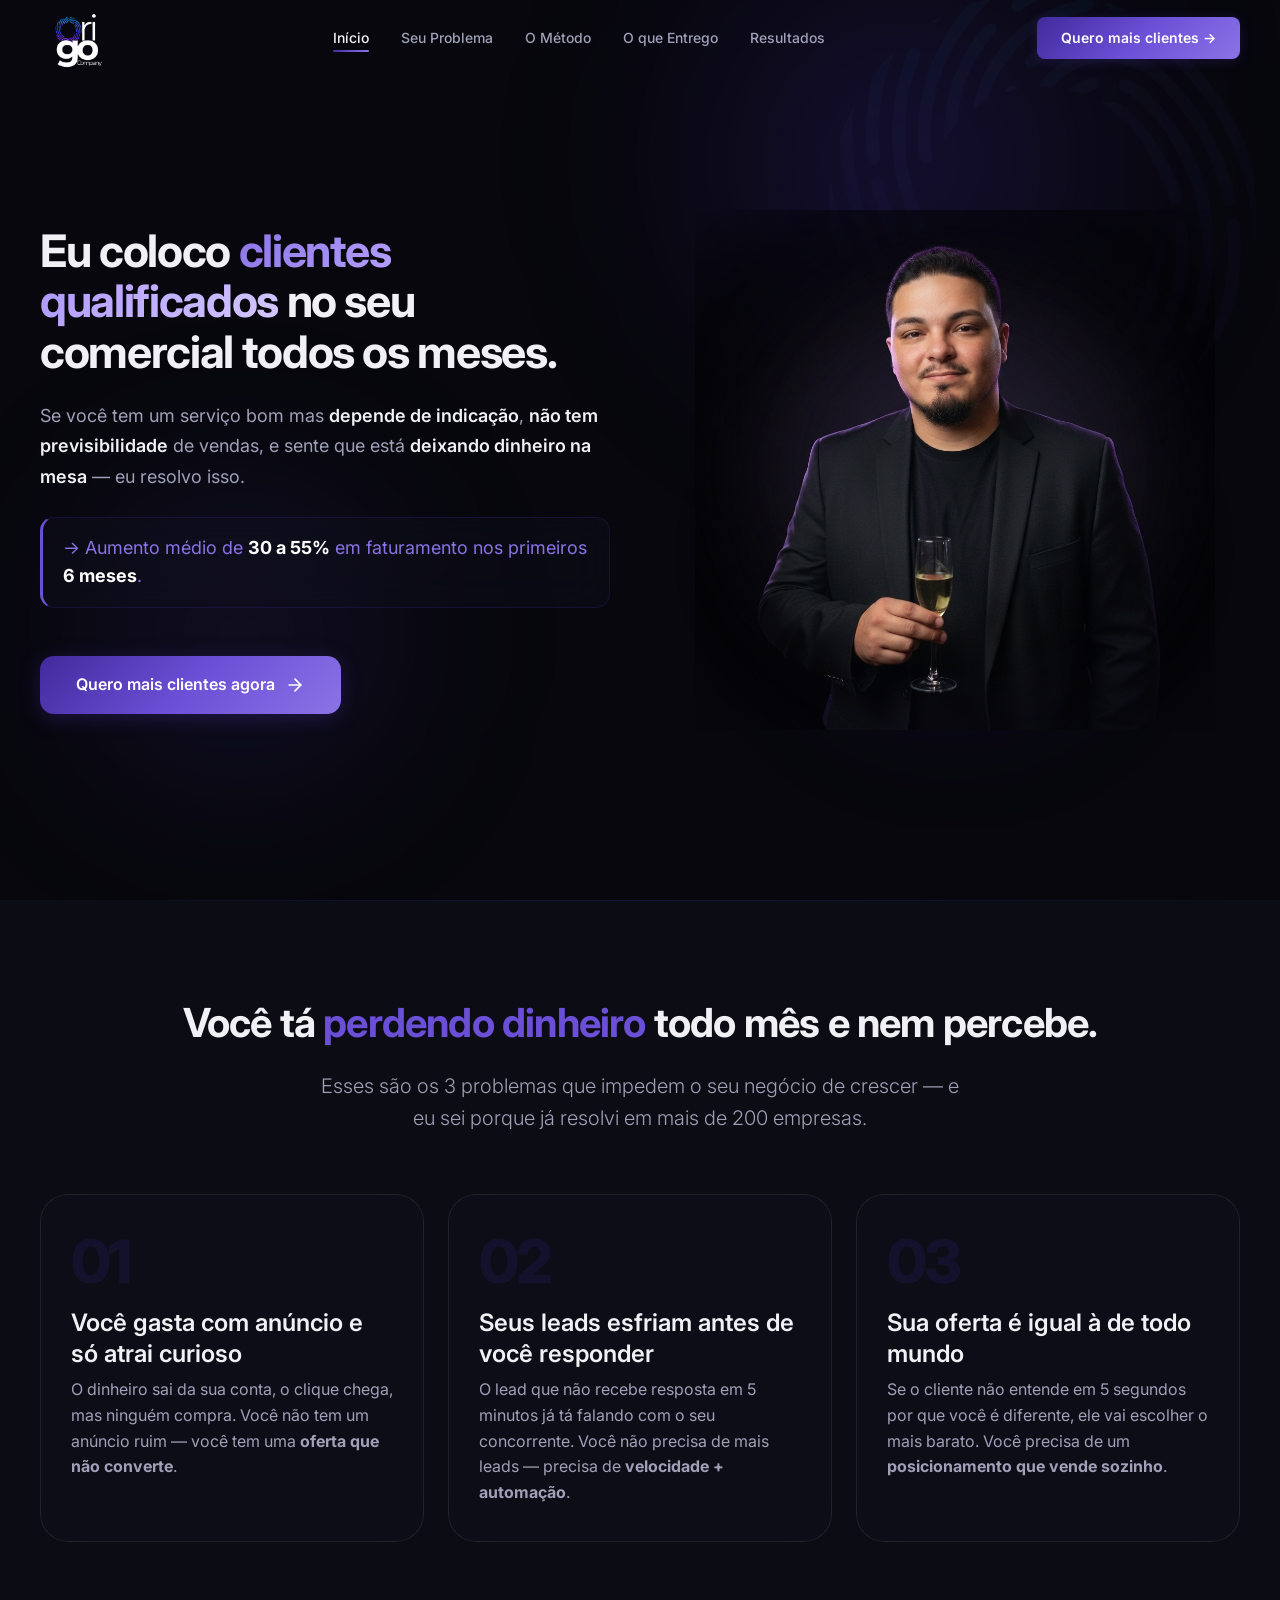
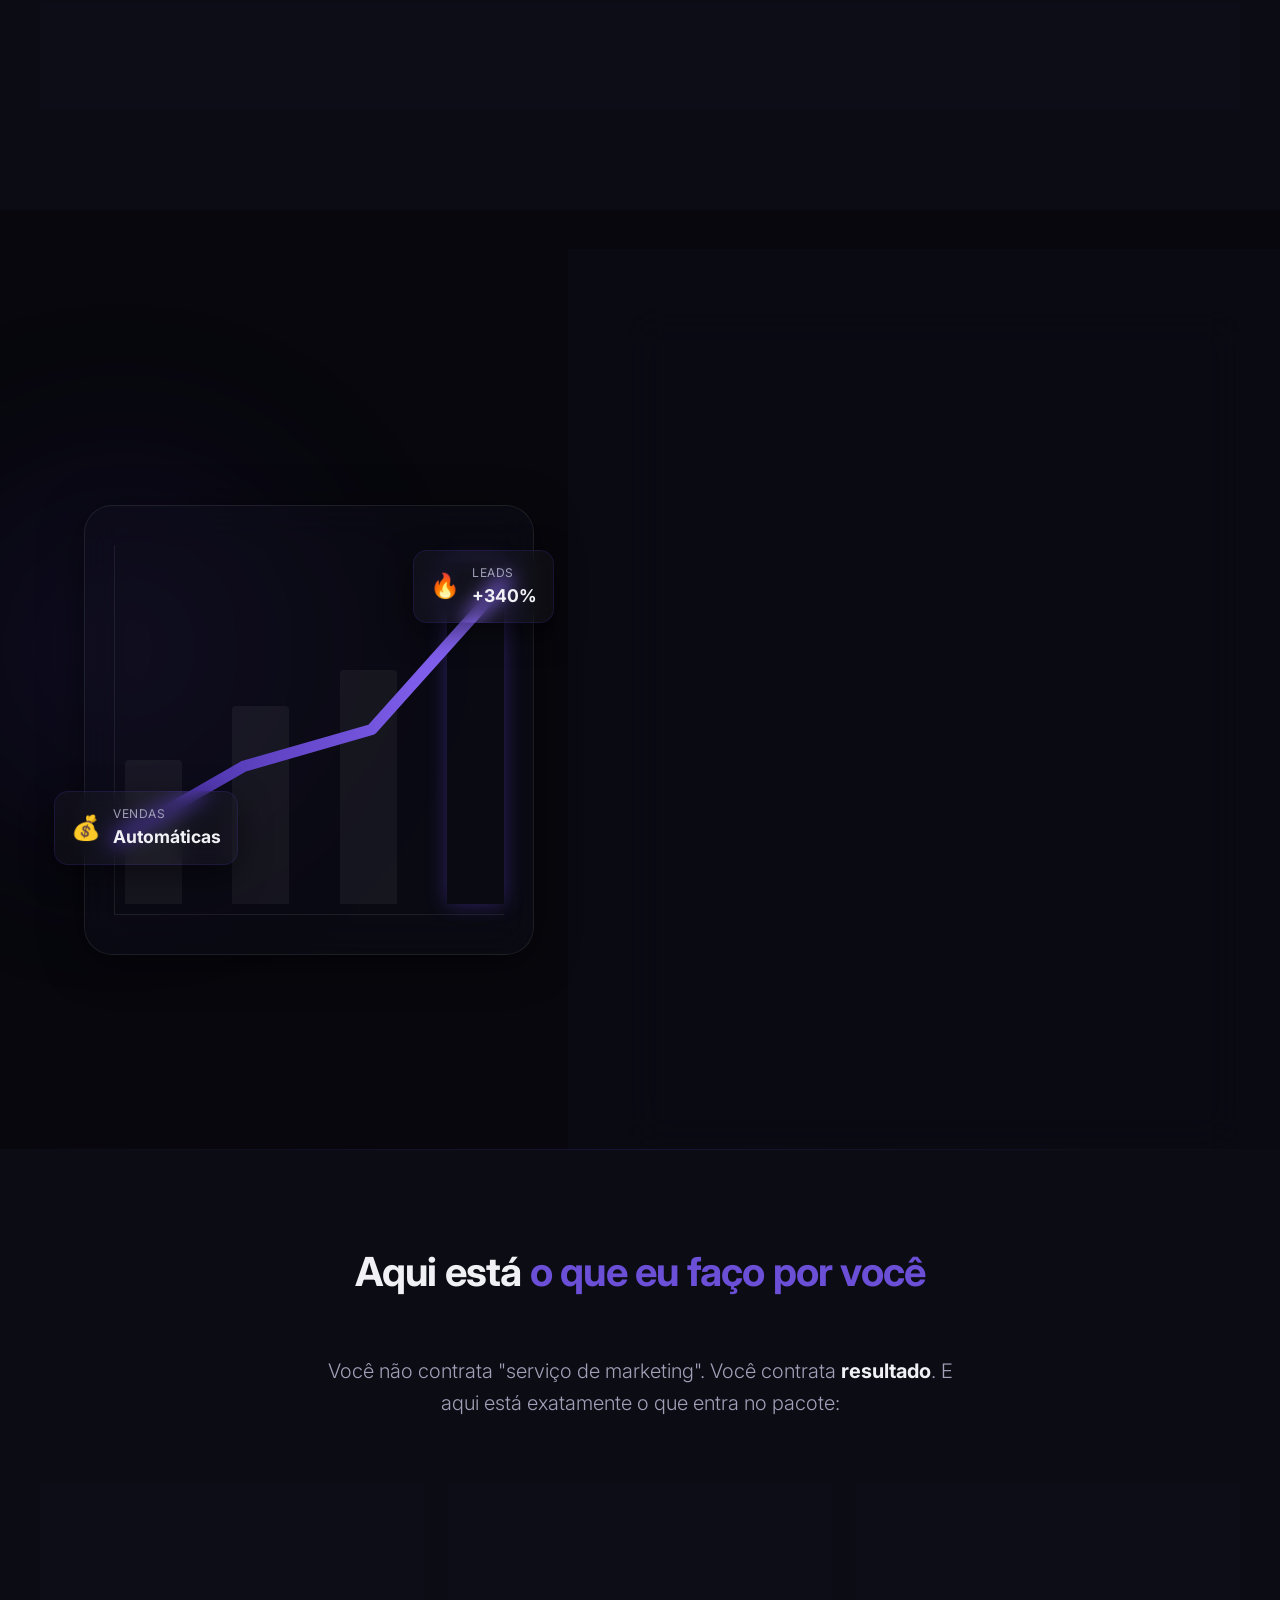
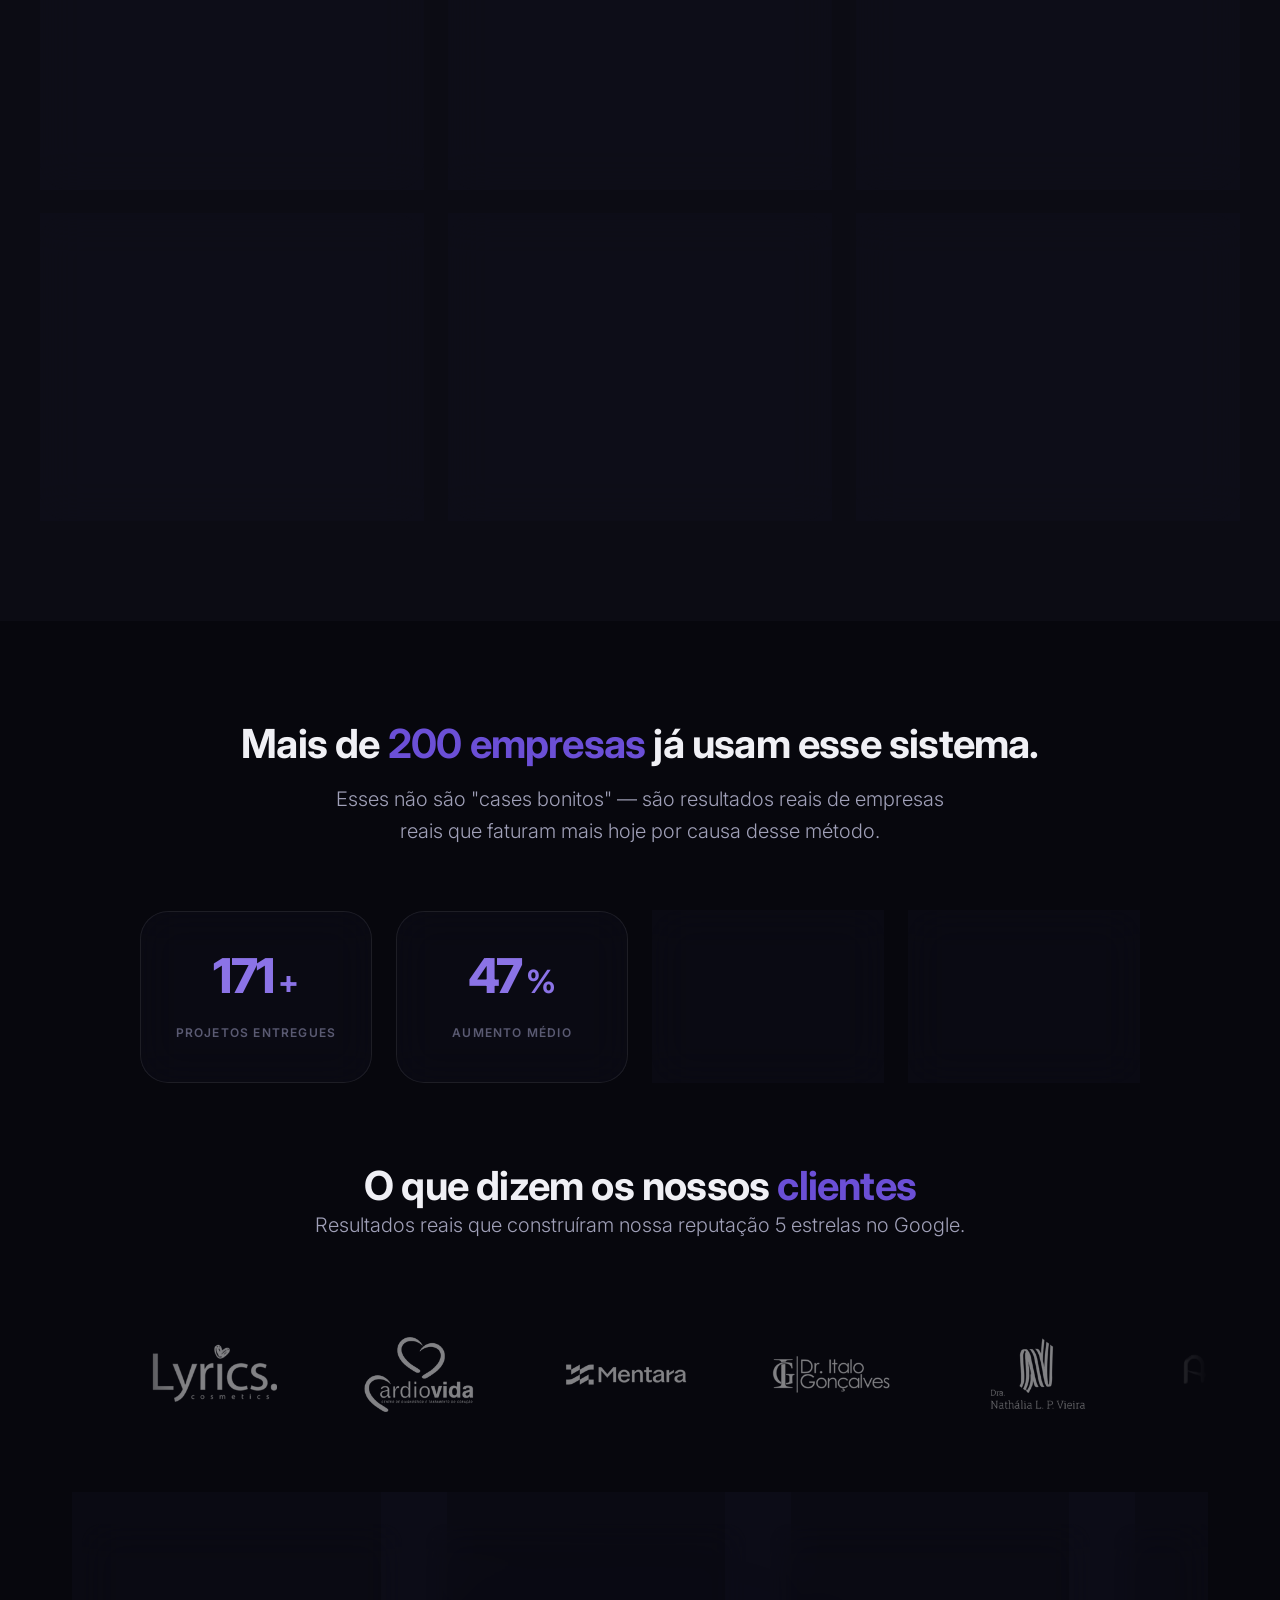
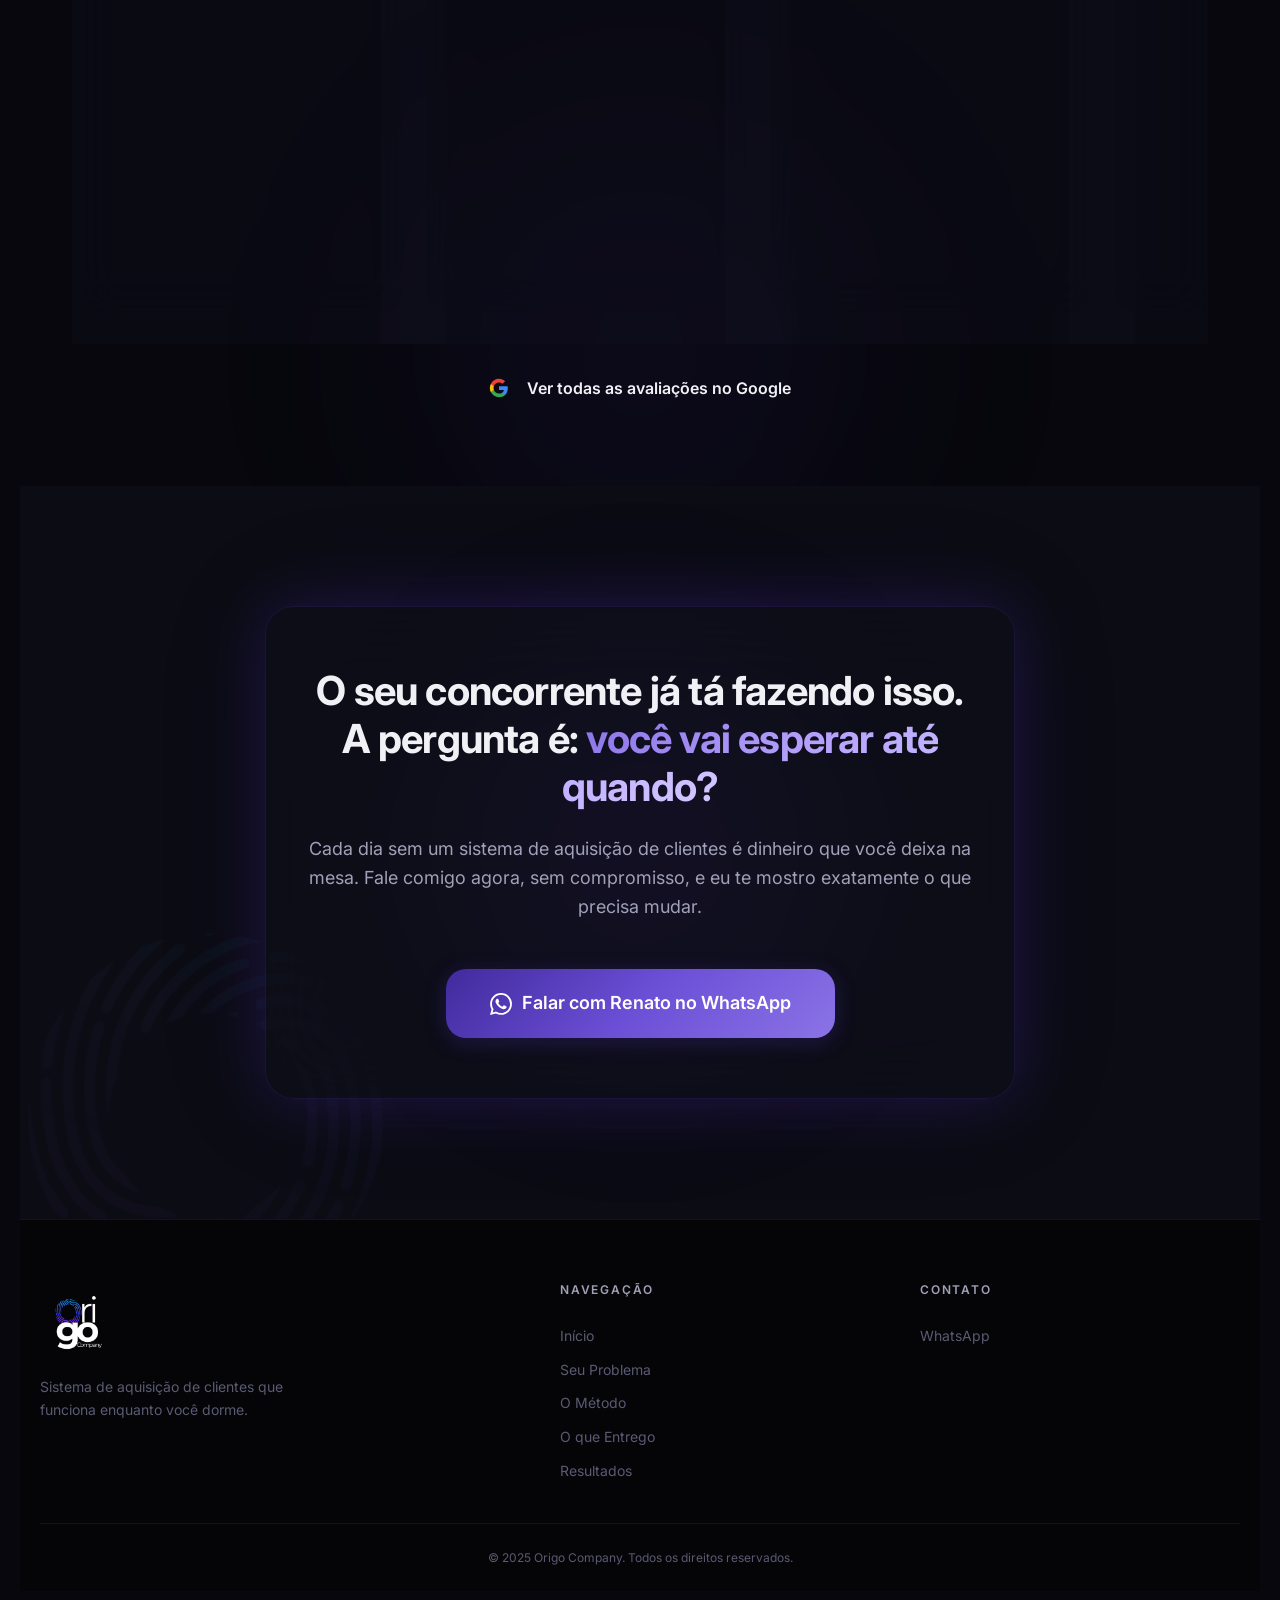
==== index.html @ addb4e01 "feat: Implement CRO Sticky CTA, UTM tracking, and Performance lazy loading" ====
<!DOCTYPE html>
<html lang="pt-BR">
<head>
  <meta charset="UTF-8">
  <meta name="viewport" content="width=device-width, initial-scale=1.0">
  <meta name="description" content="Origo Company — Sistema de aquisição de clientes que coloca leads qualificados no seu comercial todos os meses. +200 projetos, aumento médio de 30 a 55% em 6 meses.">
  <meta name="keywords" content="marketing digital, aquisição de clientes, vendas, leads qualificados, tráfego pago, automação de vendas, Origo Company">
  <meta name="author" content="Origo Company">
  <meta name="robots" content="index, follow">
  <meta name="theme-color" content="#07070D">
  <link rel="canonical" href="https://origocompany.com.br/">

  <!-- Open Graph -->
  <meta property="og:title" content="Origo Company — Sistema de Aquisição de Clientes">
  <meta property="og:description" content="Mais de 200 empresas já usam nosso método para lotar a agenda comercial. Descubra como.">
  <meta property="og:type" content="website">
  <meta property="og:url" content="https://origocompany.com.br/">
  <meta property="og:locale" content="pt_BR">
  <meta property="og:image" content="https://origocompany.com.br/assets/images/logo.png">

  <!-- Twitter Card -->
  <meta name="twitter:card" content="summary_large_image">
  <meta name="twitter:title" content="Origo Company — Sistema de Aquisição de Clientes">
  <meta name="twitter:description" content="Mais de 200 empresas já usam nosso método para lotar a agenda comercial.">
  <meta name="twitter:image" content="https://origocompany.com.br/assets/images/logo.png">

  <title>Origo Company — Sistema de Aquisição de Clientes</title>
  
  <link rel="preconnect" href="https://fonts.googleapis.com">
  <link rel="preconnect" href="https://fonts.gstatic.com" crossorigin>
  <link rel="preconnect" href="https://wa.me">
  <link rel="dns-prefetch" href="https://wa.me">
  <link href="https://fonts.googleapis.com/css2?family=Inter:wght@300;400;500;600;700;800;900&display=swap" rel="stylesheet">
  <link rel="stylesheet" href="styles.css">
  <link rel="icon" href="assets/images/favicon.png" type="image/png">

  <!-- Schema.org Markup -->
  <script type="application/ld+json">
  {
    "@context": "https://schema.org",
    "@type": "MarketingAgency",
    "name": "Origo Company",
    "url": "https://origocompany.com.br",
    "logo": "https://origocompany.com.br/assets/images/logo.png",
    "image": "https://origocompany.com.br/assets/images/logo.png",
    "description": "Sistema de aquisição de clientes que coloca leads qualificados no seu comercial todos os meses.",
    "telephone": "+5581985647633",
    "address": {
      "@type": "PostalAddress",
      "addressCountry": "BR"
    },
    "sameAs": [
      "https://g.page/r/CS9shM6BSzsdEAI/review"
    ]
  }
  </script>
</head>
<body>

  <!-- NAVBAR -->
  <nav class="navbar" id="navbar">
    <div class="navbar__container">
      <a href="#" class="navbar__logo">
        <img src="assets/images/logo.png" alt="Origo Company" class="navbar__logo-img">
      </a>
      <ul class="navbar__menu" id="navMenu">
        <li><a href="#hero" class="navbar__link">Início</a></li>
        <li><a href="#problemas" class="navbar__link">Seu Problema</a></li>
        <li><a href="#metodo" class="navbar__link">O Método</a></li>
        <li><a href="#entrega" class="navbar__link">O que Entrego</a></li>
        <li><a href="#resultados" class="navbar__link">Resultados</a></li>
      </ul>
      <a href="https://wa.me/5581985647633" target="_blank" rel="noopener noreferrer" class="navbar__cta">
        Quero mais clientes →
      </a>
      <button class="navbar__toggle" id="navToggle" aria-label="Abrir menu">
        <span></span><span></span><span></span>
      </button>
    </div>
  </nav>

  <!-- HERO — Hormozi style: specific promise + proof -->
  <section class="hero" id="hero">
    <div class="hero__bg-effects">
      <div class="hero__orb hero__orb--1"></div>
      <div class="hero__orb hero__orb--2"></div>
      <div class="hero__bg-logo"></div>
    </div>
    <div class="hero__container">
      <div class="hero__content" data-animate="fade-left">
        <h1 class="hero__title">
          Eu coloco <strong class="text-gradient">clientes qualificados</strong> no seu comercial todos os meses.
        </h1>
        <p class="hero__description">
          Se você tem um serviço bom mas <strong>depende de indicação</strong>, <strong>não tem previsibilidade</strong> de vendas, e sente que está <strong>deixando dinheiro na mesa</strong> — eu resolvo isso.
        </p>
        <p class="hero__proof">
          → Aumento médio de <strong>30 a 55%</strong> em faturamento nos primeiros <strong>6 meses</strong>.
        </p>
        <a href="https://wa.me/5581985647633" target="_blank" rel="noopener noreferrer" class="btn btn--primary btn--lg" id="hero-cta">
          Quero mais clientes agora
          <svg width="20" height="20" viewBox="0 0 24 24" fill="none" stroke="currentColor" stroke-width="2" stroke-linecap="round" stroke-linejoin="round"><line x1="5" y1="12" x2="19" y2="12"></line><polyline points="12 5 19 12 12 19"></polyline></svg>
        </a>
        </a>
      </div>
      <div class="hero__visual" data-animate="fade-right">
        <div class="hero__image-wrapper">
          <div class="hero__image-glow"></div>
          <img src="assets/images/renato-edited.png" alt="Renato — CEO Origo Company" class="hero__photo">
        </div>
      </div>
    </div>
  </section>

  <!-- PROBLEMAS — Hormozi: agitate the pain -->
  <section class="problems" id="problemas">
    <div class="problems__container">
      <div class="problems__header" data-animate="fade-up">
        <h2 class="section-title">
          Você tá <span class="text-accent">perdendo dinheiro</span> todo mês e nem percebe.
        </h2>
        <p class="section-subtitle">
          Esses são os 3 problemas que impedem o seu negócio de crescer — e eu sei porque já resolvi em mais de 200 empresas.
        </p>
      </div>
      <div class="problems__grid">
        <div class="problem-card" data-animate="fade-up" data-delay="100">
          <div class="problem-card__number">01</div>
          <div class="problem-card__content">
            <h3 class="problem-card__title">Você gasta com anúncio e só atrai curioso</h3>
            <p class="problem-card__desc">O dinheiro sai da sua conta, o clique chega, mas ninguém compra. Você não tem um anúncio ruim — você tem uma <strong>oferta que não converte</strong>.</p>
          </div>
          <div class="problem-card__glow"></div>
        </div>
        <div class="problem-card" data-animate="fade-up" data-delay="200">
          <div class="problem-card__number">02</div>
          <div class="problem-card__content">
            <h3 class="problem-card__title">Seus leads esfriam antes de você responder</h3>
            <p class="problem-card__desc">O lead que não recebe resposta em 5 minutos já tá falando com o seu concorrente. Você não precisa de mais leads — precisa de <strong>velocidade + automação</strong>.</p>
          </div>
          <div class="problem-card__glow"></div>
        </div>
        <div class="problem-card" data-animate="fade-up" data-delay="300">
          <div class="problem-card__number">03</div>
          <div class="problem-card__content">
            <h3 class="problem-card__title">Sua oferta é igual à de todo mundo</h3>
            <p class="problem-card__desc">Se o cliente não entende em 5 segundos por que você é diferente, ele vai escolher o mais barato. Você precisa de um <strong>posicionamento que vende sozinho</strong>.</p>
          </div>
          <div class="problem-card__glow"></div>
        </div>
      </div>
      <div class="problems__result" data-animate="fade-up">
        <p><strong>Resultado disso tudo:</strong> inbox vazio, agenda sem previsibilidade e a sensação de que "nada funciona". Não é falta de esforço — é falta de método.</p>
      </div>
    </div>
  </section>

  <!-- MÉTODO R.E.I — Hormozi: show the mechanism -->
  <section class="method" id="metodo">
    <div class="method__bg-effects">
      <div class="method__orb"></div>
    </div>
    <div class="method__container">
      <div class="method__left" data-animate="fade-left">
        <div class="method__graphic">
          <div class="method__graphic-bg"></div>
          
          <div class="method__chart">
            <div class="chart-bar" style="--h: 40%"></div>
            <div class="chart-bar" style="--h: 55%"></div>
            <div class="chart-bar" style="--h: 65%"></div>
            <div class="chart-bar chart-bar--accent" style="--h: 95%"></div>
            
            <div class="chart-line">
              <svg viewBox="0 0 100 100" preserveAspectRatio="none">
                <path d="M0,80 L33,60 L66,50 L100,10" fill="none" stroke="url(#gradient)" stroke-width="3" stroke-linecap="round" stroke-linejoin="round" />
                <defs>
                  <linearGradient id="gradient" x1="0%" y1="0%" x2="100%" y2="0%">
                    <stop offset="0%" stop-color="#412A9C" />
                    <stop offset="100%" stop-color="#8E6BFF" />
                  </linearGradient>
                </defs>
              </svg>
            </div>
          </div>
          
          <div class="method__graphic-card method__graphic-card--1">
            <div class="mg-icon">🔥</div>
            <div class="mg-info">
              <span class="mg-title">Leads</span>
              <span class="mg-value">+340%</span>
            </div>
          </div>
          <div class="method__graphic-card method__graphic-card--2">
            <div class="mg-icon">💰</div>
            <div class="mg-info">
              <span class="mg-title">Vendas</span>
              <span class="mg-value">Automáticas</span>
            </div>
          </div>
          
        </div>
      </div>
      <div class="method__right" data-animate="fade-right">
        <h2 class="method__title">
          Método <span class="text-accent">R.E.I</span>
        </h2>
        <p class="method__subtitle">"Relevância, Engrenagem, Iteração"</p>
        <p class="method__desc">
          Eu não faço "marketing digital" genérico. Eu <strong>estruturo uma assessoria completa de aquisição</strong> na sua empresa. Uma engrenagem de vendas que funciona enquanto você dorme, viaja, ou foca no que importa.
        </p>
        <div class="method__items">
          <div class="method__item">
            <div class="method__item-icon">
              <svg width="24" height="24" viewBox="0 0 24 24" fill="none" stroke="currentColor" stroke-width="2.5"><polyline points="20 6 9 17 4 12"></polyline></svg>
            </div>
            <div class="method__item-content">
              <h3>Relevância</h3>
              <p>Anúncios + páginas + automações que trabalham 24/7 pra você. Seu comercial recebe leads prontos pra comprar.</p>
            </div>
          </div>
          <div class="method__item">
            <div class="method__item-icon">
              <svg width="24" height="24" viewBox="0 0 24 24" fill="none" stroke="currentColor" stroke-width="2.5"><polyline points="20 6 9 17 4 12"></polyline></svg>
            </div>
            <div class="method__item-content">
              <h3>Engrenagem</h3>
              <p>Mecanismo único: oferta irresistível + público certo + promessa clara. Tudo conectado como uma máquina.</p>
            </div>
          </div>
          <div class="method__item">
            <div class="method__item-icon">
              <svg width="24" height="24" viewBox="0 0 24 24" fill="none" stroke="currentColor" stroke-width="2.5"><polyline points="20 6 9 17 4 12"></polyline></svg>
            </div>
            <div class="method__item-content">
              <h3>Iteração</h3>
              <p>Toda semana a gente mede o que importa e ajusta rápido. Sem achismo, sem "vamos ver no final do mês".</p>
            </div>
          </div>
        </div>
        <a href="https://wa.me/5581985647633" target="_blank" rel="noopener noreferrer" class="btn btn--primary btn--lg">
          Quero estruturar essa máquina
          <svg width="20" height="20" viewBox="0 0 24 24" fill="none" stroke="currentColor" stroke-width="2" stroke-linecap="round" stroke-linejoin="round"><line x1="5" y1="12" x2="19" y2="12"></line><polyline points="12 5 19 12 12 19"></polyline></svg>
        </a>
      </div>
    </div>
  </section>

  <!-- ENTREGA — Hormozi value stack -->
  <section class="services" id="entrega">
    <div class="services__container">
      <h2 class="section-title" data-animate="fade-up" style="text-align:center;">
        Aqui está <span class="text-accent">o que eu faço por você</span>
      </h2>
      <p class="section-subtitle" data-animate="fade-up" style="text-align:center; margin: 0 auto var(--space-3xl);">
        Você não contrata "serviço de marketing". Você contrata <strong>resultado</strong>. E aqui está exatamente o que entra no pacote:
      </p>
      <div class="services__grid">
        <div class="service-card" data-animate="fade-up" data-delay="100">
          <div class="service-card__icon">
            <svg width="32" height="32" viewBox="0 0 24 24" fill="none" stroke="currentColor" stroke-width="1.5"><circle cx="12" cy="12" r="10"></circle><line x1="12" y1="8" x2="12" y2="16"></line><line x1="8" y1="12" x2="16" y2="12"></line></svg>
          </div>
          <h3 class="service-card__title">Oferta Irresistível</h3>
          <p class="service-card__desc">Posiciono seu serviço de forma que o cliente pense "eu seria burro se não comprasse". Sem baixar preço — aumentando valor percebido.</p>
        </div>
        <div class="service-card" data-animate="fade-up" data-delay="200">
          <div class="service-card__icon">
            <svg width="32" height="32" viewBox="0 0 24 24" fill="none" stroke="currentColor" stroke-width="1.5"><rect x="2" y="3" width="20" height="14" rx="2" ry="2"></rect><line x1="8" y1="21" x2="16" y2="21"></line><line x1="12" y1="17" x2="12" y2="21"></line></svg>
          </div>
          <h3 class="service-card__title">Página de Conversão</h3>
          <p class="service-card__desc">Landing page que não é bonita à toa — é construída pra converter. Cada palavra, cada botão, cada seção vende.</p>
        </div>
        <div class="service-card" data-animate="fade-up" data-delay="300">
          <div class="service-card__icon">
            <svg width="32" height="32" viewBox="0 0 24 24" fill="none" stroke="currentColor" stroke-width="1.5"><polyline points="22 12 18 12 15 21 9 3 6 12 2 12"></polyline></svg>
          </div>
          <h3 class="service-card__title">Tráfego Qualificado</h3>
          <p class="service-card__desc">Anúncios que atraem gente pronta pra comprar — não curioso. Copy, criativo e segmentação feita por quem já investiu em +200 projetos.</p>
        </div>
        <div class="service-card" data-animate="fade-up" data-delay="400">
          <div class="service-card__icon">
            <svg width="32" height="32" viewBox="0 0 24 24" fill="none" stroke="currentColor" stroke-width="1.5"><path d="M21 15a2 2 0 0 1-2 2H7l-4 4V5a2 2 0 0 1 2-2h14a2 2 0 0 1 2 2z"></path></svg>
          </div>
          <h3 class="service-card__title">Automação 24/7</h3>
          <p class="service-card__desc">Chatbot e fluxos que respondem em segundos, qualificam o lead e agendam reunião — mesmo às 3h da manhã.</p>
        </div>
        <div class="service-card" data-animate="fade-up" data-delay="500">
          <div class="service-card__icon">
            <svg width="32" height="32" viewBox="0 0 24 24" fill="none" stroke="currentColor" stroke-width="1.5"><path d="M17 21v-2a4 4 0 0 0-4-4H5a4 4 0 0 0-4 4v2"></path><circle cx="9" cy="7" r="4"></circle><path d="M23 21v-2a4 4 0 0 0-3-3.87"></path><path d="M16 3.13a4 4 0 0 1 0 7.75"></path></svg>
          </div>
          <h3 class="service-card__title">CRM & Follow-up</h3>
          <p class="service-card__desc">Nenhum lead fica sem resposta. Sistema de acompanhamento que garante que nenhuma venda escapa pelo ralo.</p>
        </div>
        <div class="service-card" data-animate="fade-up" data-delay="600">
          <div class="service-card__icon">
            <svg width="32" height="32" viewBox="0 0 24 24" fill="none" stroke="currentColor" stroke-width="1.5"><path d="M12 20h9"></path><path d="M16.5 3.5a2.121 2.121 0 0 1 3 3L7 19l-4 1 1-4L16.5 3.5z"></path></svg>
          </div>
          <h3 class="service-card__title">Copy que Converte</h3>
          <p class="service-card__desc">Mensagens que fazem o cliente sentir que você leu a mente dele. Textos escritos pra vender — não pra ganhar prêmio de criatividade.</p>
        </div>
      </div>
    </div>
  </section>

  <!-- RESULTADOS / PROVA -->
  <section class="results" id="resultados">
    <div class="results__bg-effects">
      <div class="results__orb"></div>
    </div>
    <div class="results__container">
      <h2 class="section-title" data-animate="fade-up" style="text-align:center;">
        Mais de <span class="text-accent">200 empresas</span> já usam esse sistema.
      </h2>
      <p class="section-subtitle" data-animate="fade-up" style="text-align:center; margin: 0 auto var(--space-3xl);">
        Esses não são "cases bonitos" — são resultados reais de empresas reais que faturam mais hoje por causa desse método.
      </p>
      <div class="results__stats" data-animate="fade-up">
        <div class="stat-card">
          <div class="stat-card__number" data-count="200">0</div>
          <div class="stat-card__plus">+</div>
          <div class="stat-card__label">Projetos Entregues</div>
        </div>
        <div class="stat-card">
          <div class="stat-card__number" data-count="55">0</div>
          <div class="stat-card__plus">%</div>
          <div class="stat-card__label">Aumento Médio</div>
        </div>
        <div class="stat-card">
          <div class="stat-card__number" data-count="6">0</div>
          <div class="stat-card__plus"> meses</div>
          <div class="stat-card__label">Prazo de Resultado</div>
        </div>
        <div class="stat-card">
          <div class="stat-card__number">24/7</div>
          <div class="stat-card__plus"></div>
          <div class="stat-card__label">Automações Ativas</div>
        </div>
      </div>
    </div>
  <!-- AVALIAÇÕES / REVIEWS -->
  <section class="reviews" id="avaliacoes">
    <div class="reviews__container">
      <h2 class="section-title" data-animate="fade-up" style="text-align:center;">
        O que dizem os nossos <span class="text-accent">clientes</span>
      </h2>
      <p class="section-subtitle" data-animate="fade-up" style="text-align:center; margin: 0 auto var(--space-3xl);">
        Resultados reais que construíram nossa reputação 5 estrelas no Google.
      </p>

      <!-- MARQUEE DE CLIENTES -->
      <div class="clients-marquee" data-animate="fade-up" data-delay="50">
        <div class="clients-marquee__track">
          <img loading="lazy" src="assets/images/clients/client-1.png" alt="Cliente">
          <img loading="lazy" src="assets/images/clients/client-2.png" alt="Cliente">
          <img loading="lazy" src="assets/images/clients/client-3.png" alt="Cliente">
          <img loading="lazy" src="assets/images/clients/client-4.png" alt="Cliente">
          <img loading="lazy" src="assets/images/clients/client-5.png" alt="Cliente">
          <img loading="lazy" src="assets/images/clients/client-6.png" alt="Cliente">
          <img loading="lazy" src="assets/images/clients/client-7.png" alt="Cliente">
          <img loading="lazy" src="assets/images/clients/client-8.png" alt="Cliente">
          <img loading="lazy" src="assets/images/clients/client-9.png" alt="Cliente">
          <img loading="lazy" src="assets/images/clients/client-10.png" alt="Cliente">
          <img loading="lazy" src="assets/images/clients/client-11.png" alt="Cliente">
          <img loading="lazy" src="assets/images/clients/client-12.png" alt="Cliente">
          <img loading="lazy" src="assets/images/clients/client-13.png" alt="Cliente">
          <img loading="lazy" src="assets/images/clients/client-14.png" alt="Cliente">
          <img loading="lazy" src="assets/images/clients/client-15.png" alt="Cliente">
          <img loading="lazy" src="assets/images/clients/client-16.png" alt="Cliente">
          <!-- Duplicate for infinite scroll -->
          <img loading="lazy" src="assets/images/clients/client-1.png" alt="Cliente">
          <img loading="lazy" src="assets/images/clients/client-2.png" alt="Cliente">
          <img loading="lazy" src="assets/images/clients/client-3.png" alt="Cliente">
          <img loading="lazy" src="assets/images/clients/client-4.png" alt="Cliente">
          <img loading="lazy" src="assets/images/clients/client-5.png" alt="Cliente">
          <img loading="lazy" src="assets/images/clients/client-6.png" alt="Cliente">
          <img loading="lazy" src="assets/images/clients/client-7.png" alt="Cliente">
          <img loading="lazy" src="assets/images/clients/client-8.png" alt="Cliente">
          <img loading="lazy" src="assets/images/clients/client-9.png" alt="Cliente">
          <img loading="lazy" src="assets/images/clients/client-10.png" alt="Cliente">
          <img loading="lazy" src="assets/images/clients/client-11.png" alt="Cliente">
          <img loading="lazy" src="assets/images/clients/client-12.png" alt="Cliente">
          <img loading="lazy" src="assets/images/clients/client-13.png" alt="Cliente">
          <img loading="lazy" src="assets/images/clients/client-14.png" alt="Cliente">
          <img loading="lazy" src="assets/images/clients/client-15.png" alt="Cliente">
          <img loading="lazy" src="assets/images/clients/client-16.png" alt="Cliente">
        </div>
      </div>
      
      <div class="reviews__grid">
        <!-- Review 1 -->
        <div class="review-card" data-animate="fade-up" data-delay="100">
          <div class="review-card__header">
            <div class="review-card__avatar" style="background:#4285F4">F</div>
            <div class="review-card__meta">
              <span class="review-card__name">Francislaine Rocha</span>
              <span class="review-card__date">Há 27 semanas</span>
            </div>
            <svg class="review-card__google" viewBox="0 0 24 24" width="24" height="24"><path fill="#4285F4" d="M22.56 12.25c0-.78-.07-1.53-.2-2.25H12v4.26h5.92c-.26 1.37-1.04 2.53-2.21 3.31v2.77h3.57c2.08-1.92 3.28-4.74 3.28-8.09z"/><path fill="#34A853" d="M12 23c2.97 0 5.46-.98 7.28-2.66l-3.57-2.77c-.98.66-2.23 1.06-3.71 1.06-2.86 0-5.29-1.93-6.16-4.53H2.18v2.84C3.99 20.53 7.7 23 12 23z"/><path fill="#FBBC05" d="M5.84 14.09c-.22-.66-.35-1.36-.35-2.09s.13-1.43.35-2.09V7.07H2.18C1.43 8.55 1 10.22 1 12s.43 3.45 1.18 4.93l2.85-2.22.81-.62z"/><path fill="#EA4335" d="M12 5.38c1.62 0 3.06.56 4.21 1.64l3.15-3.15C17.45 2.09 14.97 1 12 1 7.7 1 3.99 3.47 2.18 7.07l3.66 2.84c.87-2.6 3.3-4.53 6.16-4.53z"/></svg>
          </div>
          <div class="review-card__stars">
            ★★★★★
          </div>
          <p class="review-card__text">
            "Super indico os serviços de marketing e automações do time! Renato sempre muito atencioso e prestativo aos processos!"
          </p>
        </div>
        
        <!-- Review 2 -->
        <div class="review-card" data-animate="fade-up" data-delay="200">
          <div class="review-card__header">
            <div class="review-card__avatar" style="background:#0F9D58">R</div>
            <div class="review-card__meta">
              <span class="review-card__name">Robert Silva</span>
              <span class="review-card__date">Há 28 semanas</span>
            </div>
            <svg class="review-card__google" viewBox="0 0 24 24" width="24" height="24"><path fill="#4285F4" d="M22.56 12.25c0-.78-.07-1.53-.2-2.25H12v4.26h5.92c-.26 1.37-1.04 2.53-2.21 3.31v2.77h3.57c2.08-1.92 3.28-4.74 3.28-8.09z"/><path fill="#34A853" d="M12 23c2.97 0 5.46-.98 7.28-2.66l-3.57-2.77c-.98.66-2.23 1.06-3.71 1.06-2.86 0-5.29-1.93-6.16-4.53H2.18v2.84C3.99 20.53 7.7 23 12 23z"/><path fill="#FBBC05" d="M5.84 14.09c-.22-.66-.35-1.36-.35-2.09s.13-1.43.35-2.09V7.07H2.18C1.43 8.55 1 10.22 1 12s.43 3.45 1.18 4.93l2.85-2.22.81-.62z"/><path fill="#EA4335" d="M12 5.38c1.62 0 3.06.56 4.21 1.64l3.15-3.15C17.45 2.09 14.97 1 12 1 7.7 1 3.99 3.47 2.18 7.07l3.66 2.84c.87-2.6 3.3-4.53 6.16-4.53z"/></svg>
          </div>
          <div class="review-card__stars">
            ★★★★★
          </div>
          <p class="review-card__text">
            "Quero deixar aqui minha super recomendação para os serviços de marketing e automação dessa equipe! O trabalho deles é incrível, e o Renato faz toda a diferença: ele é muito atencioso e acompanha os processos de perto. É a parceria ideal para quem busca resultado e cuidado!"
          </p>
        </div>

        <!-- Review 3 -->
        <div class="review-card" data-animate="fade-up" data-delay="300">
          <div class="review-card__header">
            <div class="review-card__avatar" style="background:#F4B400">B</div>
            <div class="review-card__meta">
              <span class="review-card__name">Bruno Bivar</span>
              <span class="review-card__date">Há 28 semanas</span>
            </div>
            <svg class="review-card__google" viewBox="0 0 24 24" width="24" height="24"><path fill="#4285F4" d="M22.56 12.25c0-.78-.07-1.53-.2-2.25H12v4.26h5.92c-.26 1.37-1.04 2.53-2.21 3.31v2.77h3.57c2.08-1.92 3.28-4.74 3.28-8.09z"/><path fill="#34A853" d="M12 23c2.97 0 5.46-.98 7.28-2.66l-3.57-2.77c-.98.66-2.23 1.06-3.71 1.06-2.86 0-5.29-1.93-6.16-4.53H2.18v2.84C3.99 20.53 7.7 23 12 23z"/><path fill="#FBBC05" d="M5.84 14.09c-.22-.66-.35-1.36-.35-2.09s.13-1.43.35-2.09V7.07H2.18C1.43 8.55 1 10.22 1 12s.43 3.45 1.18 4.93l2.85-2.22.81-.62z"/><path fill="#EA4335" d="M12 5.38c1.62 0 3.06.56 4.21 1.64l3.15-3.15C17.45 2.09 14.97 1 12 1 7.7 1 3.99 3.47 2.18 7.07l3.66 2.84c.87-2.6 3.3-4.53 6.16-4.53z"/></svg>
          </div>
          <div class="review-card__stars">
            ★★★★★
          </div>
          <p class="review-card__text">
            "Serviço de excelência. Comprometimento total com o trabalho! Super recomendo!!"
          </p>
        </div>

        <!-- Review 4 -->
        <div class="review-card" data-animate="fade-up" data-delay="400">
          <div class="review-card__header">
            <div class="review-card__avatar" style="background:#DB4437">C</div>
            <div class="review-card__meta">
              <span class="review-card__name">Caio Ribas</span>
              <span class="review-card__date">Há 28 semanas</span>
            </div>
            <svg class="review-card__google" viewBox="0 0 24 24" width="24" height="24"><path fill="#4285F4" d="M22.56 12.25c0-.78-.07-1.53-.2-2.25H12v4.26h5.92c-.26 1.37-1.04 2.53-2.21 3.31v2.77h3.57c2.08-1.92 3.28-4.74 3.28-8.09z"/><path fill="#34A853" d="M12 23c2.97 0 5.46-.98 7.28-2.66l-3.57-2.77c-.98.66-2.23 1.06-3.71 1.06-2.86 0-5.29-1.93-6.16-4.53H2.18v2.84C3.99 20.53 7.7 23 12 23z"/><path fill="#FBBC05" d="M5.84 14.09c-.22-.66-.35-1.36-.35-2.09s.13-1.43.35-2.09V7.07H2.18C1.43 8.55 1 10.22 1 12s.43 3.45 1.18 4.93l2.85-2.22.81-.62z"/><path fill="#EA4335" d="M12 5.38c1.62 0 3.06.56 4.21 1.64l3.15-3.15C17.45 2.09 14.97 1 12 1 7.7 1 3.99 3.47 2.18 7.07l3.66 2.84c.87-2.6 3.3-4.53 6.16-4.53z"/></svg>
          </div>
          <div class="review-card__stars">
            ★★★★★
          </div>
          <p class="review-card__text">
            "Super Indico os serviços de marketing e automações do pessoal! Renato sempre muito atencioso aos processos!"
          </p>
        </div>
      </div>
      
      <div class="reviews__action" data-animate="fade-up">
        <a href="https://g.page/r/CS9shM6BSzsdEAI/review" target="_blank" rel="noopener noreferrer" class="btn btn--outline">
          <svg viewBox="0 0 24 24" width="20" height="20" style="margin-right: 8px;"><path fill="#4285F4" d="M22.56 12.25c0-.78-.07-1.53-.2-2.25H12v4.26h5.92c-.26 1.37-1.04 2.53-2.21 3.31v2.77h3.57c2.08-1.92 3.28-4.74 3.28-8.09z"/><path fill="#34A853" d="M12 23c2.97 0 5.46-.98 7.28-2.66l-3.57-2.77c-.98.66-2.23 1.06-3.71 1.06-2.86 0-5.29-1.93-6.16-4.53H2.18v2.84C3.99 20.53 7.7 23 12 23z"/><path fill="#FBBC05" d="M5.84 14.09c-.22-.66-.35-1.36-.35-2.09s.13-1.43.35-2.09V7.07H2.18C1.43 8.55 1 10.22 1 12s.43 3.45 1.18 4.93l2.85-2.22.81-.62z"/><path fill="#EA4335" d="M12 5.38c1.62 0 3.06.56 4.21 1.64l3.15-3.15C17.45 2.09 14.97 1 12 1 7.7 1 3.99 3.47 2.18 7.07l3.66 2.84c.87-2.6 3.3-4.53 6.16-4.53z"/></svg>
          Ver todas as avaliações no Google
        </a>
      </div>
    </div>
  </section>

  <!-- CTA FINAL — Hormozi urgency -->
  <section class="cta-section" id="cta">
    <div class="cta-section__bg-logo"></div>
    <div class="cta-section__container">
      <div class="cta-section__content" data-animate="fade-up">
        <h2 class="cta-section__title">
          O seu concorrente já tá fazendo isso. <br>A pergunta é: <strong class="text-gradient">você vai esperar até quando?</strong>
        </h2>
        <p class="cta-section__desc">
          Cada dia sem um sistema de aquisição de clientes é dinheiro que você deixa na mesa. Fale comigo agora, sem compromisso, e eu te mostro exatamente o que precisa mudar.
        </p>
        <a href="https://wa.me/5581985647633" target="_blank" rel="noopener noreferrer" class="btn btn--primary btn--xl" id="final-cta">
          <svg width="24" height="24" viewBox="0 0 24 24" fill="currentColor"><path d="M17.472 14.382c-.297-.149-1.758-.867-2.03-.967-.273-.099-.471-.148-.67.15-.197.297-.767.966-.94 1.164-.173.199-.347.223-.644.075-.297-.15-1.255-.463-2.39-1.475-.883-.788-1.48-1.761-1.653-2.059-.173-.297-.018-.458.13-.606.134-.133.298-.347.446-.52.149-.174.198-.298.298-.497.099-.198.05-.371-.025-.52-.075-.149-.669-1.612-.916-2.207-.242-.579-.487-.5-.669-.51-.173-.008-.371-.01-.57-.01-.198 0-.52.074-.792.372-.272.297-1.04 1.016-1.04 2.479 0 1.462 1.065 2.875 1.213 3.074.149.198 2.096 3.2 5.077 4.487.709.306 1.262.489 1.694.625.712.227 1.36.195 1.871.118.571-.085 1.758-.719 2.006-1.413.248-.694.248-1.289.173-1.413-.074-.124-.272-.198-.57-.347m-5.421 7.403h-.004a9.87 9.87 0 01-5.031-1.378l-.361-.214-3.741.982.998-3.648-.235-.374a9.86 9.86 0 01-1.51-5.26c.001-5.45 4.436-9.884 9.888-9.884 2.64 0 5.122 1.03 6.988 2.898a9.825 9.825 0 012.893 6.994c-.003 5.45-4.437 9.884-9.885 9.884m8.413-18.297A11.815 11.815 0 0012.05 0C5.495 0 .16 5.335.157 11.892c0 2.096.547 4.142 1.588 5.945L.057 24l6.305-1.654a11.882 11.882 0 005.683 1.448h.005c6.554 0 11.89-5.335 11.893-11.893a11.821 11.821 0 00-3.48-8.413z"/></svg>
          Falar com Renato no WhatsApp
        </a>
      </div>
    </div>
  </section>

  <!-- FOOTER -->
  <footer class="footer">
    <div class="footer__container">
      <div class="footer__top">
        <div class="footer__brand">
          <a href="#" class="navbar__logo">
            <img src="assets/images/logo.png" alt="Origo Company" class="navbar__logo-img">
          </a>
          <p class="footer__tagline">Sistema de aquisição de clientes que funciona enquanto você dorme.</p>
        </div>
        <div class="footer__links">
          <h4>Navegação</h4>
          <ul>
            <li><a href="#hero">Início</a></li>
            <li><a href="#problemas">Seu Problema</a></li>
            <li><a href="#metodo">O Método</a></li>
            <li><a href="#entrega">O que Entrego</a></li>
            <li><a href="#resultados">Resultados</a></li>
          </ul>
        </div>
        <div class="footer__links">
          <h4>Contato</h4>
          <ul>
            <li><a href="https://wa.me/5581985647633" target="_blank" rel="noopener noreferrer">WhatsApp</a></li>
          </ul>
        </div>
      </div>
      <div class="footer__bottom">
        <p>&copy; 2025 Origo Company. Todos os direitos reservados.</p>
      </div>
    </div>
  </footer>

  <!-- STICKY CTA MOBILE -->
  <a href="https://wa.me/5581985647633" target="_blank" rel="noopener noreferrer" class="sticky-cta" id="stickyCta">
    <svg width="28" height="28" viewBox="0 0 24 24" fill="currentColor"><path d="M17.472 14.382c-.297-.149-1.758-.867-2.03-.967-.273-.099-.471-.148-.67.15-.197.297-.767.966-.94 1.164-.173.199-.347.223-.644.075-.297-.15-1.255-.463-2.39-1.475-.883-.788-1.48-1.761-1.653-2.059-.173-.297-.018-.458.13-.606.134-.133.298-.347.446-.52.149-.174.198-.298.298-.497.099-.198.05-.371-.025-.52-.075-.149-.669-1.612-.916-2.207-.242-.579-.487-.5-.669-.51-.173-.008-.371-.01-.57-.01-.198 0-.52.074-.792.372-.272.297-1.04 1.016-1.04 2.479 0 1.462 1.065 2.875 1.213 3.074.149.198 2.096 3.2 5.077 4.487.709.306 1.262.489 1.694.625.712.227 1.36.195 1.871.118.571-.085 1.758-.719 2.006-1.413.248-.694.248-1.289.173-1.413-.074-.124-.272-.198-.57-.347m-5.421 7.403h-.004a9.87 9.87 0 01-5.031-1.378l-.361-.214-3.741.982.998-3.648-.235-.374a9.86 9.86 0 01-1.51-5.26c.001-5.45 4.436-9.884 9.888-9.884 2.64 0 5.122 1.03 6.988 2.898a9.825 9.825 0 012.893 6.994c-.003 5.45-4.437 9.884-9.885 9.884m8.413-18.297A11.815 11.815 0 0012.05 0C5.495 0 .16 5.335.157 11.892c0 2.096.547 4.142 1.588 5.945L.057 24l6.305-1.654a11.882 11.882 0 005.683 1.448h.005c6.554 0 11.89-5.335 11.893-11.893a11.821 11.821 0 00-3.48-8.413z"/></svg>
  </a>

  <script src="script.js"></script>
</body>
</html>
---- styles.css ----
/* ============================================
   1. RESET & BASE
   ============================================ */
*, *::before, *::after {
  margin: 0;
  padding: 0;
  box-sizing: border-box;
}

html {
  scroll-behavior: smooth;
  scroll-padding-top: 80px;
}

body {
  font-family: 'Inter', system-ui, -apple-system, BlinkMacSystemFont, 'Segoe UI', Roboto, sans-serif;
  background-color: var(--color-bg-primary);
  color: var(--color-text-primary);
  line-height: 1.6;
  overflow-x: hidden;
  -webkit-font-smoothing: antialiased;
  -moz-osx-font-smoothing: grayscale;
}

img {
  max-width: 100%;
  height: auto;
  display: block;
}

a {
  text-decoration: none;
  color: inherit;
}

ul {
  list-style: none;
}

/* ============================================
   2. DESIGN TOKENS
   ============================================ */
:root {
  /* Cores Base */
  --color-bg-primary: #07070D;
  --color-bg-secondary: #0C0C14;
  --color-bg-tertiary: #12121E;
  --color-bg-card: rgba(14, 14, 24, 0.6);

  /* Glassmorphism */
  --glass-bg: rgba(18, 18, 34, 0.35);
  --glass-bg-strong: rgba(18, 18, 34, 0.55);
  --glass-bg-light: rgba(255, 255, 255, 0.03);
  --glass-border: rgba(255, 255, 255, 0.08);
  --glass-border-accent: rgba(65, 42, 156, 0.25);
  --glass-blur: blur(20px);
  --glass-blur-strong: blur(40px);

  /* Acento */
  --color-accent: #412A9C;
  --color-accent-light: #6B4FD6;
  --color-accent-lighter: #8B73E6;
  --color-accent-glow: rgba(65, 42, 156, 0.35);
  --color-accent-subtle: rgba(65, 42, 156, 0.08);

  /* Texto */
  --color-text-primary: #F0F0F5;
  --color-text-secondary: #A0A0B8;
  --color-text-muted: #5A5A72;

  /* Gradientes */
  --gradient-accent: linear-gradient(135deg, #412A9C 0%, #6B4FD6 50%, #8B73E6 100%);
  --gradient-accent-hover: linear-gradient(135deg, #5B3FBF 0%, #7B5FE6 50%, #9B83F6 100%);
  --gradient-text: linear-gradient(135deg, #8B73E6 0%, #B8A4FF 50%, #D4C8FF 100%);
  --gradient-card: linear-gradient(160deg, rgba(65, 42, 156, 0.12) 0%, rgba(10, 10, 20, 0.4) 100%);
  --gradient-card-hover: linear-gradient(160deg, rgba(65, 42, 156, 0.22) 0%, rgba(10, 10, 20, 0.5) 100%);
  --gradient-dark-overlay: linear-gradient(180deg, rgba(7, 7, 13, 0) 0%, rgba(7, 7, 13, 1) 100%);

  /* Bordas */
  --color-border: rgba(255, 255, 255, 0.06);
  --color-border-hover: rgba(65, 42, 156, 0.4);

  /* Tipografia */
  --font-family: 'Inter', system-ui, -apple-system, sans-serif;
  --font-size-xs: 0.75rem;
  --font-size-sm: 0.875rem;
  --font-size-base: 1rem;
  --font-size-md: 1.125rem;
  --font-size-lg: 1.25rem;
  --font-size-xl: 1.5rem;
  --font-size-2xl: 2rem;
  --font-size-3xl: 2.5rem;
  --font-size-4xl: 3rem;
  --font-size-5xl: 3.75rem;

  /* Espaçamento */
  --space-xs: 0.25rem;
  --space-sm: 0.5rem;
  --space-md: 1rem;
  --space-lg: 1.5rem;
  --space-xl: 2rem;
  --space-2xl: 3rem;
  --space-3xl: 4rem;
  --space-4xl: 5rem;

  /* Efeitos */
  --radius-sm: 8px;
  --radius-md: 14px;
  --radius-lg: 20px;
  --radius-xl: 28px;
  --radius-full: 9999px;

  --shadow-sm: 0 2px 8px rgba(0, 0, 0, 0.3);
  --shadow-md: 0 4px 20px rgba(0, 0, 0, 0.4);
  --shadow-lg: 0 8px 40px rgba(0, 0, 0, 0.5);
  --shadow-glow: 0 0 30px rgba(65, 42, 156, 0.4);
  --shadow-glow-lg: 0 0 60px rgba(65, 42, 156, 0.3), 0 0 120px rgba(65, 42, 156, 0.1);

  --transition-fast: 150ms cubic-bezier(0.4, 0, 0.2, 1);
  --transition-base: 300ms cubic-bezier(0.4, 0, 0.2, 1);
  --transition-slow: 500ms cubic-bezier(0.4, 0, 0.2, 1);
  --transition-bounce: 500ms cubic-bezier(0.34, 1.56, 0.64, 1);
}

/* ============================================
   3. TIPOGRAFIA
   ============================================ */
.section-title {
  font-size: var(--font-size-3xl);
  font-weight: 700;
  color: var(--color-text-primary);
  line-height: 1.15;
  letter-spacing: -0.02em;
}

.section-subtitle {
  font-size: var(--font-size-lg);
  font-weight: 300;
  color: var(--color-text-secondary);
  max-width: 650px;
  line-height: 1.6;
}

.text-gradient {
  background: var(--gradient-text);
  -webkit-background-clip: text;
  -webkit-text-fill-color: transparent;
  background-clip: text;
}

.text-accent {
  color: var(--color-accent-light);
}

.section-subtitle strong {
  color: var(--color-text-primary);
}

/* ============================================
   4. COMPONENTES GLOBAIS
   ============================================ */

/* --- Botão --- */
.btn {
  display: inline-flex;
  align-items: center;
  gap: 10px;
  font-family: var(--font-family);
  font-weight: 600;
  text-decoration: none;
  border: none;
  cursor: pointer;
  transition: all var(--transition-base);
  position: relative;
  overflow: hidden;
  isolation: isolate;
}

.btn--primary {
  background: var(--gradient-accent);
  color: #fff;
  border-radius: var(--radius-md);
  box-shadow: 0 4px 20px rgba(65, 42, 156, 0.35);
  position: relative;
  overflow: hidden;
}

.btn--primary::before {
  content: '';
  position: absolute;
  inset: 0;
  background: var(--gradient-accent-hover);
  opacity: 0;
  transition: opacity var(--transition-base);
  z-index: -1;
}

.btn--primary::after {
  content: '';
  position: absolute;
  top: -50%;
  left: -60%;
  width: 40%;
  height: 200%;
  background: linear-gradient(
    90deg,
    transparent,
    rgba(255, 255, 255, 0.08),
    transparent
  );
  transform: skewX(-20deg);
  animation: shimmer 4s ease-in-out infinite;
  z-index: 1;
  pointer-events: none;
}

.btn--primary:hover::before {
  opacity: 1;
}

.btn--primary:hover {
  transform: translateY(-3px);
  box-shadow: 0 8px 35px rgba(65, 42, 156, 0.5);
}

.btn--primary:active {
  transform: translateY(-1px);
}

.btn--lg {
  padding: 16px 36px;
  font-size: var(--font-size-base);
  border-radius: var(--radius-md);
}

.btn--xl {
  padding: 20px 44px;
  font-size: var(--font-size-md);
  border-radius: var(--radius-lg);
}

/* --- Glass Card --- */
.glass-card {
  background: var(--glass-bg);
  backdrop-filter: var(--glass-blur);
  -webkit-backdrop-filter: var(--glass-blur);
  border: 1px solid var(--glass-border);
  border-radius: var(--radius-lg);
}

/* ============================================
   5. NAVBAR
   ============================================ */
.navbar {
  position: fixed;
  top: 0;
  left: 0;
  right: 0;
  z-index: 1000;
  padding: 0 20px;
  transition: all var(--transition-base);
}

.navbar--scrolled {
  background: rgba(7, 7, 13, 0.7);
  backdrop-filter: blur(24px) saturate(180%);
  -webkit-backdrop-filter: blur(24px) saturate(180%);
  border-bottom: 1px solid var(--glass-border);
  box-shadow: 0 4px 30px rgba(0, 0, 0, 0.3);
}

.navbar__container {
  max-width: 1200px;
  margin: 0 auto;
  display: flex;
  align-items: center;
  justify-content: space-between;
  height: 76px;
}

.navbar__logo {
  display: flex;
  align-items: center;
  z-index: 1001;
}

.navbar__logo-img {
  height: 80px;
  width: auto;
  object-fit: contain;
}

.navbar__menu {
  display: flex;
  align-items: center;
  gap: 32px;
}

.navbar__link {
  font-size: var(--font-size-sm);
  font-weight: 500;
  color: var(--color-text-secondary);
  transition: color var(--transition-fast);
  position: relative;
  padding: 4px 0;
}

.navbar__link::after {
  content: '';
  position: absolute;
  bottom: -2px;
  left: 0;
  width: 0;
  height: 2px;
  background: var(--gradient-accent);
  border-radius: 2px;
  transition: width var(--transition-base);
}

.navbar__link:hover,
.navbar__link--active {
  color: var(--color-text-primary);
}

.navbar__link:hover::after,
.navbar__link--active::after {
  width: 100%;
}

.navbar__cta {
  display: inline-flex;
  align-items: center;
  gap: 8px;
  padding: 10px 24px;
  background: var(--gradient-accent);
  color: #fff;
  font-size: var(--font-size-sm);
  font-weight: 600;
  border-radius: var(--radius-sm);
  transition: all var(--transition-base);
  box-shadow: 0 2px 12px rgba(65, 42, 156, 0.3);
}

.navbar__cta:hover {
  transform: translateY(-2px);
  box-shadow: 0 4px 20px rgba(65, 42, 156, 0.5);
}

.navbar__toggle {
  display: none;
  flex-direction: column;
  gap: 5px;
  background: none;
  border: none;
  cursor: pointer;
  padding: 8px;
  z-index: 1001;
}

.navbar__toggle span {
  width: 24px;
  height: 2px;
  background: var(--color-text-primary);
  border-radius: 2px;
  transition: all var(--transition-base);
}

/* ============================================
   6. HERO
   ============================================ */
.hero {
  position: relative;
  min-height: 100vh;
  display: flex;
  align-items: center;
  padding: 120px 20px 80px;
  overflow: hidden;
}

.hero__bg-effects {
  position: absolute;
  inset: 0;
  pointer-events: none;
  overflow: hidden;
}

.hero__bg-logo,
.cta-section__bg-logo {
  position: absolute;
  background-image: url('assets/images/favicon.png');
  background-size: contain;
  background-repeat: no-repeat;
  opacity: 0.03;
  pointer-events: none;
  z-index: 0;
}

.hero__bg-logo {
  top: -10%;
  right: -5%;
  width: 600px;
  height: 600px;
  transform: rotate(-15deg);
}

.hero__orb {
  position: absolute;
  border-radius: 50%;
  filter: blur(100px);
}

.hero__orb--1 {
  width: 500px;
  height: 500px;
  background: radial-gradient(circle, rgba(65, 42, 156, 0.4) 0%, transparent 70%);
  top: -10%;
  right: 10%;
  animation: orbFloat1 12s ease-in-out infinite;
}

.hero__orb--2 {
  width: 350px;
  height: 350px;
  background: radial-gradient(circle, rgba(107, 79, 214, 0.25) 0%, transparent 70%);
  bottom: 10%;
  left: 5%;
  animation: orbFloat2 15s ease-in-out infinite;
}

/* grid overlay removed — not used in agency style */

.hero__container {
  max-width: 1200px;
  margin: 0 auto;
  width: 100%;
  display: flex;
  align-items: center;
  gap: 60px;
  position: relative;
  z-index: 1;
}

.hero__content {
  flex: 1;
  max-width: 600px;
}

.hero__badge {
  display: inline-flex;
  align-items: center;
  gap: 10px;
  padding: 8px 20px;
  background: var(--glass-bg);
  backdrop-filter: var(--glass-blur);
  -webkit-backdrop-filter: var(--glass-blur);
  border: 1px solid var(--glass-border-accent);
  border-radius: var(--radius-full);
  font-size: var(--font-size-sm);
  font-weight: 500;
  color: var(--color-text-secondary);
  margin-bottom: var(--space-xl);
}

.hero__badge-dot {
  width: 8px;
  height: 8px;
  border-radius: 50%;
  background: var(--color-accent-light);
  animation: pulse 2s ease-in-out infinite;
  box-shadow: 0 0 10px rgba(107, 79, 214, 0.6);
}

.hero__title {
  font-size: clamp(1.8rem, 3.5vw, 2.8rem);
  font-weight: 700;
  line-height: 1.12;
  letter-spacing: -0.03em;
  color: var(--color-text-primary);
  margin-bottom: var(--space-lg);
}

.hero__subtitle {
  font-size: var(--font-size-xl);
  font-weight: 300;
  color: var(--color-text-secondary);
  margin-bottom: var(--space-lg);
  line-height: 1.5;
}

.hero__description {
  font-size: var(--font-size-md);
  color: var(--color-text-secondary);
  margin-bottom: var(--space-lg);
  line-height: 1.7;
}

.hero__description strong {
  color: var(--color-text-primary);
  font-weight: 600;
}

.hero__proof {
  font-size: var(--font-size-md);
  color: var(--color-accent-lighter);
  margin-bottom: var(--space-2xl);
  line-height: 1.6;
  padding: 16px 20px;
  background: var(--glass-bg);
  backdrop-filter: var(--glass-blur);
  -webkit-backdrop-filter: var(--glass-blur);
  border: 1px solid var(--glass-border-accent);
  border-radius: var(--radius-md);
  border-left: 3px solid var(--color-accent-light);
}

.hero__proof strong {
  color: #fff;
  font-weight: 700;
}

.hero__micro-proof {
  font-size: var(--font-size-sm);
  color: var(--color-text-muted);
  margin-top: var(--space-md);
  font-style: italic;
}

.hero__stats {
  display: flex;
  align-items: center;
  gap: var(--space-xl);
  margin-bottom: var(--space-2xl);
  padding: 20px 28px;
  background: var(--glass-bg);
  backdrop-filter: var(--glass-blur);
  -webkit-backdrop-filter: var(--glass-blur);
  border: 1px solid var(--glass-border);
  border-radius: var(--radius-lg);
}

.hero__stat-badge {
  display: flex;
  flex-direction: column;
}

.hero__stat-number {
  font-size: var(--font-size-2xl);
  font-weight: 800;
  color: var(--color-accent-lighter);
  letter-spacing: -0.02em;
}

.hero__stat-label {
  font-size: var(--font-size-xs);
  font-weight: 500;
  color: var(--color-text-muted);
  text-transform: uppercase;
  letter-spacing: 0.05em;
}

.hero__stat-divider {
  width: 1px;
  height: 44px;
  background: var(--glass-border);
}

/* Hero Visual (Right Side) — Photo */
.hero__visual {
  flex: 1;
  display: flex;
  align-items: flex-end;
  justify-content: center;
  position: relative;
}

.hero__image-wrapper {
  position: relative;
  width: 100%;
  display: flex;
  align-items: flex-end;
  justify-content: center;
}

.hero__image-glow {
  position: absolute;
  bottom: 0;
  left: 50%;
  transform: translateX(-50%);
  width: 350px;
  height: 350px;
  background: radial-gradient(circle, rgba(65, 42, 156, 0.35) 0%, transparent 70%);
  filter: blur(70px);
  animation: glowPulse 4s ease-in-out infinite;
}

.hero__photo {
  position: relative;
  z-index: 1;
  max-height: 520px;
  width: auto;
  object-fit: contain;
  filter: drop-shadow(0 20px 40px rgba(0, 0, 0, 0.5));
  mask-image: radial-gradient(ellipse at center, black 50%, transparent 100%);
  -webkit-mask-image: radial-gradient(ellipse at center, black 50%, transparent 100%);
}

.hero__floating-card {
  position: absolute;
  display: flex;
  align-items: center;
  gap: 12px;
  padding: 14px 22px;
  background: rgba(14, 14, 28, 0.65);
  backdrop-filter: blur(24px) saturate(180%);
  -webkit-backdrop-filter: blur(24px) saturate(180%);
  border: 1px solid rgba(107, 79, 214, 0.2);
  border-radius: var(--radius-md);
  font-size: var(--font-size-sm);
  font-weight: 500;
  color: var(--color-text-primary);
  white-space: nowrap;
  box-shadow: 0 8px 32px rgba(0, 0, 0, 0.4), inset 0 1px 0 rgba(255, 255, 255, 0.05);
  transition: box-shadow var(--transition-base);
}

.hero__floating-card:hover {
  box-shadow: 0 8px 40px rgba(65, 42, 156, 0.3), inset 0 1px 0 rgba(255, 255, 255, 0.08);
  border-color: rgba(107, 79, 214, 0.35);
}

.hero__floating-card svg {
  stroke: var(--color-accent-lighter);
  filter: drop-shadow(0 0 6px rgba(139, 115, 230, 0.4));
}

.hero__floating-card--1 {
  top: 10%;
  right: 5%;
  animation: float 5s ease-in-out infinite;
}

.hero__floating-card--2 {
  top: 45%;
  left: 0;
  animation: float 6s ease-in-out infinite 0.8s;
}

.hero__floating-card--3 {
  bottom: 12%;
  right: 15%;
  animation: float 7s ease-in-out infinite 1.5s;
}

/* Scroll Indicator */
.hero__scroll-indicator {
  position: absolute;
  bottom: 32px;
  left: 50%;
  transform: translateX(-50%);
  animation: fadeInUp 1s ease 1.5s both;
}

.hero__scroll-mouse {
  width: 26px;
  height: 40px;
  border: 2px solid var(--color-text-muted);
  border-radius: 13px;
  position: relative;
  opacity: 0.5;
}

.hero__scroll-wheel {
  position: absolute;
  top: 8px;
  left: 50%;
  transform: translateX(-50%);
  width: 3px;
  height: 8px;
  background: var(--color-text-muted);
  border-radius: 2px;
  animation: scrollWheel 2s ease-in-out infinite;
}

/* ============================================
   7. PROBLEMAS
   ============================================ */
.problems {
  position: relative;
  padding: 100px 20px;
  background: var(--color-bg-secondary);
}

.problems::before {
  content: '';
  position: absolute;
  top: 0;
  left: 0;
  right: 0;
  height: 1px;
  background: linear-gradient(90deg, transparent, var(--glass-border-accent), transparent);
}

.problems__container {
  max-width: 1200px;
  margin: 0 auto;
}

.problems__header {
  text-align: center;
  margin-bottom: 60px;
}

.problems__header .section-title {
  margin-bottom: var(--space-lg);
}

.problems__header .section-subtitle {
  margin: 0 auto;
}

.problems__header .section-subtitle strong {
  color: var(--color-text-primary);
}

.problems__grid {
  display: grid;
  grid-template-columns: repeat(3, 1fr);
  gap: 24px;
}

.problem-card {
  position: relative;
  padding: 36px 30px;
  background: var(--glass-bg);
  backdrop-filter: var(--glass-blur);
  -webkit-backdrop-filter: var(--glass-blur);
  border: 1px solid var(--glass-border);
  border-radius: var(--radius-xl);
  transition: all var(--transition-base);
  overflow: hidden;
}

.problem-card__glow {
  position: absolute;
  top: -50%;
  left: -50%;
  width: 200%;
  height: 200%;
  background: radial-gradient(circle at center, rgba(65, 42, 156, 0.15) 0%, transparent 50%);
  opacity: 0;
  transition: opacity var(--transition-slow);
  pointer-events: none;
}

.problem-card:hover .problem-card__glow {
  opacity: 1;
}

.problem-card:hover {
  border-color: var(--color-border-hover);
  box-shadow: var(--shadow-glow);
  transform: translateY(-6px);
}

.problem-card__number {
  font-size: var(--font-size-5xl);
  font-weight: 800;
  color: var(--color-accent);
  opacity: 0.15;
  line-height: 1;
  margin-bottom: var(--space-md);
  letter-spacing: -0.05em;
}

.problem-card:hover .problem-card__number {
  opacity: 0.3;
  color: var(--color-accent-light);
}

.problem-card__title {
  font-size: var(--font-size-xl);
  font-weight: 600;
  color: var(--color-text-primary);
  margin-bottom: var(--space-sm);
  line-height: 1.3;
}

.problem-card__desc {
  font-size: var(--font-size-base);
  color: var(--color-text-secondary);
  line-height: 1.6;
}

.problems__result {
  margin-top: 60px;
  padding: 24px 32px;
  background: var(--glass-bg);
  backdrop-filter: var(--glass-blur);
  -webkit-backdrop-filter: var(--glass-blur);
  border: 1px solid rgba(255, 100, 100, 0.2);
  border-left: 4px solid #FF5050;
  border-radius: var(--radius-md);
  text-align: center;
  font-size: var(--font-size-md);
  color: var(--color-text-primary);
}

.problems__result strong {
  color: #FF5050;
}

/* ============================================
   8. MÉTODO R.E.I
   ============================================ */
.method {
  position: relative;
  padding: 100px 20px 0;
  overflow: hidden;
}

.method__bg-effects {
  position: absolute;
  inset: 0;
  pointer-events: none;
}

.method__orb {
  position: absolute;
  width: 500px;
  height: 500px;
  background: radial-gradient(circle, rgba(65, 42, 156, 0.2) 0%, transparent 70%);
  filter: blur(80px);
  top: 20%;
  left: -10%;
}

.method__container {
  max-width: 1200px;
  margin: 0 auto;
  display: flex;
  gap: 50px;
  align-items: stretch;
  position: relative;
  z-index: 1;
}
.method__container--centered {
  justify-content: center;
}

.method__left {
  flex: 1;
  display: flex;
  align-items: center;
  justify-content: center;
  position: relative;
}

.method__graphic {
  position: relative;
  width: 100%;
  max-width: 450px;
  height: 450px;
}

.method__graphic-bg {
  position: absolute;
  inset: 0;
  background: var(--glass-bg);
  backdrop-filter: var(--glass-blur);
  -webkit-backdrop-filter: var(--glass-blur);
  border: 1px solid var(--glass-border);
  border-radius: var(--radius-xl);
  box-shadow: var(--shadow-lg);
  z-index: 1;
}

.method__chart {
  position: absolute;
  inset: 40px 30px;
  z-index: 2;
  display: flex;
  align-items: flex-end;
  justify-content: space-between;
  border-bottom: 1px solid var(--glass-border);
  border-left: 1px solid var(--glass-border);
  padding-bottom: 10px;
  padding-left: 10px;
}

.chart-bar {
  width: 15%;
  background: rgba(255, 255, 255, 0.05);
  border-radius: 4px 4px 0 0;
  height: 0; /* starts at 0 for animation */
  animation: growBar 1.5s ease-out forwards;
}

/* We pass --h variable inline in HTML */
.chart-bar {
  animation-name: growBarDynamic;
  animation-duration: 1.5s;
  animation-fill-mode: forwards;
  animation-timing-function: cubic-bezier(0.1, 0.9, 0.2, 1);
}

@keyframes growBarDynamic {
  from { height: 0; }
  to { height: var(--h); }
}

.chart-bar--accent {
  background: var(--gradient-primary);
  box-shadow: 0 0 20px rgba(100, 70, 220, 0.4);
}

.chart-line {
  position: absolute;
  inset: 0;
  pointer-events: none;
}

.chart-line svg {
  width: 100%;
  height: 100%;
  overflow: visible;
}

.chart-line path {
  stroke-dasharray: 200;
  stroke-dashoffset: 200;
  animation: drawLine 2s ease-out forwards 0.5s;
}

@keyframes drawLine {
  to { stroke-dashoffset: 0; }
}

.method__graphic-card {
  position: absolute;
  z-index: 3;
  background: var(--glass-bg-light);
  backdrop-filter: blur(10px);
  -webkit-backdrop-filter: blur(10px);
  border: 1px solid var(--glass-border-accent);
  border-radius: var(--radius-md);
  padding: 12px 16px;
  display: flex;
  align-items: center;
  gap: 12px;
  box-shadow: 0 10px 30px rgba(0,0,0,0.5);
  animation: float 4s ease-in-out infinite;
}

.method__graphic-card--1 {
  top: 10%;
  right: -20px;
}

.method__graphic-card--2 {
  bottom: 20%;
  left: -30px;
  animation-delay: 1s;
}

.mg-icon {
  font-size: 1.5rem;
}

.mg-info {
  display: flex;
  flex-direction: column;
}

.mg-title {
  font-size: 0.75rem;
  color: var(--color-text-secondary);
  text-transform: uppercase;
  letter-spacing: 0.05em;
}

.mg-value {
  font-size: 1.1rem;
  font-weight: 700;
  color: var(--color-text-primary);
}

.method__right {
  flex: 1;
  padding: 40px 36px;
  background: var(--glass-bg);
  backdrop-filter: var(--glass-blur);
  -webkit-backdrop-filter: var(--glass-blur);
  border: 1px solid var(--glass-border-accent);
  border-radius: var(--radius-xl);
  box-shadow: 0 0 40px rgba(65, 42, 156, 0.1);
  display: flex;
  flex-direction: column;
  justify-content: center;
}

.method__title {
  font-size: clamp(2rem, 3.5vw, var(--font-size-4xl));
  font-weight: 400;
  line-height: 1.1;
  margin-bottom: var(--space-sm);
  color: var(--color-text-primary);
}

.method__title .text-accent {
  font-weight: 700;
}

.method__subtitle {
  font-size: var(--font-size-lg);
  font-weight: 600;
  font-style: italic;
  color: var(--color-text-secondary);
  margin-bottom: var(--space-lg);
}

.method__desc {
  font-size: var(--font-size-base);
  color: var(--color-text-secondary);
  line-height: 1.7;
  margin-bottom: var(--space-xl);
}

.method__desc strong {
  color: var(--color-text-primary);
  font-weight: 600;
}

.method__items {
  display: flex;
  flex-direction: column;
  gap: var(--space-lg);
  margin-bottom: var(--space-2xl);
}

.method__item {
  display: flex;
  align-items: flex-start;
  gap: var(--space-md);
  padding: 16px;
  border-radius: var(--radius-md);
  transition: background var(--transition-base);
}

.method__item:hover {
  background: var(--glass-bg-light);
}

.method__item-icon {
  width: 48px;
  height: 48px;
  min-width: 48px;
  border-radius: var(--radius-sm);
  background: var(--color-accent-subtle);
  border: 1px solid var(--glass-border-accent);
  display: flex;
  align-items: center;
  justify-content: center;
  flex-shrink: 0;
}

.method__item-content h3 {
  font-size: var(--font-size-xl);
  font-weight: 600;
  color: var(--color-text-primary);
  margin-bottom: 4px;
}

.method__item-content p {
  font-size: var(--font-size-base);
  color: var(--color-text-secondary);
}

/* ============================================
   9. SERVIÇOS
   ============================================ */
.services {
  position: relative;
  padding: 100px 20px;
  background: var(--color-bg-secondary);
}

.services::before {
  content: '';
  position: absolute;
  top: 0;
  left: 0;
  right: 0;
  height: 1px;
  background: linear-gradient(90deg, transparent, var(--glass-border-accent), transparent);
}

.services__container {
  max-width: 1200px;
  margin: 0 auto;
}

.services__container .section-title {
  text-align: center;
  margin-bottom: 60px;
}

.services__grid {
  display: grid;
  grid-template-columns: repeat(3, 1fr);
  gap: 24px;
}

.service-card {
  padding: 36px 30px;
  background: var(--glass-bg);
  backdrop-filter: var(--glass-blur);
  -webkit-backdrop-filter: var(--glass-blur);
  border: 1px solid var(--glass-border);
  border-radius: var(--radius-xl);
  transition: all var(--transition-base);
  position: relative;
  overflow: hidden;
}

.service-card::before {
  content: '';
  position: absolute;
  top: 0;
  left: 0;
  right: 0;
  height: 3px;
  background: var(--gradient-accent);
  opacity: 0;
  transition: opacity var(--transition-base);
  border-radius: var(--radius-xl) var(--radius-xl) 0 0;
}

.service-card:hover::before {
  opacity: 1;
}

.service-card:hover {
  border-color: var(--color-border-hover);
  box-shadow: var(--shadow-glow);
  transform: translateY(-8px);
}

.service-card__icon {
  width: 60px;
  height: 60px;
  border-radius: var(--radius-md);
  background: var(--color-accent-subtle);
  border: 1px solid var(--glass-border-accent);
  display: flex;
  align-items: center;
  justify-content: center;
  margin-bottom: var(--space-lg);
  transition: all var(--transition-base);
}

.service-card__icon svg {
  stroke: var(--color-accent-lighter);
  filter: drop-shadow(0 0 4px rgba(139, 115, 230, 0.3));
  transition: all var(--transition-base);
}

.service-card:hover .service-card__icon svg {
  stroke: #B8A4FF;
  filter: drop-shadow(0 0 8px rgba(139, 115, 230, 0.5));
}

.service-card:hover .service-card__icon {
  background: rgba(65, 42, 156, 0.2);
  border-color: var(--color-accent);
  box-shadow: 0 0 20px rgba(65, 42, 156, 0.3);
}

.service-card__title {
  font-size: var(--font-size-xl);
  font-weight: 600;
  color: var(--color-text-primary);
  margin-bottom: var(--space-sm);
}

.service-card__desc {
  font-size: var(--font-size-base);
  color: var(--color-text-secondary);
  line-height: 1.6;
}

/* ============================================
   10. RESULTADOS
   ============================================ */
.results {
  position: relative;
  padding: 100px 20px;
  overflow: hidden;
}

.results__bg-effects {
  position: absolute;
  inset: 0;
  pointer-events: none;
}

.results__orb {
  position: absolute;
  width: 600px;
  height: 600px;
  background: radial-gradient(circle, rgba(65, 42, 156, 0.15) 0%, transparent 70%);
  filter: blur(100px);
  top: 50%;
  left: 50%;
  transform: translate(-50%, -50%);
}

.results__container {
  max-width: 1000px;
  margin: 0 auto;
  text-align: center;
  position: relative;
  z-index: 1;
}

.results__container .section-title {
  margin-bottom: var(--space-md);
}

.results__container .section-subtitle {
  margin: 0 auto var(--space-3xl);
  text-align: center;
}

.results__stats {
  display: grid;
  grid-template-columns: repeat(4, 1fr);
  gap: 24px;
}

.stat-card {
  padding: 40px 20px;
  background: var(--glass-bg);
  backdrop-filter: var(--glass-blur);
  -webkit-backdrop-filter: var(--glass-blur);
  border: 1px solid var(--glass-border);
  border-radius: var(--radius-xl);
  text-align: center;
  transition: all var(--transition-base);
}

.stat-card:hover {
  border-color: var(--color-border-hover);
  box-shadow: var(--shadow-glow);
  transform: translateY(-4px);
}

.stat-card__number {
  font-size: var(--font-size-4xl);
  font-weight: 800;
  color: var(--color-accent-lighter);
  line-height: 1;
  letter-spacing: -0.03em;
  display: inline;
}

.stat-card__plus {
  font-size: var(--font-size-2xl);
  font-weight: 700;
  color: var(--color-accent-lighter);
  display: inline;
}

.stat-card__label {
  display: block;
  font-size: var(--font-size-xs);
  font-weight: 600;
  color: var(--color-text-muted);
  text-transform: uppercase;
  letter-spacing: 0.1em;
  margin-top: var(--space-md);
}

/* ============================================
   11. CTA FINAL
   ============================================ */
.cta-section {
  position: relative;
  padding: 120px 20px;
  overflow: hidden;
  background: var(--color-bg-secondary);
}

.cta-section::before {
  content: '';
  position: absolute;
  top: 50%;
  left: 50%;
  transform: translate(-50%, -50%);
  width: 600px;
  height: 600px;
  background: radial-gradient(circle, rgba(65, 42, 156, 0.2) 0%, transparent 60%);
  filter: blur(80px);
  pointer-events: none;
}

.cta-section__bg-logo {
  bottom: -20%;
  left: -5%;
  width: 500px;
  height: 500px;
  transform: rotate(15deg);
}

.cta-section__container {
  max-width: 750px;
  margin: 0 auto;
  text-align: center;
  position: relative;
  z-index: 1;
}

.cta-section__content {
  padding: 60px 40px;
  background: var(--glass-bg);
  backdrop-filter: var(--glass-blur-strong);
  -webkit-backdrop-filter: var(--glass-blur-strong);
  border: 1px solid var(--glass-border-accent);
  border-radius: var(--radius-xl);
  box-shadow: var(--shadow-glow-lg);
}

.cta-section__title {
  font-size: clamp(1.8rem, 3.5vw, var(--font-size-3xl));
  font-weight: 700;
  color: var(--color-text-primary);
  line-height: 1.2;
  margin-bottom: var(--space-lg);
  letter-spacing: -0.02em;
}

.cta-section__desc {
  font-size: var(--font-size-md);
  color: var(--color-text-secondary);
  margin-bottom: var(--space-2xl);
  line-height: 1.6;
}

.cta-section__disclaimer {
  font-size: var(--font-size-sm);
  color: var(--color-text-muted);
  margin-top: var(--space-md);
  font-style: italic;
}

.cta-section .btn--xl {
  animation: ctaPulse 3s ease-in-out infinite;
}

.cta-section .btn--xl svg {
  width: 22px;
  height: 22px;
}

/* ============================================
   12. FOOTER
   ============================================ */
.footer {
  background: #050508;
  border-top: 1px solid var(--color-border);
  padding: 60px 20px 24px;
}

.footer__container {
  max-width: 1200px;
  margin: 0 auto;
}

.footer__top {
  display: grid;
  grid-template-columns: 1.5fr 1fr 1fr;
  gap: 40px;
  margin-bottom: 40px;
}

.footer__tagline {
  font-size: var(--font-size-sm);
  color: var(--color-text-muted);
  margin-top: var(--space-md);
  max-width: 300px;
  line-height: 1.6;
}

.footer__links h4 {
  font-size: var(--font-size-xs);
  font-weight: 600;
  color: var(--color-text-secondary);
  text-transform: uppercase;
  letter-spacing: 0.15em;
  margin-bottom: var(--space-lg);
}

.footer__links ul {
  display: flex;
  flex-direction: column;
  gap: var(--space-sm);
}

.footer__links a {
  font-size: var(--font-size-sm);
  color: var(--color-text-muted);
  transition: color var(--transition-fast);
}

.footer__links a:hover {
  color: var(--color-text-primary);
}

.footer__bottom {
  border-top: 1px solid var(--color-border);
  padding-top: var(--space-lg);
  text-align: center;
}

.footer__bottom p {
  font-size: var(--font-size-xs);
  color: var(--color-text-muted);
}

/* ============================================
   12. AVALIAÇÕES / REVIEWS
   ============================================ */
.reviews {
  padding: var(--space-4xl) 0;
  position: relative;
  overflow: hidden;
}

.reviews__container {
  max-width: 1200px;
  margin: 0 auto;
  padding: 0 var(--space-xl);
  position: relative;
  z-index: 2;
}

.clients-marquee {
  width: 100%;
  overflow: hidden;
  padding: var(--space-xl) 0;
  margin-bottom: var(--space-2xl);
  display: flex;
  mask-image: linear-gradient(to right, transparent, black 10%, black 90%, transparent);
  -webkit-mask-image: linear-gradient(to right, transparent, black 10%, black 90%, transparent);
}

.clients-marquee__track {
  display: flex;
  gap: 80px;
  align-items: center;
  animation: marquee 30s linear infinite;
  white-space: nowrap;
  padding-left: 80px;
}

.clients-marquee__track img {
  height: 75px;
  width: auto;
  opacity: 0.5;
  filter: grayscale(100%) brightness(200%);
  transition: opacity var(--transition-fast), filter var(--transition-fast), transform var(--transition-fast);
}

.clients-marquee__track img:hover {
  opacity: 1;
  filter: grayscale(0%) brightness(100%);
  transform: scale(1.05);
}

@keyframes marquee {
  0% { transform: translateX(0); }
  100% { transform: translateX(calc(-50% - 40px)); }
}

.reviews__grid {
  display: flex;
  gap: var(--space-lg);
  overflow-x: auto;
  padding: var(--space-xl) 10px;
  scroll-snap-type: x mandatory;
  -webkit-overflow-scrolling: touch;
  scrollbar-width: none;
}

.reviews__grid::-webkit-scrollbar {
  display: none;
}

.review-card {
  flex: 0 0 auto;
  width: min(85vw, 320px);
  scroll-snap-align: center;
  background: var(--glass-bg);
  backdrop-filter: var(--glass-blur);
  -webkit-backdrop-filter: var(--glass-blur);
  border: 1px solid var(--glass-border-accent);
  border-radius: var(--radius-lg);
  padding: var(--space-xl);
  box-shadow: 0 10px 30px rgba(0,0,0,0.3);
  transition: transform var(--transition-normal);
}

.review-card:hover {
  transform: translateY(-5px);
  border-color: rgba(142, 107, 255, 0.4);
}

.review-card__header {
  display: flex;
  align-items: center;
  gap: var(--space-md);
  margin-bottom: var(--space-sm);
}

.review-card__avatar {
  width: 48px;
  height: 48px;
  border-radius: 50%;
  background: var(--color-primary);
  color: #fff;
  display: flex;
  align-items: center;
  justify-content: center;
  font-weight: 700;
  font-size: 1.2rem;
}

.review-card__meta {
  flex: 1;
  display: flex;
  flex-direction: column;
}

.review-card__name {
  font-weight: 700;
  color: var(--color-text-primary);
}

.review-card__date {
  font-size: 0.8rem;
  color: var(--color-text-muted);
}

.review-card__google {
  margin-left: auto;
}

.review-card__stars {
  color: #FBBC05;
  font-size: 1.2rem;
  margin-bottom: var(--space-md);
  letter-spacing: 2px;
}

.review-card__text {
  color: var(--color-text-secondary);
  font-size: 0.95rem;
  line-height: 1.6;
}

.reviews__action {
  text-align: center;
  margin-top: var(--space-xl);
}

/* ============================================
   13. ANIMAÇÕES
   ============================================ */
@keyframes pulse {
  0%, 100% { opacity: 1; transform: scale(1); }
  50% { opacity: 0.5; transform: scale(1.5); }
}

@keyframes float {
  0%, 100% { transform: translateY(0); }
  50% { transform: translateY(-18px); }
}

@keyframes orbFloat1 {
  0%, 100% { transform: translate(0, 0) scale(1); }
  33% { transform: translate(30px, -20px) scale(1.05); }
  66% { transform: translate(-20px, 15px) scale(0.95); }
}

@keyframes orbFloat2 {
  0%, 100% { transform: translate(0, 0) scale(1); }
  33% { transform: translate(-25px, 20px) scale(1.08); }
  66% { transform: translate(15px, -25px) scale(0.92); }
}

@keyframes glowPulse {
  0%, 100% { opacity: 0.5; transform: translate(-50%, -50%) scale(1); }
  50% { opacity: 0.8; transform: translate(-50%, -50%) scale(1.15); }
}

@keyframes scrollWheel {
  0% { opacity: 1; transform: translateX(-50%) translateY(0); }
  100% { opacity: 0; transform: translateX(-50%) translateY(10px); }
}

@keyframes fadeInUp {
  from { opacity: 0; transform: translateY(30px); }
  to { opacity: 1; transform: translateY(0); }
}

@keyframes ctaPulse {
  0%, 100% { box-shadow: 0 4px 20px rgba(65, 42, 156, 0.35); }
  50% { box-shadow: 0 4px 40px rgba(65, 42, 156, 0.6), 0 0 80px rgba(65, 42, 156, 0.2); }
}

@keyframes shimmer {
  0% { left: -60%; }
  50%, 100% { left: 120%; }
}

/* Scroll Animations */
[data-animate] {
  opacity: 0;
  transition: opacity 0.7s cubic-bezier(0.4, 0, 0.2, 1), transform 0.7s cubic-bezier(0.4, 0, 0.2, 1);
}

[data-animate="fade-up"] {
  transform: translateY(40px);
}

[data-animate="fade-left"] {
  transform: translateX(-40px);
}

[data-animate="fade-right"] {
  transform: translateX(40px);
}

[data-animate].animate-in {
  opacity: 1;
  transform: translate(0, 0);
}

/* ============================================
   14. STICKY CTA (Mobile)
   ============================================ */
.sticky-cta {
  position: fixed;
  bottom: 20px;
  right: 20px;
  width: 60px;
  height: 60px;
  background-color: #25D366;
  color: white;
  border-radius: 50%;
  display: flex;
  align-items: center;
  justify-content: center;
  box-shadow: 0 4px 14px rgba(37, 211, 102, 0.4);
  z-index: 9999;
  transition: transform 0.3s cubic-bezier(0.4, 0, 0.2, 1), opacity 0.3s ease;
  opacity: 0;
  pointer-events: none;
  transform: translateY(20px) scale(0.9);
}

.sticky-cta.visible {
  opacity: 1;
  pointer-events: auto;
  transform: translateY(0) scale(1);
}

.sticky-cta:hover {
  transform: scale(1.1);
  box-shadow: 0 6px 20px rgba(37, 211, 102, 0.6);
}

@media (min-width: 768px) {
  .sticky-cta {
    display: none;
  }
}

/* ============================================
   15. RESPONSIVIDADE
   ============================================ */

/* Tablet */
@media (max-width: 1023px) {
  .hero__container {
    flex-direction: column;
    text-align: center;
  }

  .hero__content {
    max-width: 100%;
    display: flex;
    flex-direction: column;
    align-items: center;
  }

  .hero__visual {
    min-height: 300px;
  }

  .hero__stats {
    justify-content: center;
  }

  .problems__grid {
    grid-template-columns: 1fr;
    max-width: 500px;
    margin: 0 auto;
  }

  .method__container {
    flex-direction: column;
  }

  .method__left {
    display: none;
  }

  .method__right {
    max-width: 100%;
  }

  .services__grid {
    grid-template-columns: repeat(2, 1fr);
  }

  .results__stats {
    grid-template-columns: repeat(2, 1fr);
  }

  .footer__top {
    grid-template-columns: 1fr;
    text-align: center;
  }

  .footer__tagline {
    margin: var(--space-md) auto 0;
  }

  .footer__links h4 {
    margin-top: var(--space-lg);
  }

  .section-title {
    font-size: var(--font-size-3xl);
  }
}

/* Mobile */
@media (max-width: 767px) {
  .navbar__menu {
    position: fixed;
    top: 0;
    left: 0;
    right: 0;
    bottom: 0;
    background: rgba(7, 7, 13, 0.95);
    backdrop-filter: blur(30px);
    -webkit-backdrop-filter: blur(30px);
    flex-direction: column;
    justify-content: center;
    align-items: center;
    gap: 28px;
    opacity: 0;
    visibility: hidden;
    transition: all var(--transition-base);
    z-index: 999;
  }

  .navbar__menu--open {
    opacity: 1;
    visibility: visible;
  }

  .navbar__menu--open .navbar__link {
    font-size: var(--font-size-xl);
  }

  .navbar__toggle {
    display: flex;
  }

  .navbar__toggle--active span:nth-child(1) {
    transform: rotate(45deg) translate(5px, 5px);
  }

  .navbar__toggle--active span:nth-child(2) {
    opacity: 0;
  }

  .navbar__toggle--active span:nth-child(3) {
    transform: rotate(-45deg) translate(5px, -5px);
  }

  .navbar__cta {
    display: none;
  }

  .hero {
    padding: 100px 20px 60px;
    min-height: auto;
  }

  .hero__title {
    font-size: 1.8rem;
  }

  .hero__subtitle {
    display: none;
  }

  .hero__visual {
    display: flex;
    margin-top: var(--space-xl);
    min-height: 300px;
    width: 100%;
  }

  .hero__photo {
    max-height: 350px;
    width: 100%;
    object-fit: contain;
  }

  .hero__floating-card {
    padding: 8px 12px;
    font-size: 0.75rem;
    gap: 8px;
  }
  
  .hero__floating-card svg {
    width: 16px;
    height: 16px;
  }

  .hero__stats {
    flex-direction: column;
    gap: var(--space-md);
    align-items: stretch;
    text-align: center;
  }

  .hero__stat-divider {
    width: 100%;
    height: 1px;
  }

  .hero__scroll-indicator {
    display: none;
  }

  .problems {
    padding: 60px 20px;
  }

  .method {
    padding: 60px 20px 0;
  }

  .method__right {
    padding: 28px 24px;
  }

  .method__title {
    font-size: var(--font-size-3xl);
  }

  .services {
    padding: 60px 20px;
  }

  .services__grid {
    grid-template-columns: 1fr;
  }

  .results {
    padding: 60px 20px;
  }

  .results__stats {
    grid-template-columns: 1fr;
  }

  .cta-section {
    padding: 60px 20px;
  }

  .cta-section__content {
    padding: 40px 24px;
  }

  .cta-section__title {
    font-size: var(--font-size-2xl);
  }

  .section-title {
    font-size: var(--font-size-2xl);
  }

  .btn--lg,
  .btn--xl {
    width: 100%;
    justify-content: center;
    padding: 16px 24px;
    font-size: var(--font-size-base);
  }

  .method__badge {
    align-self: center;
  }

  .method__subtitle {
    text-align: center;
  }

  .method__title {
    text-align: center;
  }

  .method__items {
    align-items: center;
  }

  /* REVIEWS & MARQUEE MOBILE FIXES */
  .clients-marquee__track {
    gap: 40px;
    padding-left: 40px;
  }
  
  .clients-marquee__track img {
    height: 45px;
  }

  .reviews__grid {
    padding: var(--space-xl) 5vw;
  }

  .hero__bg-logo {
    width: 300px;
    height: 300px;
    top: 5%;
    right: -10%;
  }

  .cta-section__bg-logo {
    width: 250px;
    height: 250px;
    bottom: -10%;
    left: -10%;
  }
}

/* ============================================
   15. ACESSIBILIDADE
   ============================================ */
@media (prefers-reduced-motion: reduce) {
  *, *::before, *::after {
    animation-duration: 0.01ms !important;
    animation-iteration-count: 1 !important;
    transition-duration: 0.01ms !important;
    scroll-behavior: auto !important;
  }

  [data-animate] {
    opacity: 1;
    transform: none;
  }
}

:focus-visible {
  outline: 2px solid var(--color-accent-light);
  outline-offset: 3px;
  border-radius: 4px;
}

/* Selection */
::selection {
  background: rgba(65, 42, 156, 0.4);
  color: #fff;
}

/* Scrollbar */
::-webkit-scrollbar {
  width: 8px;
}

::-webkit-scrollbar-track {
  background: var(--color-bg-primary);
}

::-webkit-scrollbar-thumb {
  background: var(--color-accent);
  border-radius: 4px;
}

::-webkit-scrollbar-thumb:hover {
  background: var(--color-accent-light);
}
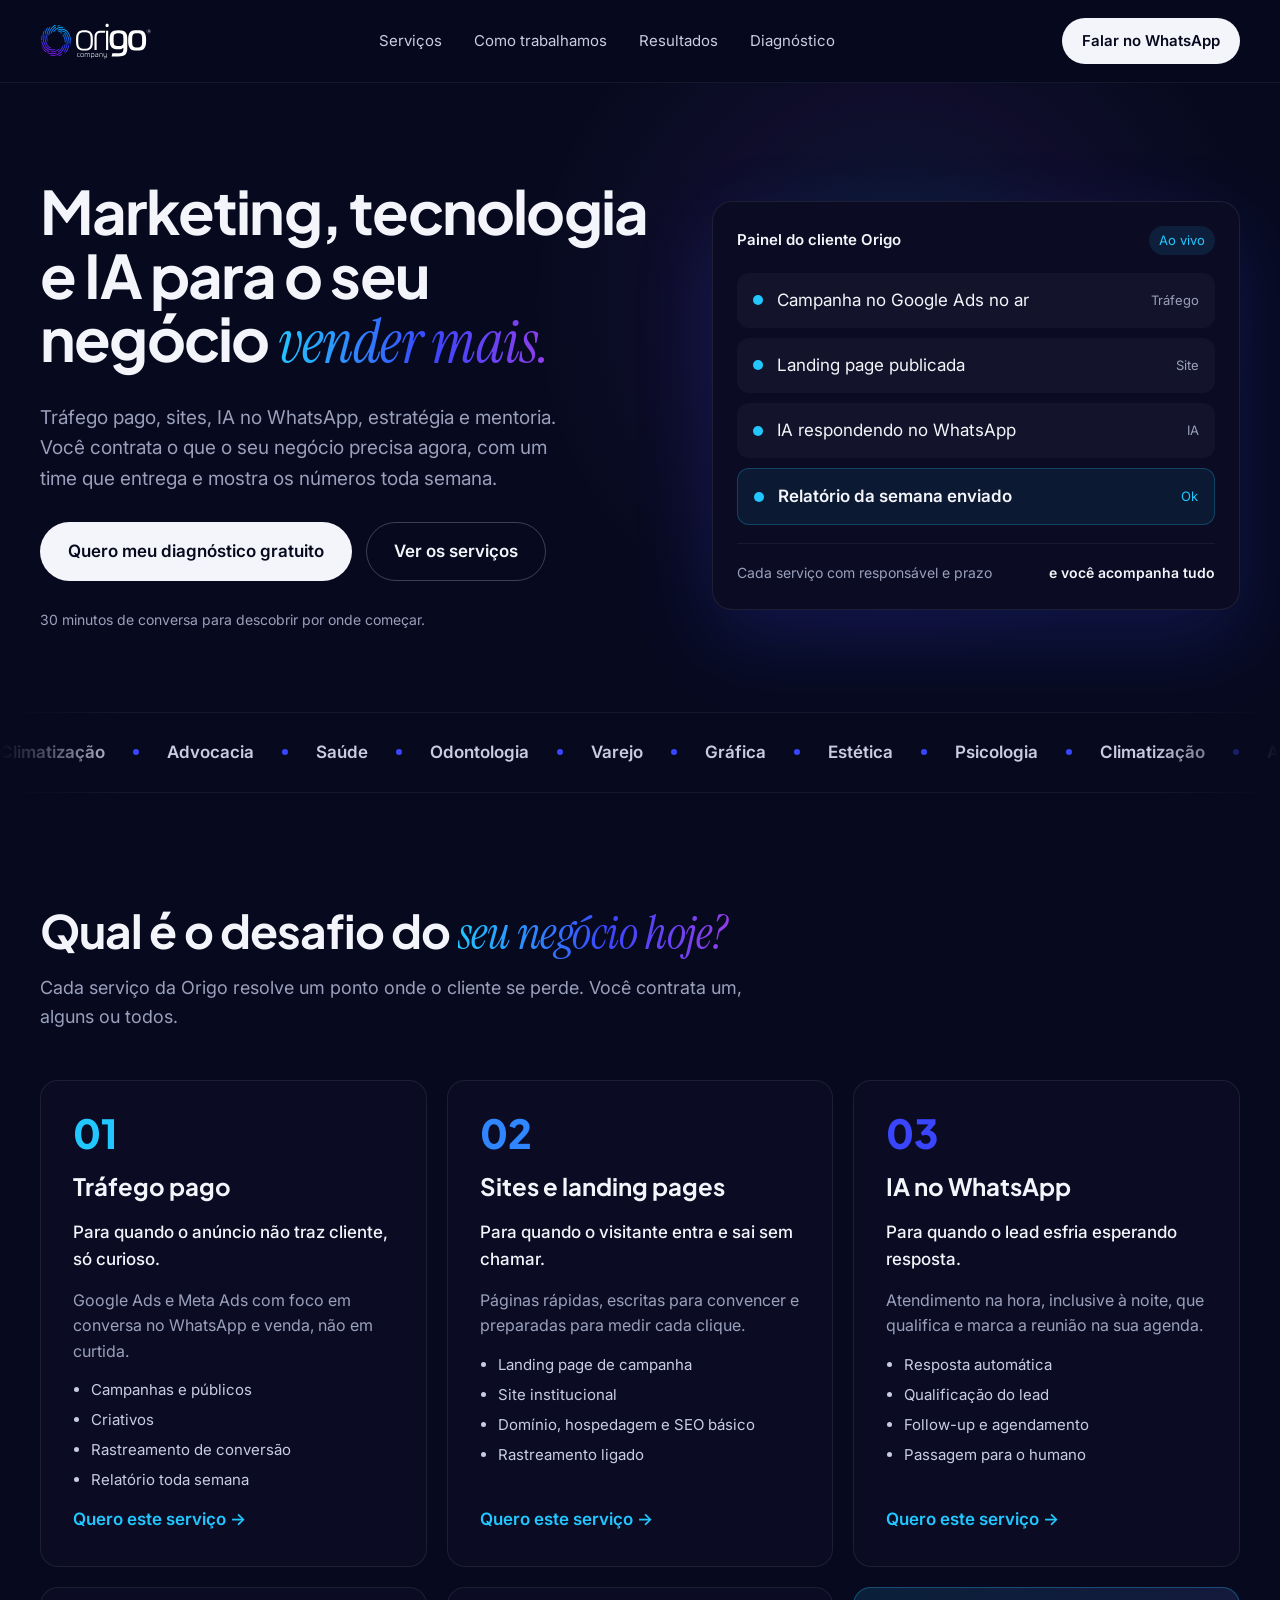
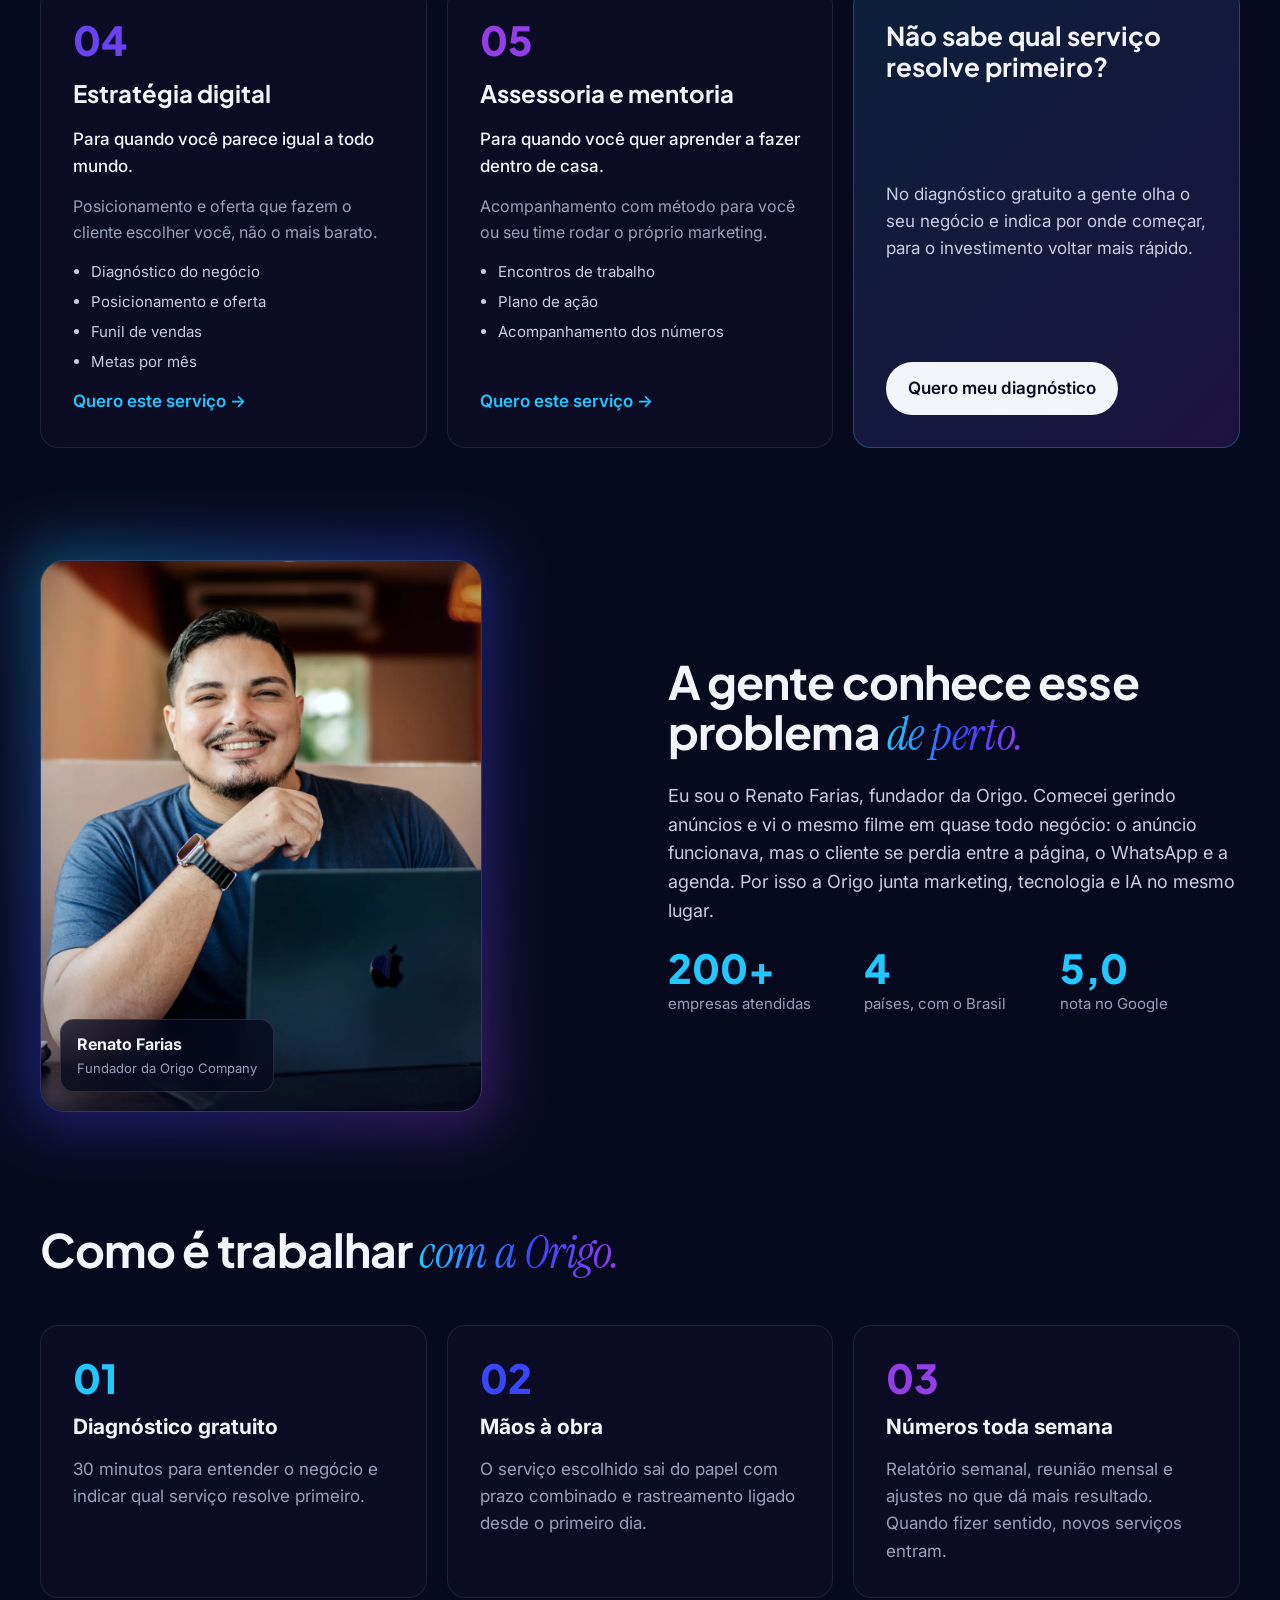
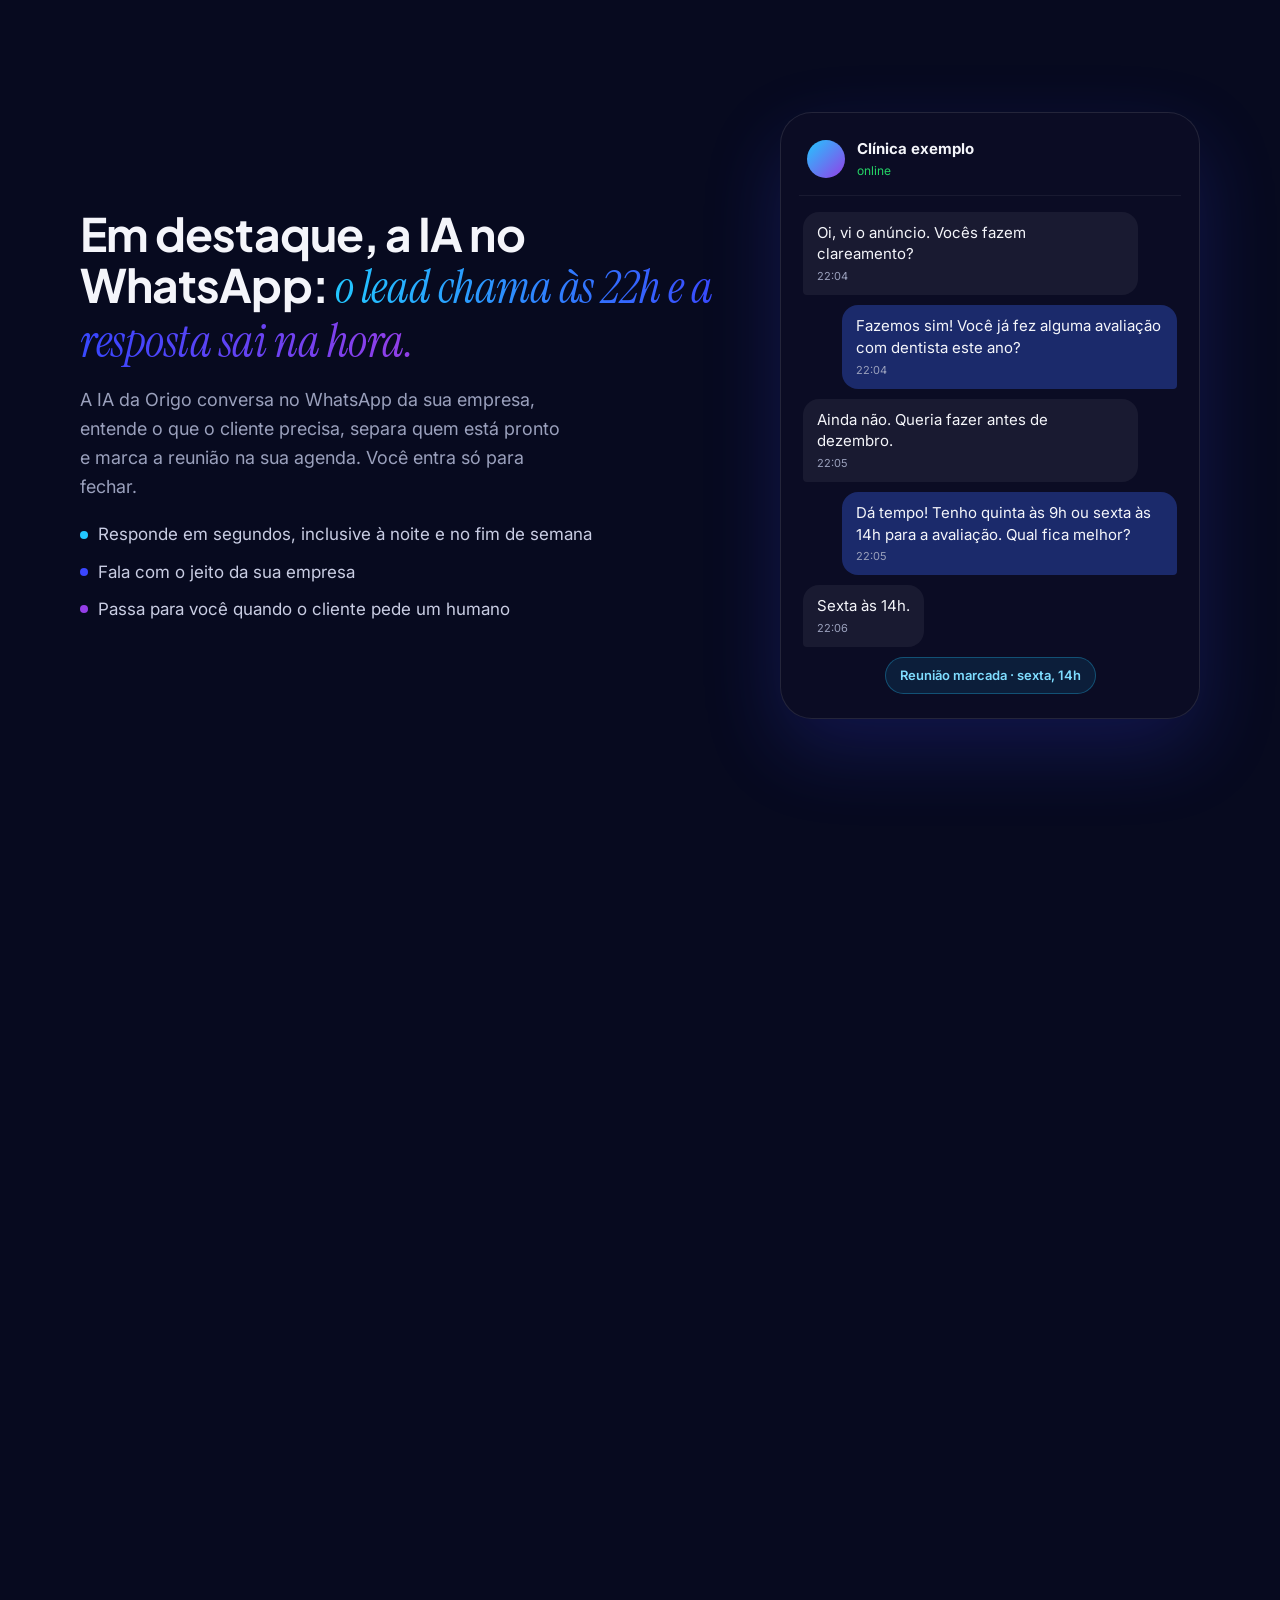
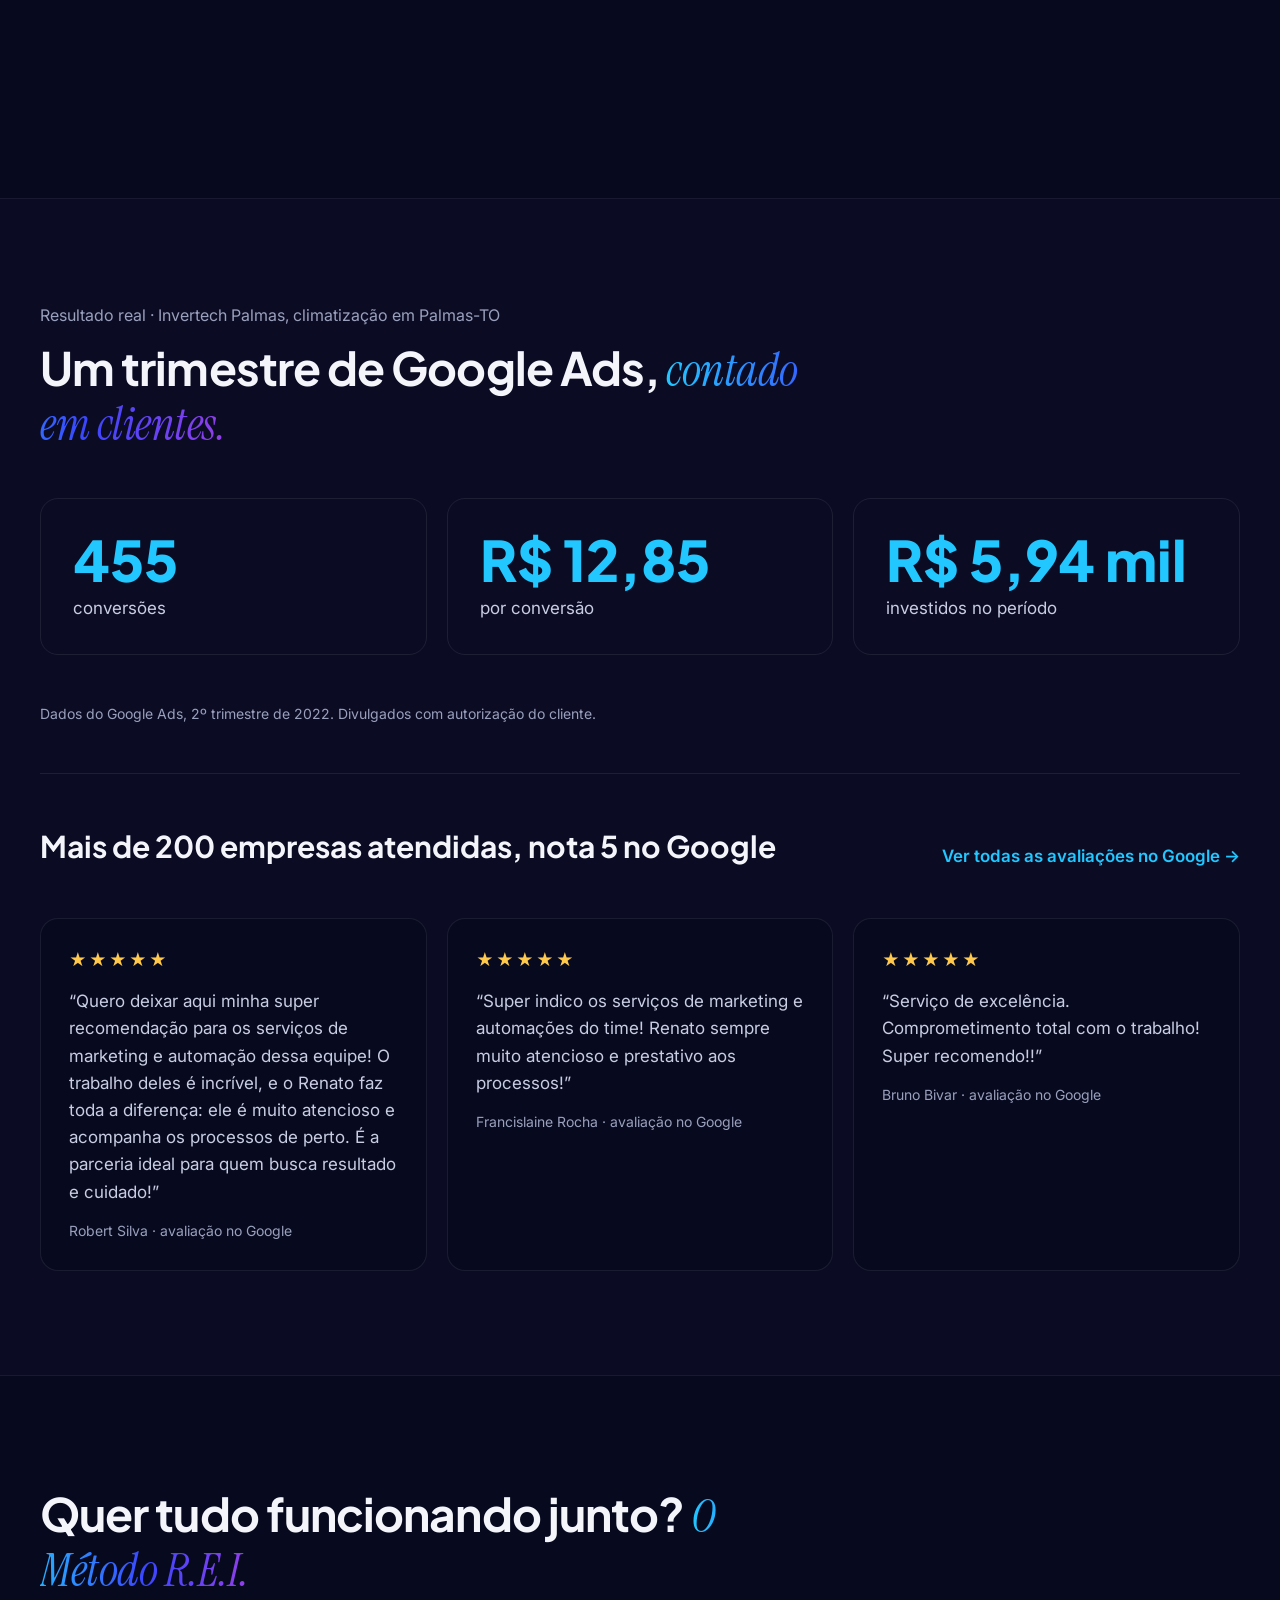
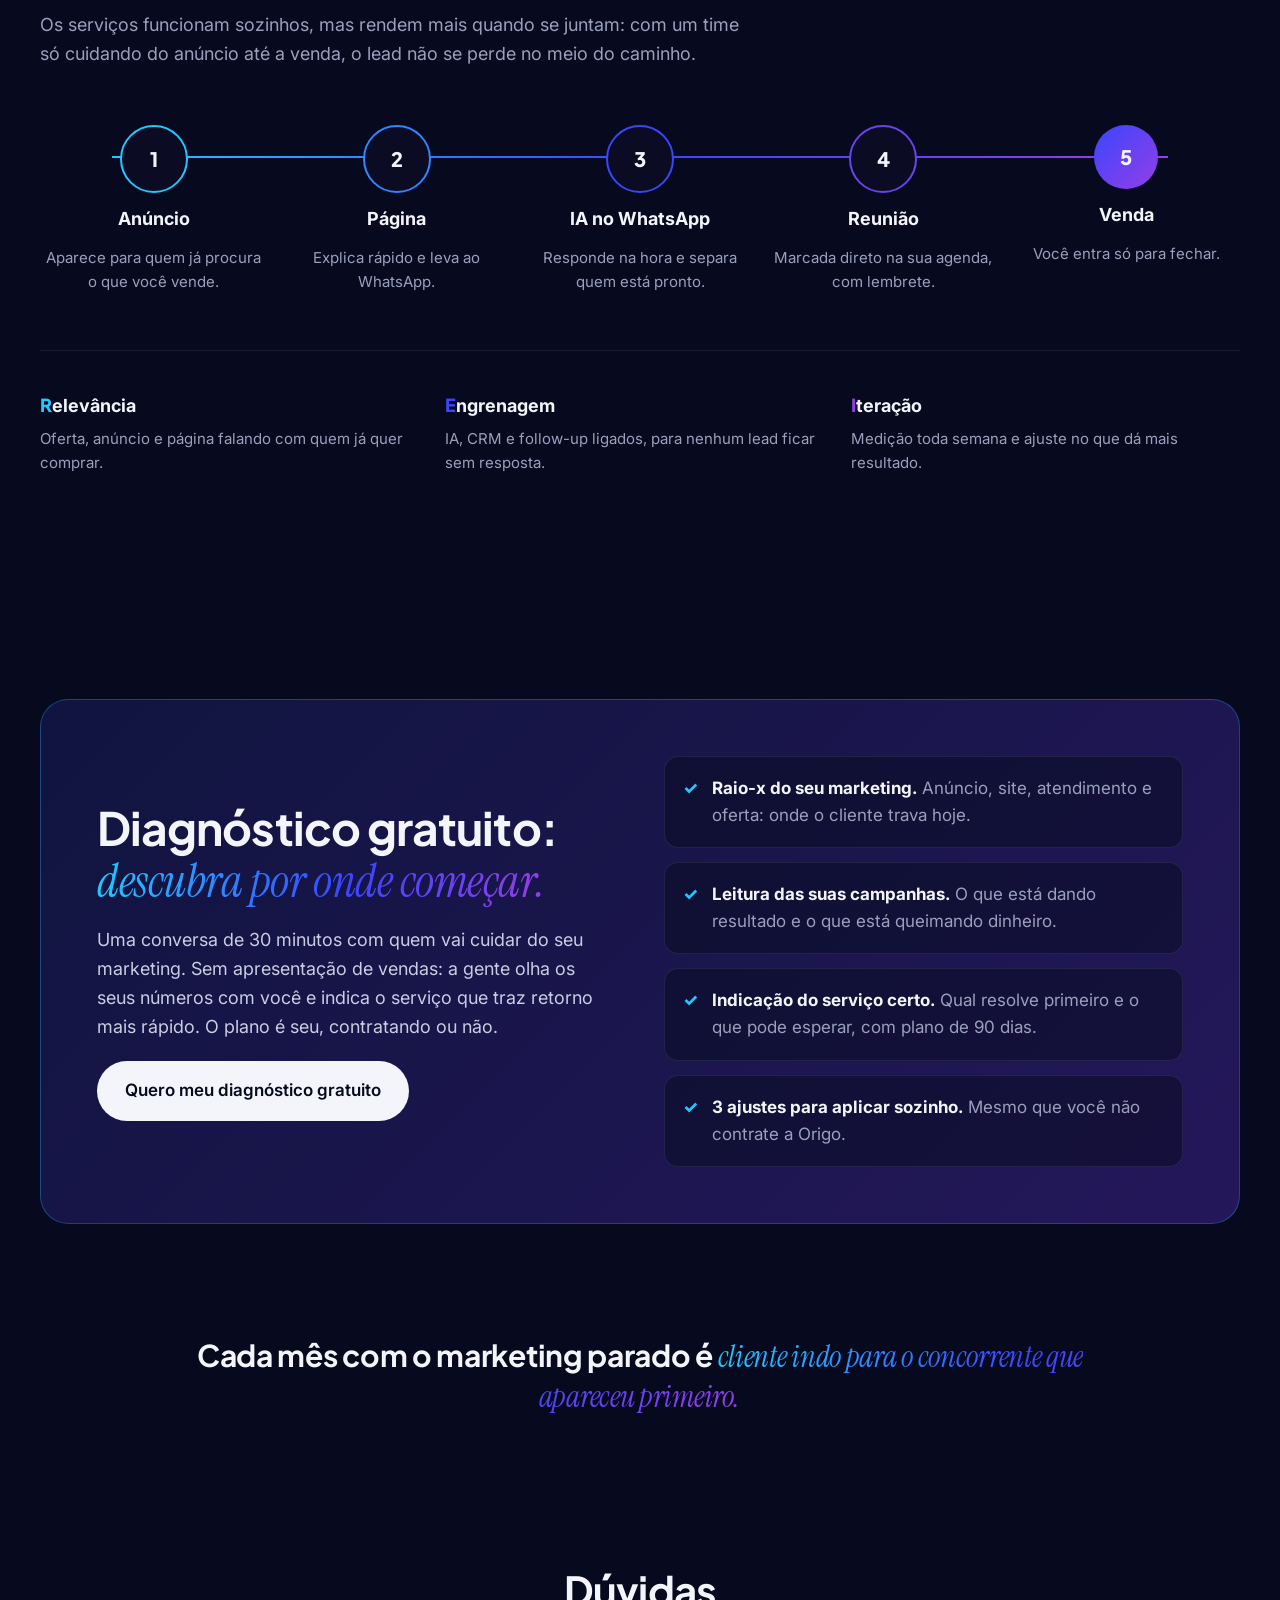
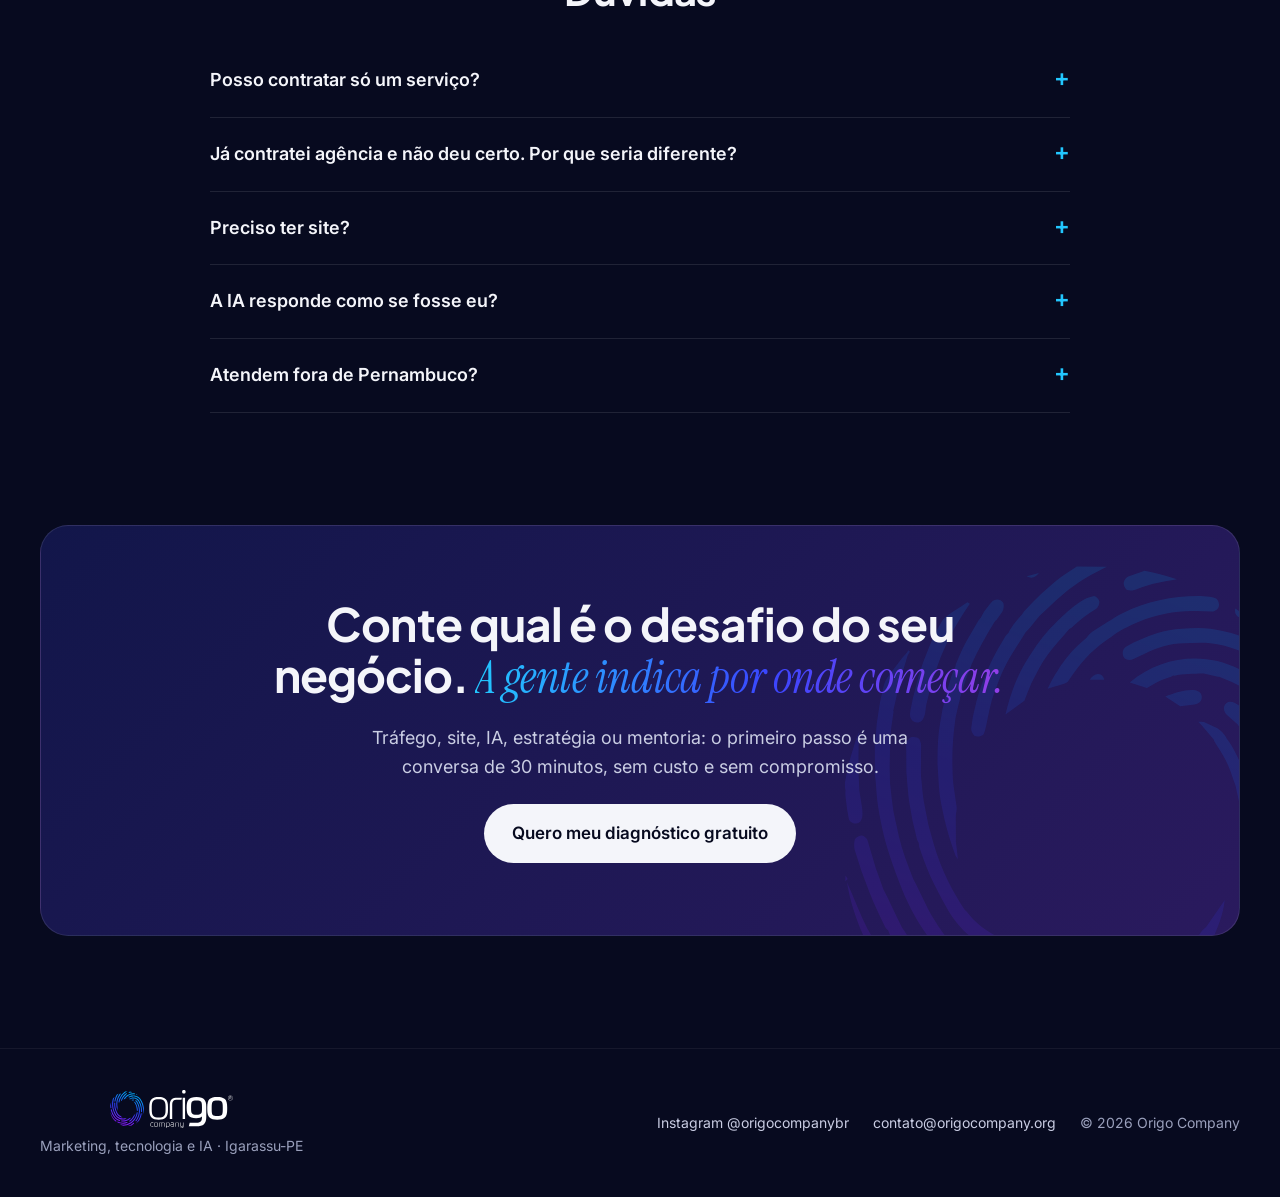
==== commit 44d5578b: "Página nova da Origo Company na raiz (LP antiga vira lp-antiga.html) Site da agência com serviços, f" ====
--- a/index.html
+++ b/index.html
@@ -1,531 +1,366 @@
-<!DOCTYPE html>
+<!doctype html>
 <html lang="pt-BR">
 <head>
-  <meta charset="UTF-8">
-  <meta name="viewport" content="width=device-width, initial-scale=1.0">
-  <meta name="description" content="Origo Company — Sistema de aquisição de clientes que coloca leads qualificados no seu comercial todos os meses. +200 projetos, aumento médio de 30 a 55% em 6 meses.">
-  <meta name="keywords" content="marketing digital, aquisição de clientes, vendas, leads qualificados, tráfego pago, automação de vendas, Origo Company">
-  <meta name="author" content="Origo Company">
-  <meta name="robots" content="index, follow">
-  <meta name="theme-color" content="#07070D">
-  <link rel="canonical" href="https://origocompany.com.br/">
-
-  <!-- Open Graph -->
-  <meta property="og:title" content="Origo Company — Sistema de Aquisição de Clientes">
-  <meta property="og:description" content="Mais de 200 empresas já usam nosso método para lotar a agenda comercial. Descubra como.">
-  <meta property="og:type" content="website">
-  <meta property="og:url" content="https://origocompany.com.br/">
-  <meta property="og:locale" content="pt_BR">
-  <meta property="og:image" content="https://origocompany.com.br/assets/images/logo.png">
-
-  <!-- Twitter Card -->
-  <meta name="twitter:card" content="summary_large_image">
-  <meta name="twitter:title" content="Origo Company — Sistema de Aquisição de Clientes">
-  <meta name="twitter:description" content="Mais de 200 empresas já usam nosso método para lotar a agenda comercial.">
-  <meta name="twitter:image" content="https://origocompany.com.br/assets/images/logo.png">
-
-  <title>Origo Company — Sistema de Aquisição de Clientes</title>
-  
-  <link rel="preconnect" href="https://fonts.googleapis.com">
-  <link rel="preconnect" href="https://fonts.gstatic.com" crossorigin>
-  <link rel="preconnect" href="https://wa.me">
-  <link rel="dns-prefetch" href="https://wa.me">
-  <link href="https://fonts.googleapis.com/css2?family=Inter:wght@300;400;500;600;700;800;900&display=swap" rel="stylesheet">
-  <link rel="stylesheet" href="styles.css">
-  <link rel="icon" href="assets/images/favicon.png" type="image/png">
-
-  <!-- Schema.org Markup -->
-  <script type="application/ld+json">
-  {
-    "@context": "https://schema.org",
-    "@type": "MarketingAgency",
-    "name": "Origo Company",
-    "url": "https://origocompany.com.br",
-    "logo": "https://origocompany.com.br/assets/images/logo.png",
-    "image": "https://origocompany.com.br/assets/images/logo.png",
-    "description": "Sistema de aquisição de clientes que coloca leads qualificados no seu comercial todos os meses.",
-    "telephone": "+5581985647633",
-    "address": {
-      "@type": "PostalAddress",
-      "addressCountry": "BR"
-    },
-    "sameAs": [
-      "https://g.page/r/CS9shM6BSzsdEAI/review"
-    ]
-  }
-  </script>
+<meta charset="utf-8">
+<meta name="viewport" content="width=device-width, initial-scale=1">
+<title>Origo Company · Marketing, tecnologia e IA para o seu negócio vender mais</title>
+<meta name="description" content="Tráfego pago, sites, IA no WhatsApp, estratégia e mentoria. A Origo Company ajuda o seu negócio a vender mais. Diagnóstico gratuito de 30 minutos.">
+<meta name="theme-color" content="#070A1F">
+<meta property="og:type" content="website">
+<meta property="og:locale" content="pt_BR">
+<meta property="og:title" content="Origo Company · Marketing, tecnologia e IA">
+<meta property="og:description" content="Tráfego pago, sites, IA no WhatsApp, estratégia e mentoria. Diagnóstico gratuito de 30 minutos.">
+<meta property="og:image" content="https://lp.origoprod.com/origo/assets/og-origo.jpg">
+<meta name="twitter:card" content="summary_large_image">
+<link rel="icon" href="/origo/assets/simbolo-origo.svg" type="image/svg+xml">
+<link rel="preconnect" href="https://fonts.googleapis.com">
+<link rel="preconnect" href="https://fonts.gstatic.com" crossorigin>
+<link href="https://fonts.googleapis.com/css2?family=Instrument+Serif:ital@1&family=Inter:wght@400;500;600&family=Plus+Jakarta+Sans:ital,wght@0,600;0,700;0,800;1,700&display=swap" rel="stylesheet">
+<link rel="stylesheet" href="/origo/site.css">
+<script>document.documentElement.classList.add('js')</script>
+<script type="application/ld+json">{"@context":"https://schema.org","@type":"ProfessionalService","name":"Origo Company","description":"Agência de marketing, tecnologia e IA: tráfego pago, sites, IA no WhatsApp, estratégia e mentoria.","areaServed":"BR","address":{"@type":"PostalAddress","addressLocality":"Igarassu","addressRegion":"PE","addressCountry":"BR"},"telephone":"+55 81 98564-7633","sameAs":["https://instagram.com/origocompanybr"]}</script>
 </head>
 <body>
-
-  <!-- NAVBAR -->
-  <nav class="navbar" id="navbar">
-    <div class="navbar__container">
-      <a href="#" class="navbar__logo">
-        <img src="assets/images/logo.png" alt="Origo Company" class="navbar__logo-img">
-      </a>
-      <ul class="navbar__menu" id="navMenu">
-        <li><a href="#hero" class="navbar__link">Início</a></li>
-        <li><a href="#problemas" class="navbar__link">Seu Problema</a></li>
-        <li><a href="#metodo" class="navbar__link">O Método</a></li>
-        <li><a href="#entrega" class="navbar__link">O que Entrego</a></li>
-        <li><a href="#resultados" class="navbar__link">Resultados</a></li>
-      </ul>
-      <a href="https://wa.me/5581985647633" target="_blank" rel="noopener noreferrer" class="navbar__cta">
-        Quero mais clientes →
-      </a>
-      <button class="navbar__toggle" id="navToggle" aria-label="Abrir menu">
-        <span></span><span></span><span></span>
-      </button>
-    </div>
-  </nav>
-
-  <!-- HERO — Hormozi style: specific promise + proof -->
-  <section class="hero" id="hero">
-    <div class="hero__bg-effects">
-      <div class="hero__orb hero__orb--1"></div>
-      <div class="hero__orb hero__orb--2"></div>
-      <div class="hero__bg-logo"></div>
-    </div>
-    <div class="hero__container">
-      <div class="hero__content" data-animate="fade-left">
-        <h1 class="hero__title">
-          Eu coloco <strong class="text-gradient">clientes qualificados</strong> no seu comercial todos os meses.
-        </h1>
-        <p class="hero__description">
-          Se você tem um serviço bom mas <strong>depende de indicação</strong>, <strong>não tem previsibilidade</strong> de vendas, e sente que está <strong>deixando dinheiro na mesa</strong> — eu resolvo isso.
-        </p>
-        <p class="hero__proof">
-          → Aumento médio de <strong>30 a 55%</strong> em faturamento nos primeiros <strong>6 meses</strong>.
-        </p>
-        <a href="https://wa.me/5581985647633" target="_blank" rel="noopener noreferrer" class="btn btn--primary btn--lg" id="hero-cta">
-          Quero mais clientes agora
-          <svg width="20" height="20" viewBox="0 0 24 24" fill="none" stroke="currentColor" stroke-width="2" stroke-linecap="round" stroke-linejoin="round"><line x1="5" y1="12" x2="19" y2="12"></line><polyline points="12 5 19 12 12 19"></polyline></svg>
-        </a>
-        </a>
-      </div>
-      <div class="hero__visual" data-animate="fade-right">
-        <div class="hero__image-wrapper">
-          <div class="hero__image-glow"></div>
-          <img src="assets/images/renato-edited.png" alt="Renato — CEO Origo Company" class="hero__photo">
-        </div>
-      </div>
-    </div>
-  </section>
-
-  <!-- PROBLEMAS — Hormozi: agitate the pain -->
-  <section class="problems" id="problemas">
-    <div class="problems__container">
-      <div class="problems__header" data-animate="fade-up">
-        <h2 class="section-title">
-          Você tá <span class="text-accent">perdendo dinheiro</span> todo mês e nem percebe.
-        </h2>
-        <p class="section-subtitle">
-          Esses são os 3 problemas que impedem o seu negócio de crescer — e eu sei porque já resolvi em mais de 200 empresas.
-        </p>
-      </div>
-      <div class="problems__grid">
-        <div class="problem-card" data-animate="fade-up" data-delay="100">
-          <div class="problem-card__number">01</div>
-          <div class="problem-card__content">
-            <h3 class="problem-card__title">Você gasta com anúncio e só atrai curioso</h3>
-            <p class="problem-card__desc">O dinheiro sai da sua conta, o clique chega, mas ninguém compra. Você não tem um anúncio ruim — você tem uma <strong>oferta que não converte</strong>.</p>
-          </div>
-          <div class="problem-card__glow"></div>
-        </div>
-        <div class="problem-card" data-animate="fade-up" data-delay="200">
-          <div class="problem-card__number">02</div>
-          <div class="problem-card__content">
-            <h3 class="problem-card__title">Seus leads esfriam antes de você responder</h3>
-            <p class="problem-card__desc">O lead que não recebe resposta em 5 minutos já tá falando com o seu concorrente. Você não precisa de mais leads — precisa de <strong>velocidade + automação</strong>.</p>
-          </div>
-          <div class="problem-card__glow"></div>
-        </div>
-        <div class="problem-card" data-animate="fade-up" data-delay="300">
-          <div class="problem-card__number">03</div>
-          <div class="problem-card__content">
-            <h3 class="problem-card__title">Sua oferta é igual à de todo mundo</h3>
-            <p class="problem-card__desc">Se o cliente não entende em 5 segundos por que você é diferente, ele vai escolher o mais barato. Você precisa de um <strong>posicionamento que vende sozinho</strong>.</p>
-          </div>
-          <div class="problem-card__glow"></div>
-        </div>
-      </div>
-      <div class="problems__result" data-animate="fade-up">
-        <p><strong>Resultado disso tudo:</strong> inbox vazio, agenda sem previsibilidade e a sensação de que "nada funciona". Não é falta de esforço — é falta de método.</p>
-      </div>
-    </div>
-  </section>
-
-  <!-- MÉTODO R.E.I — Hormozi: show the mechanism -->
-  <section class="method" id="metodo">
-    <div class="method__bg-effects">
-      <div class="method__orb"></div>
-    </div>
-    <div class="method__container">
-      <div class="method__left" data-animate="fade-left">
-        <div class="method__graphic">
-          <div class="method__graphic-bg"></div>
-          
-          <div class="method__chart">
-            <div class="chart-bar" style="--h: 40%"></div>
-            <div class="chart-bar" style="--h: 55%"></div>
-            <div class="chart-bar" style="--h: 65%"></div>
-            <div class="chart-bar chart-bar--accent" style="--h: 95%"></div>
-            
-            <div class="chart-line">
-              <svg viewBox="0 0 100 100" preserveAspectRatio="none">
-                <path d="M0,80 L33,60 L66,50 L100,10" fill="none" stroke="url(#gradient)" stroke-width="3" stroke-linecap="round" stroke-linejoin="round" />
-                <defs>
-                  <linearGradient id="gradient" x1="0%" y1="0%" x2="100%" y2="0%">
-                    <stop offset="0%" stop-color="#412A9C" />
-                    <stop offset="100%" stop-color="#8E6BFF" />
-                  </linearGradient>
-                </defs>
-              </svg>
-            </div>
-          </div>
-          
-          <div class="method__graphic-card method__graphic-card--1">
-            <div class="mg-icon">🔥</div>
-            <div class="mg-info">
-              <span class="mg-title">Leads</span>
-              <span class="mg-value">+340%</span>
-            </div>
-          </div>
-          <div class="method__graphic-card method__graphic-card--2">
-            <div class="mg-icon">💰</div>
-            <div class="mg-info">
-              <span class="mg-title">Vendas</span>
-              <span class="mg-value">Automáticas</span>
-            </div>
-          </div>
-          
-        </div>
-      </div>
-      <div class="method__right" data-animate="fade-right">
-        <h2 class="method__title">
-          Método <span class="text-accent">R.E.I</span>
-        </h2>
-        <p class="method__subtitle">"Relevância, Engrenagem, Iteração"</p>
-        <p class="method__desc">
-          Eu não faço "marketing digital" genérico. Eu <strong>estruturo uma assessoria completa de aquisição</strong> na sua empresa. Uma engrenagem de vendas que funciona enquanto você dorme, viaja, ou foca no que importa.
-        </p>
-        <div class="method__items">
-          <div class="method__item">
-            <div class="method__item-icon">
-              <svg width="24" height="24" viewBox="0 0 24 24" fill="none" stroke="currentColor" stroke-width="2.5"><polyline points="20 6 9 17 4 12"></polyline></svg>
-            </div>
-            <div class="method__item-content">
-              <h3>Relevância</h3>
-              <p>Anúncios + páginas + automações que trabalham 24/7 pra você. Seu comercial recebe leads prontos pra comprar.</p>
-            </div>
-          </div>
-          <div class="method__item">
-            <div class="method__item-icon">
-              <svg width="24" height="24" viewBox="0 0 24 24" fill="none" stroke="currentColor" stroke-width="2.5"><polyline points="20 6 9 17 4 12"></polyline></svg>
-            </div>
-            <div class="method__item-content">
-              <h3>Engrenagem</h3>
-              <p>Mecanismo único: oferta irresistível + público certo + promessa clara. Tudo conectado como uma máquina.</p>
-            </div>
-          </div>
-          <div class="method__item">
-            <div class="method__item-icon">
-              <svg width="24" height="24" viewBox="0 0 24 24" fill="none" stroke="currentColor" stroke-width="2.5"><polyline points="20 6 9 17 4 12"></polyline></svg>
-            </div>
-            <div class="method__item-content">
-              <h3>Iteração</h3>
-              <p>Toda semana a gente mede o que importa e ajusta rápido. Sem achismo, sem "vamos ver no final do mês".</p>
-            </div>
-          </div>
-        </div>
-        <a href="https://wa.me/5581985647633" target="_blank" rel="noopener noreferrer" class="btn btn--primary btn--lg">
-          Quero estruturar essa máquina
-          <svg width="20" height="20" viewBox="0 0 24 24" fill="none" stroke="currentColor" stroke-width="2" stroke-linecap="round" stroke-linejoin="round"><line x1="5" y1="12" x2="19" y2="12"></line><polyline points="12 5 19 12 12 19"></polyline></svg>
-        </a>
-      </div>
-    </div>
-  </section>
-
-  <!-- ENTREGA — Hormozi value stack -->
-  <section class="services" id="entrega">
-    <div class="services__container">
-      <h2 class="section-title" data-animate="fade-up" style="text-align:center;">
-        Aqui está <span class="text-accent">o que eu faço por você</span>
-      </h2>
-      <p class="section-subtitle" data-animate="fade-up" style="text-align:center; margin: 0 auto var(--space-3xl);">
-        Você não contrata "serviço de marketing". Você contrata <strong>resultado</strong>. E aqui está exatamente o que entra no pacote:
-      </p>
-      <div class="services__grid">
-        <div class="service-card" data-animate="fade-up" data-delay="100">
-          <div class="service-card__icon">
-            <svg width="32" height="32" viewBox="0 0 24 24" fill="none" stroke="currentColor" stroke-width="1.5"><circle cx="12" cy="12" r="10"></circle><line x1="12" y1="8" x2="12" y2="16"></line><line x1="8" y1="12" x2="16" y2="12"></line></svg>
-          </div>
-          <h3 class="service-card__title">Oferta Irresistível</h3>
-          <p class="service-card__desc">Posiciono seu serviço de forma que o cliente pense "eu seria burro se não comprasse". Sem baixar preço — aumentando valor percebido.</p>
-        </div>
-        <div class="service-card" data-animate="fade-up" data-delay="200">
-          <div class="service-card__icon">
-            <svg width="32" height="32" viewBox="0 0 24 24" fill="none" stroke="currentColor" stroke-width="1.5"><rect x="2" y="3" width="20" height="14" rx="2" ry="2"></rect><line x1="8" y1="21" x2="16" y2="21"></line><line x1="12" y1="17" x2="12" y2="21"></line></svg>
-          </div>
-          <h3 class="service-card__title">Página de Conversão</h3>
-          <p class="service-card__desc">Landing page que não é bonita à toa — é construída pra converter. Cada palavra, cada botão, cada seção vende.</p>
-        </div>
-        <div class="service-card" data-animate="fade-up" data-delay="300">
-          <div class="service-card__icon">
-            <svg width="32" height="32" viewBox="0 0 24 24" fill="none" stroke="currentColor" stroke-width="1.5"><polyline points="22 12 18 12 15 21 9 3 6 12 2 12"></polyline></svg>
-          </div>
-          <h3 class="service-card__title">Tráfego Qualificado</h3>
-          <p class="service-card__desc">Anúncios que atraem gente pronta pra comprar — não curioso. Copy, criativo e segmentação feita por quem já investiu em +200 projetos.</p>
-        </div>
-        <div class="service-card" data-animate="fade-up" data-delay="400">
-          <div class="service-card__icon">
-            <svg width="32" height="32" viewBox="0 0 24 24" fill="none" stroke="currentColor" stroke-width="1.5"><path d="M21 15a2 2 0 0 1-2 2H7l-4 4V5a2 2 0 0 1 2-2h14a2 2 0 0 1 2 2z"></path></svg>
-          </div>
-          <h3 class="service-card__title">Automação 24/7</h3>
-          <p class="service-card__desc">Chatbot e fluxos que respondem em segundos, qualificam o lead e agendam reunião — mesmo às 3h da manhã.</p>
-        </div>
-        <div class="service-card" data-animate="fade-up" data-delay="500">
-          <div class="service-card__icon">
-            <svg width="32" height="32" viewBox="0 0 24 24" fill="none" stroke="currentColor" stroke-width="1.5"><path d="M17 21v-2a4 4 0 0 0-4-4H5a4 4 0 0 0-4 4v2"></path><circle cx="9" cy="7" r="4"></circle><path d="M23 21v-2a4 4 0 0 0-3-3.87"></path><path d="M16 3.13a4 4 0 0 1 0 7.75"></path></svg>
-          </div>
-          <h3 class="service-card__title">CRM & Follow-up</h3>
-          <p class="service-card__desc">Nenhum lead fica sem resposta. Sistema de acompanhamento que garante que nenhuma venda escapa pelo ralo.</p>
-        </div>
-        <div class="service-card" data-animate="fade-up" data-delay="600">
-          <div class="service-card__icon">
-            <svg width="32" height="32" viewBox="0 0 24 24" fill="none" stroke="currentColor" stroke-width="1.5"><path d="M12 20h9"></path><path d="M16.5 3.5a2.121 2.121 0 0 1 3 3L7 19l-4 1 1-4L16.5 3.5z"></path></svg>
-          </div>
-          <h3 class="service-card__title">Copy que Converte</h3>
-          <p class="service-card__desc">Mensagens que fazem o cliente sentir que você leu a mente dele. Textos escritos pra vender — não pra ganhar prêmio de criatividade.</p>
-        </div>
-      </div>
-    </div>
-  </section>
-
-  <!-- RESULTADOS / PROVA -->
-  <section class="results" id="resultados">
-    <div class="results__bg-effects">
-      <div class="results__orb"></div>
-    </div>
-    <div class="results__container">
-      <h2 class="section-title" data-animate="fade-up" style="text-align:center;">
-        Mais de <span class="text-accent">200 empresas</span> já usam esse sistema.
-      </h2>
-      <p class="section-subtitle" data-animate="fade-up" style="text-align:center; margin: 0 auto var(--space-3xl);">
-        Esses não são "cases bonitos" — são resultados reais de empresas reais que faturam mais hoje por causa desse método.
-      </p>
-      <div class="results__stats" data-animate="fade-up">
-        <div class="stat-card">
-          <div class="stat-card__number" data-count="200">0</div>
-          <div class="stat-card__plus">+</div>
-          <div class="stat-card__label">Projetos Entregues</div>
-        </div>
-        <div class="stat-card">
-          <div class="stat-card__number" data-count="55">0</div>
-          <div class="stat-card__plus">%</div>
-          <div class="stat-card__label">Aumento Médio</div>
-        </div>
-        <div class="stat-card">
-          <div class="stat-card__number" data-count="6">0</div>
-          <div class="stat-card__plus"> meses</div>
-          <div class="stat-card__label">Prazo de Resultado</div>
-        </div>
-        <div class="stat-card">
-          <div class="stat-card__number">24/7</div>
-          <div class="stat-card__plus"></div>
-          <div class="stat-card__label">Automações Ativas</div>
-        </div>
-      </div>
-    </div>
-  <!-- AVALIAÇÕES / REVIEWS -->
-  <section class="reviews" id="avaliacoes">
-    <div class="reviews__container">
-      <h2 class="section-title" data-animate="fade-up" style="text-align:center;">
-        O que dizem os nossos <span class="text-accent">clientes</span>
-      </h2>
-      <p class="section-subtitle" data-animate="fade-up" style="text-align:center; margin: 0 auto var(--space-3xl);">
-        Resultados reais que construíram nossa reputação 5 estrelas no Google.
-      </p>
-
-      <!-- MARQUEE DE CLIENTES -->
-      <div class="clients-marquee" data-animate="fade-up" data-delay="50">
-        <div class="clients-marquee__track">
-          <img loading="lazy" src="assets/images/clients/client-1.png" alt="Cliente">
-          <img loading="lazy" src="assets/images/clients/client-2.png" alt="Cliente">
-          <img loading="lazy" src="assets/images/clients/client-3.png" alt="Cliente">
-          <img loading="lazy" src="assets/images/clients/client-4.png" alt="Cliente">
-          <img loading="lazy" src="assets/images/clients/client-5.png" alt="Cliente">
-          <img loading="lazy" src="assets/images/clients/client-6.png" alt="Cliente">
-          <img loading="lazy" src="assets/images/clients/client-7.png" alt="Cliente">
-          <img loading="lazy" src="assets/images/clients/client-8.png" alt="Cliente">
-          <img loading="lazy" src="assets/images/clients/client-9.png" alt="Cliente">
-          <img loading="lazy" src="assets/images/clients/client-10.png" alt="Cliente">
-          <img loading="lazy" src="assets/images/clients/client-11.png" alt="Cliente">
-          <img loading="lazy" src="assets/images/clients/client-12.png" alt="Cliente">
-          <img loading="lazy" src="assets/images/clients/client-13.png" alt="Cliente">
-          <img loading="lazy" src="assets/images/clients/client-14.png" alt="Cliente">
-          <img loading="lazy" src="assets/images/clients/client-15.png" alt="Cliente">
-          <img loading="lazy" src="assets/images/clients/client-16.png" alt="Cliente">
-          <!-- Duplicate for infinite scroll -->
-          <img loading="lazy" src="assets/images/clients/client-1.png" alt="Cliente">
-          <img loading="lazy" src="assets/images/clients/client-2.png" alt="Cliente">
-          <img loading="lazy" src="assets/images/clients/client-3.png" alt="Cliente">
-          <img loading="lazy" src="assets/images/clients/client-4.png" alt="Cliente">
-          <img loading="lazy" src="assets/images/clients/client-5.png" alt="Cliente">
-          <img loading="lazy" src="assets/images/clients/client-6.png" alt="Cliente">
-          <img loading="lazy" src="assets/images/clients/client-7.png" alt="Cliente">
-          <img loading="lazy" src="assets/images/clients/client-8.png" alt="Cliente">
-          <img loading="lazy" src="assets/images/clients/client-9.png" alt="Cliente">
-          <img loading="lazy" src="assets/images/clients/client-10.png" alt="Cliente">
-          <img loading="lazy" src="assets/images/clients/client-11.png" alt="Cliente">
-          <img loading="lazy" src="assets/images/clients/client-12.png" alt="Cliente">
-          <img loading="lazy" src="assets/images/clients/client-13.png" alt="Cliente">
-          <img loading="lazy" src="assets/images/clients/client-14.png" alt="Cliente">
-          <img loading="lazy" src="assets/images/clients/client-15.png" alt="Cliente">
-          <img loading="lazy" src="assets/images/clients/client-16.png" alt="Cliente">
-        </div>
-      </div>
-      
-      <div class="reviews__grid">
-        <!-- Review 1 -->
-        <div class="review-card" data-animate="fade-up" data-delay="100">
-          <div class="review-card__header">
-            <div class="review-card__avatar" style="background:#4285F4">F</div>
-            <div class="review-card__meta">
-              <span class="review-card__name">Francislaine Rocha</span>
-              <span class="review-card__date">Há 27 semanas</span>
-            </div>
-            <svg class="review-card__google" viewBox="0 0 24 24" width="24" height="24"><path fill="#4285F4" d="M22.56 12.25c0-.78-.07-1.53-.2-2.25H12v4.26h5.92c-.26 1.37-1.04 2.53-2.21 3.31v2.77h3.57c2.08-1.92 3.28-4.74 3.28-8.09z"/><path fill="#34A853" d="M12 23c2.97 0 5.46-.98 7.28-2.66l-3.57-2.77c-.98.66-2.23 1.06-3.71 1.06-2.86 0-5.29-1.93-6.16-4.53H2.18v2.84C3.99 20.53 7.7 23 12 23z"/><path fill="#FBBC05" d="M5.84 14.09c-.22-.66-.35-1.36-.35-2.09s.13-1.43.35-2.09V7.07H2.18C1.43 8.55 1 10.22 1 12s.43 3.45 1.18 4.93l2.85-2.22.81-.62z"/><path fill="#EA4335" d="M12 5.38c1.62 0 3.06.56 4.21 1.64l3.15-3.15C17.45 2.09 14.97 1 12 1 7.7 1 3.99 3.47 2.18 7.07l3.66 2.84c.87-2.6 3.3-4.53 6.16-4.53z"/></svg>
-          </div>
-          <div class="review-card__stars">
-            ★★★★★
-          </div>
-          <p class="review-card__text">
-            "Super indico os serviços de marketing e automações do time! Renato sempre muito atencioso e prestativo aos processos!"
-          </p>
-        </div>
-        
-        <!-- Review 2 -->
-        <div class="review-card" data-animate="fade-up" data-delay="200">
-          <div class="review-card__header">
-            <div class="review-card__avatar" style="background:#0F9D58">R</div>
-            <div class="review-card__meta">
-              <span class="review-card__name">Robert Silva</span>
-              <span class="review-card__date">Há 28 semanas</span>
-            </div>
-            <svg class="review-card__google" viewBox="0 0 24 24" width="24" height="24"><path fill="#4285F4" d="M22.56 12.25c0-.78-.07-1.53-.2-2.25H12v4.26h5.92c-.26 1.37-1.04 2.53-2.21 3.31v2.77h3.57c2.08-1.92 3.28-4.74 3.28-8.09z"/><path fill="#34A853" d="M12 23c2.97 0 5.46-.98 7.28-2.66l-3.57-2.77c-.98.66-2.23 1.06-3.71 1.06-2.86 0-5.29-1.93-6.16-4.53H2.18v2.84C3.99 20.53 7.7 23 12 23z"/><path fill="#FBBC05" d="M5.84 14.09c-.22-.66-.35-1.36-.35-2.09s.13-1.43.35-2.09V7.07H2.18C1.43 8.55 1 10.22 1 12s.43 3.45 1.18 4.93l2.85-2.22.81-.62z"/><path fill="#EA4335" d="M12 5.38c1.62 0 3.06.56 4.21 1.64l3.15-3.15C17.45 2.09 14.97 1 12 1 7.7 1 3.99 3.47 2.18 7.07l3.66 2.84c.87-2.6 3.3-4.53 6.16-4.53z"/></svg>
-          </div>
-          <div class="review-card__stars">
-            ★★★★★
-          </div>
-          <p class="review-card__text">
-            "Quero deixar aqui minha super recomendação para os serviços de marketing e automação dessa equipe! O trabalho deles é incrível, e o Renato faz toda a diferença: ele é muito atencioso e acompanha os processos de perto. É a parceria ideal para quem busca resultado e cuidado!"
-          </p>
-        </div>
-
-        <!-- Review 3 -->
-        <div class="review-card" data-animate="fade-up" data-delay="300">
-          <div class="review-card__header">
-            <div class="review-card__avatar" style="background:#F4B400">B</div>
-            <div class="review-card__meta">
-              <span class="review-card__name">Bruno Bivar</span>
-              <span class="review-card__date">Há 28 semanas</span>
-            </div>
-            <svg class="review-card__google" viewBox="0 0 24 24" width="24" height="24"><path fill="#4285F4" d="M22.56 12.25c0-.78-.07-1.53-.2-2.25H12v4.26h5.92c-.26 1.37-1.04 2.53-2.21 3.31v2.77h3.57c2.08-1.92 3.28-4.74 3.28-8.09z"/><path fill="#34A853" d="M12 23c2.97 0 5.46-.98 7.28-2.66l-3.57-2.77c-.98.66-2.23 1.06-3.71 1.06-2.86 0-5.29-1.93-6.16-4.53H2.18v2.84C3.99 20.53 7.7 23 12 23z"/><path fill="#FBBC05" d="M5.84 14.09c-.22-.66-.35-1.36-.35-2.09s.13-1.43.35-2.09V7.07H2.18C1.43 8.55 1 10.22 1 12s.43 3.45 1.18 4.93l2.85-2.22.81-.62z"/><path fill="#EA4335" d="M12 5.38c1.62 0 3.06.56 4.21 1.64l3.15-3.15C17.45 2.09 14.97 1 12 1 7.7 1 3.99 3.47 2.18 7.07l3.66 2.84c.87-2.6 3.3-4.53 6.16-4.53z"/></svg>
-          </div>
-          <div class="review-card__stars">
-            ★★★★★
-          </div>
-          <p class="review-card__text">
-            "Serviço de excelência. Comprometimento total com o trabalho! Super recomendo!!"
-          </p>
-        </div>
-
-        <!-- Review 4 -->
-        <div class="review-card" data-animate="fade-up" data-delay="400">
-          <div class="review-card__header">
-            <div class="review-card__avatar" style="background:#DB4437">C</div>
-            <div class="review-card__meta">
-              <span class="review-card__name">Caio Ribas</span>
-              <span class="review-card__date">Há 28 semanas</span>
-            </div>
-            <svg class="review-card__google" viewBox="0 0 24 24" width="24" height="24"><path fill="#4285F4" d="M22.56 12.25c0-.78-.07-1.53-.2-2.25H12v4.26h5.92c-.26 1.37-1.04 2.53-2.21 3.31v2.77h3.57c2.08-1.92 3.28-4.74 3.28-8.09z"/><path fill="#34A853" d="M12 23c2.97 0 5.46-.98 7.28-2.66l-3.57-2.77c-.98.66-2.23 1.06-3.71 1.06-2.86 0-5.29-1.93-6.16-4.53H2.18v2.84C3.99 20.53 7.7 23 12 23z"/><path fill="#FBBC05" d="M5.84 14.09c-.22-.66-.35-1.36-.35-2.09s.13-1.43.35-2.09V7.07H2.18C1.43 8.55 1 10.22 1 12s.43 3.45 1.18 4.93l2.85-2.22.81-.62z"/><path fill="#EA4335" d="M12 5.38c1.62 0 3.06.56 4.21 1.64l3.15-3.15C17.45 2.09 14.97 1 12 1 7.7 1 3.99 3.47 2.18 7.07l3.66 2.84c.87-2.6 3.3-4.53 6.16-4.53z"/></svg>
-          </div>
-          <div class="review-card__stars">
-            ★★★★★
-          </div>
-          <p class="review-card__text">
-            "Super Indico os serviços de marketing e automações do pessoal! Renato sempre muito atencioso aos processos!"
-          </p>
-        </div>
-      </div>
-      
-      <div class="reviews__action" data-animate="fade-up">
-        <a href="https://g.page/r/CS9shM6BSzsdEAI/review" target="_blank" rel="noopener noreferrer" class="btn btn--outline">
-          <svg viewBox="0 0 24 24" width="20" height="20" style="margin-right: 8px;"><path fill="#4285F4" d="M22.56 12.25c0-.78-.07-1.53-.2-2.25H12v4.26h5.92c-.26 1.37-1.04 2.53-2.21 3.31v2.77h3.57c2.08-1.92 3.28-4.74 3.28-8.09z"/><path fill="#34A853" d="M12 23c2.97 0 5.46-.98 7.28-2.66l-3.57-2.77c-.98.66-2.23 1.06-3.71 1.06-2.86 0-5.29-1.93-6.16-4.53H2.18v2.84C3.99 20.53 7.7 23 12 23z"/><path fill="#FBBC05" d="M5.84 14.09c-.22-.66-.35-1.36-.35-2.09s.13-1.43.35-2.09V7.07H2.18C1.43 8.55 1 10.22 1 12s.43 3.45 1.18 4.93l2.85-2.22.81-.62z"/><path fill="#EA4335" d="M12 5.38c1.62 0 3.06.56 4.21 1.64l3.15-3.15C17.45 2.09 14.97 1 12 1 7.7 1 3.99 3.47 2.18 7.07l3.66 2.84c.87-2.6 3.3-4.53 6.16-4.53z"/></svg>
-          Ver todas as avaliações no Google
-        </a>
-      </div>
-    </div>
-  </section>
-
-  <!-- CTA FINAL — Hormozi urgency -->
-  <section class="cta-section" id="cta">
-    <div class="cta-section__bg-logo"></div>
-    <div class="cta-section__container">
-      <div class="cta-section__content" data-animate="fade-up">
-        <h2 class="cta-section__title">
-          O seu concorrente já tá fazendo isso. <br>A pergunta é: <strong class="text-gradient">você vai esperar até quando?</strong>
-        </h2>
-        <p class="cta-section__desc">
-          Cada dia sem um sistema de aquisição de clientes é dinheiro que você deixa na mesa. Fale comigo agora, sem compromisso, e eu te mostro exatamente o que precisa mudar.
-        </p>
-        <a href="https://wa.me/5581985647633" target="_blank" rel="noopener noreferrer" class="btn btn--primary btn--xl" id="final-cta">
-          <svg width="24" height="24" viewBox="0 0 24 24" fill="currentColor"><path d="M17.472 14.382c-.297-.149-1.758-.867-2.03-.967-.273-.099-.471-.148-.67.15-.197.297-.767.966-.94 1.164-.173.199-.347.223-.644.075-.297-.15-1.255-.463-2.39-1.475-.883-.788-1.48-1.761-1.653-2.059-.173-.297-.018-.458.13-.606.134-.133.298-.347.446-.52.149-.174.198-.298.298-.497.099-.198.05-.371-.025-.52-.075-.149-.669-1.612-.916-2.207-.242-.579-.487-.5-.669-.51-.173-.008-.371-.01-.57-.01-.198 0-.52.074-.792.372-.272.297-1.04 1.016-1.04 2.479 0 1.462 1.065 2.875 1.213 3.074.149.198 2.096 3.2 5.077 4.487.709.306 1.262.489 1.694.625.712.227 1.36.195 1.871.118.571-.085 1.758-.719 2.006-1.413.248-.694.248-1.289.173-1.413-.074-.124-.272-.198-.57-.347m-5.421 7.403h-.004a9.87 9.87 0 01-5.031-1.378l-.361-.214-3.741.982.998-3.648-.235-.374a9.86 9.86 0 01-1.51-5.26c.001-5.45 4.436-9.884 9.888-9.884 2.64 0 5.122 1.03 6.988 2.898a9.825 9.825 0 012.893 6.994c-.003 5.45-4.437 9.884-9.885 9.884m8.413-18.297A11.815 11.815 0 0012.05 0C5.495 0 .16 5.335.157 11.892c0 2.096.547 4.142 1.588 5.945L.057 24l6.305-1.654a11.882 11.882 0 005.683 1.448h.005c6.554 0 11.89-5.335 11.893-11.893a11.821 11.821 0 00-3.48-8.413z"/></svg>
-          Falar com Renato no WhatsApp
-        </a>
-      </div>
-    </div>
-  </section>
-
-  <!-- FOOTER -->
-  <footer class="footer">
-    <div class="footer__container">
-      <div class="footer__top">
-        <div class="footer__brand">
-          <a href="#" class="navbar__logo">
-            <img src="assets/images/logo.png" alt="Origo Company" class="navbar__logo-img">
-          </a>
-          <p class="footer__tagline">Sistema de aquisição de clientes que funciona enquanto você dorme.</p>
-        </div>
-        <div class="footer__links">
-          <h4>Navegação</h4>
-          <ul>
-            <li><a href="#hero">Início</a></li>
-            <li><a href="#problemas">Seu Problema</a></li>
-            <li><a href="#metodo">O Método</a></li>
-            <li><a href="#entrega">O que Entrego</a></li>
-            <li><a href="#resultados">Resultados</a></li>
-          </ul>
-        </div>
-        <div class="footer__links">
-          <h4>Contato</h4>
-          <ul>
-            <li><a href="https://wa.me/5581985647633" target="_blank" rel="noopener noreferrer">WhatsApp</a></li>
-          </ul>
-        </div>
-      </div>
-      <div class="footer__bottom">
-        <p>&copy; 2025 Origo Company. Todos os direitos reservados.</p>
-      </div>
-    </div>
-  </footer>
-
-  <!-- STICKY CTA MOBILE -->
-  <a href="https://wa.me/5581985647633" target="_blank" rel="noopener noreferrer" class="sticky-cta" id="stickyCta">
-    <svg width="28" height="28" viewBox="0 0 24 24" fill="currentColor"><path d="M17.472 14.382c-.297-.149-1.758-.867-2.03-.967-.273-.099-.471-.148-.67.15-.197.297-.767.966-.94 1.164-.173.199-.347.223-.644.075-.297-.15-1.255-.463-2.39-1.475-.883-.788-1.48-1.761-1.653-2.059-.173-.297-.018-.458.13-.606.134-.133.298-.347.446-.52.149-.174.198-.298.298-.497.099-.198.05-.371-.025-.52-.075-.149-.669-1.612-.916-2.207-.242-.579-.487-.5-.669-.51-.173-.008-.371-.01-.57-.01-.198 0-.52.074-.792.372-.272.297-1.04 1.016-1.04 2.479 0 1.462 1.065 2.875 1.213 3.074.149.198 2.096 3.2 5.077 4.487.709.306 1.262.489 1.694.625.712.227 1.36.195 1.871.118.571-.085 1.758-.719 2.006-1.413.248-.694.248-1.289.173-1.413-.074-.124-.272-.198-.57-.347m-5.421 7.403h-.004a9.87 9.87 0 01-5.031-1.378l-.361-.214-3.741.982.998-3.648-.235-.374a9.86 9.86 0 01-1.51-5.26c.001-5.45 4.436-9.884 9.888-9.884 2.64 0 5.122 1.03 6.988 2.898a9.825 9.825 0 012.893 6.994c-.003 5.45-4.437 9.884-9.885 9.884m8.413-18.297A11.815 11.815 0 0012.05 0C5.495 0 .16 5.335.157 11.892c0 2.096.547 4.142 1.588 5.945L.057 24l6.305-1.654a11.882 11.882 0 005.683 1.448h.005c6.554 0 11.89-5.335 11.893-11.893a11.821 11.821 0 00-3.48-8.413z"/></svg>
-  </a>
-
-  <script src="script.js"></script>
+<div style="background: #070A1F; color: #F4F5FA; font-family: Inter, system-ui, sans-serif; font-size: 17px; line-height: 1.6; min-height: 100vh">
+
+<header style="position: sticky; top: 0; z-index: 10; background: rgba(7,10,31,0.82); backdrop-filter: blur(12px); border-bottom: 1px solid rgba(255,255,255,0.06)">
+<div class="sec" style="max-width: 1200px; margin: 0 auto; padding: 18px 40px; display: flex; align-items: center; justify-content: space-between; gap: 24px">
+<a href="#inicio" aria-label="Origo Company, início" style="display: flex; align-items: center"><img src="/origo/assets/logo-origo.svg" alt="Origo Company" width="112" height="36" style="height: 36px; width: auto; display: block"></a>
+<nav class="nav-links" aria-label="Seções" style="display: flex; gap: 32px; font-size: 15px">
+<a href="#servicos" style="color: #C9CDE3; text-decoration: none">Serviços</a>
+<a href="#plano" style="color: #C9CDE3; text-decoration: none">Como trabalhamos</a>
+<a href="#resultados" style="color: #C9CDE3; text-decoration: none">Resultados</a>
+<a href="#diagnostico" style="color: #C9CDE3; text-decoration: none">Diagnóstico</a>
+</nav>
+<a class="btn" href="https://wa.me/5581985647633?text=Ol%C3%A1%2C%20vim%20pelo%20site%20(cabe%C3%A7alho)" style="background: #F4F5FA; color: #070A1F; text-decoration: none; font-weight: 600; font-size: 15px; padding: 11px 20px; border-radius: 999px; white-space: nowrap">Falar no WhatsApp</a>
+</div>
+</header>
+
+<div class="luz-area" style="position: relative; overflow: hidden">
+<div class="luz" aria-hidden="true"></div>
+<section id="inicio" class="sec" style="position: relative; max-width: 1200px; margin: 0 auto; padding: 96px 40px 80px">
+<div class="hero-grid" style="display: grid; grid-template-columns: minmax(0, 1.15fr) minmax(0, 1fr); gap: 64px; align-items: center">
+<div style="display: flex; flex-direction: column; gap: 28px">
+<h1 class="h1" style="margin: 0; font-family: 'Plus Jakarta Sans', sans-serif; font-weight: 700; font-size: 60px; line-height: 1.06; letter-spacing: -0.03em">Marketing, tecnologia e IA para o seu negócio <span class="grad">vender mais.</span></h1>
+<p style="margin: 0; font-size: 19px; color: #9AA0BC; max-width: 540px">Tráfego pago, sites, IA no WhatsApp, estratégia e mentoria. Você contrata o que o seu negócio precisa agora, com um time que entrega e mostra os números toda semana.</p>
+<div style="display: flex; flex-wrap: wrap; gap: 14px">
+<a class="btn" href="https://wa.me/5581985647633?text=Ol%C3%A1%2C%20quero%20um%20diagn%C3%B3stico%20(site%2C%20abertura)" style="background: #F4F5FA; color: #070A1F; text-decoration: none; font-weight: 600; padding: 16px 28px; border-radius: 999px; min-height: 44px; box-sizing: border-box">Quero meu diagnóstico gratuito</a>
+<a class="btn" href="#servicos" style="color: #F4F5FA; text-decoration: none; font-weight: 600; padding: 15px 27px; border-radius: 999px; border: 1px solid rgba(255,255,255,0.22); min-height: 44px; box-sizing: border-box">Ver os serviços</a>
+</div>
+<span style="font-size: 14px; color: #9AA0BC">30 minutos de conversa para descobrir por onde começar.</span>
+</div>
+
+<div aria-label="Painel do cliente Origo" role="img" style="position: relative; background: #0B0C24; border: 1px solid rgba(255,255,255,0.08); border-radius: 20px; padding: 24px; display: flex; flex-direction: column; gap: 18px; box-shadow: 0 30px 80px rgba(58,70,254,0.18)">
+<div style="display: flex; justify-content: space-between; align-items: center">
+<span style="font-weight: 600; font-size: 15px">Painel do cliente Origo</span>
+<span style="font-size: 13px; color: #22C7FF; background: rgba(34,199,255,0.1); padding: 4px 10px; border-radius: 999px">Ao vivo</span>
+</div>
+<div style="display: flex; flex-direction: column; gap: 10px">
+<div class="l1" style="display: flex; align-items: center; gap: 14px; background: rgba(255,255,255,0.03); border-radius: 12px; padding: 14px 16px">
+<span class="p1" style="width: 10px; height: 10px; border-radius: 50%; background: #22C7FF; flex-shrink: 0"></span>
+<span style="flex-grow: 1">Campanha no Google Ads no ar</span>
+<span style="font-size: 13px; color: #9AA0BC">Tráfego</span>
+</div>
+<div class="l2" style="display: flex; align-items: center; gap: 14px; background: rgba(255,255,255,0.03); border-radius: 12px; padding: 14px 16px">
+<span class="p2" style="width: 10px; height: 10px; border-radius: 50%; background: #22C7FF; flex-shrink: 0"></span>
+<span style="flex-grow: 1">Landing page publicada</span>
+<span style="font-size: 13px; color: #9AA0BC">Site</span>
+</div>
+<div class="l3" style="display: flex; align-items: center; gap: 14px; background: rgba(255,255,255,0.03); border-radius: 12px; padding: 14px 16px">
+<span class="p3" style="width: 10px; height: 10px; border-radius: 50%; background: #22C7FF; flex-shrink: 0"></span>
+<span style="flex-grow: 1">IA respondendo no WhatsApp</span>
+<span style="font-size: 13px; color: #9AA0BC">IA</span>
+</div>
+<div class="l4" style="display: flex; align-items: center; gap: 14px; background: rgba(34,199,255,0.07); border: 1px solid rgba(34,199,255,0.25); border-radius: 12px; padding: 14px 16px">
+<span class="p4" style="width: 10px; height: 10px; border-radius: 50%; background: #22C7FF; flex-shrink: 0"></span>
+<span style="flex-grow: 1; font-weight: 600">Relatório da semana enviado</span>
+<span style="font-size: 13px; color: #22C7FF">Ok</span>
+</div>
+</div>
+<div style="height: 1px; background: rgba(255,255,255,0.06)"></div>
+<div style="display: flex; justify-content: space-between; font-size: 14px; color: #9AA0BC">
+<span>Cada serviço com responsável e prazo</span>
+<span style="color: #F4F5FA; font-weight: 600">e você acompanha tudo</span>
+</div>
+</div>
+</div>
+</section>
+
+</div>
+
+<section class="faixa" aria-label="Nichos atendidos" style="border-top: 1px solid rgba(255,255,255,0.06); border-bottom: 1px solid rgba(255,255,255,0.06); overflow: hidden; padding: 26px 0; -webkit-mask-image: linear-gradient(90deg, transparent, #000 10%, #000 90%, transparent); mask-image: linear-gradient(90deg, transparent, #000 10%, #000 90%, transparent)">
+<div class="trilha" style="gap: 0; color: #C9CDE3; font-size: 17px; font-weight: 600; white-space: nowrap">
+<span style="display: inline-flex; align-items: center; gap: 28px; padding-right: 28px"><span>Climatização</span><span aria-hidden="true" style="width: 6px; height: 6px; border-radius: 50%; background: #3A46FE"></span></span>
+<span style="display: inline-flex; align-items: center; gap: 28px; padding-right: 28px"><span>Advocacia</span><span aria-hidden="true" style="width: 6px; height: 6px; border-radius: 50%; background: #3A46FE"></span></span>
+<span style="display: inline-flex; align-items: center; gap: 28px; padding-right: 28px"><span>Saúde</span><span aria-hidden="true" style="width: 6px; height: 6px; border-radius: 50%; background: #3A46FE"></span></span>
+<span style="display: inline-flex; align-items: center; gap: 28px; padding-right: 28px"><span>Odontologia</span><span aria-hidden="true" style="width: 6px; height: 6px; border-radius: 50%; background: #3A46FE"></span></span>
+<span style="display: inline-flex; align-items: center; gap: 28px; padding-right: 28px"><span>Varejo</span><span aria-hidden="true" style="width: 6px; height: 6px; border-radius: 50%; background: #3A46FE"></span></span>
+<span style="display: inline-flex; align-items: center; gap: 28px; padding-right: 28px"><span>Gráfica</span><span aria-hidden="true" style="width: 6px; height: 6px; border-radius: 50%; background: #3A46FE"></span></span>
+<span style="display: inline-flex; align-items: center; gap: 28px; padding-right: 28px"><span>Estética</span><span aria-hidden="true" style="width: 6px; height: 6px; border-radius: 50%; background: #3A46FE"></span></span>
+<span style="display: inline-flex; align-items: center; gap: 28px; padding-right: 28px"><span>Psicologia</span><span aria-hidden="true" style="width: 6px; height: 6px; border-radius: 50%; background: #3A46FE"></span></span>
+<span aria-hidden="true" style="display: inline-flex; align-items: center; gap: 28px; padding-right: 28px"><span>Climatização</span><span aria-hidden="true" style="width: 6px; height: 6px; border-radius: 50%; background: #3A46FE"></span></span>
+<span aria-hidden="true" style="display: inline-flex; align-items: center; gap: 28px; padding-right: 28px"><span>Advocacia</span><span aria-hidden="true" style="width: 6px; height: 6px; border-radius: 50%; background: #3A46FE"></span></span>
+<span aria-hidden="true" style="display: inline-flex; align-items: center; gap: 28px; padding-right: 28px"><span>Saúde</span><span aria-hidden="true" style="width: 6px; height: 6px; border-radius: 50%; background: #3A46FE"></span></span>
+<span aria-hidden="true" style="display: inline-flex; align-items: center; gap: 28px; padding-right: 28px"><span>Odontologia</span><span aria-hidden="true" style="width: 6px; height: 6px; border-radius: 50%; background: #3A46FE"></span></span>
+<span aria-hidden="true" style="display: inline-flex; align-items: center; gap: 28px; padding-right: 28px"><span>Varejo</span><span aria-hidden="true" style="width: 6px; height: 6px; border-radius: 50%; background: #3A46FE"></span></span>
+<span aria-hidden="true" style="display: inline-flex; align-items: center; gap: 28px; padding-right: 28px"><span>Gráfica</span><span aria-hidden="true" style="width: 6px; height: 6px; border-radius: 50%; background: #3A46FE"></span></span>
+<span aria-hidden="true" style="display: inline-flex; align-items: center; gap: 28px; padding-right: 28px"><span>Estética</span><span aria-hidden="true" style="width: 6px; height: 6px; border-radius: 50%; background: #3A46FE"></span></span>
+<span aria-hidden="true" style="display: inline-flex; align-items: center; gap: 28px; padding-right: 28px"><span>Psicologia</span><span aria-hidden="true" style="width: 6px; height: 6px; border-radius: 50%; background: #3A46FE"></span></span>
+</div>
+</section>
+
+<section id="servicos" class="sec" style="max-width: 1200px; margin: 0 auto; padding: 112px 40px 0; display: flex; flex-direction: column; gap: 48px">
+<div style="display: flex; flex-direction: column; gap: 16px; max-width: 760px">
+<h2 class="h2 rv" style="margin: 0; font-family: 'Plus Jakarta Sans', sans-serif; font-weight: 700; font-size: 46px; line-height: 1.1; letter-spacing: -0.02em">Qual é o desafio do <span class="grad">seu negócio hoje?</span></h2>
+<p style="margin: 0; color: #9AA0BC; font-size: 18px">Cada serviço da Origo resolve um ponto onde o cliente se perde. Você contrata um, alguns ou todos.</p>
+</div>
+<div style="display: grid; grid-template-columns: repeat(auto-fit, minmax(min(320px, 100%), 1fr)); gap: 20px">
+<div class="card rv" style="background: #0B0C24; border: 1px solid rgba(255,255,255,0.08); border-radius: 18px; padding: 32px; display: flex; flex-direction: column; gap: 14px">
+<span style="font-family: 'Plus Jakarta Sans', sans-serif; font-weight: 800; font-size: 40px; color: #22C7FF; line-height: 1">01</span>
+<h3 style="margin: 0; font-family: 'Plus Jakarta Sans', sans-serif; font-size: 24px; font-weight: 700">Tráfego pago</h3>
+<p style="margin: 0; color: #F4F5FA; font-weight: 500">Para quando o anúncio não traz cliente, só curioso.</p>
+<p style="margin: 0; color: #9AA0BC; font-size: 16px">Google Ads e Meta Ads com foco em conversa no WhatsApp e venda, não em curtida.</p>
+<ul style="margin: 0; padding-left: 18px; color: #C9CDE3; font-size: 15px; display: flex; flex-direction: column; gap: 6px; flex-grow: 1"><li>Campanhas e públicos</li><li>Criativos</li><li>Rastreamento de conversão</li><li>Relatório toda semana</li></ul>
+<a href="https://wa.me/5581985647633?text=Ol%C3%A1%2C%20quero%20saber%20de%20Tr%C3%A1fego%20pago%20(site)" style="font-weight: 600; text-decoration: none">Quero este serviço →</a>
+</div>
+<div class="card rv" style="background: #0B0C24; border: 1px solid rgba(255,255,255,0.08); border-radius: 18px; padding: 32px; display: flex; flex-direction: column; gap: 14px">
+<span style="font-family: 'Plus Jakarta Sans', sans-serif; font-weight: 800; font-size: 40px; color: #2F86FF; line-height: 1">02</span>
+<h3 style="margin: 0; font-family: 'Plus Jakarta Sans', sans-serif; font-size: 24px; font-weight: 700">Sites e landing pages</h3>
+<p style="margin: 0; color: #F4F5FA; font-weight: 500">Para quando o visitante entra e sai sem chamar.</p>
+<p style="margin: 0; color: #9AA0BC; font-size: 16px">Páginas rápidas, escritas para convencer e preparadas para medir cada clique.</p>
+<ul style="margin: 0; padding-left: 18px; color: #C9CDE3; font-size: 15px; display: flex; flex-direction: column; gap: 6px; flex-grow: 1"><li>Landing page de campanha</li><li>Site institucional</li><li>Domínio, hospedagem e SEO básico</li><li>Rastreamento ligado</li></ul>
+<a href="https://wa.me/5581985647633?text=Ol%C3%A1%2C%20quero%20saber%20de%20Sites%20e%20landing%20pages%20(site)" style="font-weight: 600; text-decoration: none">Quero este serviço →</a>
+</div>
+<div class="card rv" style="background: #0B0C24; border: 1px solid rgba(255,255,255,0.08); border-radius: 18px; padding: 32px; display: flex; flex-direction: column; gap: 14px">
+<span style="font-family: 'Plus Jakarta Sans', sans-serif; font-weight: 800; font-size: 40px; color: #3A46FE; line-height: 1">03</span>
+<h3 style="margin: 0; font-family: 'Plus Jakarta Sans', sans-serif; font-size: 24px; font-weight: 700">IA no WhatsApp</h3>
+<p style="margin: 0; color: #F4F5FA; font-weight: 500">Para quando o lead esfria esperando resposta.</p>
+<p style="margin: 0; color: #9AA0BC; font-size: 16px">Atendimento na hora, inclusive à noite, que qualifica e marca a reunião na sua agenda.</p>
+<ul style="margin: 0; padding-left: 18px; color: #C9CDE3; font-size: 15px; display: flex; flex-direction: column; gap: 6px; flex-grow: 1"><li>Resposta automática</li><li>Qualificação do lead</li><li>Follow-up e agendamento</li><li>Passagem para o humano</li></ul>
+<a href="https://wa.me/5581985647633?text=Ol%C3%A1%2C%20quero%20saber%20de%20IA%20no%20WhatsApp%20(site)" style="font-weight: 600; text-decoration: none">Quero este serviço →</a>
+</div>
+<div class="card rv" style="background: #0B0C24; border: 1px solid rgba(255,255,255,0.08); border-radius: 18px; padding: 32px; display: flex; flex-direction: column; gap: 14px">
+<span style="font-family: 'Plus Jakarta Sans', sans-serif; font-weight: 800; font-size: 40px; color: #6A42F0; line-height: 1">04</span>
+<h3 style="margin: 0; font-family: 'Plus Jakarta Sans', sans-serif; font-size: 24px; font-weight: 700">Estratégia digital</h3>
+<p style="margin: 0; color: #F4F5FA; font-weight: 500">Para quando você parece igual a todo mundo.</p>
+<p style="margin: 0; color: #9AA0BC; font-size: 16px">Posicionamento e oferta que fazem o cliente escolher você, não o mais barato.</p>
+<ul style="margin: 0; padding-left: 18px; color: #C9CDE3; font-size: 15px; display: flex; flex-direction: column; gap: 6px; flex-grow: 1"><li>Diagnóstico do negócio</li><li>Posicionamento e oferta</li><li>Funil de vendas</li><li>Metas por mês</li></ul>
+<a href="https://wa.me/5581985647633?text=Ol%C3%A1%2C%20quero%20saber%20de%20Estrat%C3%A9gia%20digital%20(site)" style="font-weight: 600; text-decoration: none">Quero este serviço →</a>
+</div>
+<div class="card rv" style="background: #0B0C24; border: 1px solid rgba(255,255,255,0.08); border-radius: 18px; padding: 32px; display: flex; flex-direction: column; gap: 14px">
+<span style="font-family: 'Plus Jakarta Sans', sans-serif; font-weight: 800; font-size: 40px; color: #943EE7; line-height: 1">05</span>
+<h3 style="margin: 0; font-family: 'Plus Jakarta Sans', sans-serif; font-size: 24px; font-weight: 700">Assessoria e mentoria</h3>
+<p style="margin: 0; color: #F4F5FA; font-weight: 500">Para quando você quer aprender a fazer dentro de casa.</p>
+<p style="margin: 0; color: #9AA0BC; font-size: 16px">Acompanhamento com método para você ou seu time rodar o próprio marketing.</p>
+<ul style="margin: 0; padding-left: 18px; color: #C9CDE3; font-size: 15px; display: flex; flex-direction: column; gap: 6px; flex-grow: 1"><li>Encontros de trabalho</li><li>Plano de ação</li><li>Acompanhamento dos números</li></ul>
+<a href="https://wa.me/5581985647633?text=Ol%C3%A1%2C%20quero%20saber%20de%20Assessoria%20e%20mentoria%20(site)" style="font-weight: 600; text-decoration: none">Quero este serviço →</a>
+</div>
+<div style="background: linear-gradient(135deg, rgba(34,199,255,0.12), rgba(148,62,231,0.16)); border: 1px solid rgba(34,199,255,0.3); border-radius: 18px; padding: 32px; display: flex; flex-direction: column; gap: 16px; justify-content: space-between">
+<h3 style="margin: 0; font-family: 'Plus Jakarta Sans', sans-serif; font-size: 26px; font-weight: 700; line-height: 1.2">Não sabe qual serviço resolve primeiro?</h3>
+<p style="margin: 0; color: #C9CDE3">No diagnóstico gratuito a gente olha o seu negócio e indica por onde começar, para o investimento voltar mais rápido.</p>
+<a class="btn" href="https://wa.me/5581985647633?text=Ol%C3%A1%2C%20quero%20meu%20diagn%C3%B3stico%20gratuito%20(site%2C%20servi%C3%A7os)" style="align-self: flex-start; background: #F4F5FA; color: #070A1F; text-decoration: none; font-weight: 600; padding: 13px 22px; border-radius: 999px">Quero meu diagnóstico</a>
+</div>
+</div>
+</section>
+
+<section id="sobre" class="sec" style="max-width: 1200px; margin: 0 auto; padding: 112px 40px 0; display: grid; grid-template-columns: repeat(auto-fit, minmax(min(340px, 100%), 1fr)); gap: 56px; align-items: center">
+<div class="rv" style="position: relative; max-width: 440px; width: 100%">
+<div aria-hidden="true" style="position: absolute; inset: -14px; border-radius: 30px; background: linear-gradient(135deg, #22C7FF, #3A46FE 50%, #943EE7); opacity: 0.35; filter: blur(28px)"></div>
+<picture style="display: block; position: relative"><source srcset="/origo/assets/renato-farias.webp" type="image/webp"><img src="/origo/assets/renato-farias.jpg" width="1080" height="1350" loading="lazy" decoding="async" alt="Renato Farias, fundador da Origo Company, sorrindo com o notebook" style="position: relative; display: block; width: 100%; height: auto; aspect-ratio: 4 / 5; object-fit: cover; border-radius: 24px; border: 1px solid rgba(255,255,255,0.12)"></picture>
+<div style="position: absolute; left: 20px; bottom: 20px; background: rgba(7,10,31,0.75); backdrop-filter: blur(10px); border: 1px solid rgba(255,255,255,0.12); border-radius: 14px; padding: 12px 16px; display: flex; flex-direction: column"><strong style="font-size: 16px">Renato Farias</strong><span style="color: #9AA0BC; font-size: 13px">Fundador da Origo Company</span></div>
+</div>
+<div style="display: flex; flex-direction: column; gap: 22px">
+<h2 class="h2 rv" style="margin: 0; font-family: 'Plus Jakarta Sans', sans-serif; font-weight: 700; font-size: 46px; line-height: 1.1; letter-spacing: -0.02em">A gente conhece esse problema <span class="grad">de perto.</span></h2>
+<p style="margin: 0; color: #C9CDE3; font-size: 18px">Eu sou o Renato Farias, fundador da Origo. Comecei gerindo anúncios e vi o mesmo filme em quase todo negócio: o anúncio funcionava, mas o cliente se perdia entre a página, o WhatsApp e a agenda. Por isso a Origo junta marketing, tecnologia e IA no mesmo lugar.</p>
+<div style="display: grid; grid-template-columns: repeat(3, minmax(0, 1fr)); gap: 16px">
+<div style="display: flex; flex-direction: column; gap: 4px"><span style="font-family: 'Plus Jakarta Sans', sans-serif; font-weight: 800; font-size: 40px; color: #22C7FF; line-height: 1"><span class="cnt" data-alvo="200">200</span>+</span><span style="color: #9AA0BC; font-size: 15px">empresas atendidas</span></div>
+<div style="display: flex; flex-direction: column; gap: 4px"><span style="font-family: 'Plus Jakarta Sans', sans-serif; font-weight: 800; font-size: 40px; color: #22C7FF; line-height: 1">4</span><span style="color: #9AA0BC; font-size: 15px">países, com o Brasil</span></div>
+<div style="display: flex; flex-direction: column; gap: 4px"><span style="font-family: 'Plus Jakarta Sans', sans-serif; font-weight: 800; font-size: 40px; color: #22C7FF; line-height: 1">5,0</span><span style="color: #9AA0BC; font-size: 15px">nota no Google</span></div>
+</div>
+</div>
+</section>
+
+<section id="plano" class="sec" style="max-width: 1200px; margin: 0 auto; padding: 112px 40px 0; display: flex; flex-direction: column; gap: 48px">
+<h2 class="h2 rv" style="margin: 0; font-family: 'Plus Jakarta Sans', sans-serif; font-weight: 700; font-size: 46px; line-height: 1.1; letter-spacing: -0.02em; max-width: 760px">Como é trabalhar <span class="grad">com a Origo.</span></h2>
+<ol style="margin: 0; padding: 0; list-style: none; display: grid; grid-template-columns: repeat(auto-fit, minmax(min(300px, 100%), 1fr)); gap: 20px">
+<li class="card rv" style="background: #0B0C24; border: 1px solid rgba(255,255,255,0.08); border-radius: 18px; padding: 32px; display: flex; flex-direction: column; gap: 12px"><span style="font-family: 'Plus Jakarta Sans', sans-serif; font-weight: 800; font-size: 40px; color: #22C7FF; line-height: 1">01</span><strong style="font-size: 21px">Diagnóstico gratuito</strong><span style="color: #9AA0BC">30 minutos para entender o negócio e indicar qual serviço resolve primeiro.</span></li>
+<li class="card rv" style="background: #0B0C24; border: 1px solid rgba(255,255,255,0.08); border-radius: 18px; padding: 32px; display: flex; flex-direction: column; gap: 12px"><span style="font-family: 'Plus Jakarta Sans', sans-serif; font-weight: 800; font-size: 40px; color: #3A46FE; line-height: 1">02</span><strong style="font-size: 21px">Mãos à obra</strong><span style="color: #9AA0BC">O serviço escolhido sai do papel com prazo combinado e rastreamento ligado desde o primeiro dia.</span></li>
+<li class="card rv" style="background: #0B0C24; border: 1px solid rgba(255,255,255,0.08); border-radius: 18px; padding: 32px; display: flex; flex-direction: column; gap: 12px"><span style="font-family: 'Plus Jakarta Sans', sans-serif; font-weight: 800; font-size: 40px; color: #943EE7; line-height: 1">03</span><strong style="font-size: 21px">Números toda semana</strong><span style="color: #9AA0BC">Relatório semanal, reunião mensal e ajustes no que dá mais resultado. Quando fizer sentido, novos serviços entram.</span></li>
+</ol>
+</section>
+
+<section id="ia" aria-label="A IA atendendo no WhatsApp" class="chat-palco" style="height: 200vh; position: relative">
+<div class="chat-fixo" style="position: sticky; top: 64px; min-height: calc(100vh - 64px); display: flex; align-items: center">
+<div class="sec chat-grid" style="max-width: 1200px; width: 100%; margin: 0 auto; padding: 40px; box-sizing: border-box; display: grid; grid-template-columns: minmax(0, 1fr) minmax(0, 420px); gap: 64px; align-items: center">
+<div style="display: flex; flex-direction: column; gap: 20px">
+<h2 class="h2" style="margin: 0; font-family: 'Plus Jakarta Sans', sans-serif; font-weight: 700; font-size: 46px; line-height: 1.1; letter-spacing: -0.02em">Em destaque, a IA no WhatsApp: <span class="grad">o lead chama às 22h e a resposta sai na hora.</span></h2>
+<p style="margin: 0; color: #9AA0BC; font-size: 18px; max-width: 480px">A IA da Origo conversa no WhatsApp da sua empresa, entende o que o cliente precisa, separa quem está pronto e marca a reunião na sua agenda. Você entra só para fechar.</p>
+<ul style="margin: 0; padding: 0; list-style: none; display: flex; flex-direction: column; gap: 10px; color: #C9CDE3">
+<li style="display: flex; gap: 10px; align-items: center"><span aria-hidden="true" style="width: 8px; height: 8px; border-radius: 50%; background: #22C7FF"></span>Responde em segundos, inclusive à noite e no fim de semana</li>
+<li style="display: flex; gap: 10px; align-items: center"><span aria-hidden="true" style="width: 8px; height: 8px; border-radius: 50%; background: #3A46FE"></span>Fala com o jeito da sua empresa</li>
+<li style="display: flex; gap: 10px; align-items: center"><span aria-hidden="true" style="width: 8px; height: 8px; border-radius: 50%; background: #943EE7"></span>Passa para você quando o cliente pede um humano</li>
+</ul>
+</div>
+<div role="img" aria-label="Conversa de exemplo no WhatsApp" style="background: #0B0C24; border: 1px solid rgba(255,255,255,0.1); border-radius: 32px; padding: 18px; box-shadow: 0 30px 80px rgba(58,70,254,0.2)">
+<div style="display: flex; align-items: center; gap: 12px; padding: 6px 8px 14px; border-bottom: 1px solid rgba(255,255,255,0.06)">
+<span aria-hidden="true" style="width: 38px; height: 38px; border-radius: 50%; background: linear-gradient(135deg, #22C7FF, #943EE7)"></span>
+<div style="display: flex; flex-direction: column"><strong style="font-size: 15px">Clínica exemplo</strong><span style="font-size: 12px; color: #25D366">online</span></div>
+</div>
+<div style="display: flex; flex-direction: column; gap: 10px; padding: 16px 4px 6px; font-size: 15px; line-height: 1.45">
+<div class="m m1" style="align-self: flex-start; max-width: 82%; background: rgba(255,255,255,0.06); padding: 10px 14px; border-radius: 16px 16px 16px 4px">Oi, vi o anúncio. Vocês fazem clareamento?<span style="display: block; font-size: 11px; color: #9AA0BC; margin-top: 4px">22:04</span></div>
+<div class="m m2" style="align-self: flex-end; max-width: 82%; background: #1B2A6B; padding: 10px 14px; border-radius: 16px 16px 4px 16px">Fazemos sim! Você já fez alguma avaliação com dentista este ano?<span style="display: block; font-size: 11px; color: #9AA0BC; margin-top: 4px">22:04</span></div>
+<div class="m m3" style="align-self: flex-start; max-width: 82%; background: rgba(255,255,255,0.06); padding: 10px 14px; border-radius: 16px 16px 16px 4px">Ainda não. Queria fazer antes de dezembro.<span style="display: block; font-size: 11px; color: #9AA0BC; margin-top: 4px">22:05</span></div>
+<div class="m m4" style="align-self: flex-end; max-width: 82%; background: #1B2A6B; padding: 10px 14px; border-radius: 16px 16px 4px 16px">Dá tempo! Tenho quinta às 9h ou sexta às 14h para a avaliação. Qual fica melhor?<span style="display: block; font-size: 11px; color: #9AA0BC; margin-top: 4px">22:05</span></div>
+<div class="m m5" style="align-self: flex-start; max-width: 82%; background: rgba(255,255,255,0.06); padding: 10px 14px; border-radius: 16px 16px 16px 4px">Sexta às 14h.<span style="display: block; font-size: 11px; color: #9AA0BC; margin-top: 4px">22:06</span></div>
+<div class="m m6" style="align-self: center; display: flex; align-items: center; gap: 8px; background: rgba(34,199,255,0.1); border: 1px solid rgba(34,199,255,0.3); color: #7FDDFF; padding: 8px 14px; border-radius: 999px; font-size: 13px; font-weight: 600">Reunião marcada · sexta, 14h</div>
+</div>
+</div>
+</div>
+</div>
+</section>
+
+<section id="resultados" style="background: #0B0C24; border-top: 1px solid rgba(255,255,255,0.06); border-bottom: 1px solid rgba(255,255,255,0.06)">
+<div class="sec" style="max-width: 1200px; margin: 0 auto; padding: 104px 40px; display: flex; flex-direction: column; gap: 48px">
+<div style="display: flex; flex-direction: column; gap: 14px; max-width: 760px">
+<span style="color: #9AA0BC; font-size: 16px">Resultado real · Invertech Palmas, climatização em Palmas-TO</span>
+<h2 class="h2 rv" style="margin: 0; font-family: 'Plus Jakarta Sans', sans-serif; font-weight: 700; font-size: 46px; line-height: 1.1; letter-spacing: -0.02em">Um trimestre de Google Ads, <span class="grad" style="font-style: italic">contado em clientes.</span></h2>
+</div>
+<div style="display: grid; grid-template-columns: repeat(auto-fit, minmax(min(240px, 100%), 1fr)); gap: 20px">
+<div style="border: 1px solid rgba(255,255,255,0.08); border-radius: 18px; padding: 32px; display: flex; flex-direction: column; gap: 8px">
+<span style="font-family: 'Plus Jakarta Sans', sans-serif; font-weight: 800; font-size: 56px; line-height: 1; color: #22C7FF"><span class="cnt" data-alvo="462">462</span></span>
+<span style="color: #C9CDE3">conversões</span>
+</div>
+<div style="border: 1px solid rgba(255,255,255,0.08); border-radius: 18px; padding: 32px; display: flex; flex-direction: column; gap: 8px">
+<span style="font-family: 'Plus Jakarta Sans', sans-serif; font-weight: 800; font-size: 56px; line-height: 1; color: #22C7FF">R$ 12,85</span>
+<span style="color: #C9CDE3">por conversão</span>
+</div>
+<div style="border: 1px solid rgba(255,255,255,0.08); border-radius: 18px; padding: 32px; display: flex; flex-direction: column; gap: 8px">
+<span style="font-family: 'Plus Jakarta Sans', sans-serif; font-weight: 800; font-size: 56px; line-height: 1; color: #22C7FF">R$ 5,94 mil</span>
+<span style="color: #C9CDE3">investidos no período</span>
+</div>
+</div>
+<p style="margin: 0; color: #9AA0BC; font-size: 14px">Dados do Google Ads, 2º trimestre de 2022. Divulgados com autorização do cliente.</p>
+<div style="height: 1px; background: rgba(255,255,255,0.08)"></div>
+<div style="display: flex; flex-wrap: wrap; justify-content: space-between; align-items: flex-end; gap: 16px">
+<h3 style="margin: 0; font-family: 'Plus Jakarta Sans', sans-serif; font-size: 30px; font-weight: 700">Mais de 200 empresas atendidas, nota 5 no Google</h3>
+<a href="https://g.page/r/CS9shM6BSzsdEAI/review" target="_blank" rel="noopener" style="font-weight: 600; text-decoration: none">Ver todas as avaliações no Google →</a>
+</div>
+<div style="display: grid; grid-template-columns: repeat(auto-fit, minmax(min(260px, 100%), 1fr)); gap: 20px">
+<figure class="rv" style="margin: 0; background: #070A1F; border: 1px solid rgba(255,255,255,0.08); border-radius: 18px; padding: 28px; display: flex; flex-direction: column; gap: 14px">
+<span aria-label="5 estrelas" role="img" style="color: #FFC94D; letter-spacing: 2px">★★★★★</span>
+<blockquote style="margin: 0; color: #C9CDE3">“Quero deixar aqui minha super recomendação para os serviços de marketing e automação dessa equipe! O trabalho deles é incrível, e o Renato faz toda a diferença: ele é muito atencioso e acompanha os processos de perto. É a parceria ideal para quem busca resultado e cuidado!”</blockquote>
+<figcaption style="color: #9AA0BC; font-size: 14px">Robert Silva · avaliação no Google</figcaption>
+</figure>
+<figure class="rv" style="margin: 0; background: #070A1F; border: 1px solid rgba(255,255,255,0.08); border-radius: 18px; padding: 28px; display: flex; flex-direction: column; gap: 14px">
+<span aria-label="5 estrelas" role="img" style="color: #FFC94D; letter-spacing: 2px">★★★★★</span>
+<blockquote style="margin: 0; color: #C9CDE3">“Super indico os serviços de marketing e automações do time! Renato sempre muito atencioso e prestativo aos processos!”</blockquote>
+<figcaption style="color: #9AA0BC; font-size: 14px">Francislaine Rocha · avaliação no Google</figcaption>
+</figure>
+<figure class="rv" style="margin: 0; background: #070A1F; border: 1px solid rgba(255,255,255,0.08); border-radius: 18px; padding: 28px; display: flex; flex-direction: column; gap: 14px">
+<span aria-label="5 estrelas" role="img" style="color: #FFC94D; letter-spacing: 2px">★★★★★</span>
+<blockquote style="margin: 0; color: #C9CDE3">“Serviço de excelência. Comprometimento total com o trabalho! Super recomendo!!”</blockquote>
+<figcaption style="color: #9AA0BC; font-size: 14px">Bruno Bivar · avaliação no Google</figcaption>
+</figure>
+</div>
+</div>
+</section>
+
+<section id="sistema" class="sec" style="max-width: 1200px; margin: 0 auto; padding: 112px 40px; display: flex; flex-direction: column; gap: 56px">
+<div style="display: flex; flex-direction: column; gap: 16px; max-width: 720px">
+<h2 class="h2 rv" style="margin: 0; font-family: 'Plus Jakarta Sans', sans-serif; font-weight: 700; font-size: 46px; line-height: 1.1; letter-spacing: -0.02em">Quer tudo funcionando junto? <span class="grad">O Método R.E.I.</span></h2>
+<p style="margin: 0; color: #9AA0BC; font-size: 18px">Os serviços funcionam sozinhos, mas rendem mais quando se juntam: com um time só cuidando do anúncio até a venda, o lead não se perde no meio do caminho.</p>
+</div>
+<div class="fluxo" style="position: relative; display: flex; justify-content: space-between; align-items: flex-start; gap: 16px">
+<div class="fluxo-linha" aria-hidden="true" style="position: absolute; left: 6%; right: 6%; top: 31px; height: 2px; background: linear-gradient(90deg, #22C7FF, #3A46FE, #943EE7)"></div>
+<div style="position: relative; flex: 1 1 0; display: flex; flex-direction: column; align-items: center; text-align: center; gap: 12px">
+<span style="width: 64px; height: 64px; border-radius: 50%; background: #0B0C24; border: 2px solid #22C7FF; display: flex; align-items: center; justify-content: center; font-family: 'Plus Jakarta Sans', sans-serif; font-weight: 800; font-size: 20px">1</span>
+<strong style="font-size: 18px">Anúncio</strong>
+<span style="color: #9AA0BC; font-size: 15px">Aparece para quem já procura o que você vende.</span>
+</div>
+<div style="position: relative; flex: 1 1 0; display: flex; flex-direction: column; align-items: center; text-align: center; gap: 12px">
+<span style="width: 64px; height: 64px; border-radius: 50%; background: #0B0C24; border: 2px solid #2F86FF; display: flex; align-items: center; justify-content: center; font-family: 'Plus Jakarta Sans', sans-serif; font-weight: 800; font-size: 20px">2</span>
+<strong style="font-size: 18px">Página</strong>
+<span style="color: #9AA0BC; font-size: 15px">Explica rápido e leva ao WhatsApp.</span>
+</div>
+<div style="position: relative; flex: 1 1 0; display: flex; flex-direction: column; align-items: center; text-align: center; gap: 12px">
+<span style="width: 64px; height: 64px; border-radius: 50%; background: #0B0C24; border: 2px solid #3A46FE; display: flex; align-items: center; justify-content: center; font-family: 'Plus Jakarta Sans', sans-serif; font-weight: 800; font-size: 20px">3</span>
+<strong style="font-size: 18px">IA no WhatsApp</strong>
+<span style="color: #9AA0BC; font-size: 15px">Responde na hora e separa quem está pronto.</span>
+</div>
+<div style="position: relative; flex: 1 1 0; display: flex; flex-direction: column; align-items: center; text-align: center; gap: 12px">
+<span style="width: 64px; height: 64px; border-radius: 50%; background: #0B0C24; border: 2px solid #6A42F0; display: flex; align-items: center; justify-content: center; font-family: 'Plus Jakarta Sans', sans-serif; font-weight: 800; font-size: 20px">4</span>
+<strong style="font-size: 18px">Reunião</strong>
+<span style="color: #9AA0BC; font-size: 15px">Marcada direto na sua agenda, com lembrete.</span>
+</div>
+<div style="position: relative; flex: 1 1 0; display: flex; flex-direction: column; align-items: center; text-align: center; gap: 12px">
+<span style="width: 64px; height: 64px; border-radius: 50%; background: linear-gradient(135deg, #3A46FE, #943EE7); display: flex; align-items: center; justify-content: center; font-family: 'Plus Jakarta Sans', sans-serif; font-weight: 800; font-size: 20px">5</span>
+<strong style="font-size: 18px">Venda</strong>
+<span style="color: #9AA0BC; font-size: 15px">Você entra só para fechar.</span>
+</div>
+</div>
+<div class="rv" style="display: grid; grid-template-columns: repeat(auto-fit, minmax(min(260px, 100%), 1fr)); gap: 16px; border-top: 1px solid rgba(255,255,255,0.08); padding-top: 40px">
+<div style="display: flex; flex-direction: column; gap: 6px"><strong style="font-size: 18px"><span style="color: #22C7FF; font-family: 'Plus Jakarta Sans', sans-serif; font-weight: 800">R</span>elevância</strong><span style="color: #9AA0BC; font-size: 15px">Oferta, anúncio e página falando com quem já quer comprar.</span></div>
+<div style="display: flex; flex-direction: column; gap: 6px"><strong style="font-size: 18px"><span style="color: #3A46FE; font-family: 'Plus Jakarta Sans', sans-serif; font-weight: 800">E</span>ngrenagem</strong><span style="color: #9AA0BC; font-size: 15px">IA, CRM e follow-up ligados, para nenhum lead ficar sem resposta.</span></div>
+<div style="display: flex; flex-direction: column; gap: 6px"><strong style="font-size: 18px"><span style="color: #943EE7; font-family: 'Plus Jakarta Sans', sans-serif; font-weight: 800">I</span>teração</strong><span style="color: #9AA0BC; font-size: 15px">Medição toda semana e ajuste no que dá mais resultado.</span></div>
+</div>
+</section>
+
+<section id="diagnostico" class="sec" style="max-width: 1200px; margin: 0 auto; padding: 112px 40px">
+<div class="rv" style="background: linear-gradient(135deg, #10143F 0%, #24175A 100%); border: 1px solid rgba(34,199,255,0.28); border-radius: 28px; padding: 56px; display: grid; grid-template-columns: repeat(auto-fit, minmax(min(320px, 100%), 1fr)); gap: 48px; align-items: center">
+<div style="display: flex; flex-direction: column; gap: 20px">
+<h2 class="h2" style="margin: 0; font-family: 'Plus Jakarta Sans', sans-serif; font-weight: 700; font-size: 46px; line-height: 1.1; letter-spacing: -0.02em">Diagnóstico gratuito: <span class="grad">descubra por onde começar.</span></h2>
+<p style="margin: 0; color: #C9CDE3; font-size: 18px">Uma conversa de 30 minutos com quem vai cuidar do seu marketing. Sem apresentação de vendas: a gente olha os seus números com você e indica o serviço que traz retorno mais rápido. O plano é seu, contratando ou não.</p>
+<a class="btn" href="https://wa.me/5581985647633?text=Ol%C3%A1%2C%20quero%20meu%20diagn%C3%B3stico%20gratuito%20(site%2C%20oferta)" style="background: #F4F5FA; color: #070A1F; text-decoration: none; font-weight: 600; padding: 16px 28px; border-radius: 999px; min-height: 44px; box-sizing: border-box; align-self: flex-start">Quero meu diagnóstico gratuito</a>
+</div>
+<ul style="margin: 0; padding: 0; list-style: none; display: flex; flex-direction: column; gap: 14px">
+<li style="display: flex; gap: 14px; align-items: flex-start; background: rgba(7,10,31,0.5); border: 1px solid rgba(255,255,255,0.08); border-radius: 14px; padding: 18px"><span aria-hidden="true" style="color: #22C7FF; font-weight: 800">✓</span><span><strong>Raio-x do seu marketing.</strong> <span style="color: #9AA0BC">Anúncio, site, atendimento e oferta: onde o cliente trava hoje.</span></span></li>
+<li style="display: flex; gap: 14px; align-items: flex-start; background: rgba(7,10,31,0.5); border: 1px solid rgba(255,255,255,0.08); border-radius: 14px; padding: 18px"><span aria-hidden="true" style="color: #22C7FF; font-weight: 800">✓</span><span><strong>Leitura das suas campanhas.</strong> <span style="color: #9AA0BC">O que está dando resultado e o que está queimando dinheiro.</span></span></li>
+<li style="display: flex; gap: 14px; align-items: flex-start; background: rgba(7,10,31,0.5); border: 1px solid rgba(255,255,255,0.08); border-radius: 14px; padding: 18px"><span aria-hidden="true" style="color: #22C7FF; font-weight: 800">✓</span><span><strong>Indicação do serviço certo.</strong> <span style="color: #9AA0BC">Qual resolve primeiro e o que pode esperar, com plano de 90 dias.</span></span></li>
+<li style="display: flex; gap: 14px; align-items: flex-start; background: rgba(7,10,31,0.5); border: 1px solid rgba(255,255,255,0.08); border-radius: 14px; padding: 18px"><span aria-hidden="true" style="color: #22C7FF; font-weight: 800">✓</span><span><strong>3 ajustes para aplicar sozinho.</strong> <span style="color: #9AA0BC">Mesmo que você não contrate a Origo.</span></span></li>
+</ul>
+</div>
+</section>
+
+<section class="sec" style="max-width: 900px; margin: 0 auto; padding: 0 40px 112px; text-align: center">
+<p class="rv" style="margin: 0; font-family: 'Plus Jakarta Sans', sans-serif; font-size: 30px; font-weight: 700; line-height: 1.3; letter-spacing: -0.01em">Cada mês com o marketing parado é <span class="grad">cliente indo para o concorrente que apareceu primeiro.</span></p>
+</section>
+
+<section id="duvidas" class="sec" style="max-width: 860px; margin: 0 auto; padding: 40px 40px 112px; display: flex; flex-direction: column; gap: 32px">
+<h2 class="h2 rv" style="margin: 0; font-family: 'Plus Jakarta Sans', sans-serif; font-weight: 700; font-size: 40px; line-height: 1.1; letter-spacing: -0.02em; text-align: center">Dúvidas</h2>
+<div style="display: flex; flex-direction: column">
+<details style="border-bottom: 1px solid rgba(255,255,255,0.1); padding: 22px 0"><summary style="display: flex; justify-content: space-between; gap: 16px; font-weight: 600; font-size: 18px">Posso contratar só um serviço?<span class="mais" aria-hidden="true" style="color: #22C7FF; font-size: 24px; line-height: 1">+</span></summary><p style="margin: 12px 0 0; color: #9AA0BC">Pode. Cada serviço funciona sozinho. Muitos clientes começam por um, como o tráfego pago, e acrescentam outros quando faz sentido.</p></details>
+<details style="border-bottom: 1px solid rgba(255,255,255,0.1); padding: 22px 0"><summary style="display: flex; justify-content: space-between; gap: 16px; font-weight: 600; font-size: 18px">Já contratei agência e não deu certo. Por que seria diferente?<span class="mais" aria-hidden="true" style="color: #22C7FF; font-size: 24px; line-height: 1">+</span></summary><p style="margin: 12px 0 0; color: #9AA0BC">A Origo começa pelo que dá retorno mais rápido para o seu caso, combina prazo e mostra os números toda semana. Você sabe o que está sendo feito e o que está dando resultado.</p></details>
+<details style="border-bottom: 1px solid rgba(255,255,255,0.1); padding: 22px 0"><summary style="display: flex; justify-content: space-between; gap: 16px; font-weight: 600; font-size: 18px">Preciso ter site?<span class="mais" aria-hidden="true" style="color: #22C7FF; font-size: 24px; line-height: 1">+</span></summary><p style="margin: 12px 0 0; color: #9AA0BC">Não. Se você ainda não tem, a Origo monta uma página feita para converter junto com a campanha.</p></details>
+<details style="border-bottom: 1px solid rgba(255,255,255,0.1); padding: 22px 0"><summary style="display: flex; justify-content: space-between; gap: 16px; font-weight: 600; font-size: 18px">A IA responde como se fosse eu?<span class="mais" aria-hidden="true" style="color: #22C7FF; font-size: 24px; line-height: 1">+</span></summary><p style="margin: 12px 0 0; color: #9AA0BC">Ela responde em nome da sua empresa, com o seu jeito de falar, e passa para você quando o cliente está pronto ou pede um humano.</p></details>
+<details style="border-bottom: 1px solid rgba(255,255,255,0.1); padding: 22px 0"><summary style="display: flex; justify-content: space-between; gap: 16px; font-weight: 600; font-size: 18px">Atendem fora de Pernambuco?<span class="mais" aria-hidden="true" style="color: #22C7FF; font-size: 24px; line-height: 1">+</span></summary><p style="margin: 12px 0 0; color: #9AA0BC">Sim. A Origo já atende clientes em outros estados, com todo o trabalho feito online.</p></details>
+</div>
+</section>
+
+<section class="sec" style="max-width: 1200px; margin: 0 auto; padding: 0 40px 112px">
+<div class="rv" style="background: linear-gradient(135deg, #12164A 0%, #2A1A5E 100%); border: 1px solid rgba(255,255,255,0.1); border-radius: 28px; padding: 72px 40px; display: flex; flex-direction: column; align-items: center; text-align: center; gap: 22px; position: relative; overflow: hidden; z-index: 0">
+<img src="/origo/assets/simbolo-origo.svg" alt="" aria-hidden="true" style="position: absolute; right: -120px; bottom: -160px; width: 520px; height: auto; opacity: 0.14; pointer-events: none; z-index: -1">
+<h2 class="h2" style="margin: 0; font-family: 'Plus Jakarta Sans', sans-serif; font-weight: 700; font-size: 46px; line-height: 1.1; letter-spacing: -0.02em; max-width: 820px">Conte qual é o desafio do seu negócio. <span class="grad">A gente indica por onde começar.</span></h2>
+<p style="margin: 0; color: #C9CDE3; font-size: 18px; max-width: 560px">Tráfego, site, IA, estratégia ou mentoria: o primeiro passo é uma conversa de 30 minutos, sem custo e sem compromisso.</p>
+<a class="btn" href="https://wa.me/5581985647633?text=Ol%C3%A1%2C%20quero%20meu%20diagn%C3%B3stico%20gratuito%20(site%2C%20final)" style="background: #F4F5FA; color: #070A1F; text-decoration: none; font-weight: 600; padding: 16px 28px; border-radius: 999px; min-height: 44px; box-sizing: border-box">Quero meu diagnóstico gratuito</a>
+</div>
+</section>
+
+<footer style="border-top: 1px solid rgba(255,255,255,0.06)">
+<div class="sec" style="max-width: 1200px; margin: 0 auto; padding: 40px; display: flex; flex-wrap: wrap; justify-content: space-between; gap: 24px; color: #9AA0BC; font-size: 14px">
+<div style="display: flex; flex-direction: column; gap: 6px">
+<img src="/origo/assets/logo-origo.svg" alt="Origo Company" style="height: 40px; width: auto; display: block">
+<span>Marketing, tecnologia e IA · Igarassu-PE</span>
+</div>
+<div style="display: flex; flex-wrap: wrap; gap: 24px; align-items: center">
+<a href="https://instagram.com/origocompanybr" style="color: #C9CDE3; text-decoration: none">Instagram @origocompanybr</a>
+<a href="mailto:contato@origocompany.org" style="color: #C9CDE3; text-decoration: none">contato@origocompany.org</a>
+<span>© 2026 Origo Company</span>
+</div>
+</div>
+</footer>
+
+</div>
+<a class="wa-flutuante" href="https://wa.me/5581985647633?text=Ol%C3%A1%2C%20vim%20pelo%20site%20(bot%C3%A3o%20flutuante)" aria-label="Falar no WhatsApp"><svg width="28" height="28" viewBox="0 0 24 24" fill="#fff" aria-hidden="true"><path d="M12 2a10 10 0 0 0-8.6 15.1L2 22l5-1.3A10 10 0 1 0 12 2Zm5.3 14.1c-.2.6-1.3 1.2-1.8 1.2-.5.1-1 .1-3.3-.8-2.8-1.1-4.5-4-4.7-4.2-.1-.2-1.1-1.5-1.1-2.9s.7-2.1 1-2.4c.3-.3.6-.3.8-.3h.6c.2 0 .4 0 .6.5l.9 2.1c.1.2.1.4 0 .6l-.4.6-.4.4c-.1.2-.3.3-.1.6.2.3.8 1.3 1.7 2.1 1.2 1 2.1 1.4 2.4 1.5.3.1.5.1.7-.1l.9-1.1c.2-.3.4-.2.7-.1l2 1c.3.1.5.2.5.3.1.2.1.7-.1 1.3Z"/></svg></a>
+<script src="/origo/site.js" defer></script>
 </body>
 </html>
--- a/origo/site.css
+++ b/origo/site.css
@@ -0,0 +1,41 @@
+body{margin:0;background:#070A1F}
+a{color:#22C7FF}a:hover{color:#7FDDFF}
+.grad{background:linear-gradient(90deg,#22C7FF 0%,#3A46FE 55%,#943EE7 100%);-webkit-background-clip:text;background-clip:text;color:transparent}
+.card{transition:border-color .25s ease,transform .25s ease}
+.card:hover{border-color:rgba(34,199,255,.45)!important;transform:translateY(-3px)}
+.btn{transition:transform .2s ease,background-color .2s ease}
+.btn:hover{transform:translateY(-1px)}
+@keyframes acende{0%,8%{opacity:.35}18%,100%{opacity:1}}
+@keyframes ponto{0%,8%{background:#2A2F52;box-shadow:none}18%,100%{background:#22C7FF;box-shadow:0 0 0 4px rgba(34,199,255,.15)}}
+.l1{animation:acende 6s ease infinite}
+.l2{animation:acende 6s ease infinite;animation-delay:.9s}
+.l3{animation:acende 6s ease infinite;animation-delay:1.8s}
+.l4{animation:acende 6s ease infinite;animation-delay:2.7s}
+.p1{animation:ponto 6s ease infinite}
+.p2{animation:ponto 6s ease infinite;animation-delay:.9s}
+.p3{animation:ponto 6s ease infinite;animation-delay:1.8s}
+.p4{animation:ponto 6s ease infinite;animation-delay:2.7s}
+@media (prefers-reduced-motion:reduce){.l1,.l2,.l3,.l4,.p1,.p2,.p3,.p4{animation:none}}
+.grad{font-family:'Instrument Serif',Georgia,serif;font-weight:400;font-style:italic;letter-spacing:-0.01em;padding-right:.06em}
+@keyframes corre{from{transform:translateX(0)}to{transform:translateX(-50%)}}
+.trilha{display:flex;width:max-content;animation:corre 38s linear infinite}
+.faixa:hover .trilha{animation-play-state:paused}
+@keyframes sobe{from{opacity:0;transform:translateY(28px)}to{opacity:1;transform:none}}
+@keyframes msg{from{opacity:0;transform:translateY(14px) scale(.98)}to{opacity:1;transform:none}}
+details summary{list-style:none;cursor:pointer}
+details summary::-webkit-details-marker{display:none}
+details[open] .mais{transform:rotate(45deg)}
+.mais{transition:transform .2s ease}
+@media (max-width:860px){.chat-grid{grid-template-columns:minmax(0,1fr)!important}.chat-palco{height:auto!important}.chat-fixo{position:relative!important;top:0!important}.nav-links{display:none!important}.hero-grid{grid-template-columns:minmax(0,1fr)!important}.h1{font-size:40px!important}.h2{font-size:32px!important}.fluxo{flex-direction:column!important;align-items:stretch!important}.fluxo-linha{display:none!important}.sec{padding-left:20px!important;padding-right:20px!important}#diagnostico>div{padding:32px 22px!important}}
+
+/* efeitos do app.js */
+.luz{position:absolute;inset:0;pointer-events:none;background:radial-gradient(520px circle at var(--lx,70%) var(--ly,35%),rgba(34,199,255,.10),rgba(148,62,231,.06) 40%,transparent 70%);transition:background .08s linear}
+.js .rv{opacity:0;transform:translateY(28px);transition:opacity .7s cubic-bezier(.2,.7,.2,1),transform .7s cubic-bezier(.2,.7,.2,1)}
+.js .rv.in{opacity:1;transform:none}
+.js .m{opacity:0;transform:translateY(14px) scale(.98);transition:opacity .45s ease,transform .45s ease}
+.js .m.on{opacity:1;transform:none}
+@media (prefers-reduced-motion:reduce){.trilha,.l1,.l2,.l3,.l4,.p1,.p2,.p3,.p4{animation:none!important}.js .rv,.js .m{opacity:1!important;transform:none!important;transition:none!important}.luz{display:none}}
+.wa-flutuante{position:fixed;right:18px;bottom:18px;z-index:20;width:56px;height:56px;border-radius:50%;background:#25D366;display:none;align-items:center;justify-content:center;box-shadow:0 10px 30px rgba(0,0,0,.4)}
+@media (max-width:860px){.wa-flutuante{display:flex}}
+html{scroll-behavior:smooth;scroll-padding-top:80px}
+img{max-width:100%}
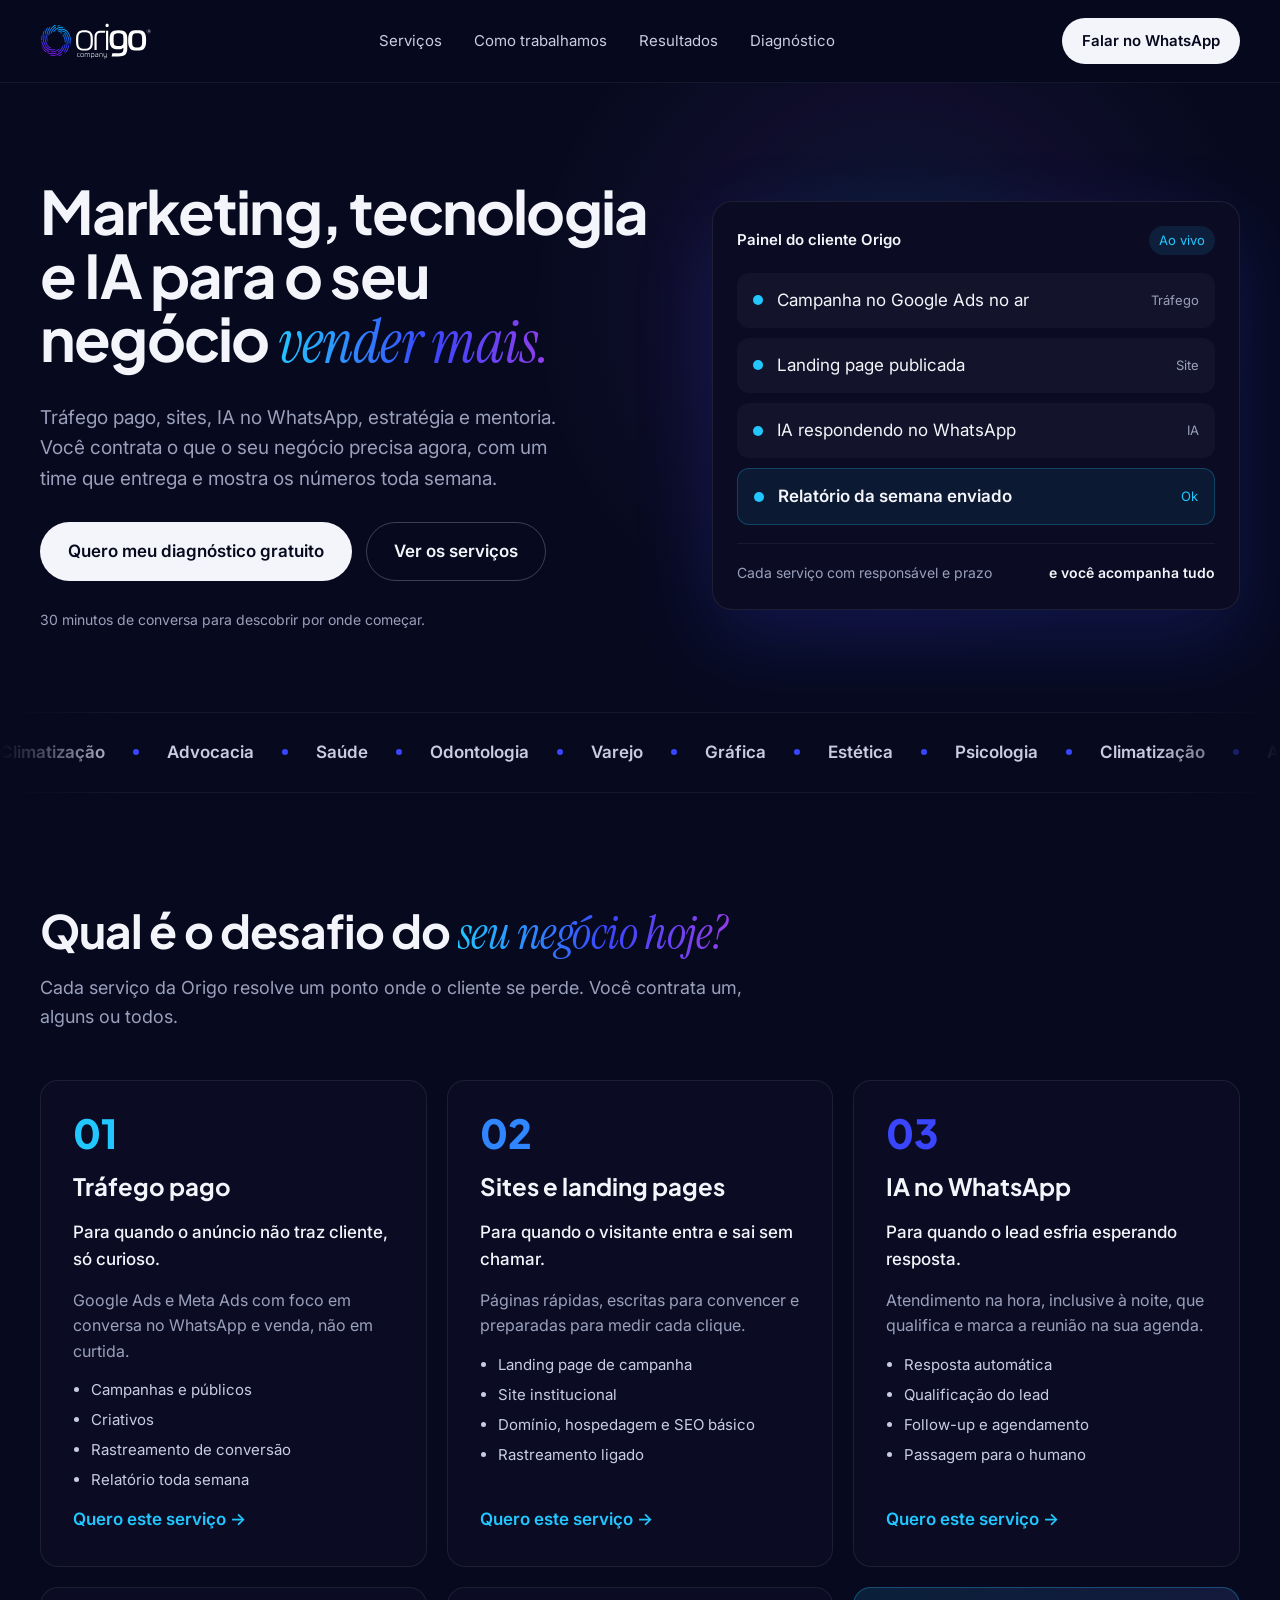
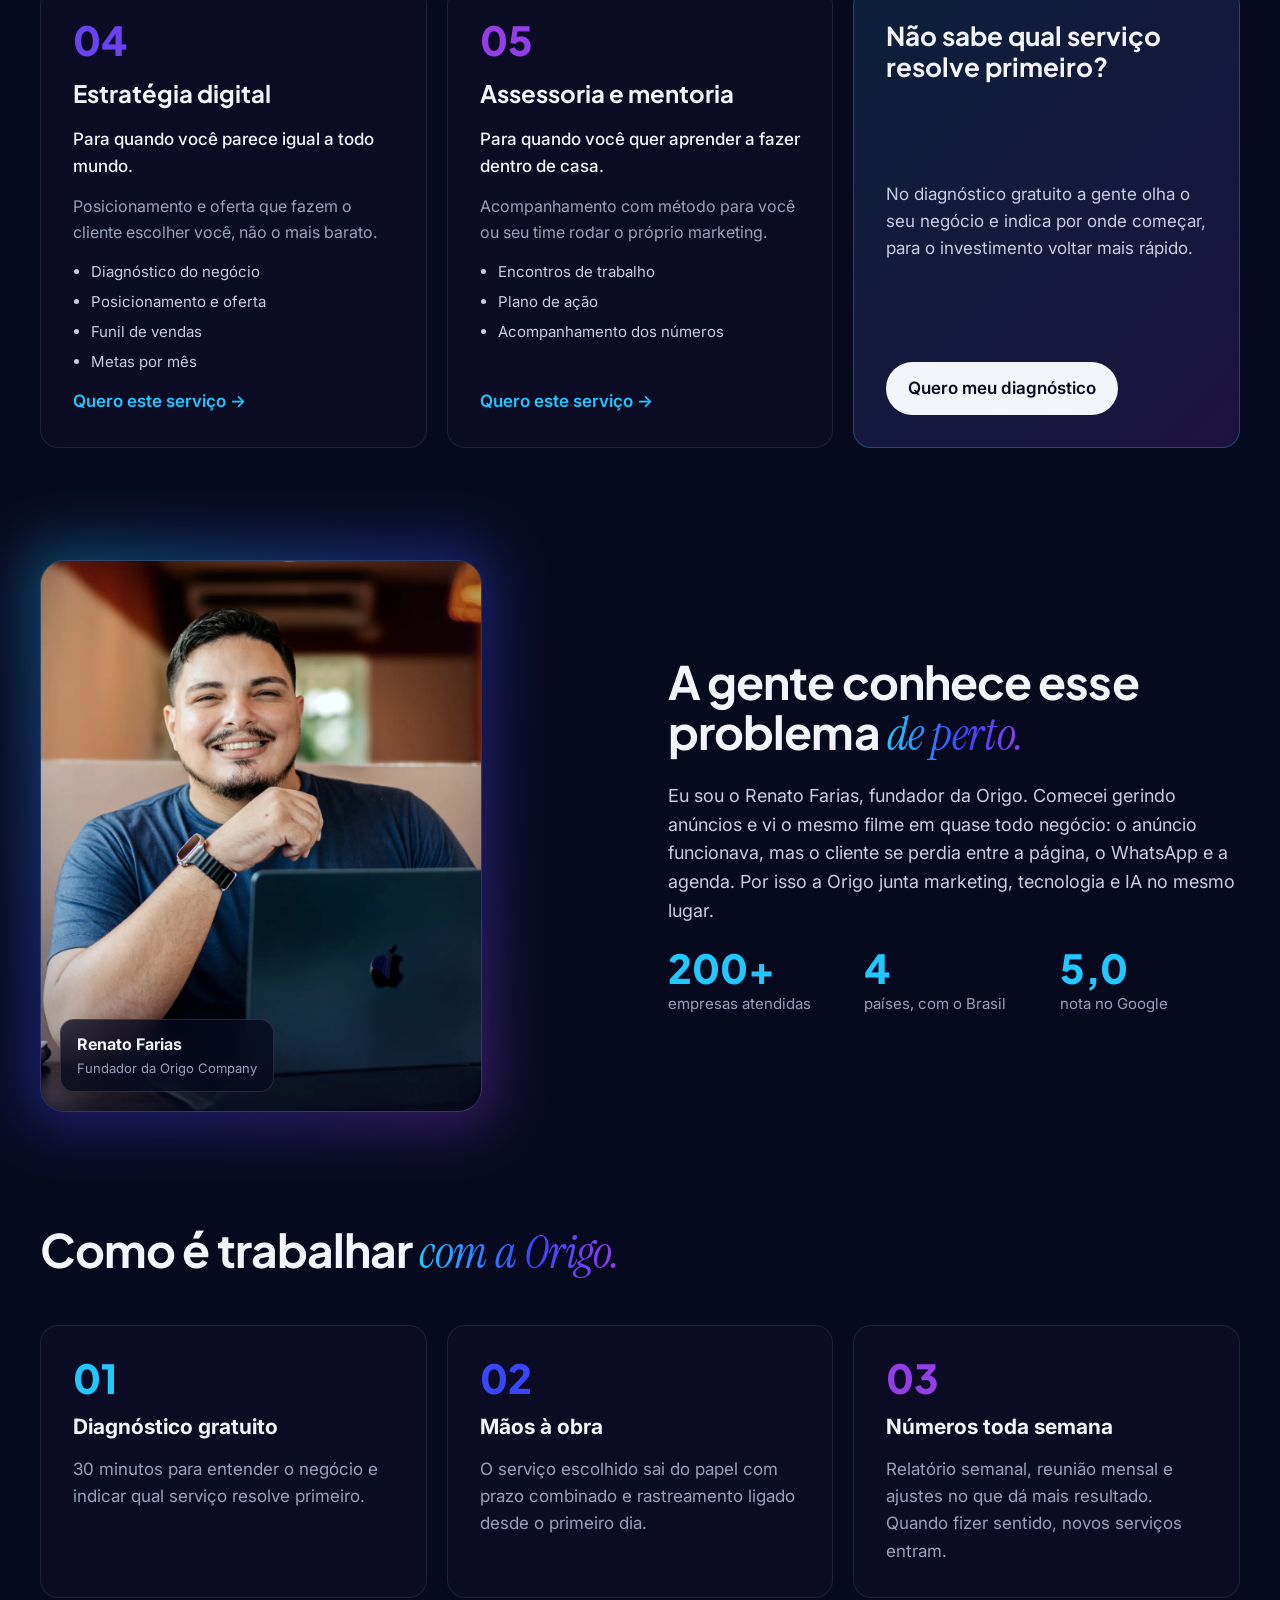
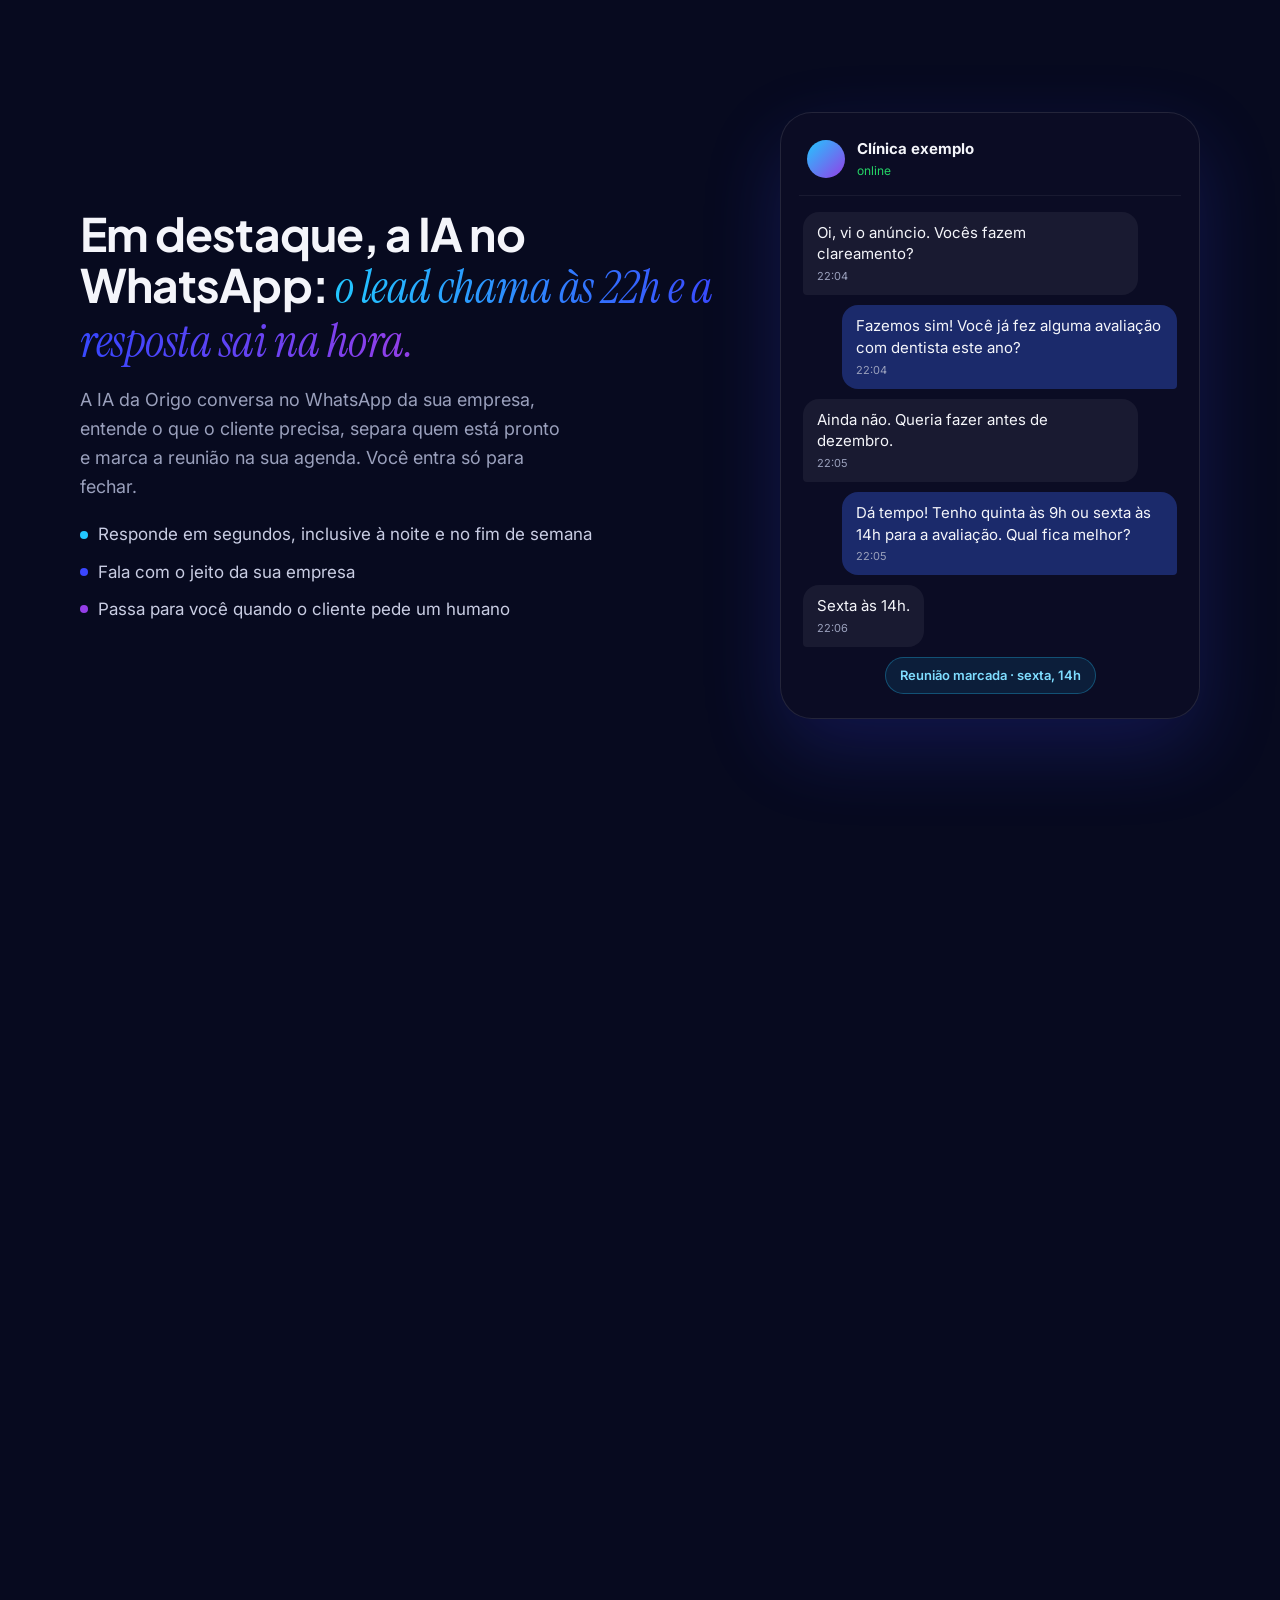
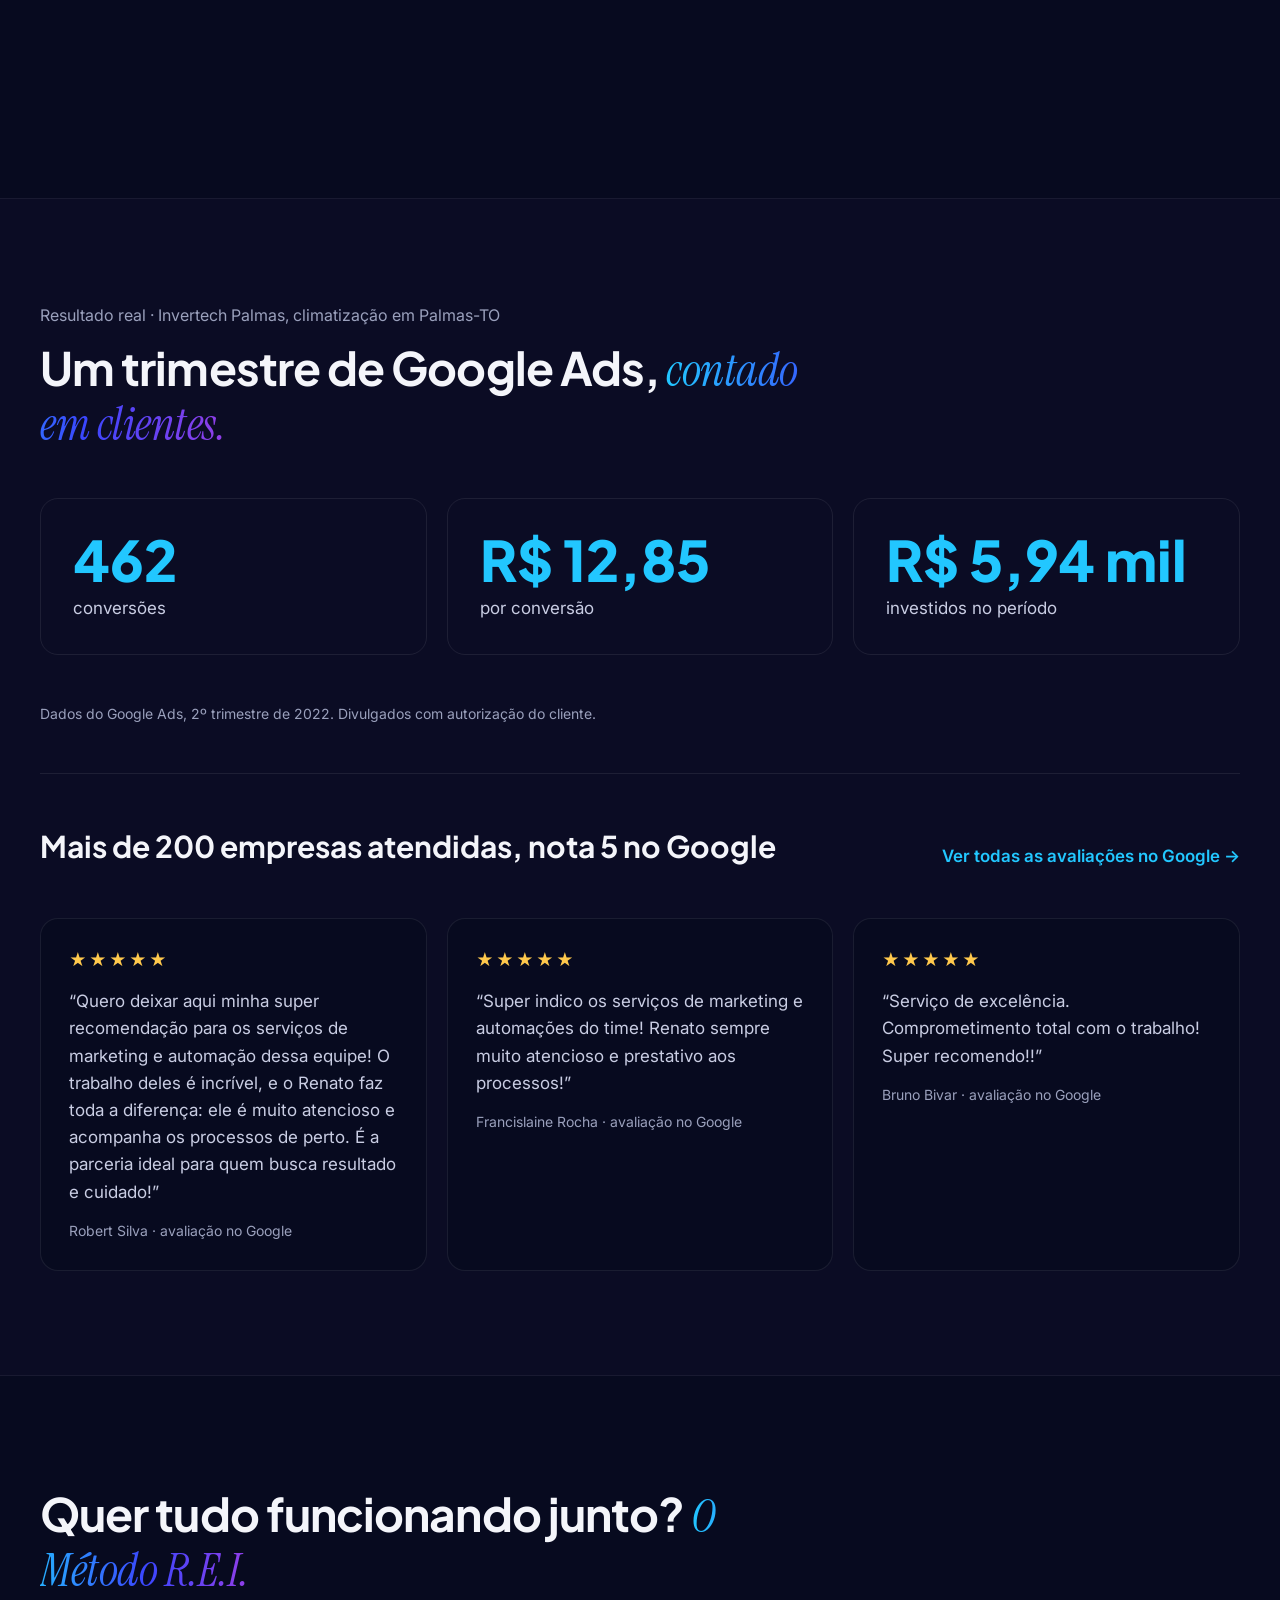
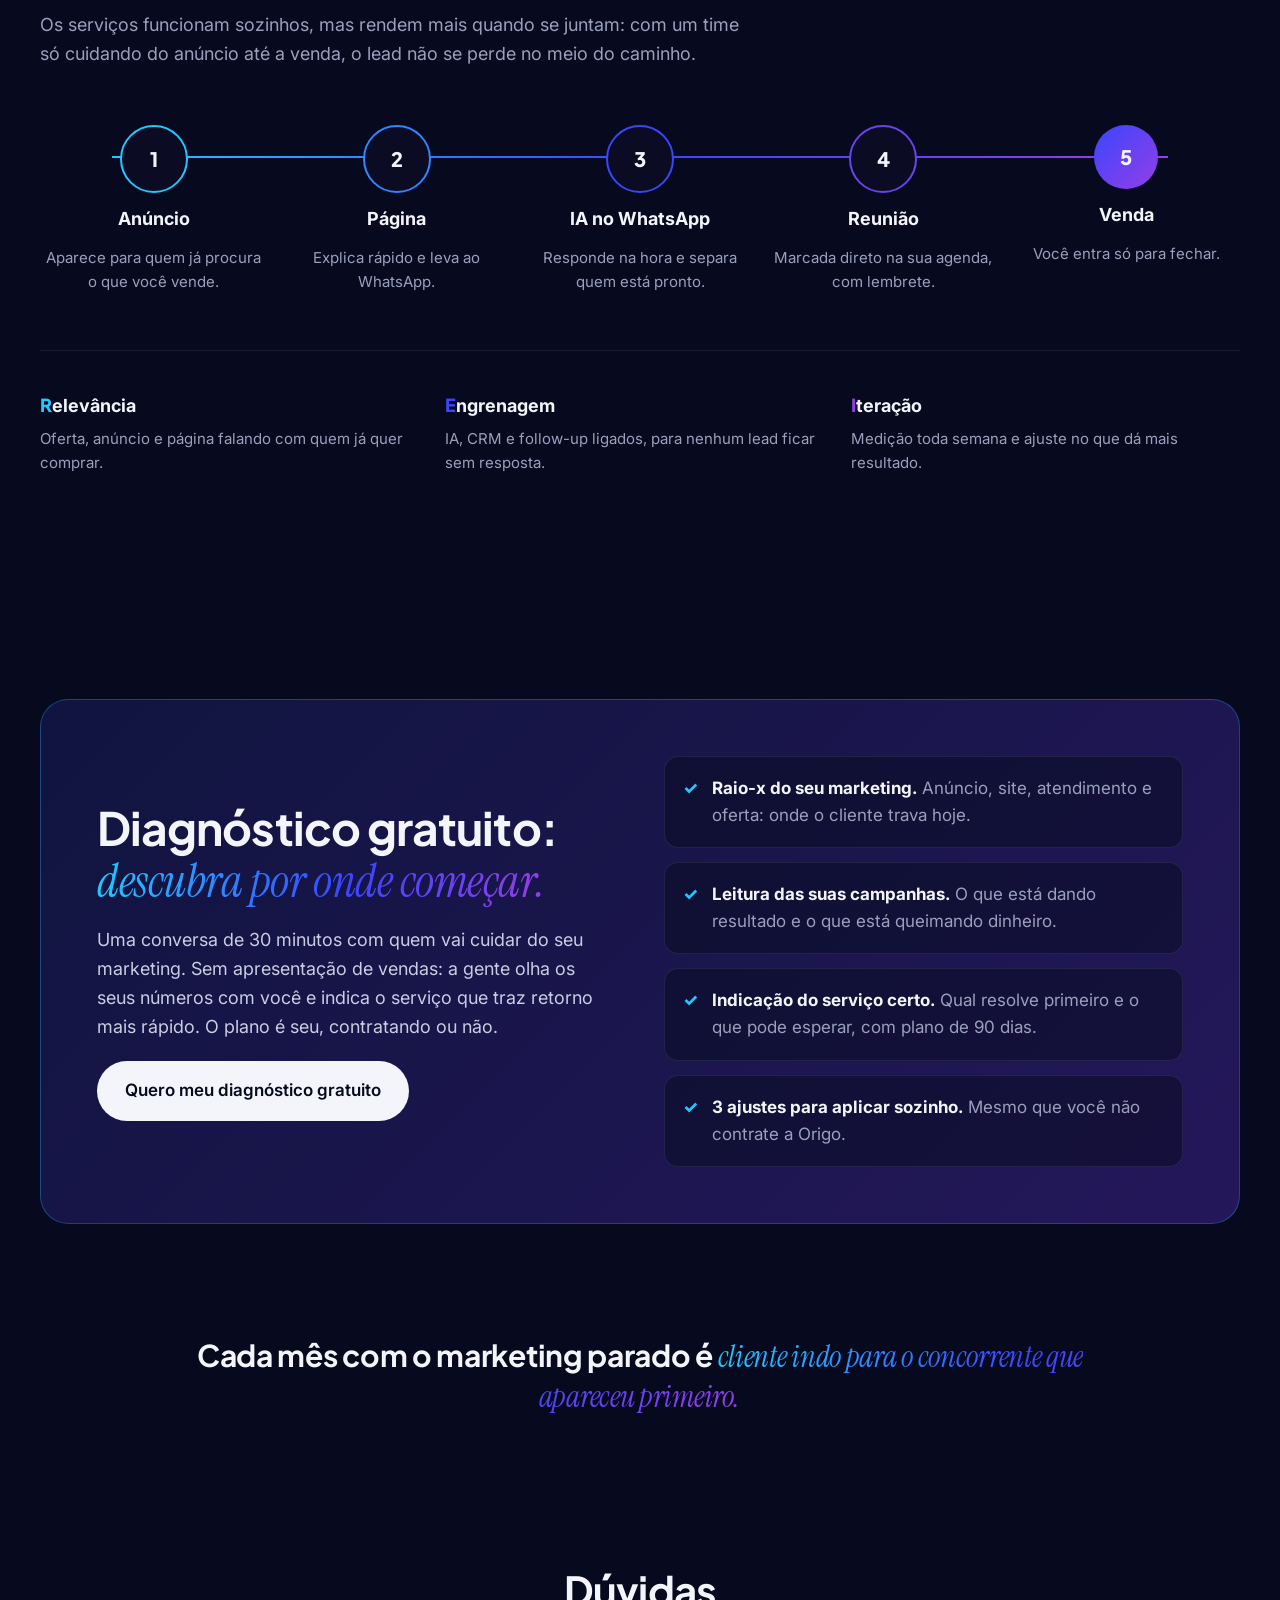
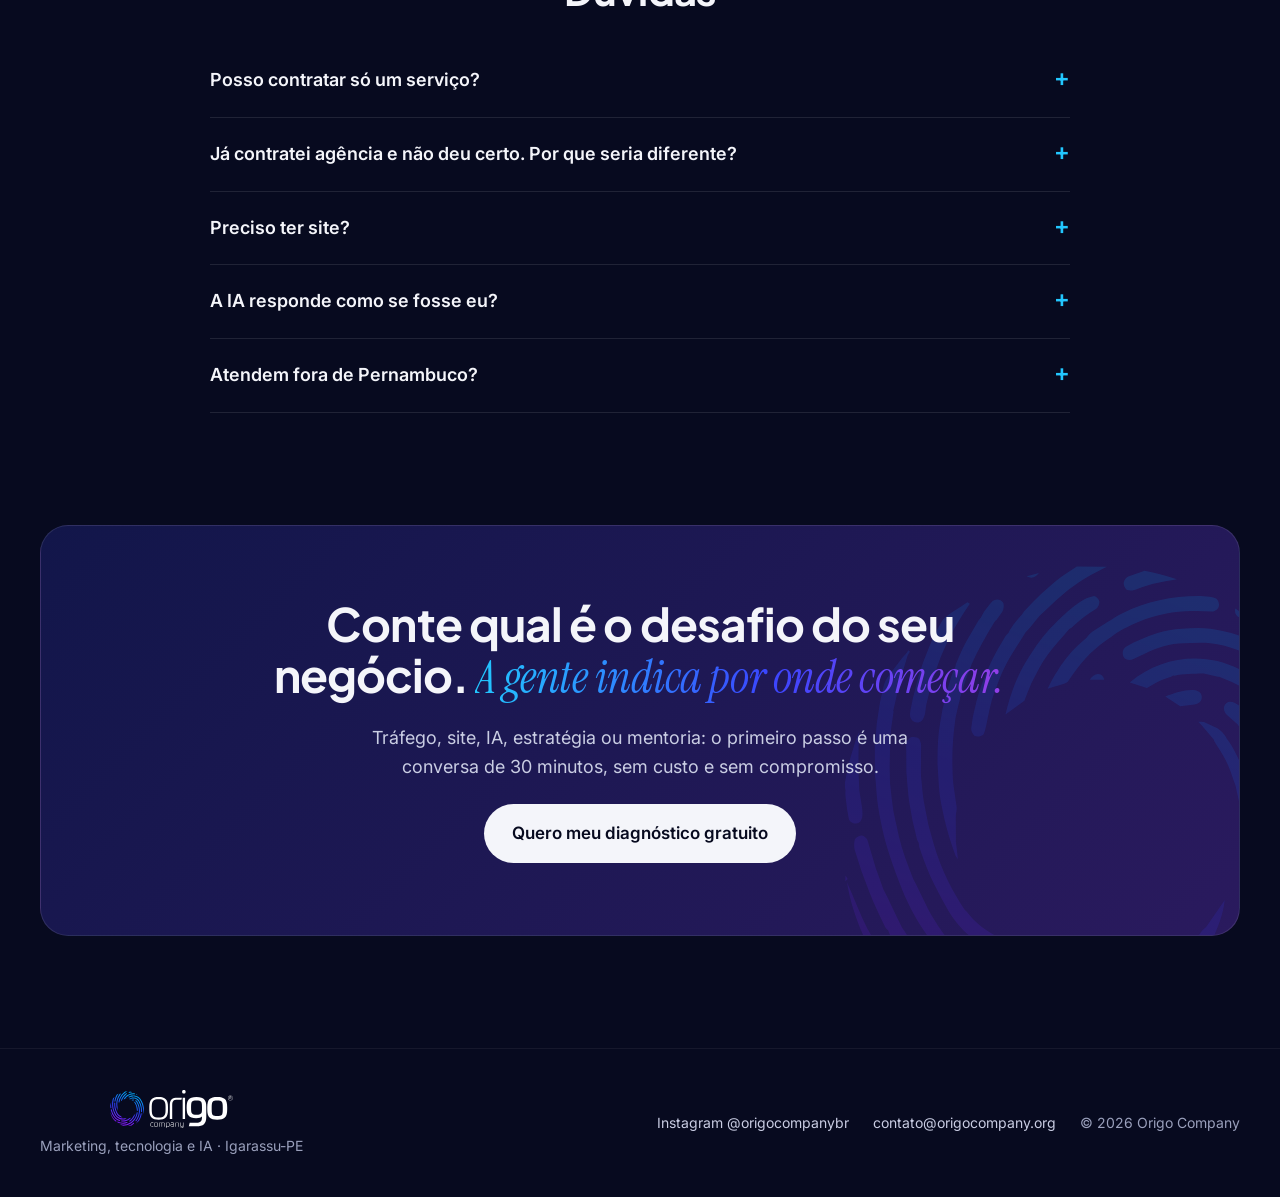
==== commit dd126d5f: "Faixa de nichos preenche telas largas sem buraco Co-Authored-By: Claude Opus 5.5 <noreply@anthropic." ====
--- a/index.html
+++ b/index.html
@@ -98,6 +98,38 @@
 <span style="display: inline-flex; align-items: center; gap: 28px; padding-right: 28px"><span>Gráfica</span><span aria-hidden="true" style="width: 6px; height: 6px; border-radius: 50%; background: #3A46FE"></span></span>
 <span style="display: inline-flex; align-items: center; gap: 28px; padding-right: 28px"><span>Estética</span><span aria-hidden="true" style="width: 6px; height: 6px; border-radius: 50%; background: #3A46FE"></span></span>
 <span style="display: inline-flex; align-items: center; gap: 28px; padding-right: 28px"><span>Psicologia</span><span aria-hidden="true" style="width: 6px; height: 6px; border-radius: 50%; background: #3A46FE"></span></span>
+<span style="display: inline-flex; align-items: center; gap: 28px; padding-right: 28px"><span>Climatização</span><span aria-hidden="true" style="width: 6px; height: 6px; border-radius: 50%; background: #3A46FE"></span></span>
+<span style="display: inline-flex; align-items: center; gap: 28px; padding-right: 28px"><span>Advocacia</span><span aria-hidden="true" style="width: 6px; height: 6px; border-radius: 50%; background: #3A46FE"></span></span>
+<span style="display: inline-flex; align-items: center; gap: 28px; padding-right: 28px"><span>Saúde</span><span aria-hidden="true" style="width: 6px; height: 6px; border-radius: 50%; background: #3A46FE"></span></span>
+<span style="display: inline-flex; align-items: center; gap: 28px; padding-right: 28px"><span>Odontologia</span><span aria-hidden="true" style="width: 6px; height: 6px; border-radius: 50%; background: #3A46FE"></span></span>
+<span style="display: inline-flex; align-items: center; gap: 28px; padding-right: 28px"><span>Varejo</span><span aria-hidden="true" style="width: 6px; height: 6px; border-radius: 50%; background: #3A46FE"></span></span>
+<span style="display: inline-flex; align-items: center; gap: 28px; padding-right: 28px"><span>Gráfica</span><span aria-hidden="true" style="width: 6px; height: 6px; border-radius: 50%; background: #3A46FE"></span></span>
+<span style="display: inline-flex; align-items: center; gap: 28px; padding-right: 28px"><span>Estética</span><span aria-hidden="true" style="width: 6px; height: 6px; border-radius: 50%; background: #3A46FE"></span></span>
+<span style="display: inline-flex; align-items: center; gap: 28px; padding-right: 28px"><span>Psicologia</span><span aria-hidden="true" style="width: 6px; height: 6px; border-radius: 50%; background: #3A46FE"></span></span>
+<span style="display: inline-flex; align-items: center; gap: 28px; padding-right: 28px"><span>Climatização</span><span aria-hidden="true" style="width: 6px; height: 6px; border-radius: 50%; background: #3A46FE"></span></span>
+<span style="display: inline-flex; align-items: center; gap: 28px; padding-right: 28px"><span>Advocacia</span><span aria-hidden="true" style="width: 6px; height: 6px; border-radius: 50%; background: #3A46FE"></span></span>
+<span style="display: inline-flex; align-items: center; gap: 28px; padding-right: 28px"><span>Saúde</span><span aria-hidden="true" style="width: 6px; height: 6px; border-radius: 50%; background: #3A46FE"></span></span>
+<span style="display: inline-flex; align-items: center; gap: 28px; padding-right: 28px"><span>Odontologia</span><span aria-hidden="true" style="width: 6px; height: 6px; border-radius: 50%; background: #3A46FE"></span></span>
+<span style="display: inline-flex; align-items: center; gap: 28px; padding-right: 28px"><span>Varejo</span><span aria-hidden="true" style="width: 6px; height: 6px; border-radius: 50%; background: #3A46FE"></span></span>
+<span style="display: inline-flex; align-items: center; gap: 28px; padding-right: 28px"><span>Gráfica</span><span aria-hidden="true" style="width: 6px; height: 6px; border-radius: 50%; background: #3A46FE"></span></span>
+<span style="display: inline-flex; align-items: center; gap: 28px; padding-right: 28px"><span>Estética</span><span aria-hidden="true" style="width: 6px; height: 6px; border-radius: 50%; background: #3A46FE"></span></span>
+<span style="display: inline-flex; align-items: center; gap: 28px; padding-right: 28px"><span>Psicologia</span><span aria-hidden="true" style="width: 6px; height: 6px; border-radius: 50%; background: #3A46FE"></span></span>
+<span aria-hidden="true" style="display: inline-flex; align-items: center; gap: 28px; padding-right: 28px"><span>Climatização</span><span aria-hidden="true" style="width: 6px; height: 6px; border-radius: 50%; background: #3A46FE"></span></span>
+<span aria-hidden="true" style="display: inline-flex; align-items: center; gap: 28px; padding-right: 28px"><span>Advocacia</span><span aria-hidden="true" style="width: 6px; height: 6px; border-radius: 50%; background: #3A46FE"></span></span>
+<span aria-hidden="true" style="display: inline-flex; align-items: center; gap: 28px; padding-right: 28px"><span>Saúde</span><span aria-hidden="true" style="width: 6px; height: 6px; border-radius: 50%; background: #3A46FE"></span></span>
+<span aria-hidden="true" style="display: inline-flex; align-items: center; gap: 28px; padding-right: 28px"><span>Odontologia</span><span aria-hidden="true" style="width: 6px; height: 6px; border-radius: 50%; background: #3A46FE"></span></span>
+<span aria-hidden="true" style="display: inline-flex; align-items: center; gap: 28px; padding-right: 28px"><span>Varejo</span><span aria-hidden="true" style="width: 6px; height: 6px; border-radius: 50%; background: #3A46FE"></span></span>
+<span aria-hidden="true" style="display: inline-flex; align-items: center; gap: 28px; padding-right: 28px"><span>Gráfica</span><span aria-hidden="true" style="width: 6px; height: 6px; border-radius: 50%; background: #3A46FE"></span></span>
+<span aria-hidden="true" style="display: inline-flex; align-items: center; gap: 28px; padding-right: 28px"><span>Estética</span><span aria-hidden="true" style="width: 6px; height: 6px; border-radius: 50%; background: #3A46FE"></span></span>
+<span aria-hidden="true" style="display: inline-flex; align-items: center; gap: 28px; padding-right: 28px"><span>Psicologia</span><span aria-hidden="true" style="width: 6px; height: 6px; border-radius: 50%; background: #3A46FE"></span></span>
+<span aria-hidden="true" style="display: inline-flex; align-items: center; gap: 28px; padding-right: 28px"><span>Climatização</span><span aria-hidden="true" style="width: 6px; height: 6px; border-radius: 50%; background: #3A46FE"></span></span>
+<span aria-hidden="true" style="display: inline-flex; align-items: center; gap: 28px; padding-right: 28px"><span>Advocacia</span><span aria-hidden="true" style="width: 6px; height: 6px; border-radius: 50%; background: #3A46FE"></span></span>
+<span aria-hidden="true" style="display: inline-flex; align-items: center; gap: 28px; padding-right: 28px"><span>Saúde</span><span aria-hidden="true" style="width: 6px; height: 6px; border-radius: 50%; background: #3A46FE"></span></span>
+<span aria-hidden="true" style="display: inline-flex; align-items: center; gap: 28px; padding-right: 28px"><span>Odontologia</span><span aria-hidden="true" style="width: 6px; height: 6px; border-radius: 50%; background: #3A46FE"></span></span>
+<span aria-hidden="true" style="display: inline-flex; align-items: center; gap: 28px; padding-right: 28px"><span>Varejo</span><span aria-hidden="true" style="width: 6px; height: 6px; border-radius: 50%; background: #3A46FE"></span></span>
+<span aria-hidden="true" style="display: inline-flex; align-items: center; gap: 28px; padding-right: 28px"><span>Gráfica</span><span aria-hidden="true" style="width: 6px; height: 6px; border-radius: 50%; background: #3A46FE"></span></span>
+<span aria-hidden="true" style="display: inline-flex; align-items: center; gap: 28px; padding-right: 28px"><span>Estética</span><span aria-hidden="true" style="width: 6px; height: 6px; border-radius: 50%; background: #3A46FE"></span></span>
+<span aria-hidden="true" style="display: inline-flex; align-items: center; gap: 28px; padding-right: 28px"><span>Psicologia</span><span aria-hidden="true" style="width: 6px; height: 6px; border-radius: 50%; background: #3A46FE"></span></span>
 <span aria-hidden="true" style="display: inline-flex; align-items: center; gap: 28px; padding-right: 28px"><span>Climatização</span><span aria-hidden="true" style="width: 6px; height: 6px; border-radius: 50%; background: #3A46FE"></span></span>
 <span aria-hidden="true" style="display: inline-flex; align-items: center; gap: 28px; padding-right: 28px"><span>Advocacia</span><span aria-hidden="true" style="width: 6px; height: 6px; border-radius: 50%; background: #3A46FE"></span></span>
 <span aria-hidden="true" style="display: inline-flex; align-items: center; gap: 28px; padding-right: 28px"><span>Saúde</span><span aria-hidden="true" style="width: 6px; height: 6px; border-radius: 50%; background: #3A46FE"></span></span>
--- a/origo/site.css
+++ b/origo/site.css
@@ -18,7 +18,7 @@
 @media (prefers-reduced-motion:reduce){.l1,.l2,.l3,.l4,.p1,.p2,.p3,.p4{animation:none}}
 .grad{font-family:'Instrument Serif',Georgia,serif;font-weight:400;font-style:italic;letter-spacing:-0.01em;padding-right:.06em}
 @keyframes corre{from{transform:translateX(0)}to{transform:translateX(-50%)}}
-.trilha{display:flex;width:max-content;animation:corre 38s linear infinite}
+.trilha{display:flex;width:max-content;animation:corre 90s linear infinite}
 .faixa:hover .trilha{animation-play-state:paused}
 @keyframes sobe{from{opacity:0;transform:translateY(28px)}to{opacity:1;transform:none}}
 @keyframes msg{from{opacity:0;transform:translateY(14px) scale(.98)}to{opacity:1;transform:none}}
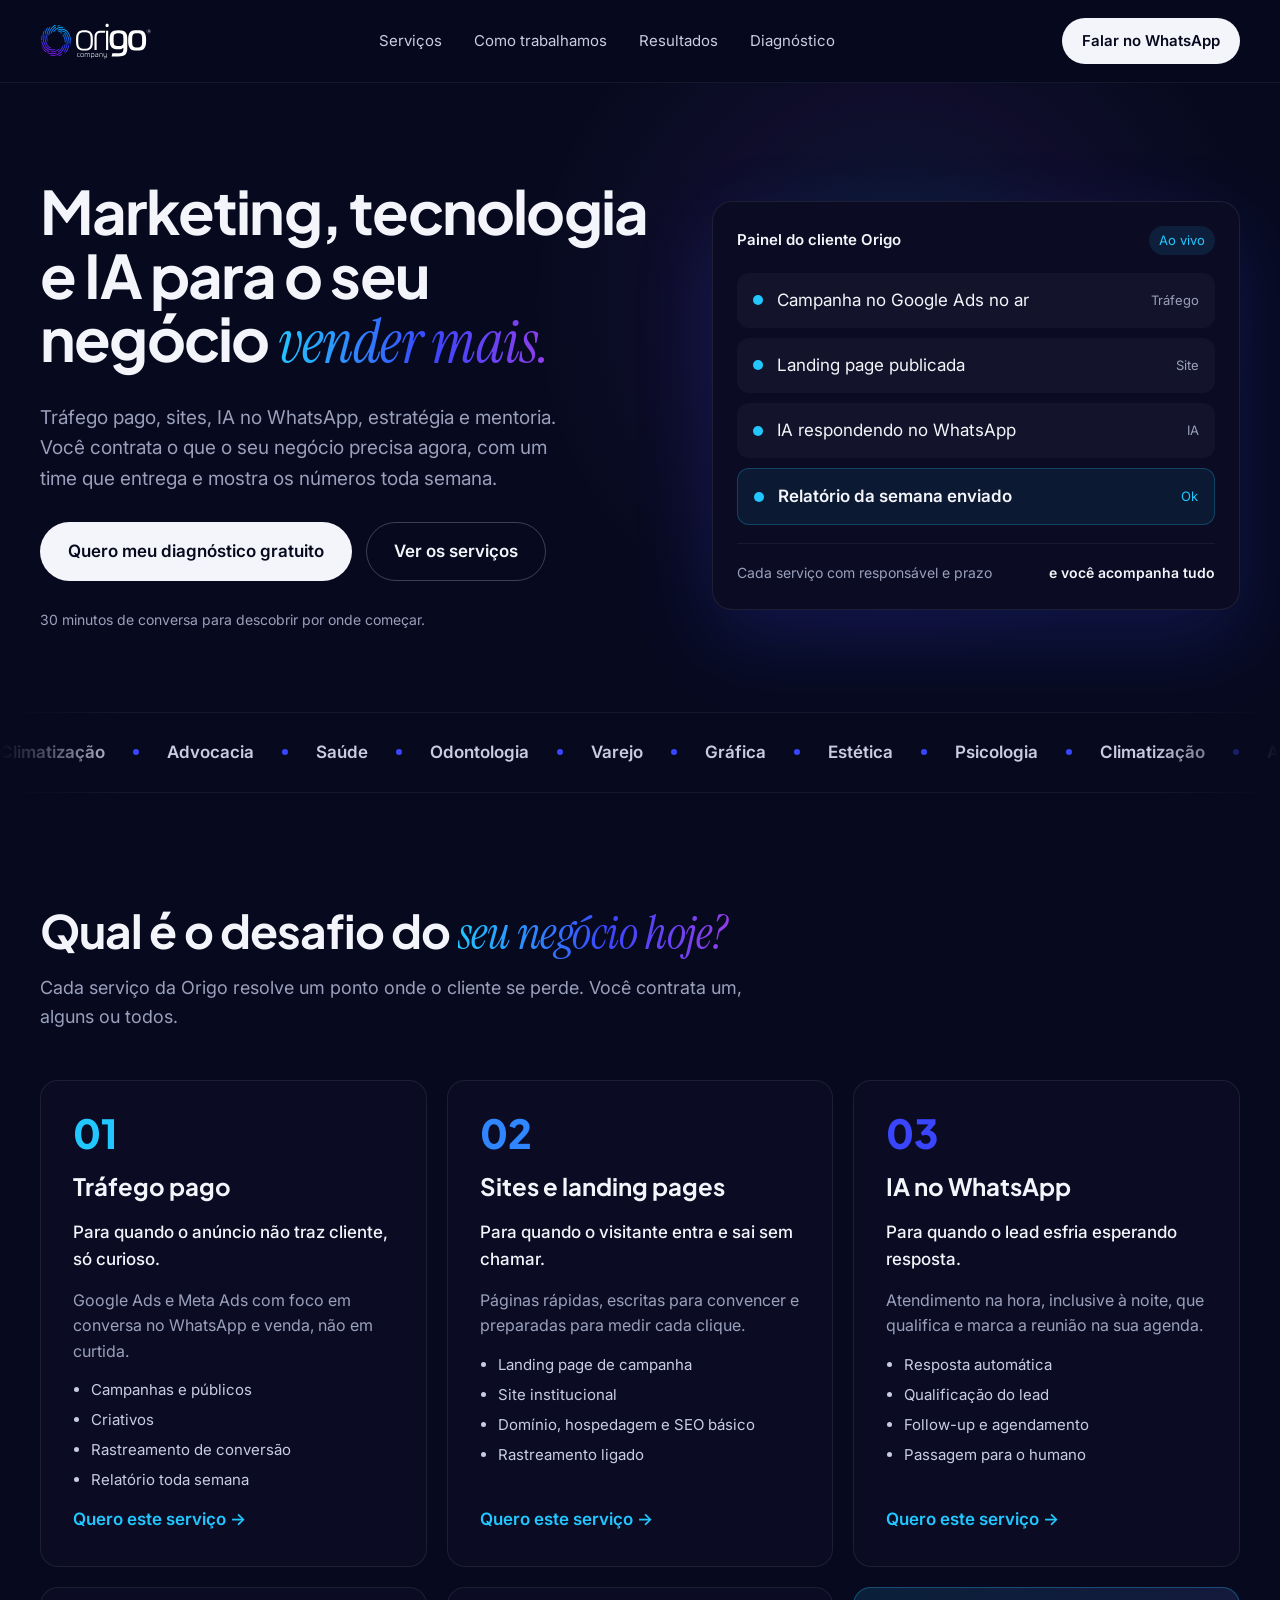
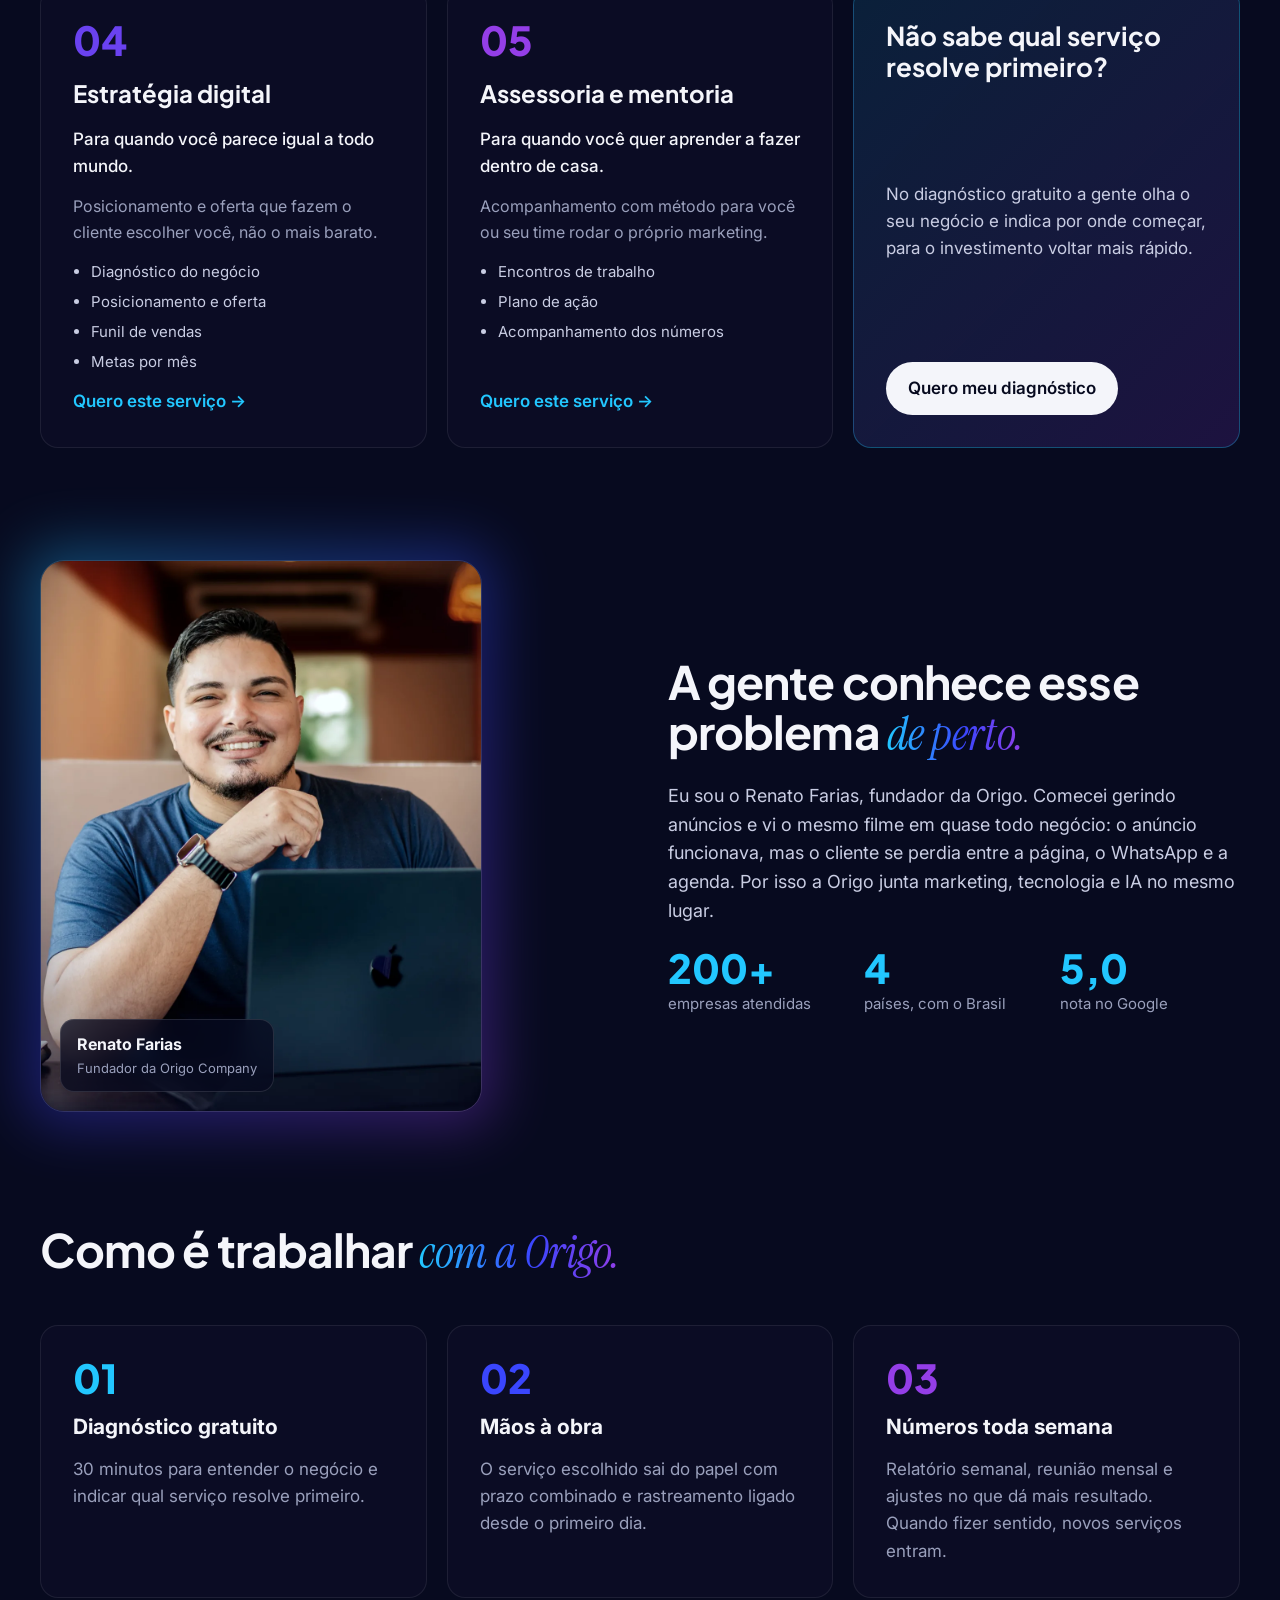
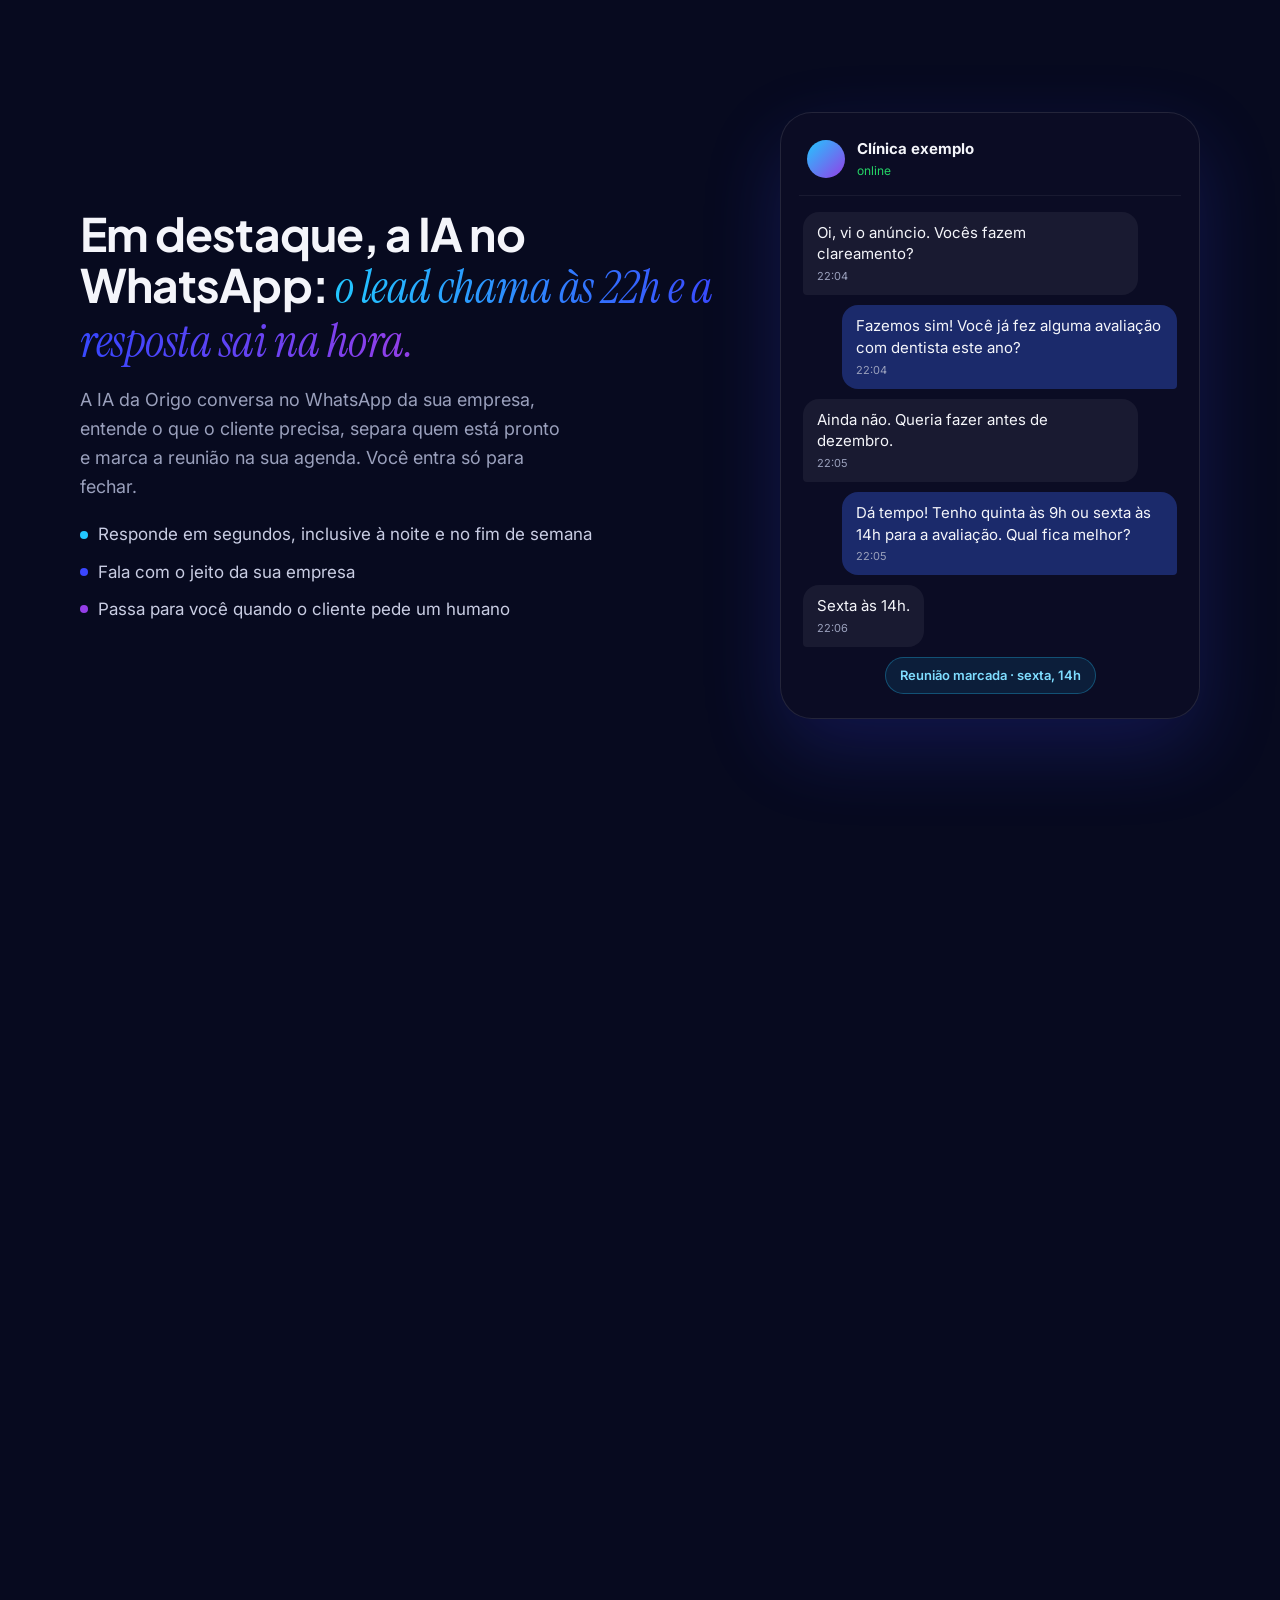
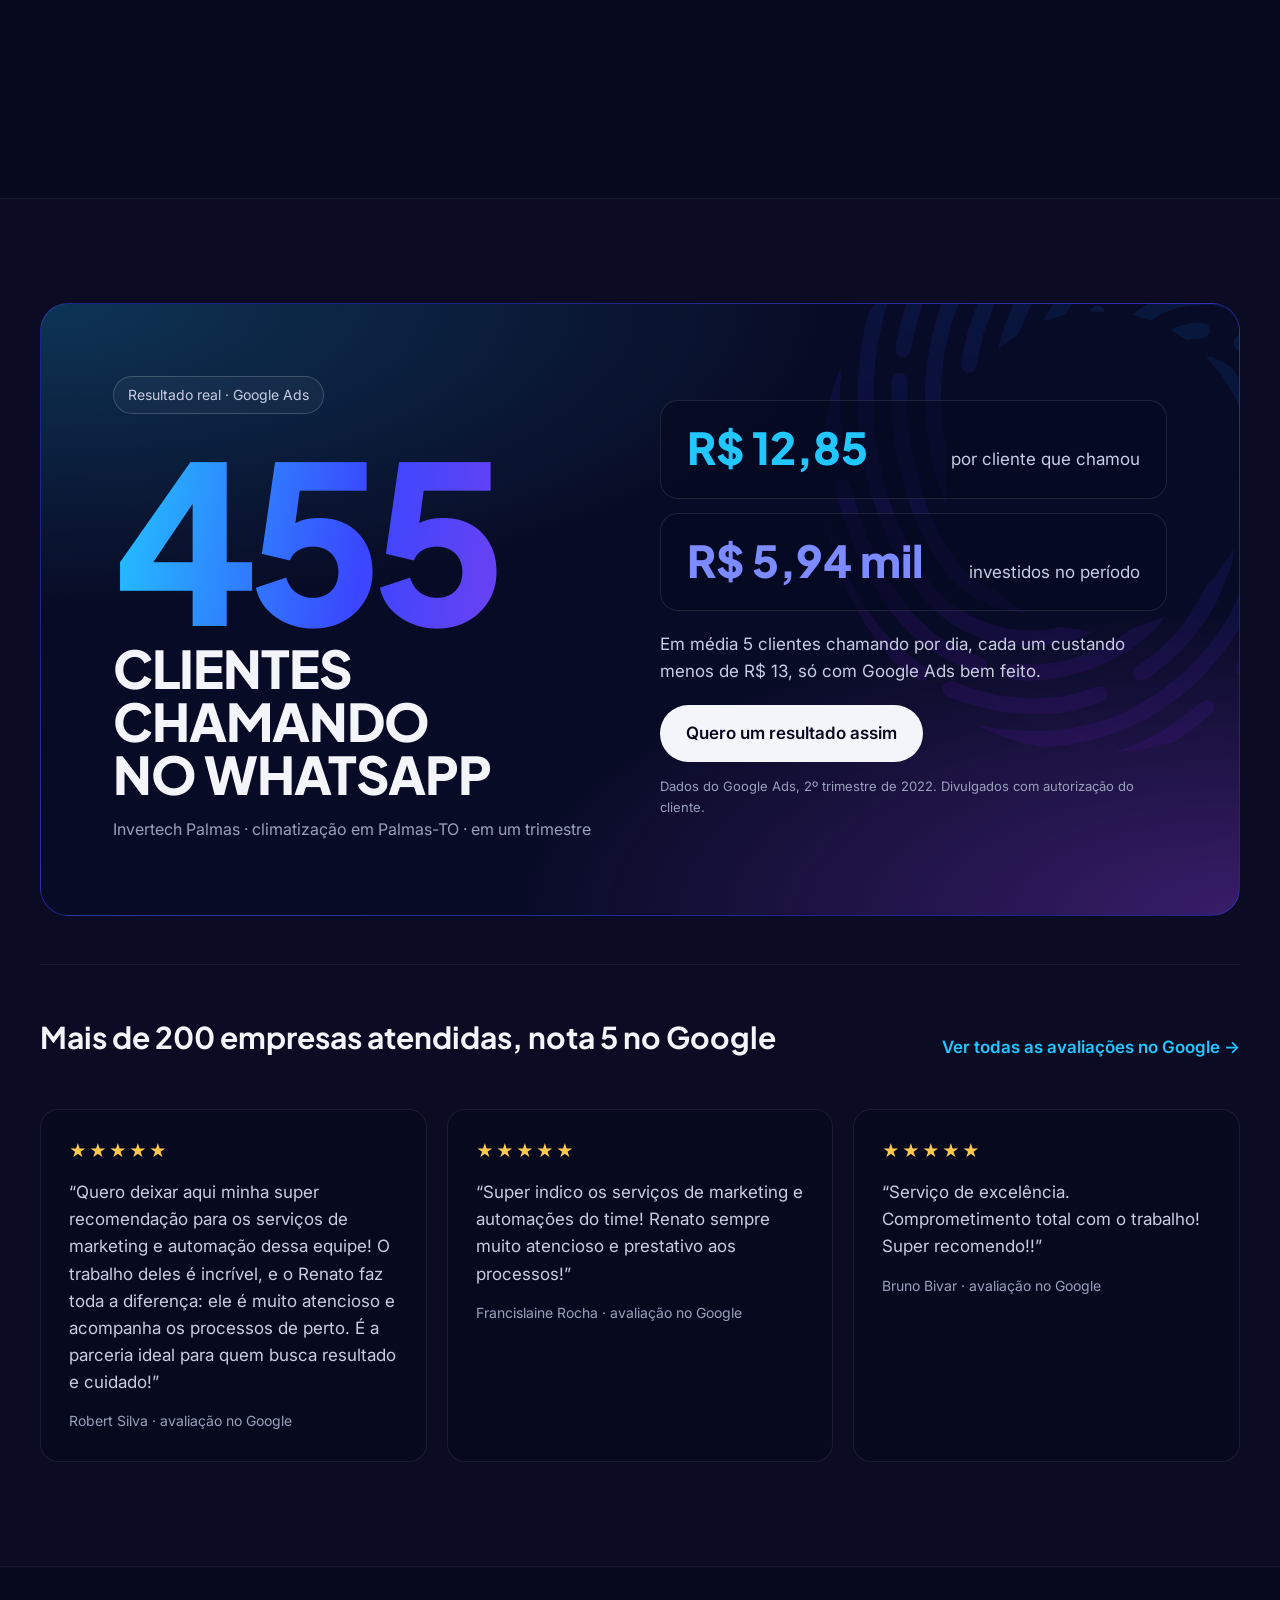
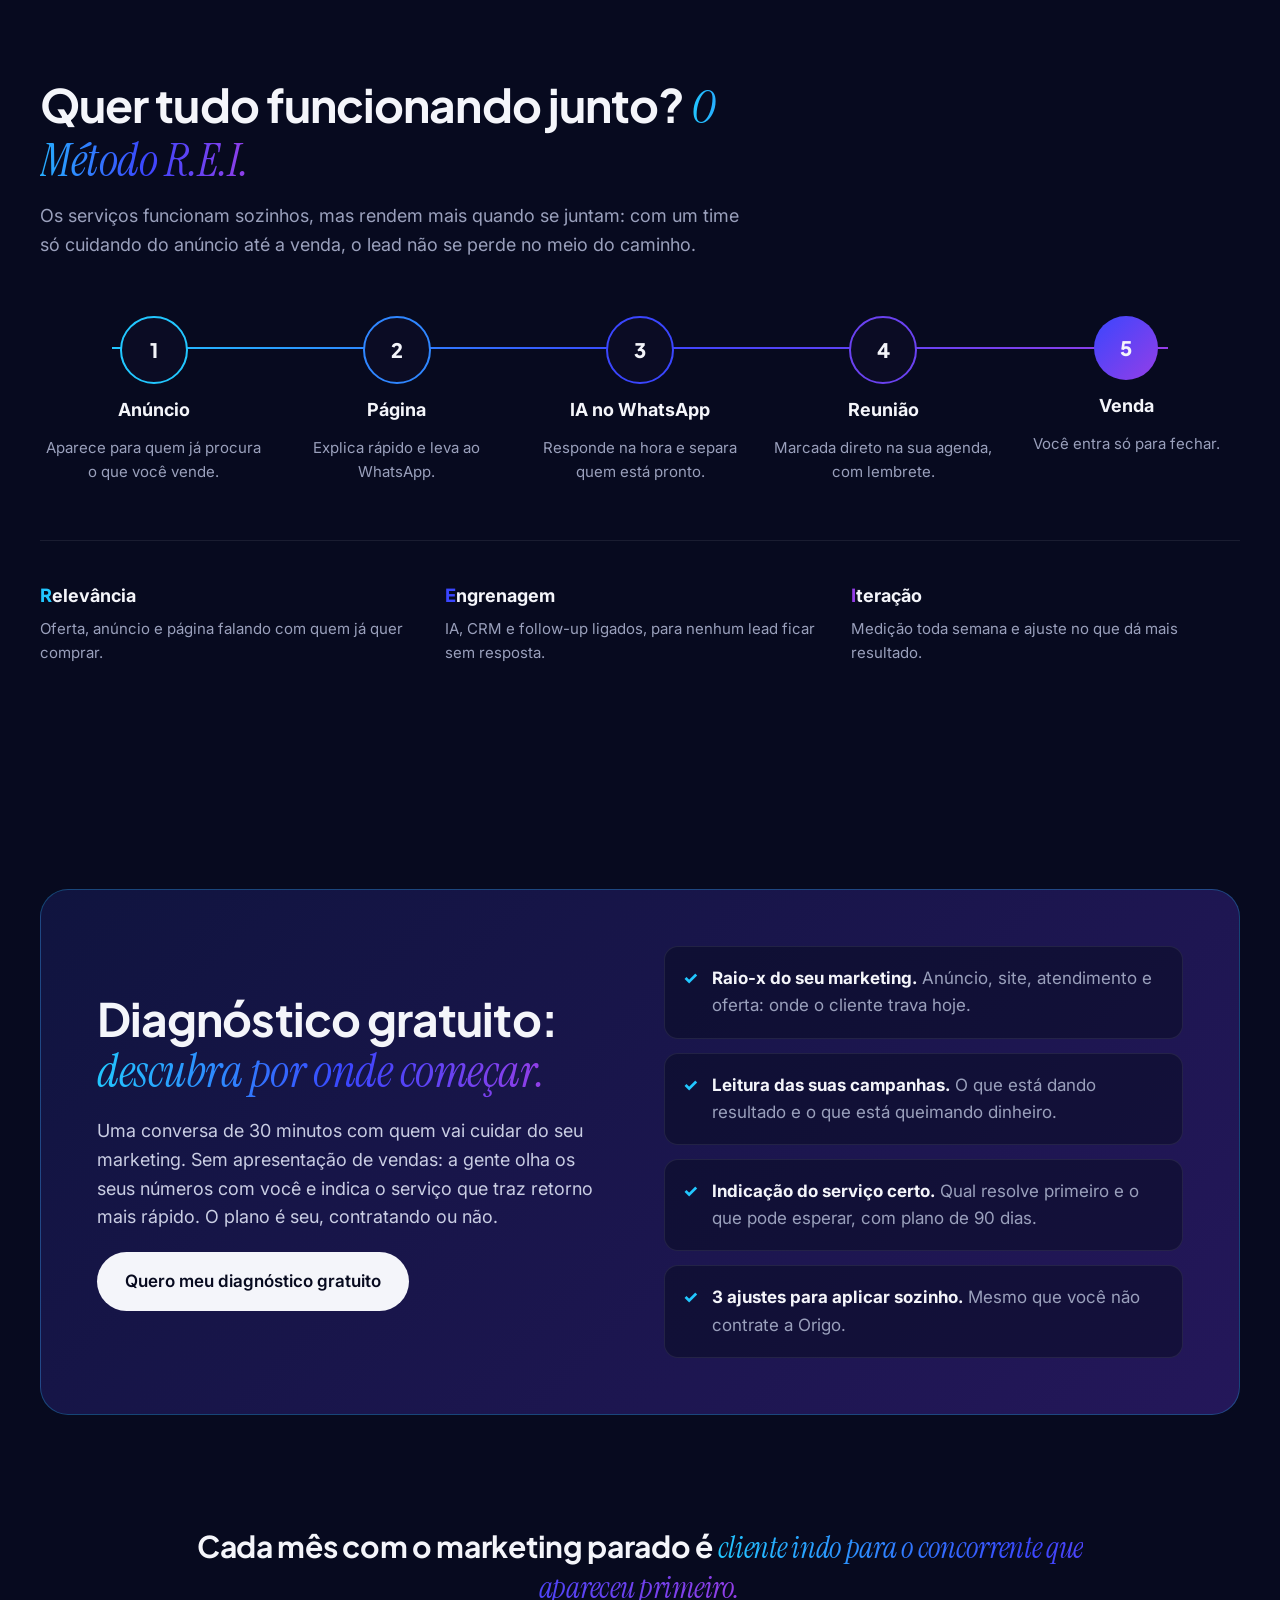
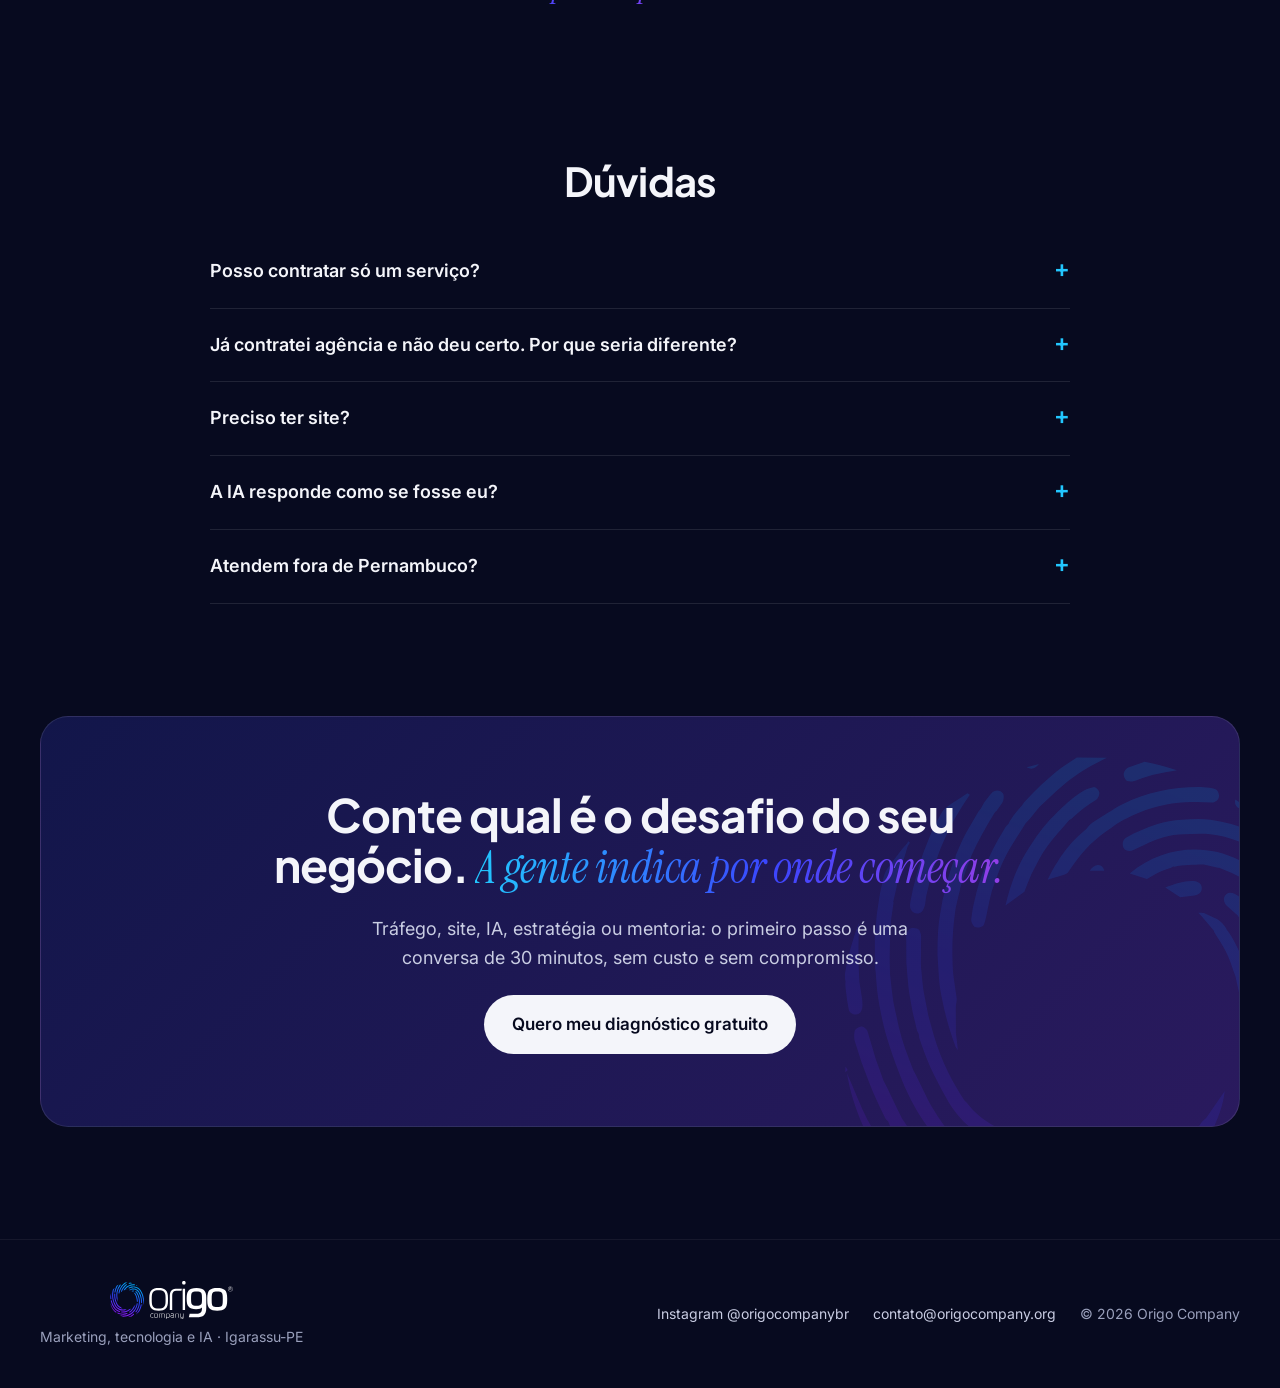
==== commit 22cdbc75: "Case Invertech em destaque: 462 gigante, clientes no WhatsApp e botão Co-Authored-By: Claude Opus 5." ====
--- a/index.html
+++ b/index.html
@@ -253,25 +253,22 @@
 
 <section id="resultados" style="background: #0B0C24; border-top: 1px solid rgba(255,255,255,0.06); border-bottom: 1px solid rgba(255,255,255,0.06)">
 <div class="sec" style="max-width: 1200px; margin: 0 auto; padding: 104px 40px; display: flex; flex-direction: column; gap: 48px">
-<div style="display: flex; flex-direction: column; gap: 14px; max-width: 760px">
-<span style="color: #9AA0BC; font-size: 16px">Resultado real · Invertech Palmas, climatização em Palmas-TO</span>
-<h2 class="h2 rv" style="margin: 0; font-family: 'Plus Jakarta Sans', sans-serif; font-weight: 700; font-size: 46px; line-height: 1.1; letter-spacing: -0.02em">Um trimestre de Google Ads, <span class="grad" style="font-style: italic">contado em clientes.</span></h2>
-</div>
-<div style="display: grid; grid-template-columns: repeat(auto-fit, minmax(min(240px, 100%), 1fr)); gap: 20px">
-<div style="border: 1px solid rgba(255,255,255,0.08); border-radius: 18px; padding: 32px; display: flex; flex-direction: column; gap: 8px">
-<span style="font-family: 'Plus Jakarta Sans', sans-serif; font-weight: 800; font-size: 56px; line-height: 1; color: #22C7FF"><span class="cnt" data-alvo="462">462</span></span>
-<span style="color: #C9CDE3">conversões</span>
-</div>
-<div style="border: 1px solid rgba(255,255,255,0.08); border-radius: 18px; padding: 32px; display: flex; flex-direction: column; gap: 8px">
-<span style="font-family: 'Plus Jakarta Sans', sans-serif; font-weight: 800; font-size: 56px; line-height: 1; color: #22C7FF">R$ 12,85</span>
-<span style="color: #C9CDE3">por conversão</span>
-</div>
-<div style="border: 1px solid rgba(255,255,255,0.08); border-radius: 18px; padding: 32px; display: flex; flex-direction: column; gap: 8px">
-<span style="font-family: 'Plus Jakarta Sans', sans-serif; font-weight: 800; font-size: 56px; line-height: 1; color: #22C7FF">R$ 5,94 mil</span>
-<span style="color: #C9CDE3">investidos no período</span>
-</div>
-</div>
-<p style="margin: 0; color: #9AA0BC; font-size: 14px">Dados do Google Ads, 2º trimestre de 2022. Divulgados com autorização do cliente.</p>
+<div class="rv case" style="position: relative; overflow: hidden; z-index: 0; border-radius: 28px; border: 1px solid rgba(58,70,254,0.45); background: radial-gradient(120% 90% at 0% 0%, rgba(34,199,255,0.22), transparent 55%), radial-gradient(110% 90% at 100% 100%, rgba(148,62,231,0.35), transparent 55%), #080B26; padding: clamp(32px, 6vw, 72px); display: grid; grid-template-columns: repeat(auto-fit, minmax(min(380px, 100%), 1fr)); gap: 40px; align-items: center">
+<img src="/origo/assets/simbolo-origo.svg" alt="" aria-hidden="true" style="position: absolute; right: -140px; top: -120px; width: 560px; height: auto; opacity: 0.10; pointer-events: none; z-index: -1">
+<div style="display: flex; flex-direction: column; gap: 6px">
+<span style="align-self: flex-start; font-size: 14px; color: #C9CDE3; border: 1px solid rgba(255,255,255,0.18); background: rgba(255,255,255,0.04); border-radius: 999px; padding: 7px 14px">Resultado real · Google Ads</span>
+<span class="case-num" style="font-family: 'Plus Jakarta Sans', sans-serif; font-weight: 800; font-size: clamp(120px, 18vw, 220px); line-height: 0.9; letter-spacing: -0.05em; background: linear-gradient(100deg, #22C7FF 0%, #3A46FE 50%, #943EE7 100%); -webkit-background-clip: text; background-clip: text; color: transparent; margin-top: 18px"><span class="cnt" data-alvo="462">462</span></span>
+<span style="font-family: 'Plus Jakarta Sans', sans-serif; font-weight: 800; font-size: clamp(30px, 4.2vw, 52px); line-height: 1.02; letter-spacing: -0.02em; text-transform: uppercase">Clientes chamando<br>no WhatsApp</span>
+<span style="color: #9AA0BC; font-size: 16px; margin-top: 10px">Invertech Palmas · climatização em Palmas-TO · em um trimestre</span>
+</div>
+<div style="display: flex; flex-direction: column; gap: 14px">
+<div style="background: rgba(7,10,31,0.55); border: 1px solid rgba(255,255,255,0.1); border-radius: 18px; padding: 24px 26px; display: flex; align-items: baseline; justify-content: space-between; gap: 16px; flex-wrap: wrap"><span style="font-family: 'Plus Jakarta Sans', sans-serif; font-weight: 800; font-size: 44px; line-height: 1; color: #22C7FF">R$ 12,85</span><span style="color: #C9CDE3">por cliente que chamou</span></div>
+<div style="background: rgba(7,10,31,0.55); border: 1px solid rgba(255,255,255,0.1); border-radius: 18px; padding: 24px 26px; display: flex; align-items: baseline; justify-content: space-between; gap: 16px; flex-wrap: wrap"><span style="font-family: 'Plus Jakarta Sans', sans-serif; font-weight: 800; font-size: 44px; line-height: 1; color: #7C8BFF">R$ 5,94 mil</span><span style="color: #C9CDE3">investidos no período</span></div>
+<p style="margin: 6px 0 0; color: #C9CDE3; font-size: 17px">Em média 5 clientes chamando por dia, cada um custando menos de R$ 13, só com Google Ads bem feito.</p>
+<a class="btn" href="https://wa.me/5581985647633?text=Ol%C3%A1%2C%20quero%20um%20resultado%20como%20o%20da%20Invertech%20(site%2C%20case)" style="align-self: flex-start; background: #F4F5FA; color: #070A1F; text-decoration: none; font-weight: 600; padding: 15px 26px; border-radius: 999px; margin-top: 6px">Quero um resultado assim</a>
+<span style="color: #9AA0BC; font-size: 13px">Dados do Google Ads, 2º trimestre de 2022. Divulgados com autorização do cliente.</span>
+</div>
+</div>
 <div style="height: 1px; background: rgba(255,255,255,0.08)"></div>
 <div style="display: flex; flex-wrap: wrap; justify-content: space-between; align-items: flex-end; gap: 16px">
 <h3 style="margin: 0; font-family: 'Plus Jakarta Sans', sans-serif; font-size: 30px; font-weight: 700">Mais de 200 empresas atendidas, nota 5 no Google</h3>
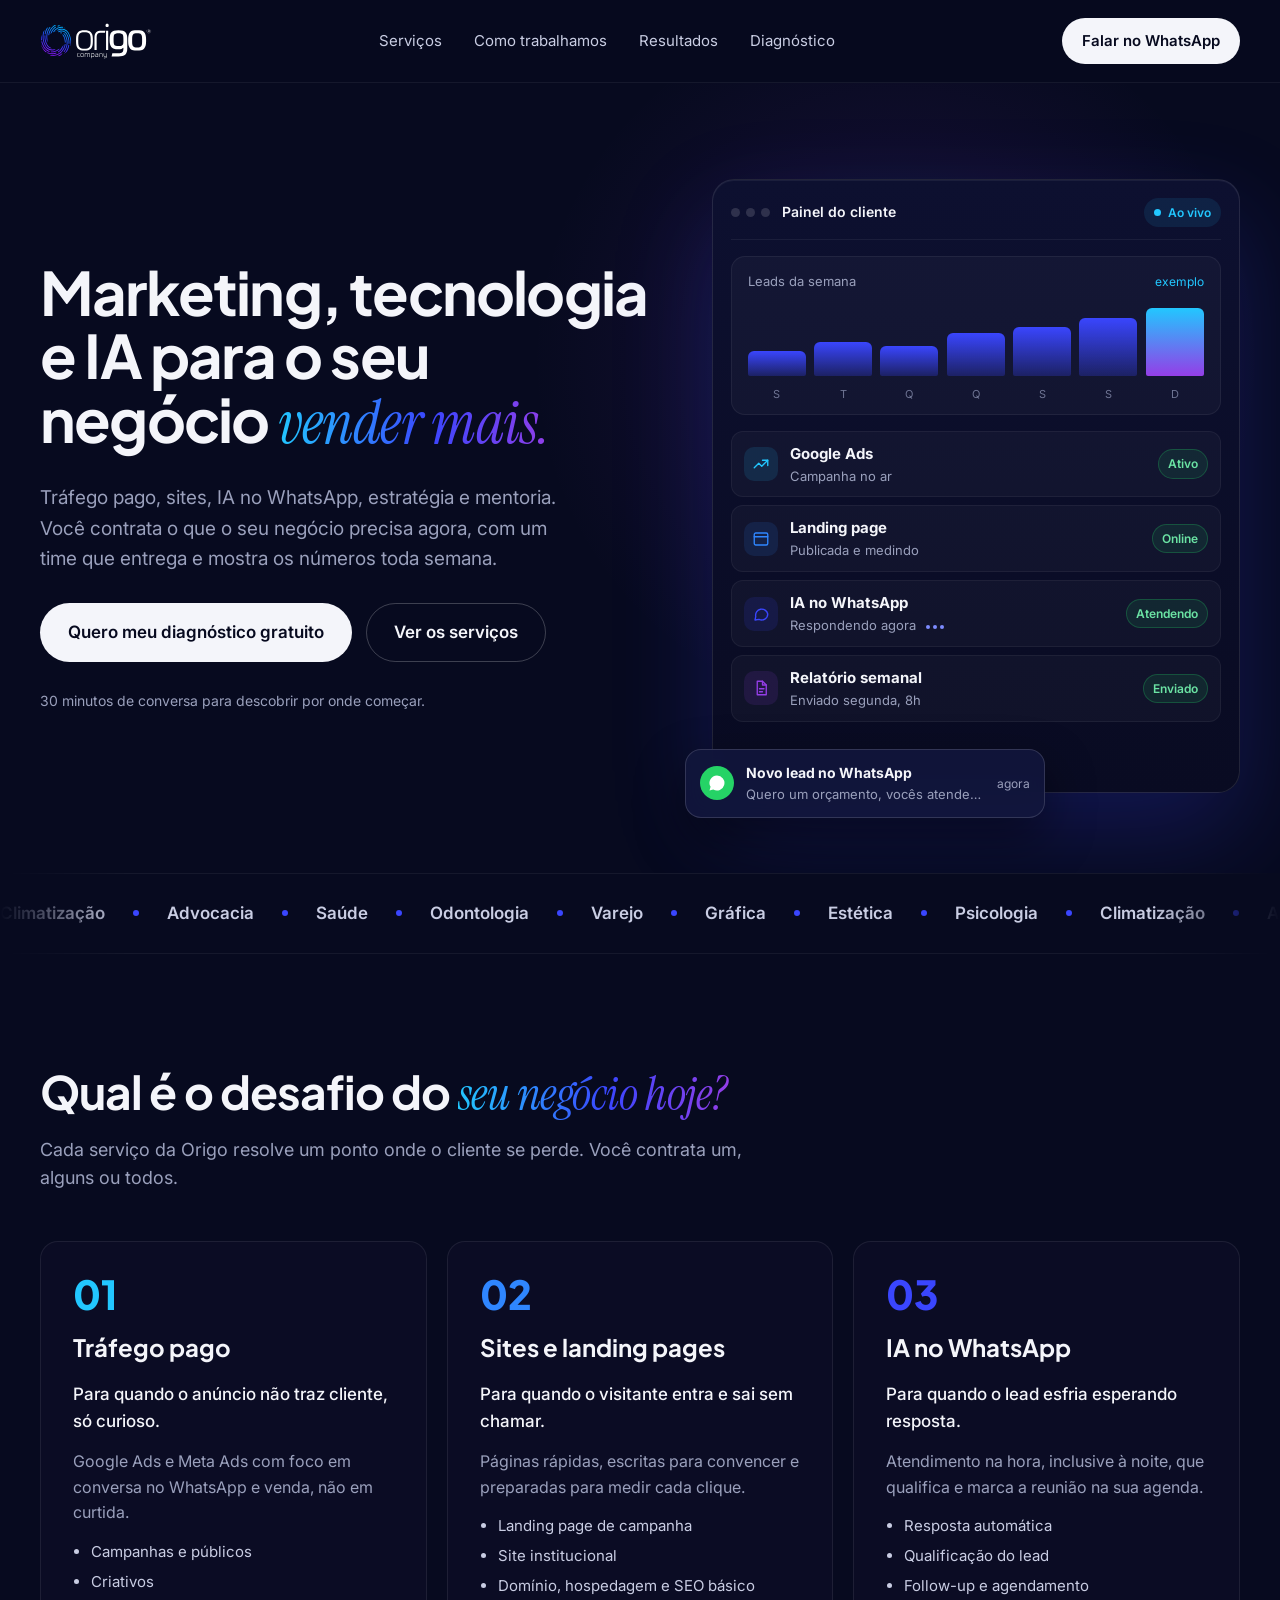
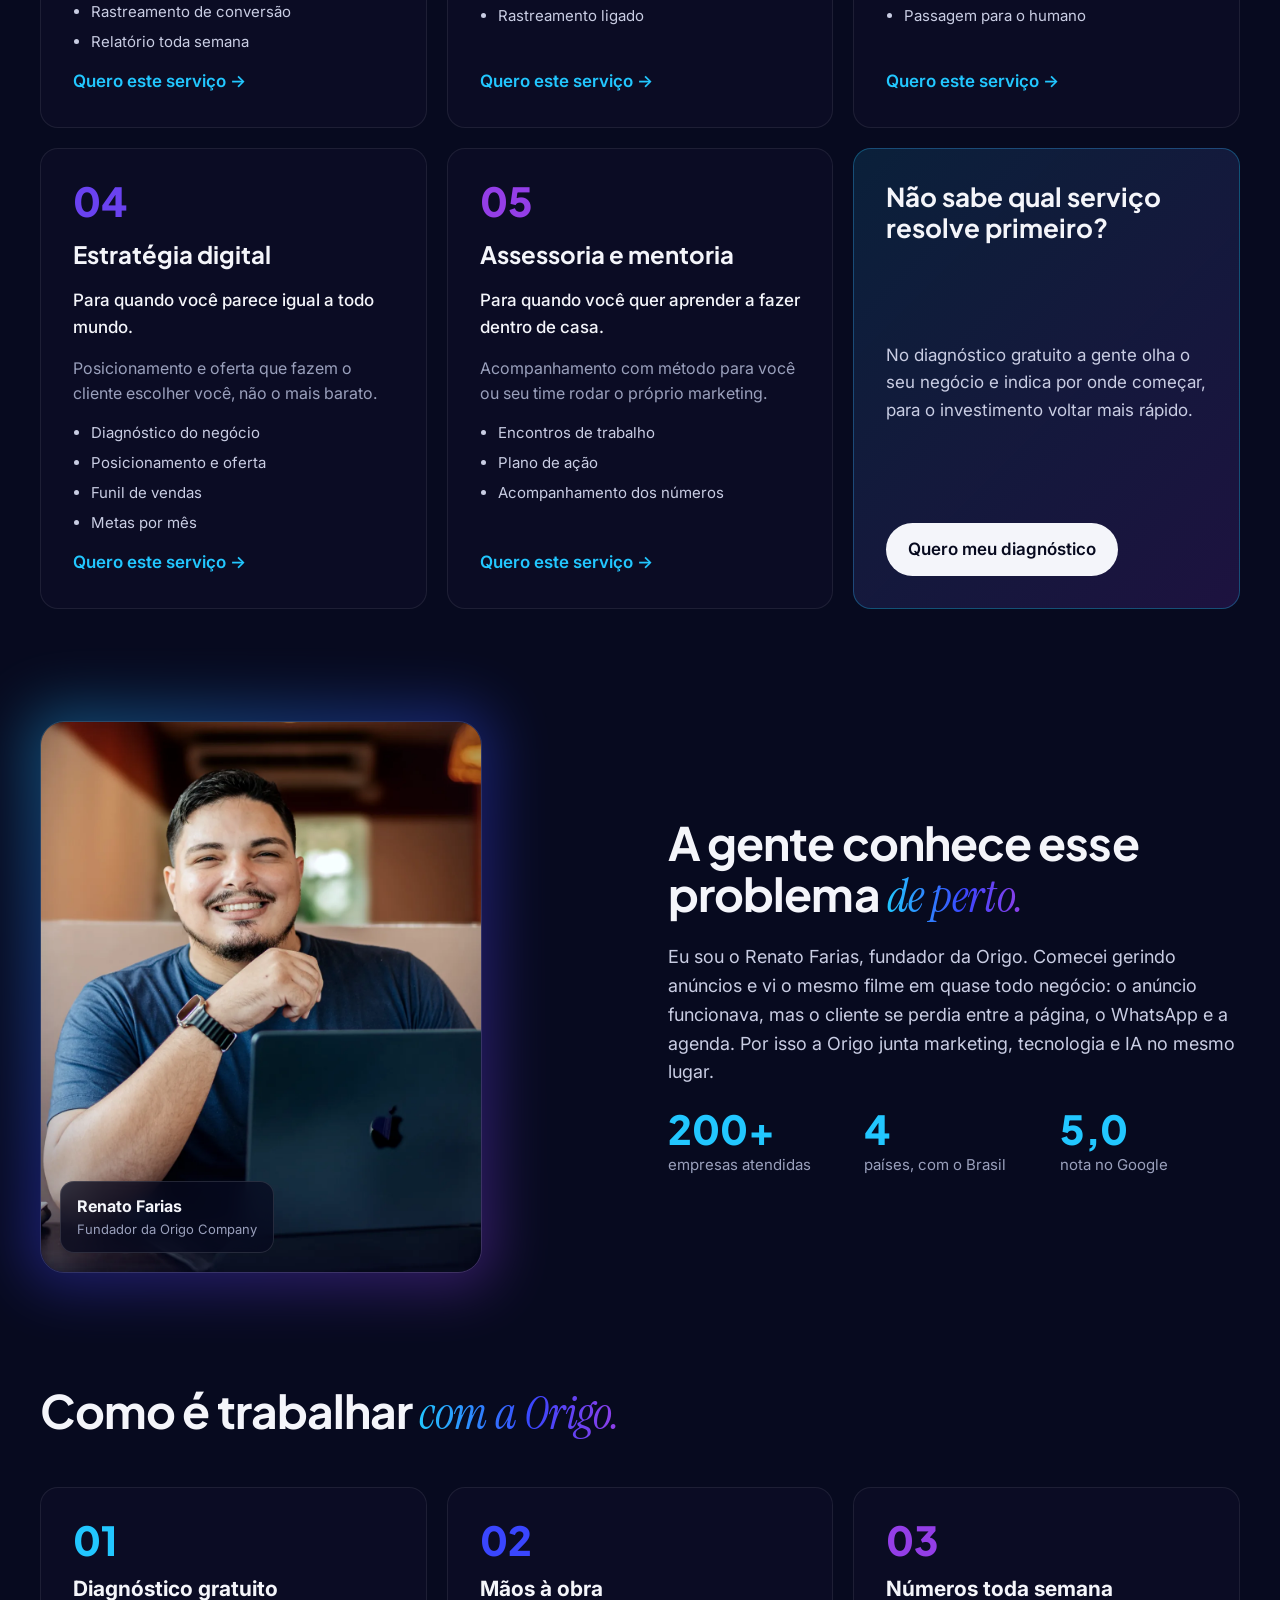
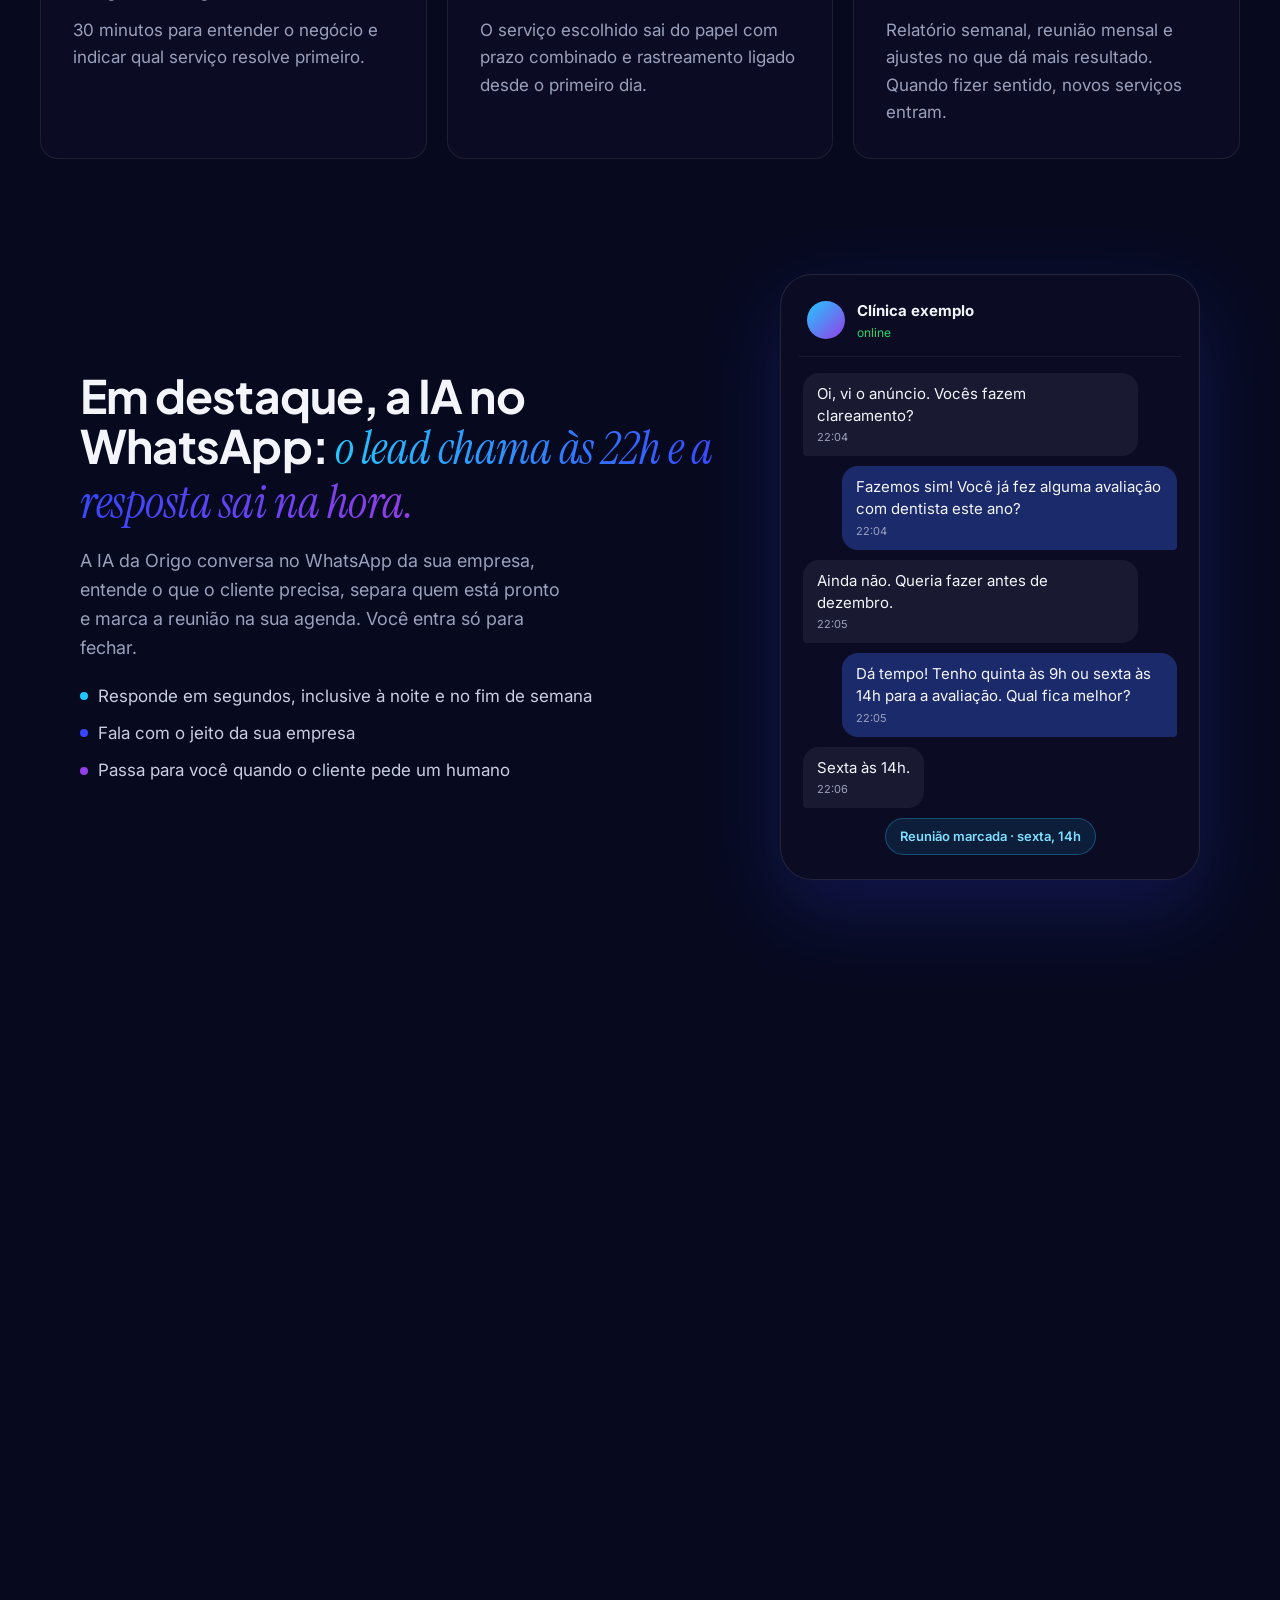
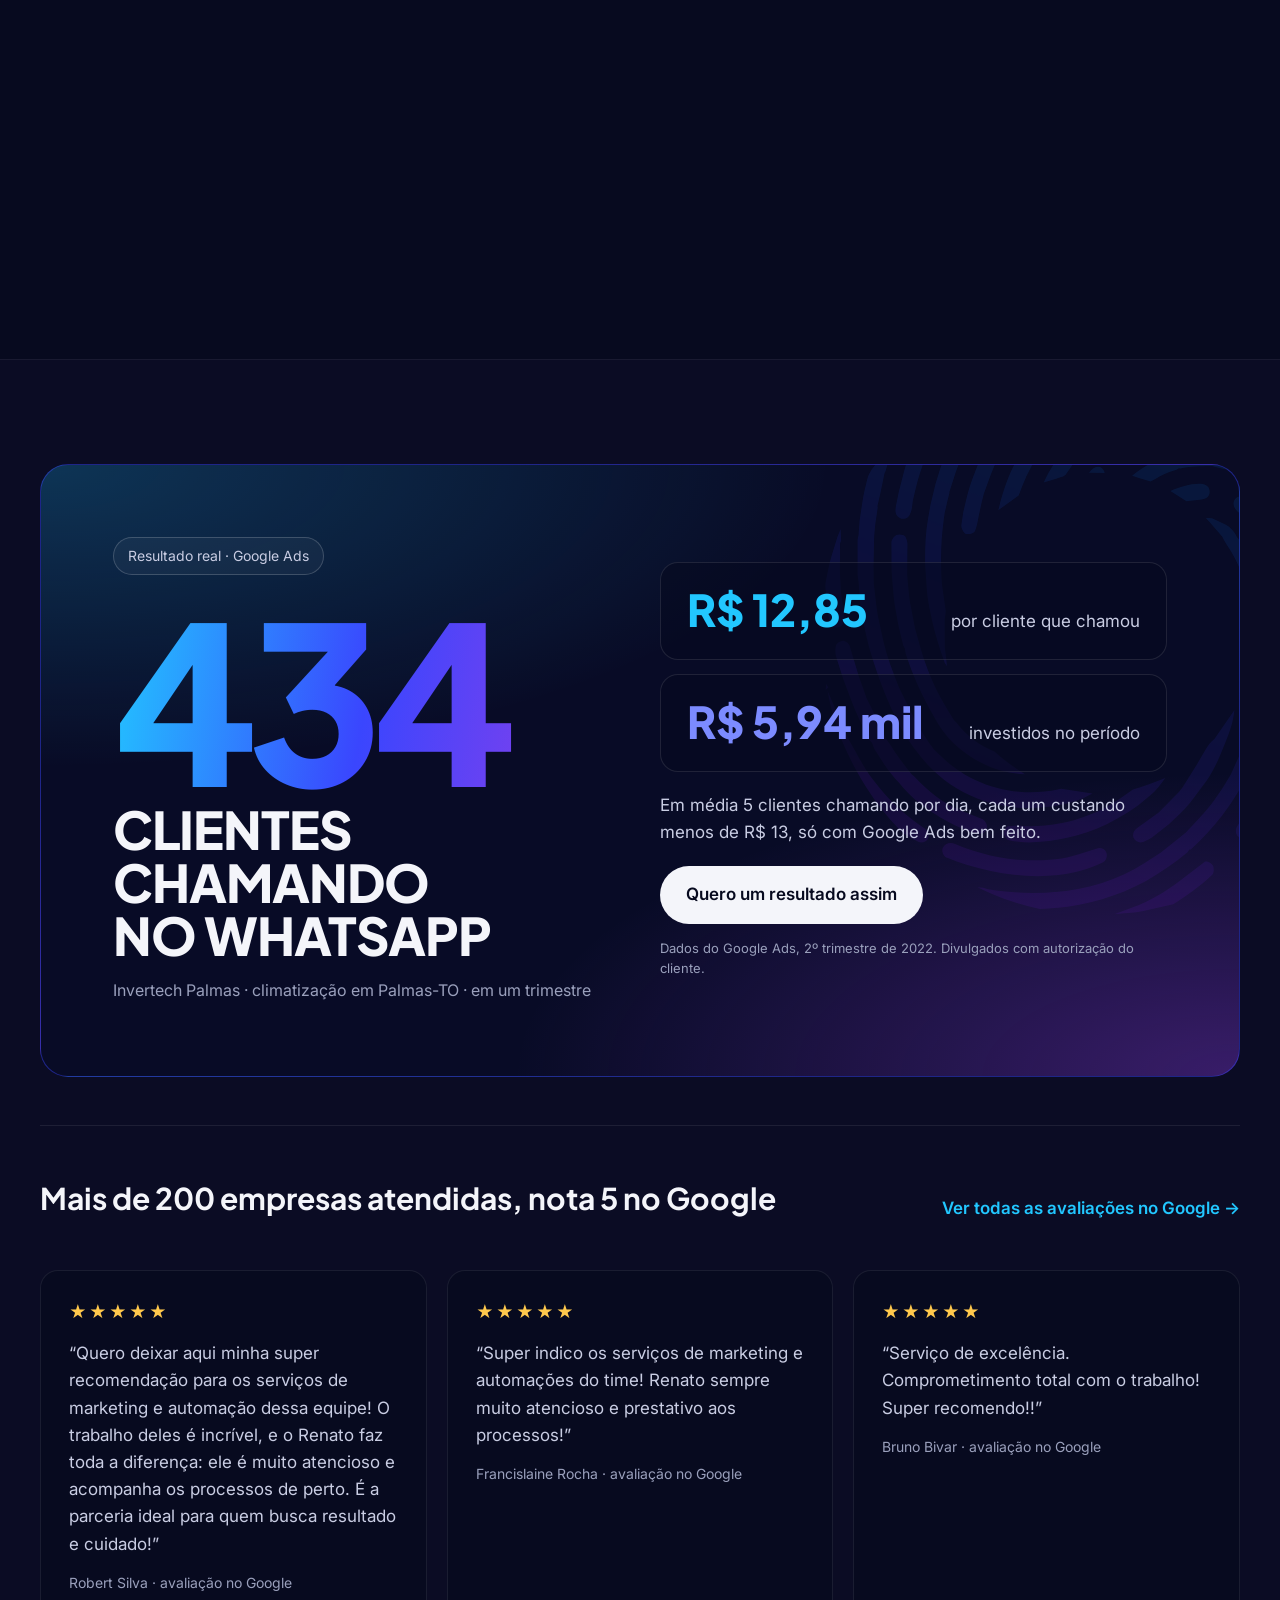
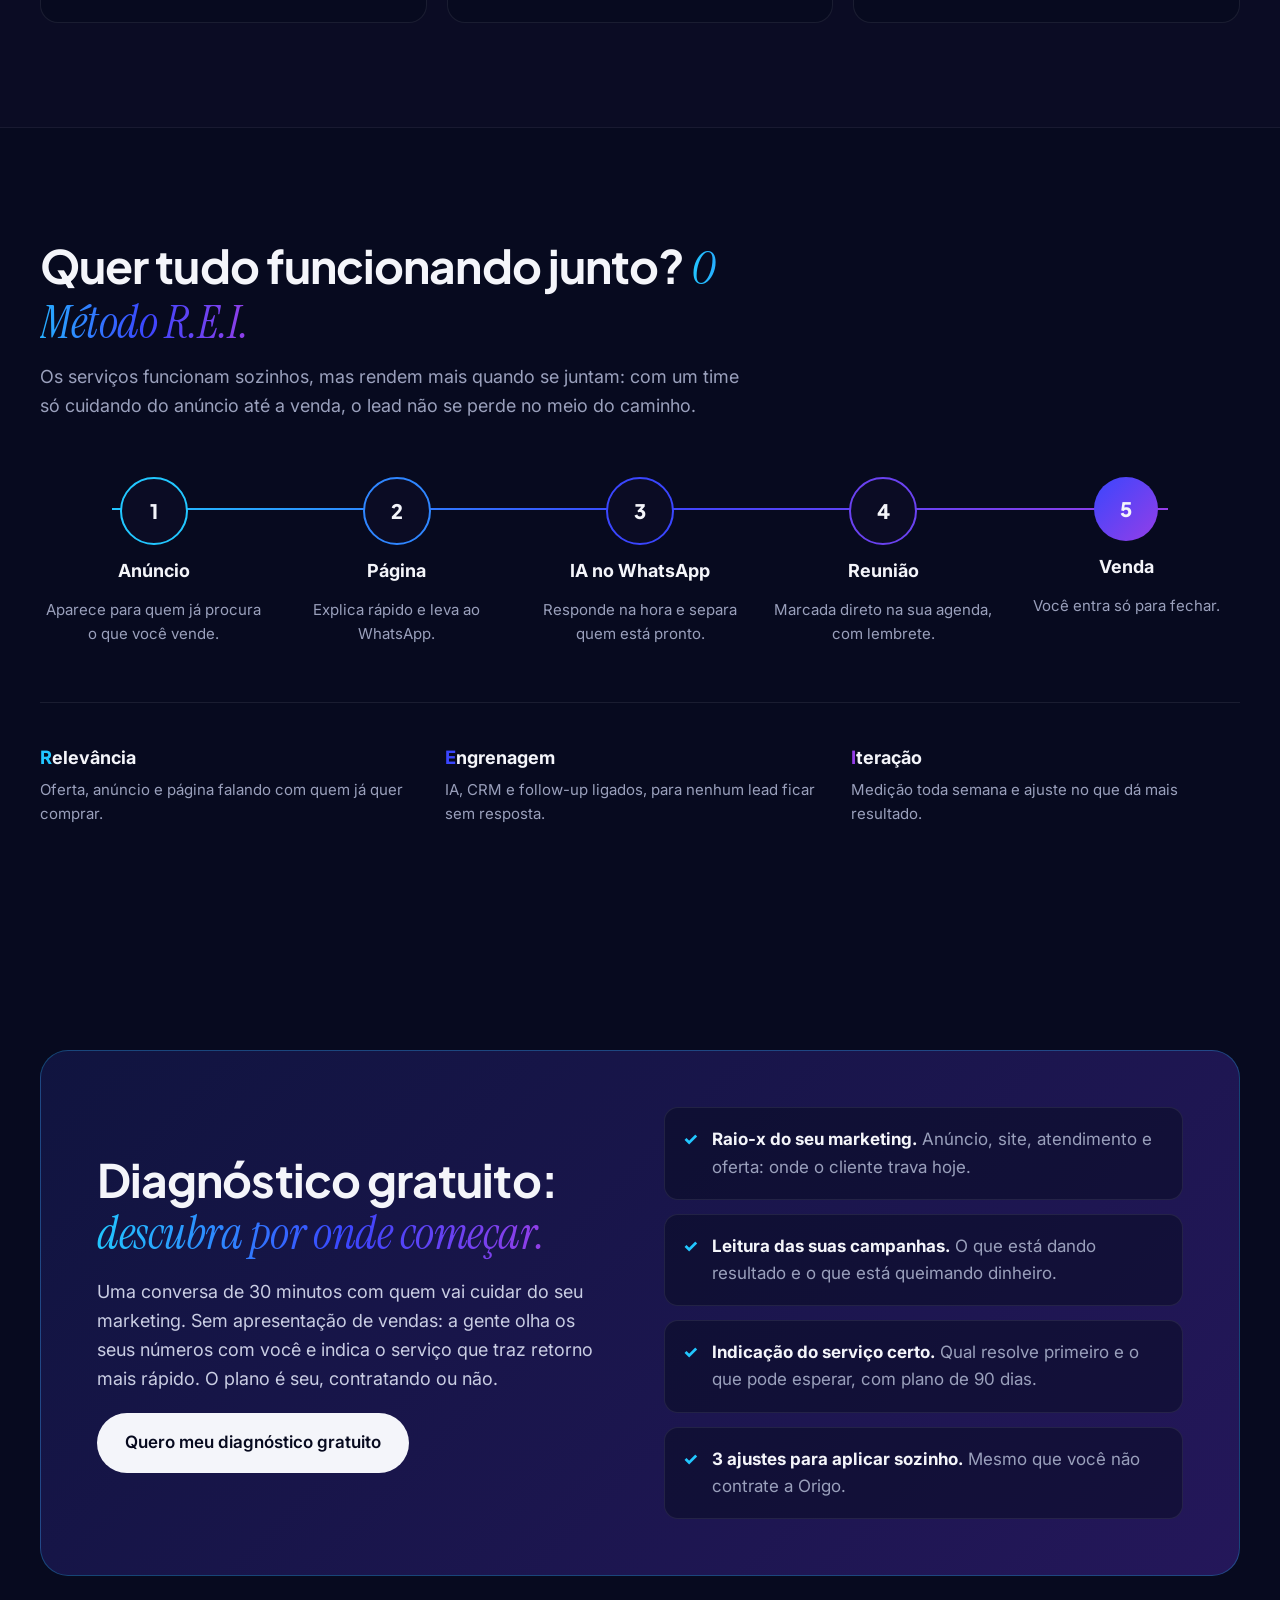
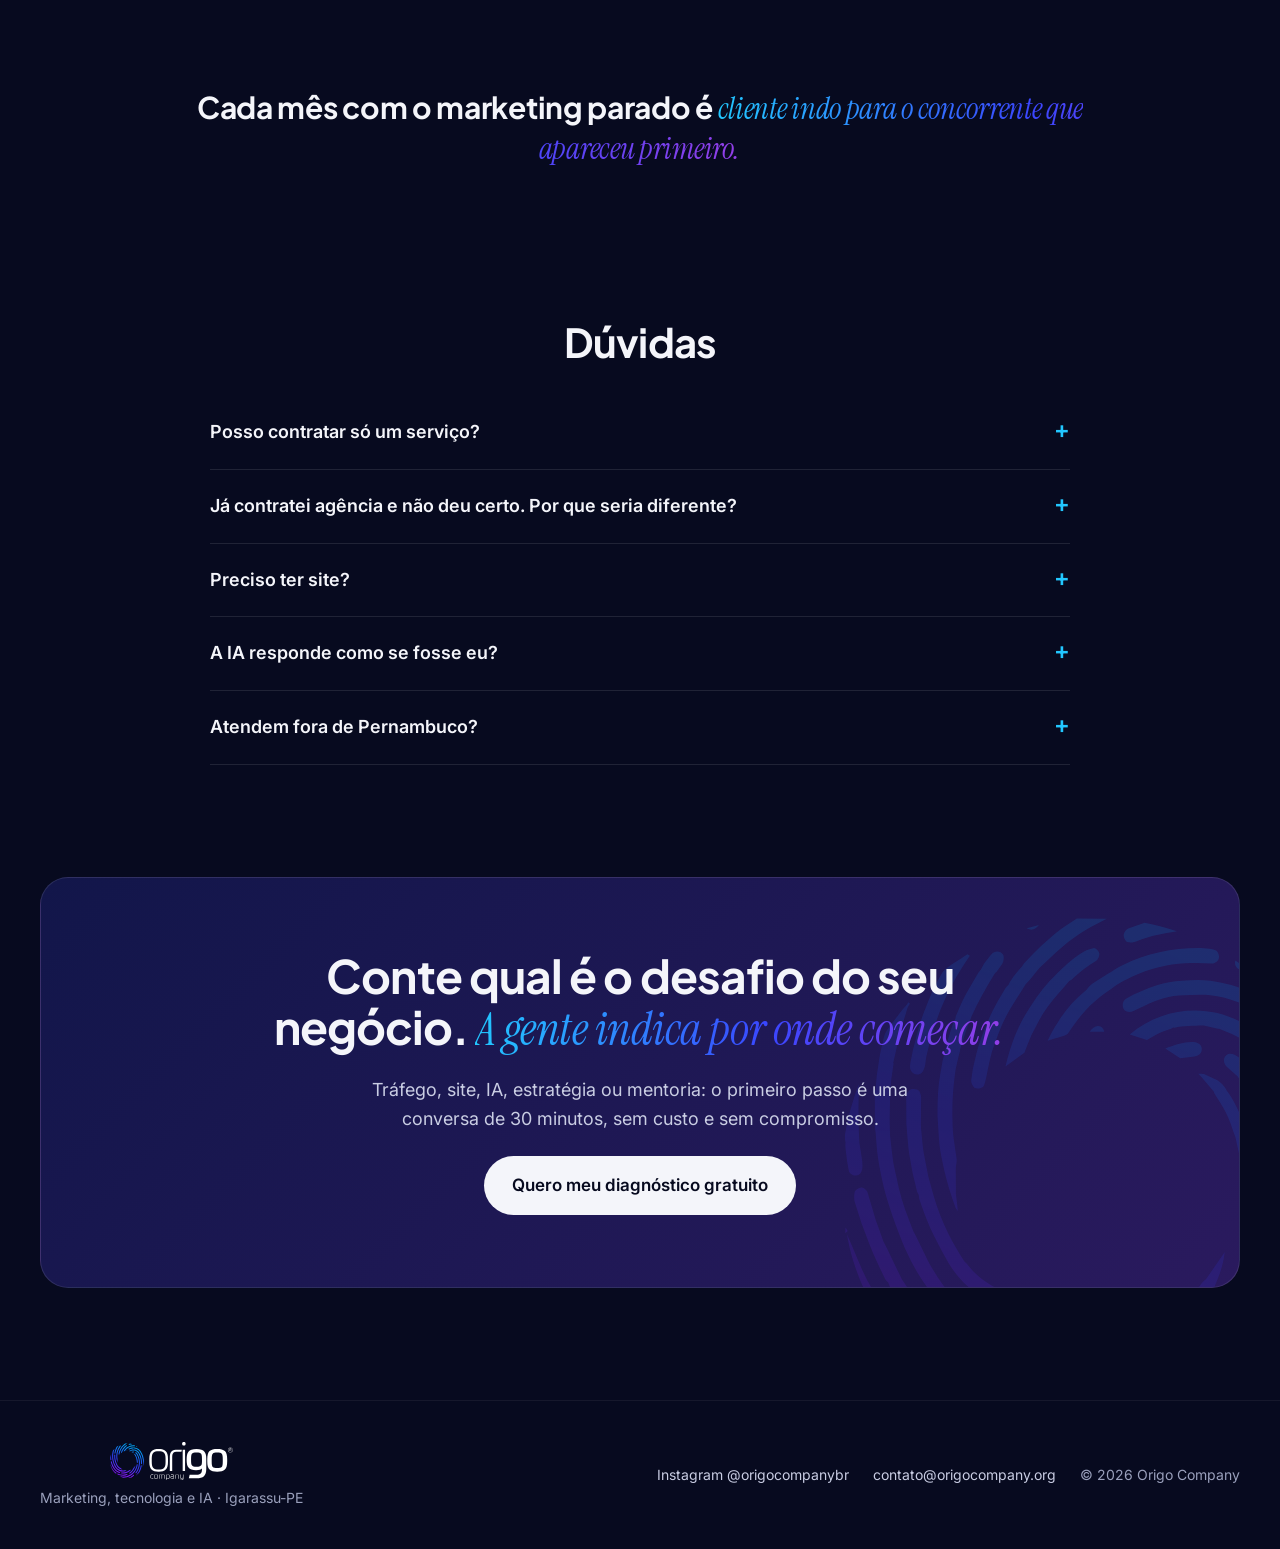
==== commit 71679ca4: "Painel da abertura: gráfico de leads, serviços com ícones e aviso de novo lead Co-Authored-By: Claud" ====
--- a/index.html
+++ b/index.html
@@ -50,38 +50,18 @@
 <span style="font-size: 14px; color: #9AA0BC">30 minutos de conversa para descobrir por onde começar.</span>
 </div>
 
-<div aria-label="Painel do cliente Origo" role="img" style="position: relative; background: #0B0C24; border: 1px solid rgba(255,255,255,0.08); border-radius: 20px; padding: 24px; display: flex; flex-direction: column; gap: 18px; box-shadow: 0 30px 80px rgba(58,70,254,0.18)">
-<div style="display: flex; justify-content: space-between; align-items: center">
-<span style="font-weight: 600; font-size: 15px">Painel do cliente Origo</span>
-<span style="font-size: 13px; color: #22C7FF; background: rgba(34,199,255,0.1); padding: 4px 10px; border-radius: 999px">Ao vivo</span>
-</div>
-<div style="display: flex; flex-direction: column; gap: 10px">
-<div class="l1" style="display: flex; align-items: center; gap: 14px; background: rgba(255,255,255,0.03); border-radius: 12px; padding: 14px 16px">
-<span class="p1" style="width: 10px; height: 10px; border-radius: 50%; background: #22C7FF; flex-shrink: 0"></span>
-<span style="flex-grow: 1">Campanha no Google Ads no ar</span>
-<span style="font-size: 13px; color: #9AA0BC">Tráfego</span>
-</div>
-<div class="l2" style="display: flex; align-items: center; gap: 14px; background: rgba(255,255,255,0.03); border-radius: 12px; padding: 14px 16px">
-<span class="p2" style="width: 10px; height: 10px; border-radius: 50%; background: #22C7FF; flex-shrink: 0"></span>
-<span style="flex-grow: 1">Landing page publicada</span>
-<span style="font-size: 13px; color: #9AA0BC">Site</span>
-</div>
-<div class="l3" style="display: flex; align-items: center; gap: 14px; background: rgba(255,255,255,0.03); border-radius: 12px; padding: 14px 16px">
-<span class="p3" style="width: 10px; height: 10px; border-radius: 50%; background: #22C7FF; flex-shrink: 0"></span>
-<span style="flex-grow: 1">IA respondendo no WhatsApp</span>
-<span style="font-size: 13px; color: #9AA0BC">IA</span>
-</div>
-<div class="l4" style="display: flex; align-items: center; gap: 14px; background: rgba(34,199,255,0.07); border: 1px solid rgba(34,199,255,0.25); border-radius: 12px; padding: 14px 16px">
-<span class="p4" style="width: 10px; height: 10px; border-radius: 50%; background: #22C7FF; flex-shrink: 0"></span>
-<span style="flex-grow: 1; font-weight: 600">Relatório da semana enviado</span>
-<span style="font-size: 13px; color: #22C7FF">Ok</span>
-</div>
-</div>
-<div style="height: 1px; background: rgba(255,255,255,0.06)"></div>
-<div style="display: flex; justify-content: space-between; font-size: 14px; color: #9AA0BC">
-<span>Cada serviço com responsável e prazo</span>
-<span style="color: #F4F5FA; font-weight: 600">e você acompanha tudo</span>
-</div>
+<div class="pn" role="img" aria-label="Exemplo do painel que o cliente da Origo acompanha: campanha no ar, página publicada, IA respondendo no WhatsApp e relatório da semana">
+<div class="pn-topo"><span class="pn-dots" aria-hidden="true"><i></i><i></i><i></i></span><span style="font-weight: 600; font-size: 14px">Painel do cliente</span><span class="pn-vivo"><i aria-hidden="true"></i>Ao vivo</span></div>
+<div class="pn-grafico"><div style="display: flex; justify-content: space-between; align-items: baseline"><span style="font-size: 13px; color: #9AA0BC">Leads da semana</span><span style="font-size: 12px; color: #22C7FF">exemplo</span></div>
+<div class="pn-barras" aria-hidden="true"><i style="--h: 34%"></i><i style="--h: 46%"></i><i style="--h: 40%"></i><i style="--h: 58%"></i><i style="--h: 66%"></i><i style="--h: 79%"></i><i style="--h: 92%"></i></div>
+<div class="pn-dias" aria-hidden="true"><span>S</span><span>T</span><span>Q</span><span>Q</span><span>S</span><span>S</span><span>D</span></div></div>
+<div style="display: flex; flex-direction: column; gap: 8px">
+<div class="pn-linha"><span class="pn-ic" style="color: #22C7FF; background: #22C7FF1f"><svg width="18" height="18" viewBox="0 0 24 24" fill="none" stroke="currentColor" stroke-width="1.8" stroke-linecap="round" stroke-linejoin="round" aria-hidden="true"><path d="M3 17l6-6 4 4 8-8"/><path d="M14 7h7v7"/></svg></span><span style="display: flex; flex-direction: column; flex-grow: 1; min-width: 0"><strong style="font-size: 15px">Google Ads</strong><span style="font-size: 13px; color: #9AA0BC">Campanha no ar</span></span><span class="pn-chip">Ativo</span></div>
+<div class="pn-linha"><span class="pn-ic" style="color: #2F86FF; background: #2F86FF1f"><svg width="18" height="18" viewBox="0 0 24 24" fill="none" stroke="currentColor" stroke-width="1.8" stroke-linecap="round" stroke-linejoin="round" aria-hidden="true"><rect x="3" y="4" width="18" height="16" rx="2"/><path d="M3 9h18"/></svg></span><span style="display: flex; flex-direction: column; flex-grow: 1; min-width: 0"><strong style="font-size: 15px">Landing page</strong><span style="font-size: 13px; color: #9AA0BC">Publicada e medindo</span></span><span class="pn-chip">Online</span></div>
+<div class="pn-linha"><span class="pn-ic" style="color: #3A46FE; background: #3A46FE1f"><svg width="18" height="18" viewBox="0 0 24 24" fill="none" stroke="currentColor" stroke-width="1.8" stroke-linecap="round" stroke-linejoin="round" aria-hidden="true"><path d="M21 12a8 8 0 0 1-11.6 7.1L4 20l1-4.6A8 8 0 1 1 21 12Z"/></svg></span><span style="display: flex; flex-direction: column; flex-grow: 1; min-width: 0"><strong style="font-size: 15px">IA no WhatsApp</strong><span style="font-size: 13px; color: #9AA0BC">Respondendo agora <span class="pn-digitando" aria-hidden="true"><i></i><i></i><i></i></span></span></span><span class="pn-chip">Atendendo</span></div>
+<div class="pn-linha"><span class="pn-ic" style="color: #943EE7; background: #943EE71f"><svg width="18" height="18" viewBox="0 0 24 24" fill="none" stroke="currentColor" stroke-width="1.8" stroke-linecap="round" stroke-linejoin="round" aria-hidden="true"><path d="M7 3h7l5 5v13H7z"/><path d="M14 3v5h5"/><path d="M10 13h6M10 17h4"/></svg></span><span style="display: flex; flex-direction: column; flex-grow: 1; min-width: 0"><strong style="font-size: 15px">Relatório semanal</strong><span style="font-size: 13px; color: #9AA0BC">Enviado segunda, 8h</span></span><span class="pn-chip">Enviado</span></div>
+</div>
+<div class="pn-toast" aria-hidden="true"><span class="pn-wa"><svg width="18" height="18" viewBox="0 0 24 24" fill="#fff"><path d="M12 2a10 10 0 0 0-8.6 15.1L2 22l5-1.3A10 10 0 1 0 12 2Z"/></svg></span><span style="display: flex; flex-direction: column; min-width: 0"><strong style="font-size: 14px">Novo lead no WhatsApp</strong><span style="font-size: 13px; color: #9AA0BC; white-space: nowrap; overflow: hidden; text-overflow: ellipsis">Quero um orçamento, vocês atendem hoje?</span></span><span style="font-size: 12px; color: #9AA0BC; margin-left: auto">agora</span></div>
 </div>
 </div>
 </section>
--- a/origo/site.css
+++ b/origo/site.css
@@ -39,3 +39,29 @@
 @media (max-width:860px){.wa-flutuante{display:flex}}
 html{scroll-behavior:smooth;scroll-padding-top:80px}
 img{max-width:100%}
+
+/* painel da abertura */
+.pn{position:relative;background:linear-gradient(180deg,#0D1030,#090B22);border:1px solid rgba(255,255,255,.1);border-radius:22px;padding:18px 18px 70px;display:flex;flex-direction:column;gap:16px;box-shadow:0 40px 100px rgba(58,70,254,.22),inset 0 1px 0 rgba(255,255,255,.06)}
+.pn-topo{display:flex;align-items:center;gap:12px;padding-bottom:12px;border-bottom:1px solid rgba(255,255,255,.06)}
+.pn-dots{display:flex;gap:6px}.pn-dots i{width:9px;height:9px;border-radius:50%;background:rgba(255,255,255,.14)}
+.pn-vivo{margin-left:auto;display:flex;align-items:center;gap:7px;font-size:12px;font-weight:600;color:#22C7FF;background:rgba(34,199,255,.1);padding:5px 10px;border-radius:999px}
+.pn-vivo i{width:7px;height:7px;border-radius:50%;background:#22C7FF;animation:pnpulso 1.8s ease-out infinite}
+@keyframes pnpulso{0%{box-shadow:0 0 0 0 rgba(34,199,255,.6)}100%{box-shadow:0 0 0 8px rgba(34,199,255,0)}}
+.pn-grafico{background:rgba(255,255,255,.03);border:1px solid rgba(255,255,255,.06);border-radius:14px;padding:14px 16px 10px;display:flex;flex-direction:column;gap:10px}
+.pn-barras{height:74px;display:flex;align-items:flex-end;gap:8px}
+.pn-barras i{flex:1;height:var(--h);border-radius:6px 6px 2px 2px;background:linear-gradient(180deg,#3A46FE,rgba(58,70,254,.25));transform-origin:bottom;animation:pnbarra 1.1s cubic-bezier(.2,.7,.2,1) both}
+.pn-barras i:last-child{background:linear-gradient(180deg,#22C7FF,#943EE7)}
+.pn-barras i:nth-child(2){animation-delay:.08s}.pn-barras i:nth-child(3){animation-delay:.16s}.pn-barras i:nth-child(4){animation-delay:.24s}.pn-barras i:nth-child(5){animation-delay:.32s}.pn-barras i:nth-child(6){animation-delay:.4s}.pn-barras i:nth-child(7){animation-delay:.48s}
+@keyframes pnbarra{from{transform:scaleY(0)}to{transform:scaleY(1)}}
+.pn-dias{display:flex;gap:8px;font-size:11px;color:#6E7493}.pn-dias span{flex:1;text-align:center}
+.pn-linha{display:flex;align-items:center;gap:12px;background:rgba(255,255,255,.03);border:1px solid rgba(255,255,255,.05);border-radius:12px;padding:10px 12px}
+.pn-ic{width:34px;height:34px;border-radius:10px;display:flex;align-items:center;justify-content:center;flex-shrink:0}
+.pn-chip{font-size:12px;font-weight:600;color:#6BE3A4;background:rgba(37,211,102,.1);border:1px solid rgba(37,211,102,.25);padding:4px 9px;border-radius:999px;white-space:nowrap}
+.pn-digitando{display:inline-flex;gap:3px;margin-left:6px;vertical-align:middle}.pn-digitando i{width:4px;height:4px;border-radius:50%;background:#7C8BFF;animation:pndig 1.2s infinite}
+.pn-digitando i:nth-child(2){animation-delay:.15s}.pn-digitando i:nth-child(3){animation-delay:.3s}
+@keyframes pndig{0%,60%,100%{opacity:.25;transform:none}30%{opacity:1;transform:translateY(-2px)}}
+.pn-toast{position:absolute;left:-28px;bottom:-26px;width:min(330px,90%);display:flex;align-items:center;gap:12px;background:rgba(18,22,60,.92);backdrop-filter:blur(12px);border:1px solid rgba(255,255,255,.14);border-radius:16px;padding:12px 14px;box-shadow:0 20px 50px rgba(0,0,0,.45);animation:pntoast 7s ease-in-out infinite}
+.pn-wa{width:34px;height:34px;border-radius:50%;background:#25D366;display:flex;align-items:center;justify-content:center;flex-shrink:0}
+@keyframes pntoast{0%,8%{opacity:0;transform:translateY(14px) scale(.97)}14%,78%{opacity:1;transform:none}86%,100%{opacity:0;transform:translateY(8px)}}
+@media (max-width:860px){.pn-toast{left:10px;bottom:-22px}}
+@media (prefers-reduced-motion:reduce){.pn-vivo i,.pn-barras i,.pn-digitando i,.pn-toast{animation:none!important}}
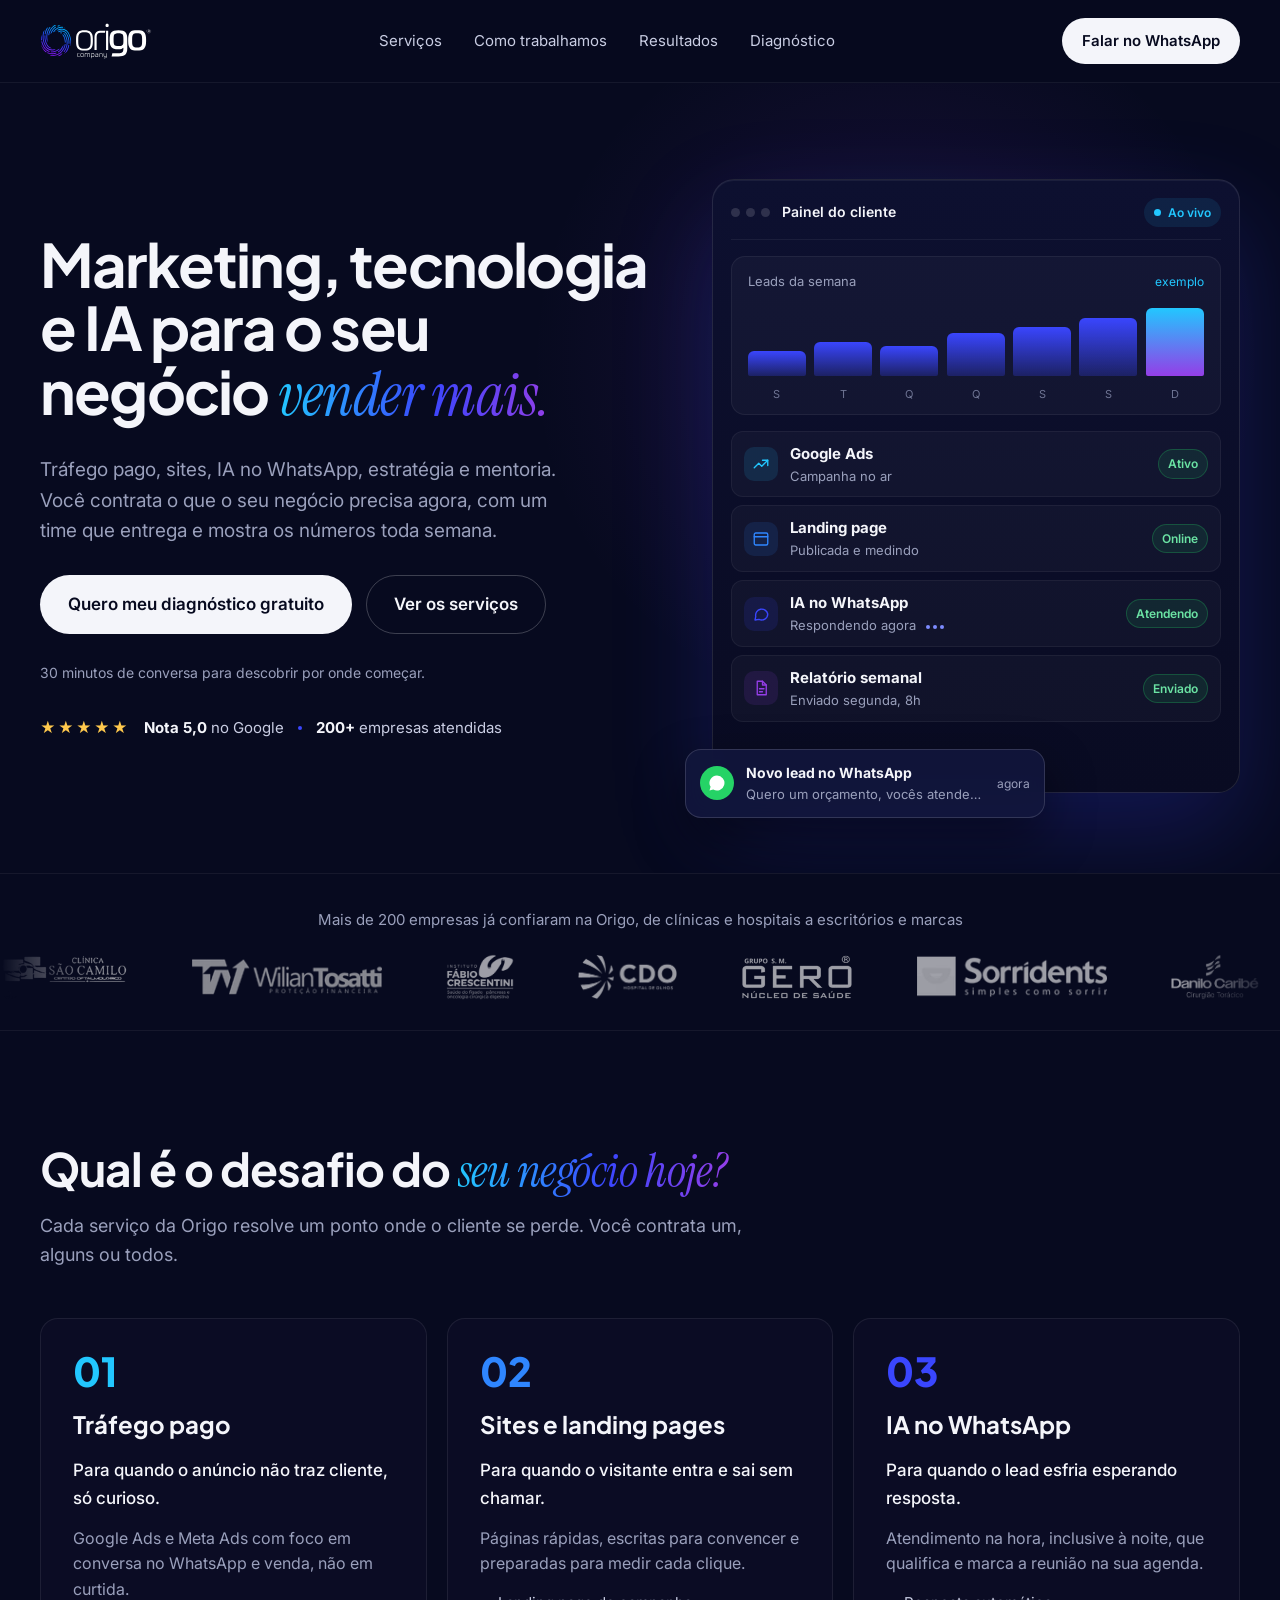
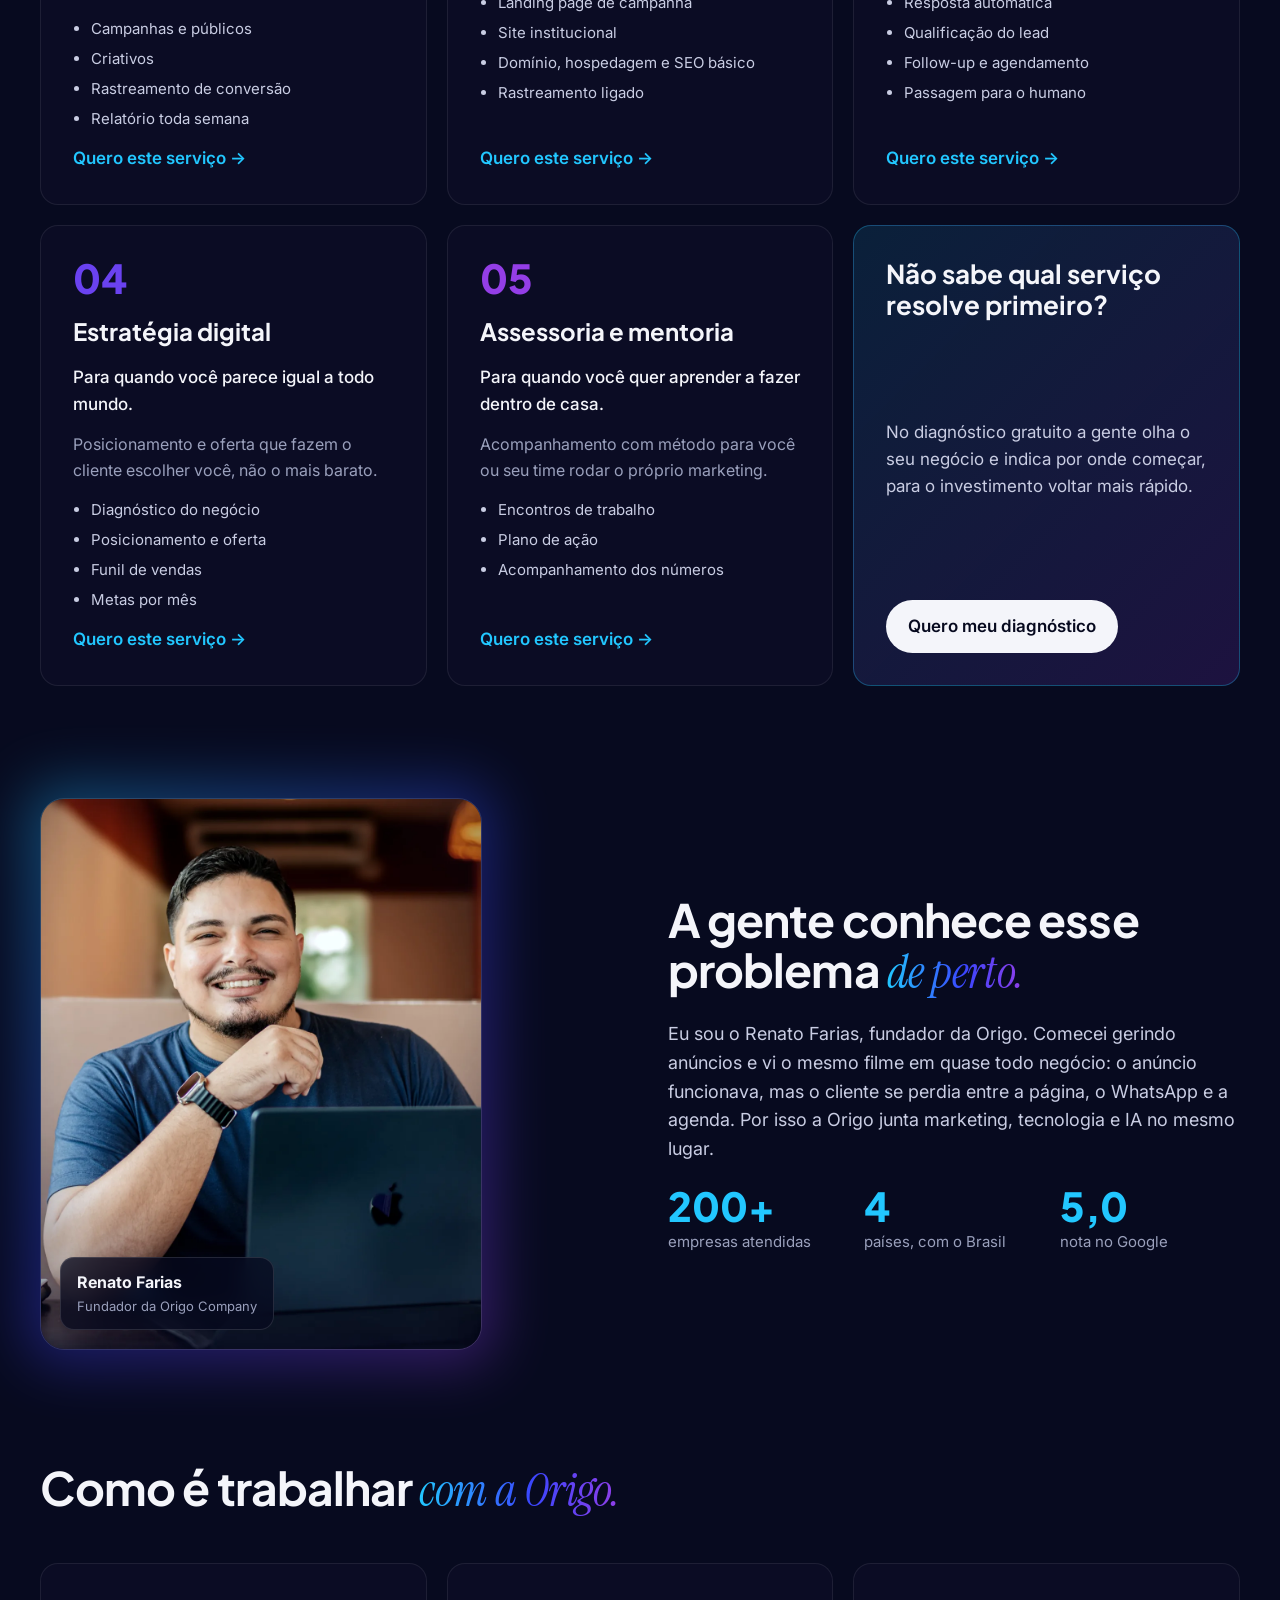
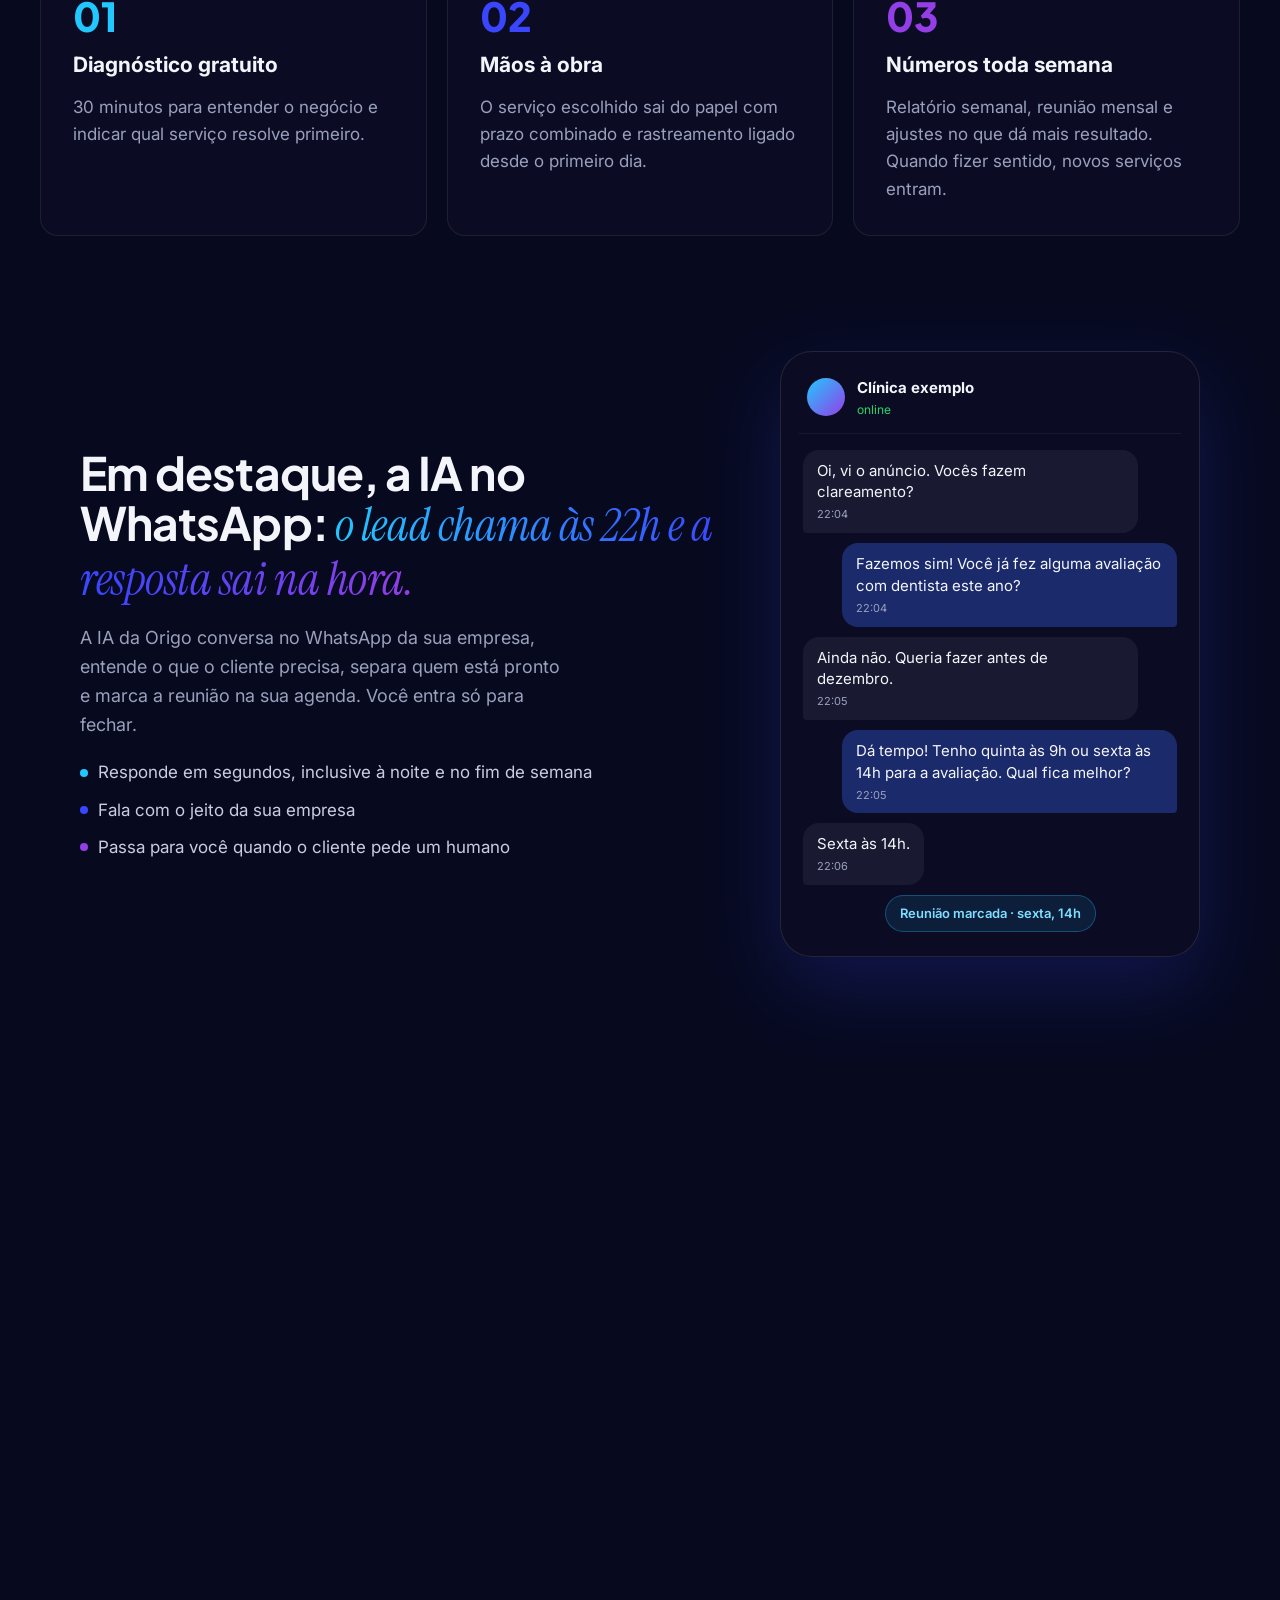
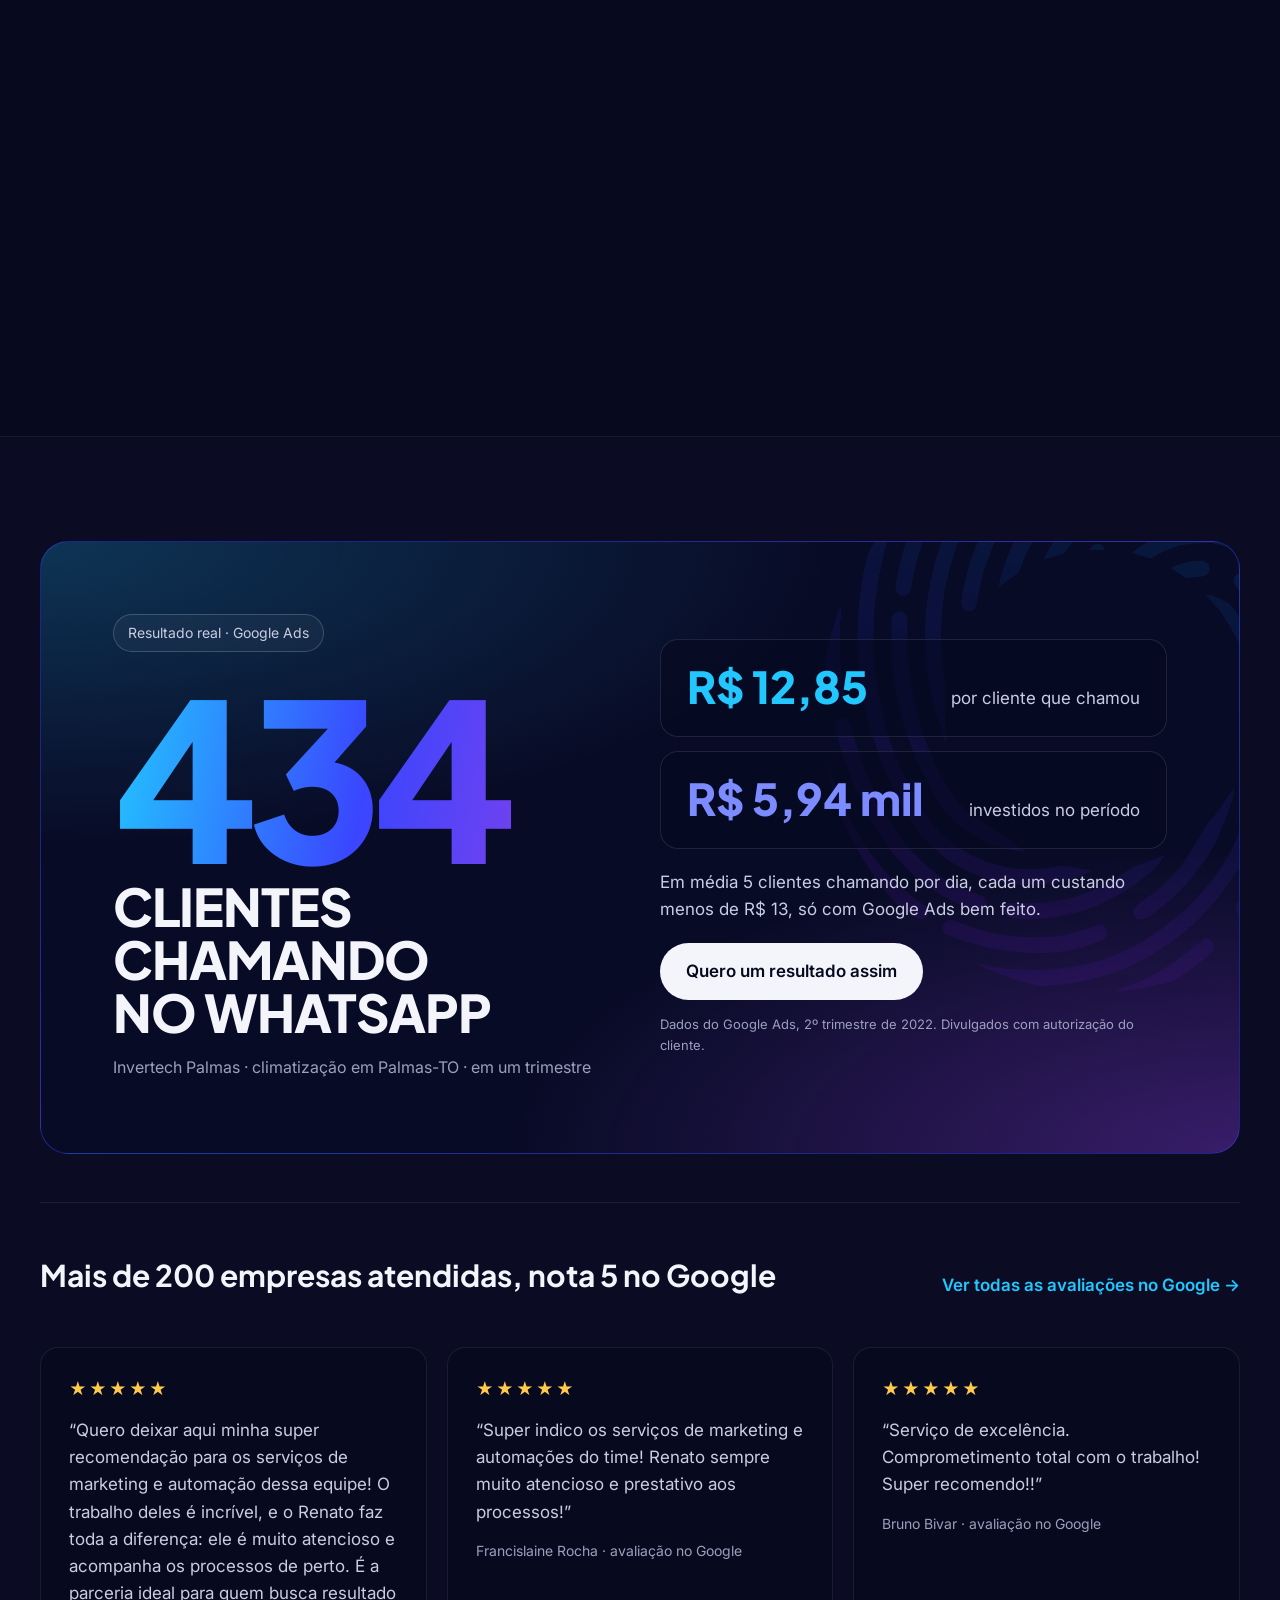
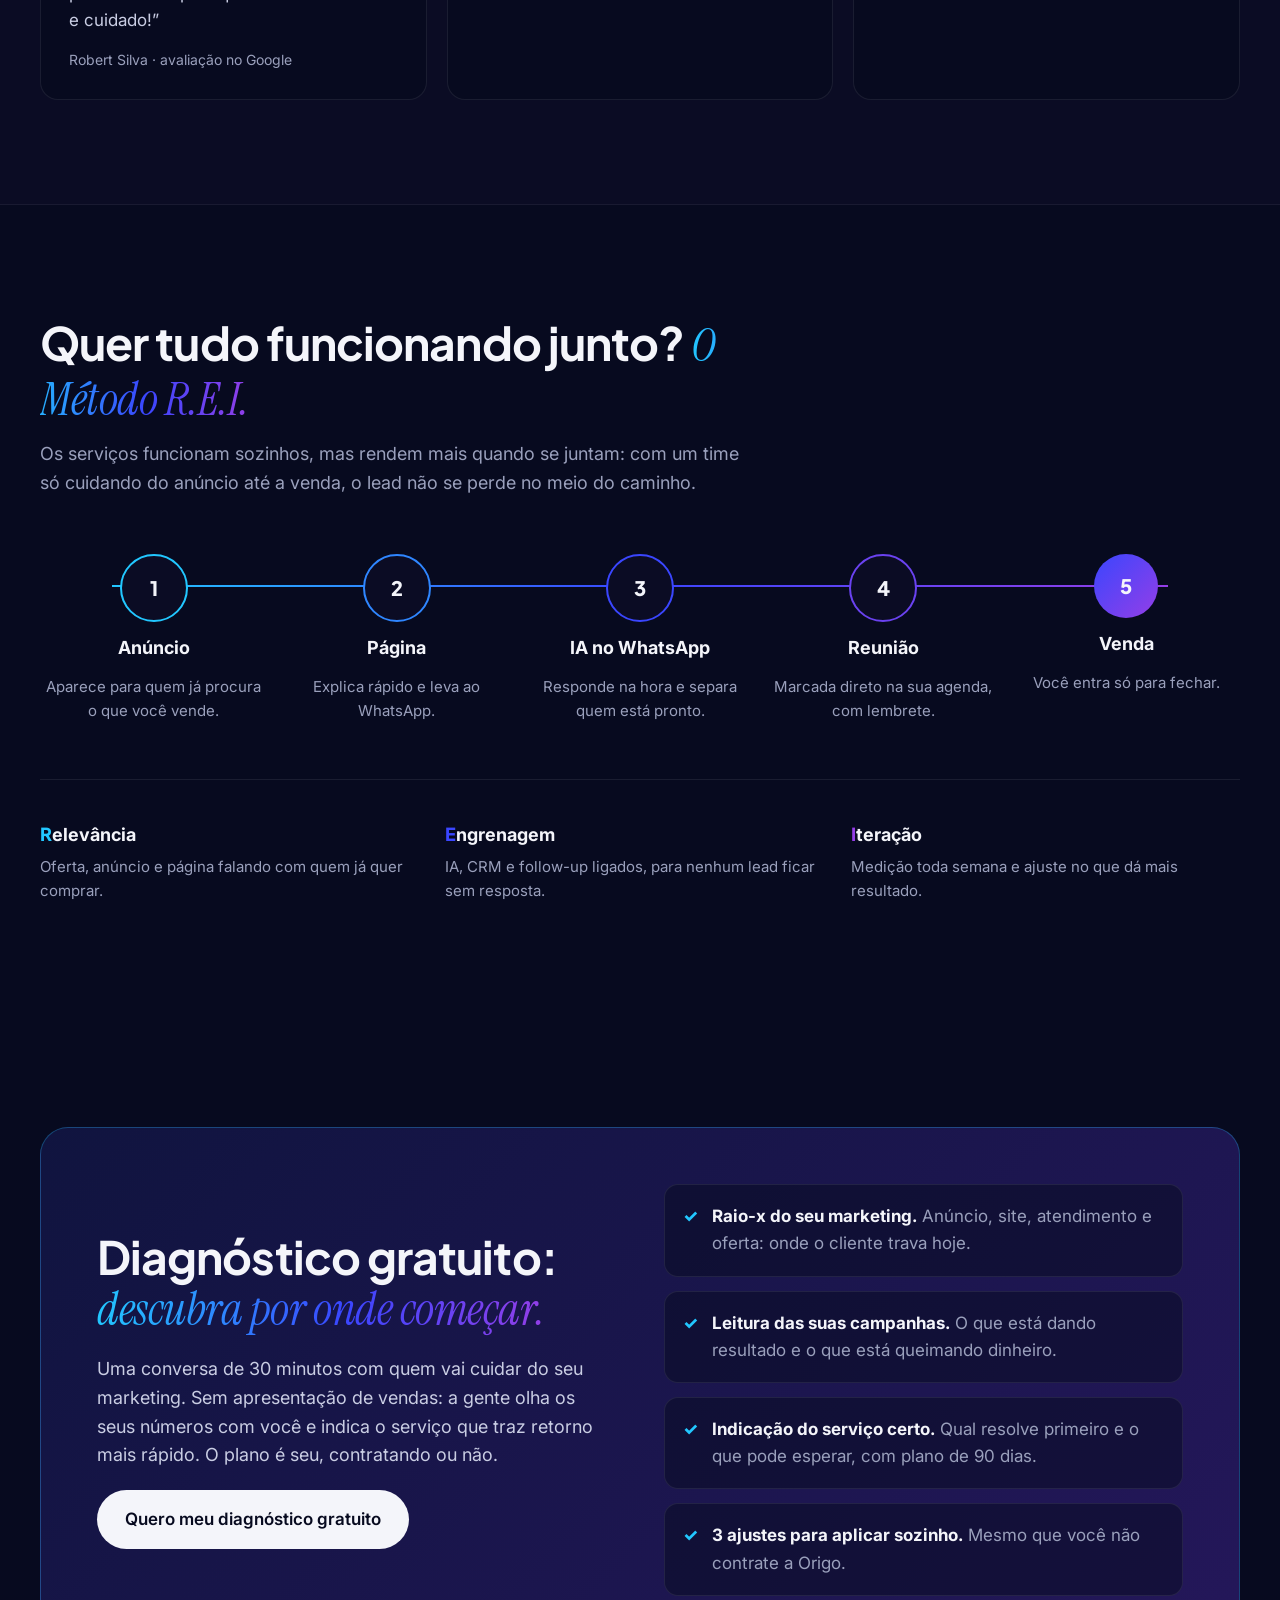
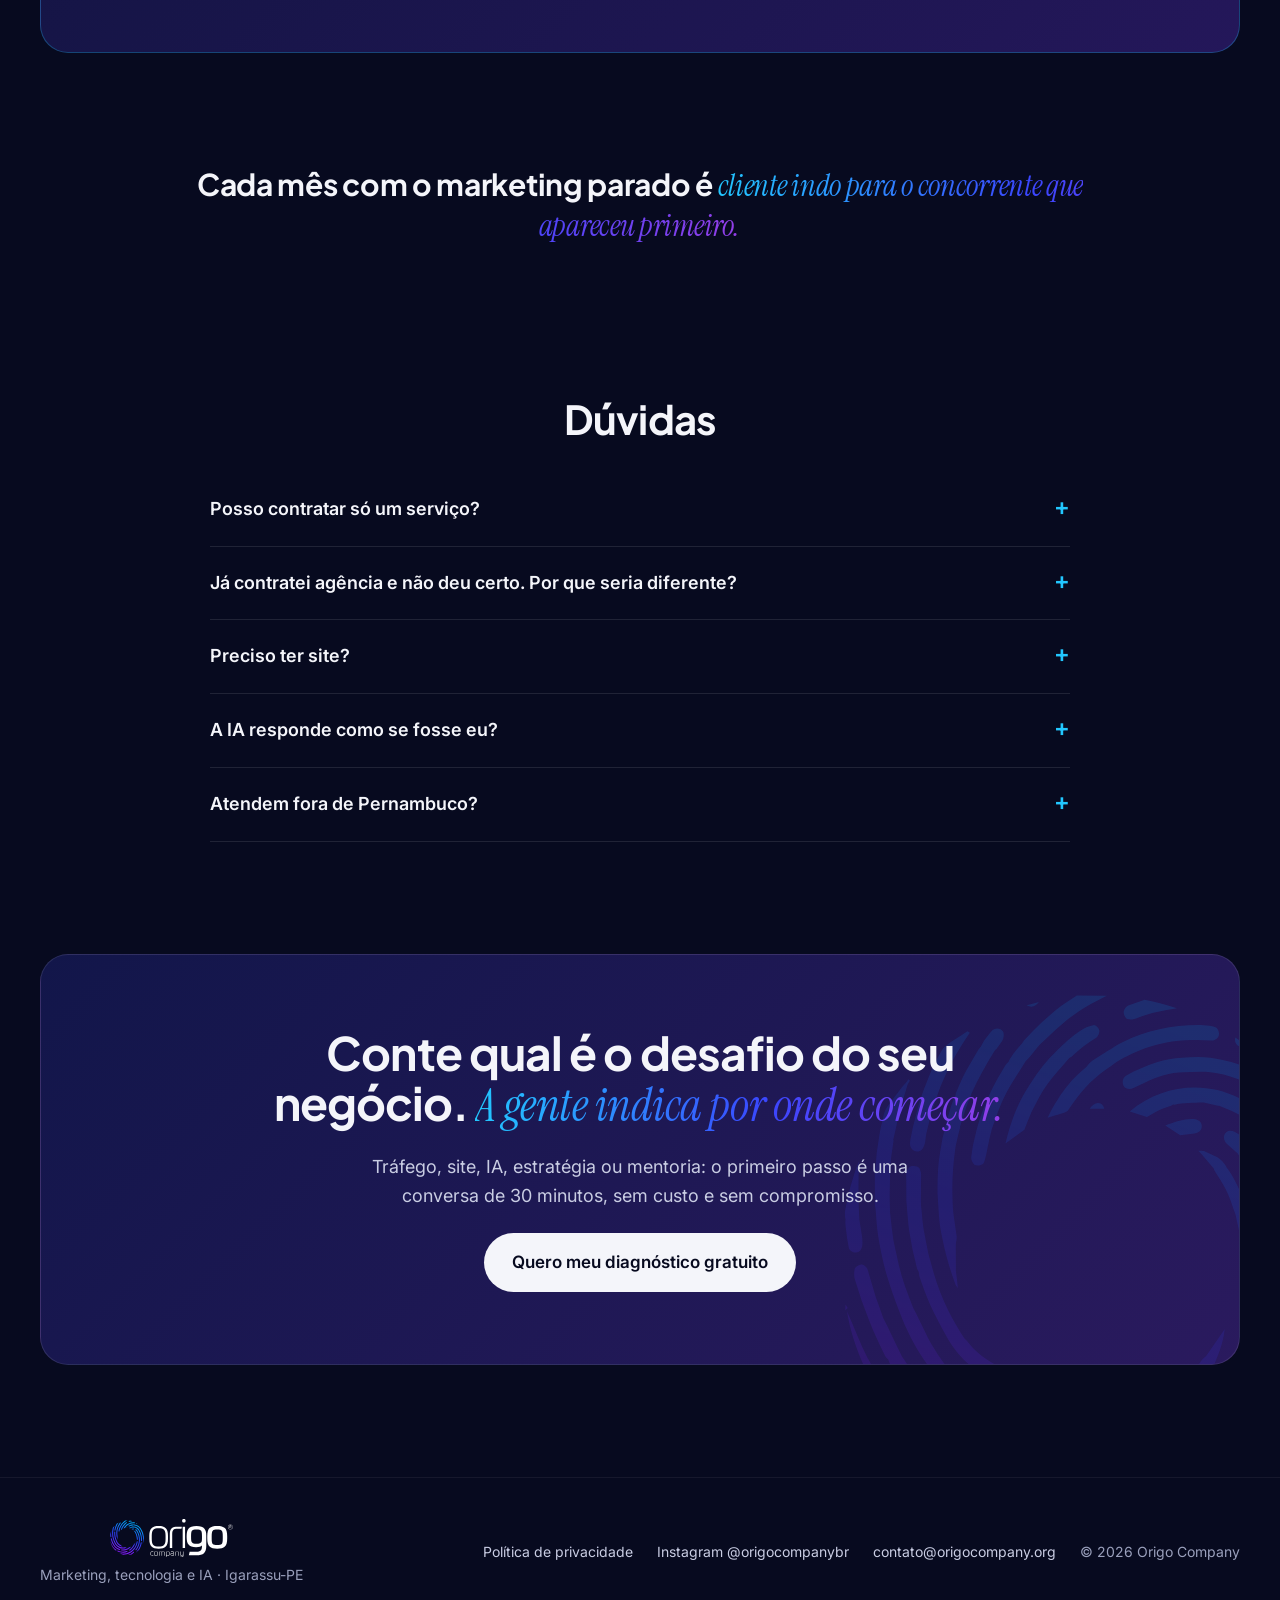
==== commit 23f4e2e0: "Logos de clientes, prova na abertura, política de privacidade e sitemap Co-Authored-By: Claude Opus " ====
--- a/index.html
+++ b/index.html
@@ -48,6 +48,7 @@
 <a class="btn" href="#servicos" style="color: #F4F5FA; text-decoration: none; font-weight: 600; padding: 15px 27px; border-radius: 999px; border: 1px solid rgba(255,255,255,0.22); min-height: 44px; box-sizing: border-box">Ver os serviços</a>
 </div>
 <span style="font-size: 14px; color: #9AA0BC">30 minutos de conversa para descobrir por onde começar.</span>
+<a href="#resultados" class="prova-topo" style="display: flex; flex-wrap: wrap; align-items: center; gap: 10px 14px; text-decoration: none; color: #C9CDE3; font-size: 15px; margin-top: 4px"><span aria-label="5 estrelas" role="img" style="color: #FFC94D; letter-spacing: 2px">★★★★★</span><span><strong style="color: #F4F5FA">Nota 5,0</strong> no Google</span><span aria-hidden="true" style="width: 4px; height: 4px; border-radius: 50%; background: #3A46FE"></span><span><strong style="color: #F4F5FA">200+</strong> empresas atendidas</span></a>
 </div>
 
 <div class="pn" role="img" aria-label="Exemplo do painel que o cliente da Origo acompanha: campanha no ar, página publicada, IA respondendo no WhatsApp e relatório da semana">
@@ -68,56 +69,43 @@
 
 </div>
 
-<section class="faixa" aria-label="Nichos atendidos" style="border-top: 1px solid rgba(255,255,255,0.06); border-bottom: 1px solid rgba(255,255,255,0.06); overflow: hidden; padding: 26px 0; -webkit-mask-image: linear-gradient(90deg, transparent, #000 10%, #000 90%, transparent); mask-image: linear-gradient(90deg, transparent, #000 10%, #000 90%, transparent)">
-<div class="trilha" style="gap: 0; color: #C9CDE3; font-size: 17px; font-weight: 600; white-space: nowrap">
-<span style="display: inline-flex; align-items: center; gap: 28px; padding-right: 28px"><span>Climatização</span><span aria-hidden="true" style="width: 6px; height: 6px; border-radius: 50%; background: #3A46FE"></span></span>
-<span style="display: inline-flex; align-items: center; gap: 28px; padding-right: 28px"><span>Advocacia</span><span aria-hidden="true" style="width: 6px; height: 6px; border-radius: 50%; background: #3A46FE"></span></span>
-<span style="display: inline-flex; align-items: center; gap: 28px; padding-right: 28px"><span>Saúde</span><span aria-hidden="true" style="width: 6px; height: 6px; border-radius: 50%; background: #3A46FE"></span></span>
-<span style="display: inline-flex; align-items: center; gap: 28px; padding-right: 28px"><span>Odontologia</span><span aria-hidden="true" style="width: 6px; height: 6px; border-radius: 50%; background: #3A46FE"></span></span>
-<span style="display: inline-flex; align-items: center; gap: 28px; padding-right: 28px"><span>Varejo</span><span aria-hidden="true" style="width: 6px; height: 6px; border-radius: 50%; background: #3A46FE"></span></span>
-<span style="display: inline-flex; align-items: center; gap: 28px; padding-right: 28px"><span>Gráfica</span><span aria-hidden="true" style="width: 6px; height: 6px; border-radius: 50%; background: #3A46FE"></span></span>
-<span style="display: inline-flex; align-items: center; gap: 28px; padding-right: 28px"><span>Estética</span><span aria-hidden="true" style="width: 6px; height: 6px; border-radius: 50%; background: #3A46FE"></span></span>
-<span style="display: inline-flex; align-items: center; gap: 28px; padding-right: 28px"><span>Psicologia</span><span aria-hidden="true" style="width: 6px; height: 6px; border-radius: 50%; background: #3A46FE"></span></span>
-<span style="display: inline-flex; align-items: center; gap: 28px; padding-right: 28px"><span>Climatização</span><span aria-hidden="true" style="width: 6px; height: 6px; border-radius: 50%; background: #3A46FE"></span></span>
-<span style="display: inline-flex; align-items: center; gap: 28px; padding-right: 28px"><span>Advocacia</span><span aria-hidden="true" style="width: 6px; height: 6px; border-radius: 50%; background: #3A46FE"></span></span>
-<span style="display: inline-flex; align-items: center; gap: 28px; padding-right: 28px"><span>Saúde</span><span aria-hidden="true" style="width: 6px; height: 6px; border-radius: 50%; background: #3A46FE"></span></span>
-<span style="display: inline-flex; align-items: center; gap: 28px; padding-right: 28px"><span>Odontologia</span><span aria-hidden="true" style="width: 6px; height: 6px; border-radius: 50%; background: #3A46FE"></span></span>
-<span style="display: inline-flex; align-items: center; gap: 28px; padding-right: 28px"><span>Varejo</span><span aria-hidden="true" style="width: 6px; height: 6px; border-radius: 50%; background: #3A46FE"></span></span>
-<span style="display: inline-flex; align-items: center; gap: 28px; padding-right: 28px"><span>Gráfica</span><span aria-hidden="true" style="width: 6px; height: 6px; border-radius: 50%; background: #3A46FE"></span></span>
-<span style="display: inline-flex; align-items: center; gap: 28px; padding-right: 28px"><span>Estética</span><span aria-hidden="true" style="width: 6px; height: 6px; border-radius: 50%; background: #3A46FE"></span></span>
-<span style="display: inline-flex; align-items: center; gap: 28px; padding-right: 28px"><span>Psicologia</span><span aria-hidden="true" style="width: 6px; height: 6px; border-radius: 50%; background: #3A46FE"></span></span>
-<span style="display: inline-flex; align-items: center; gap: 28px; padding-right: 28px"><span>Climatização</span><span aria-hidden="true" style="width: 6px; height: 6px; border-radius: 50%; background: #3A46FE"></span></span>
-<span style="display: inline-flex; align-items: center; gap: 28px; padding-right: 28px"><span>Advocacia</span><span aria-hidden="true" style="width: 6px; height: 6px; border-radius: 50%; background: #3A46FE"></span></span>
-<span style="display: inline-flex; align-items: center; gap: 28px; padding-right: 28px"><span>Saúde</span><span aria-hidden="true" style="width: 6px; height: 6px; border-radius: 50%; background: #3A46FE"></span></span>
-<span style="display: inline-flex; align-items: center; gap: 28px; padding-right: 28px"><span>Odontologia</span><span aria-hidden="true" style="width: 6px; height: 6px; border-radius: 50%; background: #3A46FE"></span></span>
-<span style="display: inline-flex; align-items: center; gap: 28px; padding-right: 28px"><span>Varejo</span><span aria-hidden="true" style="width: 6px; height: 6px; border-radius: 50%; background: #3A46FE"></span></span>
-<span style="display: inline-flex; align-items: center; gap: 28px; padding-right: 28px"><span>Gráfica</span><span aria-hidden="true" style="width: 6px; height: 6px; border-radius: 50%; background: #3A46FE"></span></span>
-<span style="display: inline-flex; align-items: center; gap: 28px; padding-right: 28px"><span>Estética</span><span aria-hidden="true" style="width: 6px; height: 6px; border-radius: 50%; background: #3A46FE"></span></span>
-<span style="display: inline-flex; align-items: center; gap: 28px; padding-right: 28px"><span>Psicologia</span><span aria-hidden="true" style="width: 6px; height: 6px; border-radius: 50%; background: #3A46FE"></span></span>
-<span aria-hidden="true" style="display: inline-flex; align-items: center; gap: 28px; padding-right: 28px"><span>Climatização</span><span aria-hidden="true" style="width: 6px; height: 6px; border-radius: 50%; background: #3A46FE"></span></span>
-<span aria-hidden="true" style="display: inline-flex; align-items: center; gap: 28px; padding-right: 28px"><span>Advocacia</span><span aria-hidden="true" style="width: 6px; height: 6px; border-radius: 50%; background: #3A46FE"></span></span>
-<span aria-hidden="true" style="display: inline-flex; align-items: center; gap: 28px; padding-right: 28px"><span>Saúde</span><span aria-hidden="true" style="width: 6px; height: 6px; border-radius: 50%; background: #3A46FE"></span></span>
-<span aria-hidden="true" style="display: inline-flex; align-items: center; gap: 28px; padding-right: 28px"><span>Odontologia</span><span aria-hidden="true" style="width: 6px; height: 6px; border-radius: 50%; background: #3A46FE"></span></span>
-<span aria-hidden="true" style="display: inline-flex; align-items: center; gap: 28px; padding-right: 28px"><span>Varejo</span><span aria-hidden="true" style="width: 6px; height: 6px; border-radius: 50%; background: #3A46FE"></span></span>
-<span aria-hidden="true" style="display: inline-flex; align-items: center; gap: 28px; padding-right: 28px"><span>Gráfica</span><span aria-hidden="true" style="width: 6px; height: 6px; border-radius: 50%; background: #3A46FE"></span></span>
-<span aria-hidden="true" style="display: inline-flex; align-items: center; gap: 28px; padding-right: 28px"><span>Estética</span><span aria-hidden="true" style="width: 6px; height: 6px; border-radius: 50%; background: #3A46FE"></span></span>
-<span aria-hidden="true" style="display: inline-flex; align-items: center; gap: 28px; padding-right: 28px"><span>Psicologia</span><span aria-hidden="true" style="width: 6px; height: 6px; border-radius: 50%; background: #3A46FE"></span></span>
-<span aria-hidden="true" style="display: inline-flex; align-items: center; gap: 28px; padding-right: 28px"><span>Climatização</span><span aria-hidden="true" style="width: 6px; height: 6px; border-radius: 50%; background: #3A46FE"></span></span>
-<span aria-hidden="true" style="display: inline-flex; align-items: center; gap: 28px; padding-right: 28px"><span>Advocacia</span><span aria-hidden="true" style="width: 6px; height: 6px; border-radius: 50%; background: #3A46FE"></span></span>
-<span aria-hidden="true" style="display: inline-flex; align-items: center; gap: 28px; padding-right: 28px"><span>Saúde</span><span aria-hidden="true" style="width: 6px; height: 6px; border-radius: 50%; background: #3A46FE"></span></span>
-<span aria-hidden="true" style="display: inline-flex; align-items: center; gap: 28px; padding-right: 28px"><span>Odontologia</span><span aria-hidden="true" style="width: 6px; height: 6px; border-radius: 50%; background: #3A46FE"></span></span>
-<span aria-hidden="true" style="display: inline-flex; align-items: center; gap: 28px; padding-right: 28px"><span>Varejo</span><span aria-hidden="true" style="width: 6px; height: 6px; border-radius: 50%; background: #3A46FE"></span></span>
-<span aria-hidden="true" style="display: inline-flex; align-items: center; gap: 28px; padding-right: 28px"><span>Gráfica</span><span aria-hidden="true" style="width: 6px; height: 6px; border-radius: 50%; background: #3A46FE"></span></span>
-<span aria-hidden="true" style="display: inline-flex; align-items: center; gap: 28px; padding-right: 28px"><span>Estética</span><span aria-hidden="true" style="width: 6px; height: 6px; border-radius: 50%; background: #3A46FE"></span></span>
-<span aria-hidden="true" style="display: inline-flex; align-items: center; gap: 28px; padding-right: 28px"><span>Psicologia</span><span aria-hidden="true" style="width: 6px; height: 6px; border-radius: 50%; background: #3A46FE"></span></span>
-<span aria-hidden="true" style="display: inline-flex; align-items: center; gap: 28px; padding-right: 28px"><span>Climatização</span><span aria-hidden="true" style="width: 6px; height: 6px; border-radius: 50%; background: #3A46FE"></span></span>
-<span aria-hidden="true" style="display: inline-flex; align-items: center; gap: 28px; padding-right: 28px"><span>Advocacia</span><span aria-hidden="true" style="width: 6px; height: 6px; border-radius: 50%; background: #3A46FE"></span></span>
-<span aria-hidden="true" style="display: inline-flex; align-items: center; gap: 28px; padding-right: 28px"><span>Saúde</span><span aria-hidden="true" style="width: 6px; height: 6px; border-radius: 50%; background: #3A46FE"></span></span>
-<span aria-hidden="true" style="display: inline-flex; align-items: center; gap: 28px; padding-right: 28px"><span>Odontologia</span><span aria-hidden="true" style="width: 6px; height: 6px; border-radius: 50%; background: #3A46FE"></span></span>
-<span aria-hidden="true" style="display: inline-flex; align-items: center; gap: 28px; padding-right: 28px"><span>Varejo</span><span aria-hidden="true" style="width: 6px; height: 6px; border-radius: 50%; background: #3A46FE"></span></span>
-<span aria-hidden="true" style="display: inline-flex; align-items: center; gap: 28px; padding-right: 28px"><span>Gráfica</span><span aria-hidden="true" style="width: 6px; height: 6px; border-radius: 50%; background: #3A46FE"></span></span>
-<span aria-hidden="true" style="display: inline-flex; align-items: center; gap: 28px; padding-right: 28px"><span>Estética</span><span aria-hidden="true" style="width: 6px; height: 6px; border-radius: 50%; background: #3A46FE"></span></span>
-<span aria-hidden="true" style="display: inline-flex; align-items: center; gap: 28px; padding-right: 28px"><span>Psicologia</span><span aria-hidden="true" style="width: 6px; height: 6px; border-radius: 50%; background: #3A46FE"></span></span>
+<section class="faixa" aria-label="Clientes que confiam na Origo" style="border-top: 1px solid rgba(255,255,255,0.06); border-bottom: 1px solid rgba(255,255,255,0.06); padding: 34px 0 30px; display: flex; flex-direction: column; gap: 22px; overflow: hidden">
+<p style="margin: 0; text-align: center; color: #9AA0BC; font-size: 15px">Mais de 200 empresas já confiaram na Origo, de clínicas e hospitais a escritórios e marcas</p>
+<div style="overflow: hidden; -webkit-mask-image: linear-gradient(90deg, transparent, #000 8%, #000 92%, transparent); mask-image: linear-gradient(90deg, transparent, #000 8%, #000 92%, transparent)">
+<div class="trilha cli-trilha">
+<img src="/origo/assets/clientes/clinica-sao-camilo.webp" alt="Clínica São Camilo" width="187" height="67" loading="lazy" decoding="async" class="cli-logo">
+<img src="/origo/assets/clientes/wilian-tosatti.webp" alt="Wilian Tosatti Proteção Financeira" width="200" height="42" loading="lazy" decoding="async" class="cli-logo">
+<img src="/origo/assets/clientes/instituto-fabio-crescentini.webp" alt="Instituto Fábio Crescentini" width="176" height="119" loading="lazy" decoding="async" class="cli-logo">
+<img src="/origo/assets/clientes/cdo-hospital-de-olhos.webp" alt="CDO Hospital de Olhos" width="200" height="93" loading="lazy" decoding="async" class="cli-logo">
+<img src="/origo/assets/clientes/gero-nucleo-de-saude.webp" alt="Gero Núcleo de Saúde" width="194" height="80" loading="lazy" decoding="async" class="cli-logo">
+<img src="/origo/assets/clientes/sorridents.webp" alt="Sorridents" width="200" height="47" loading="lazy" decoding="async" class="cli-logo">
+<img src="/origo/assets/clientes/danilo-caribe.webp" alt="Danilo Caribé Cirurgião Torácico" width="199" height="104" loading="lazy" decoding="async" class="cli-logo">
+<img src="/origo/assets/clientes/lyrics-cosmetics.webp" alt="Lyrics Cosmetics" width="199" height="96" loading="lazy" decoding="async" class="cli-logo">
+<img src="/origo/assets/clientes/cardiovida.webp" alt="Cardiovida" width="179" height="120" loading="lazy" decoding="async" class="cli-logo">
+<img src="/origo/assets/clientes/mentara.webp" alt="Mentara" width="200" height="43" loading="lazy" decoding="async" class="cli-logo">
+<img src="/origo/assets/clientes/dr-italo-goncalves.webp" alt="Dr. Italo Gonçalves" width="192" height="64" loading="lazy" decoding="async" class="cli-logo">
+<img src="/origo/assets/clientes/dra-nathalia-vieira.webp" alt="Dra. Nathália L. P. Vieira" width="157" height="118" loading="lazy" decoding="async" class="cli-logo">
+<img src="/origo/assets/clientes/agami-odonto.webp" alt="Agami Odonto" width="192" height="71" loading="lazy" decoding="async" class="cli-logo">
+<img src="/origo/assets/clientes/pedro-nobre-advocacia.webp" alt="Pedro Nobre Advocacia" width="182" height="86" loading="lazy" decoding="async" class="cli-logo">
+<img src="/origo/assets/clientes/credita-cge.webp" alt="Credita CGE" width="197" height="52" loading="lazy" decoding="async" class="cli-logo">
+<img src="/origo/assets/clientes/traduzzo.webp" alt="Traduzzo" width="196" height="78" loading="lazy" decoding="async" class="cli-logo">
+<img src="/origo/assets/clientes/clinica-sao-camilo.webp" alt="" width="187" height="67" loading="lazy" decoding="async" class="cli-logo">
+<img src="/origo/assets/clientes/wilian-tosatti.webp" alt="" width="200" height="42" loading="lazy" decoding="async" class="cli-logo">
+<img src="/origo/assets/clientes/instituto-fabio-crescentini.webp" alt="" width="176" height="119" loading="lazy" decoding="async" class="cli-logo">
+<img src="/origo/assets/clientes/cdo-hospital-de-olhos.webp" alt="" width="200" height="93" loading="lazy" decoding="async" class="cli-logo">
+<img src="/origo/assets/clientes/gero-nucleo-de-saude.webp" alt="" width="194" height="80" loading="lazy" decoding="async" class="cli-logo">
+<img src="/origo/assets/clientes/sorridents.webp" alt="" width="200" height="47" loading="lazy" decoding="async" class="cli-logo">
+<img src="/origo/assets/clientes/danilo-caribe.webp" alt="" width="199" height="104" loading="lazy" decoding="async" class="cli-logo">
+<img src="/origo/assets/clientes/lyrics-cosmetics.webp" alt="" width="199" height="96" loading="lazy" decoding="async" class="cli-logo">
+<img src="/origo/assets/clientes/cardiovida.webp" alt="" width="179" height="120" loading="lazy" decoding="async" class="cli-logo">
+<img src="/origo/assets/clientes/mentara.webp" alt="" width="200" height="43" loading="lazy" decoding="async" class="cli-logo">
+<img src="/origo/assets/clientes/dr-italo-goncalves.webp" alt="" width="192" height="64" loading="lazy" decoding="async" class="cli-logo">
+<img src="/origo/assets/clientes/dra-nathalia-vieira.webp" alt="" width="157" height="118" loading="lazy" decoding="async" class="cli-logo">
+<img src="/origo/assets/clientes/agami-odonto.webp" alt="" width="192" height="71" loading="lazy" decoding="async" class="cli-logo">
+<img src="/origo/assets/clientes/pedro-nobre-advocacia.webp" alt="" width="182" height="86" loading="lazy" decoding="async" class="cli-logo">
+<img src="/origo/assets/clientes/credita-cge.webp" alt="" width="197" height="52" loading="lazy" decoding="async" class="cli-logo">
+<img src="/origo/assets/clientes/traduzzo.webp" alt="" width="196" height="78" loading="lazy" decoding="async" class="cli-logo">
+</div>
 </div>
 </section>
 
@@ -361,6 +349,7 @@
 <span>Marketing, tecnologia e IA · Igarassu-PE</span>
 </div>
 <div style="display: flex; flex-wrap: wrap; gap: 24px; align-items: center">
+<a href="/privacidade" style="color: #C9CDE3; text-decoration: none">Política de privacidade</a>
 <a href="https://instagram.com/origocompanybr" style="color: #C9CDE3; text-decoration: none">Instagram @origocompanybr</a>
 <a href="mailto:contato@origocompany.org" style="color: #C9CDE3; text-decoration: none">contato@origocompany.org</a>
 <span>© 2026 Origo Company</span>
--- a/origo/site.css
+++ b/origo/site.css
@@ -65,3 +65,9 @@
 @keyframes pntoast{0%,8%{opacity:0;transform:translateY(14px) scale(.97)}14%,78%{opacity:1;transform:none}86%,100%{opacity:0;transform:translateY(8px)}}
 @media (max-width:860px){.pn-toast{left:10px;bottom:-22px}}
 @media (prefers-reduced-motion:reduce){.pn-vivo i,.pn-barras i,.pn-digitando i,.pn-toast{animation:none!important}}
+
+/* faixa de logos de clientes */
+.cli-trilha{gap:64px;align-items:center;padding-right:64px;animation-duration:70s}
+.cli-logo{height:46px;width:auto;max-width:190px;object-fit:contain;opacity:.62;transition:opacity .25s ease;flex-shrink:0}
+.cli-logo:hover{opacity:1}
+@media (max-width:860px){.cli-logo{height:36px}.cli-trilha{gap:44px;padding-right:44px}}
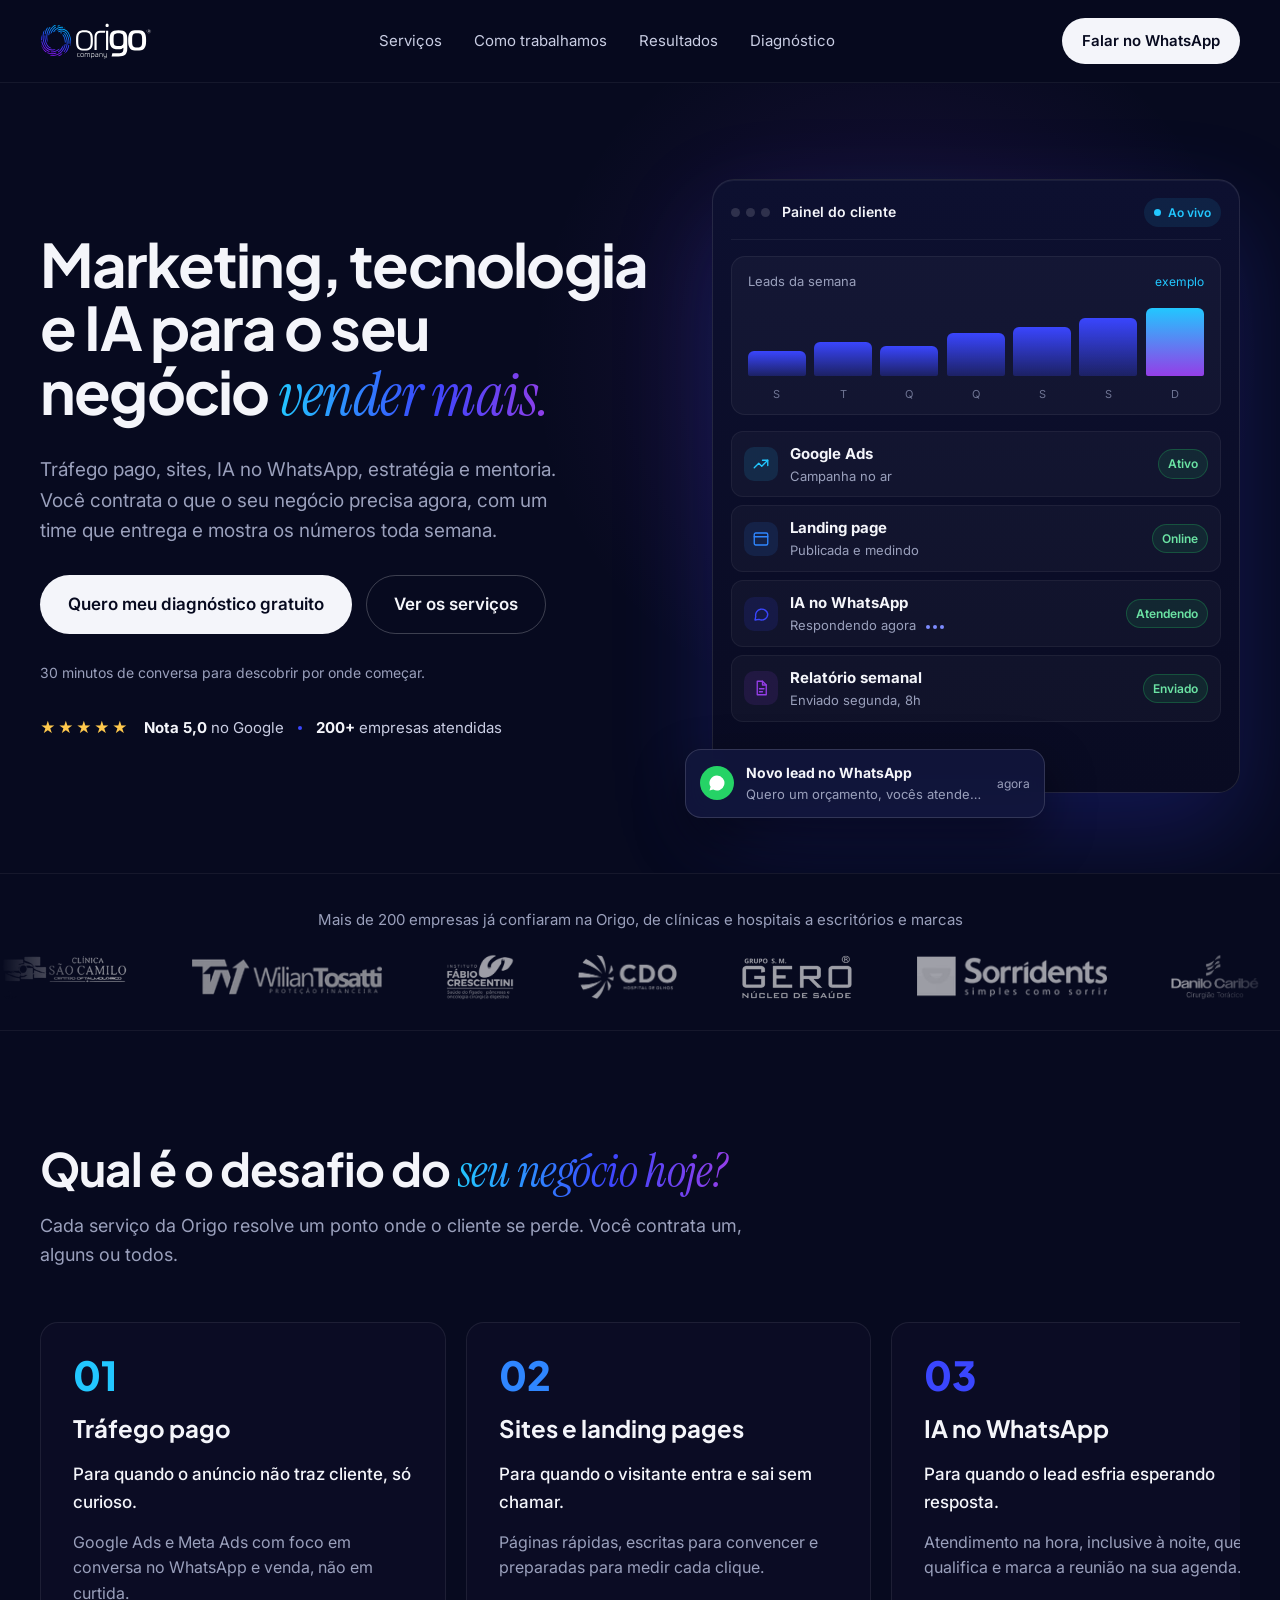
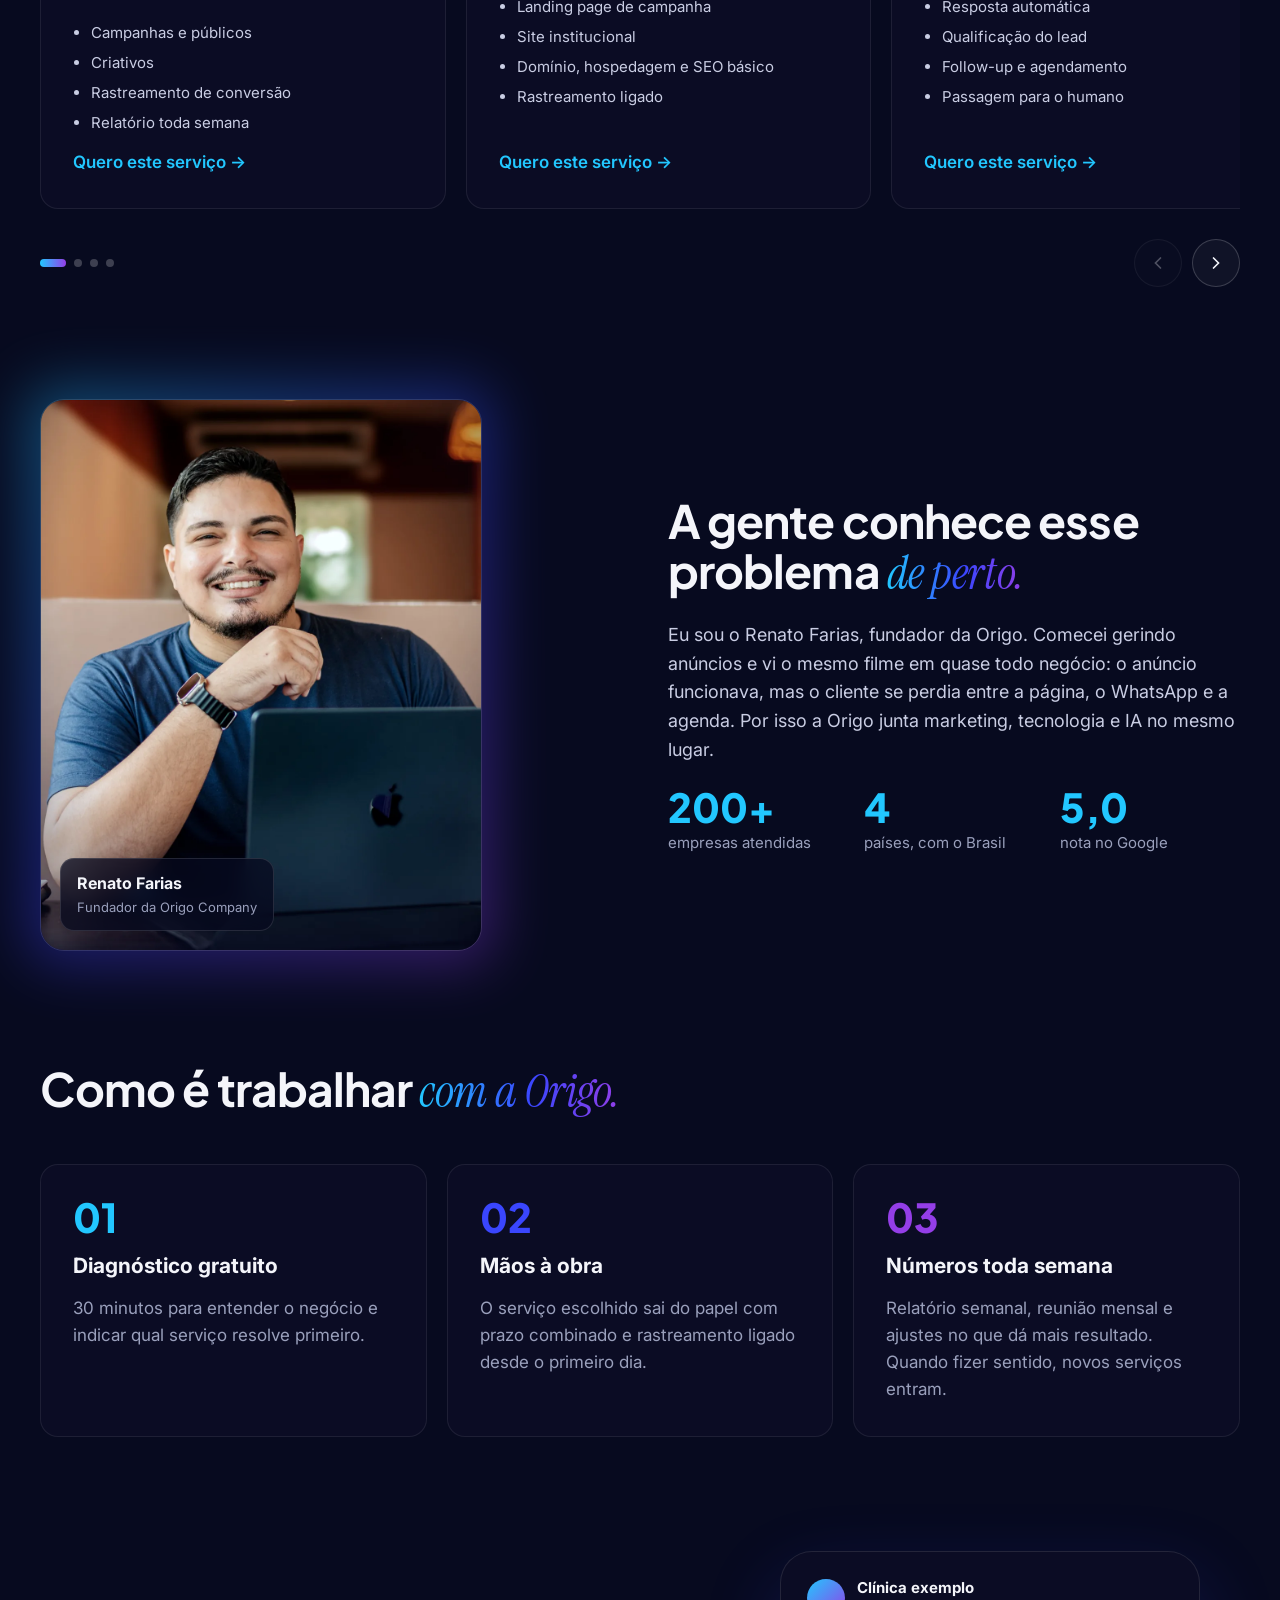
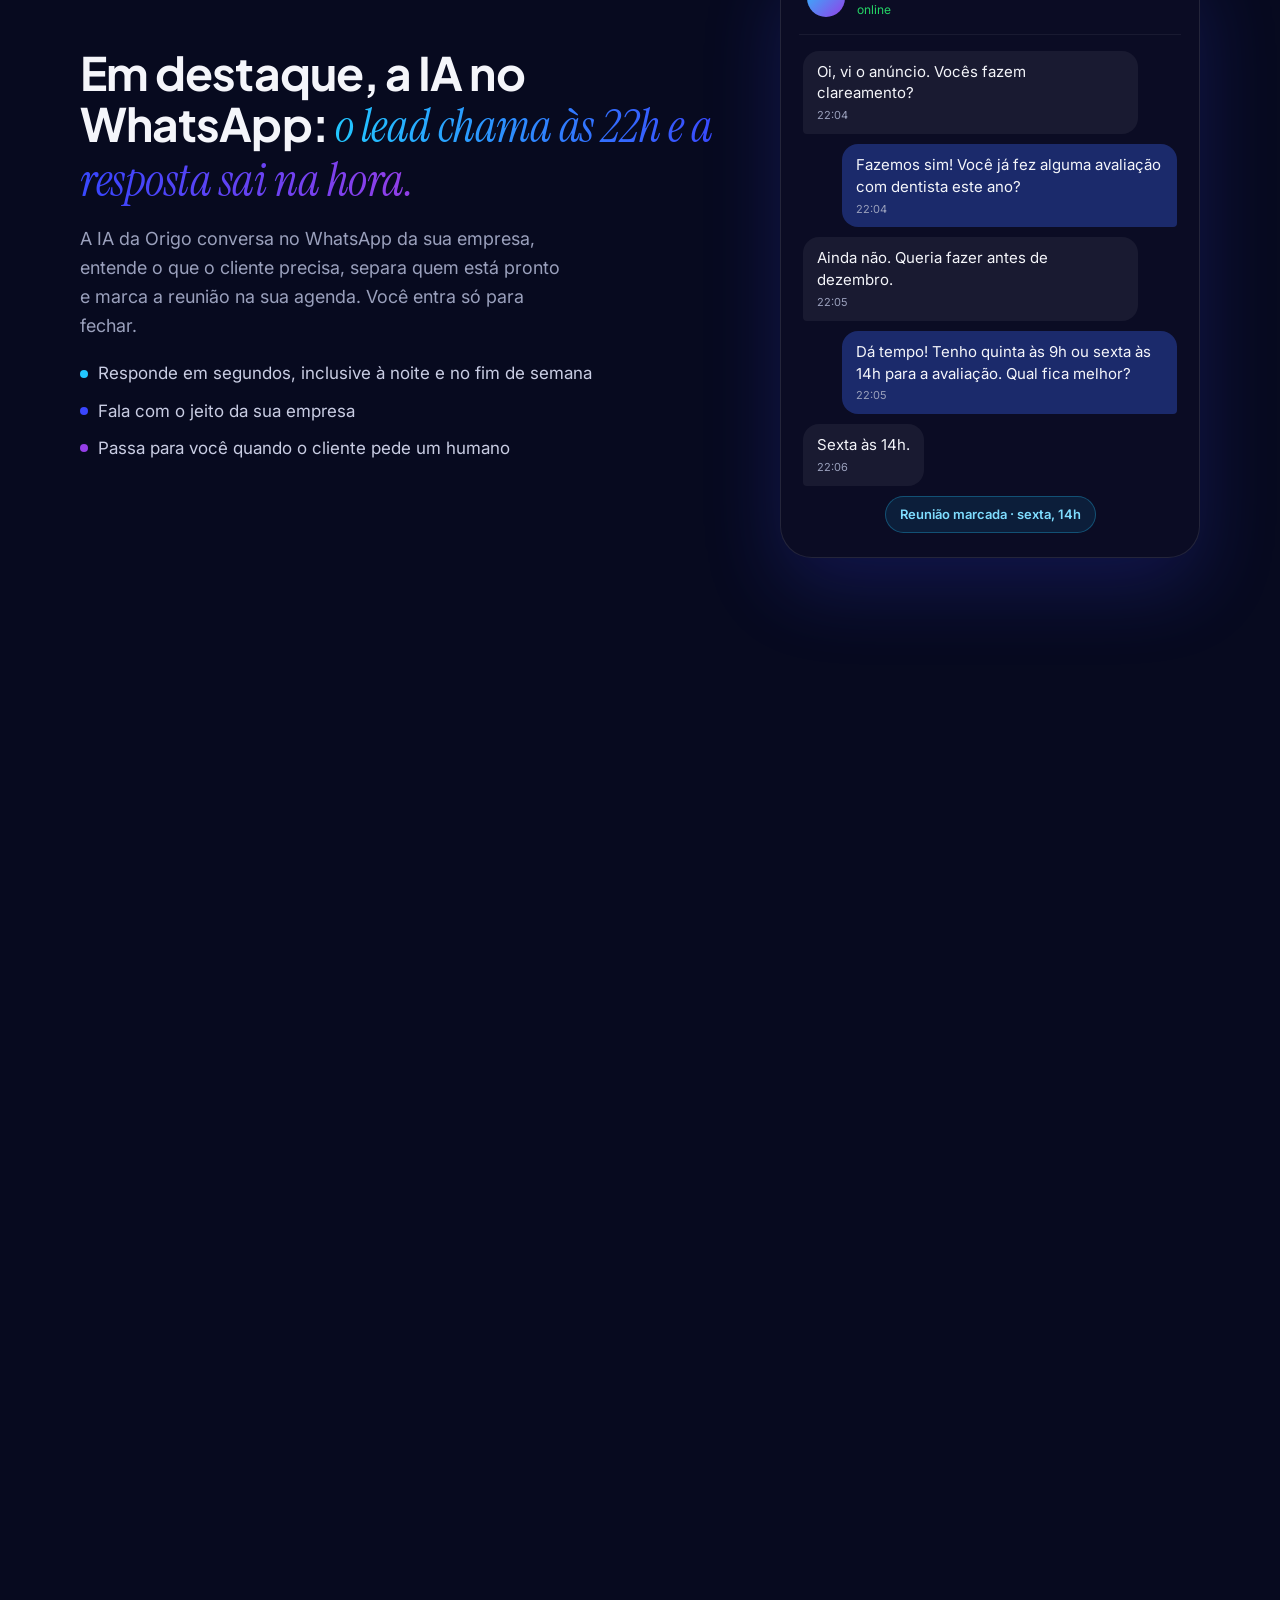
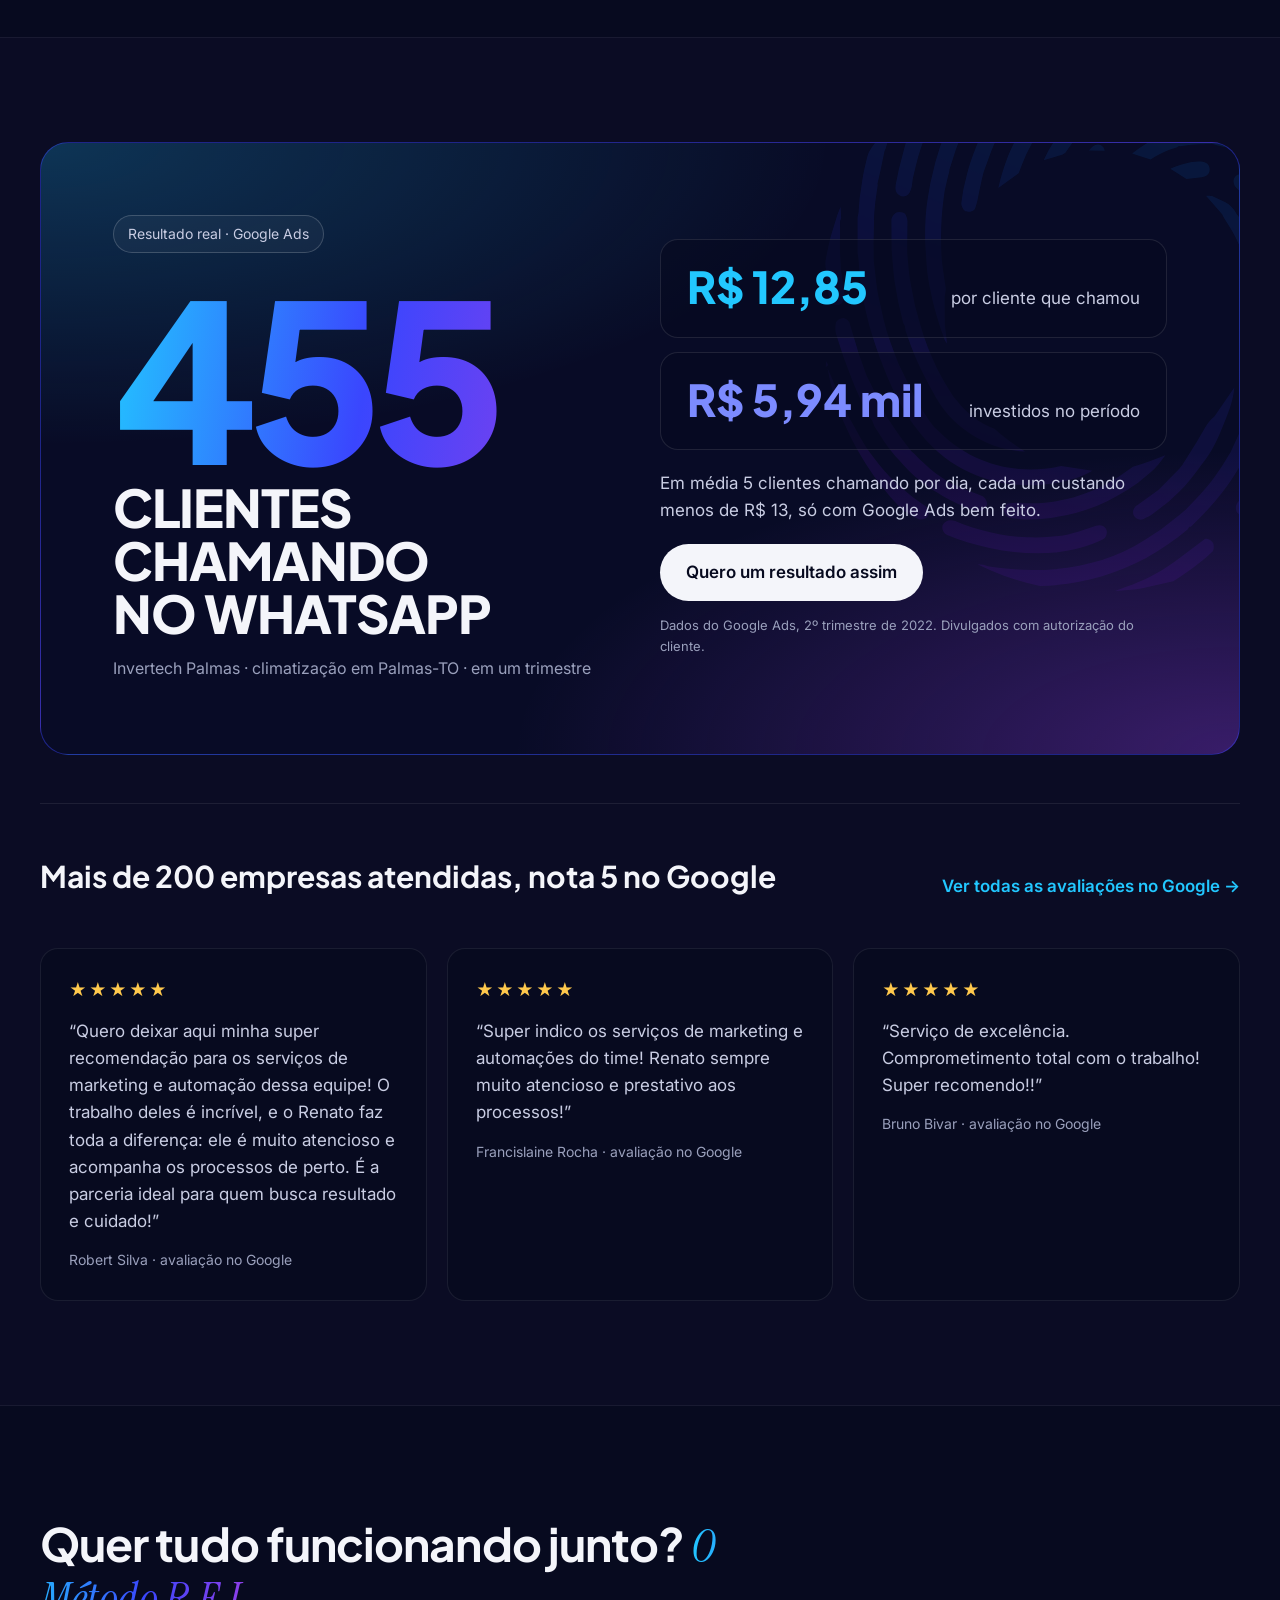
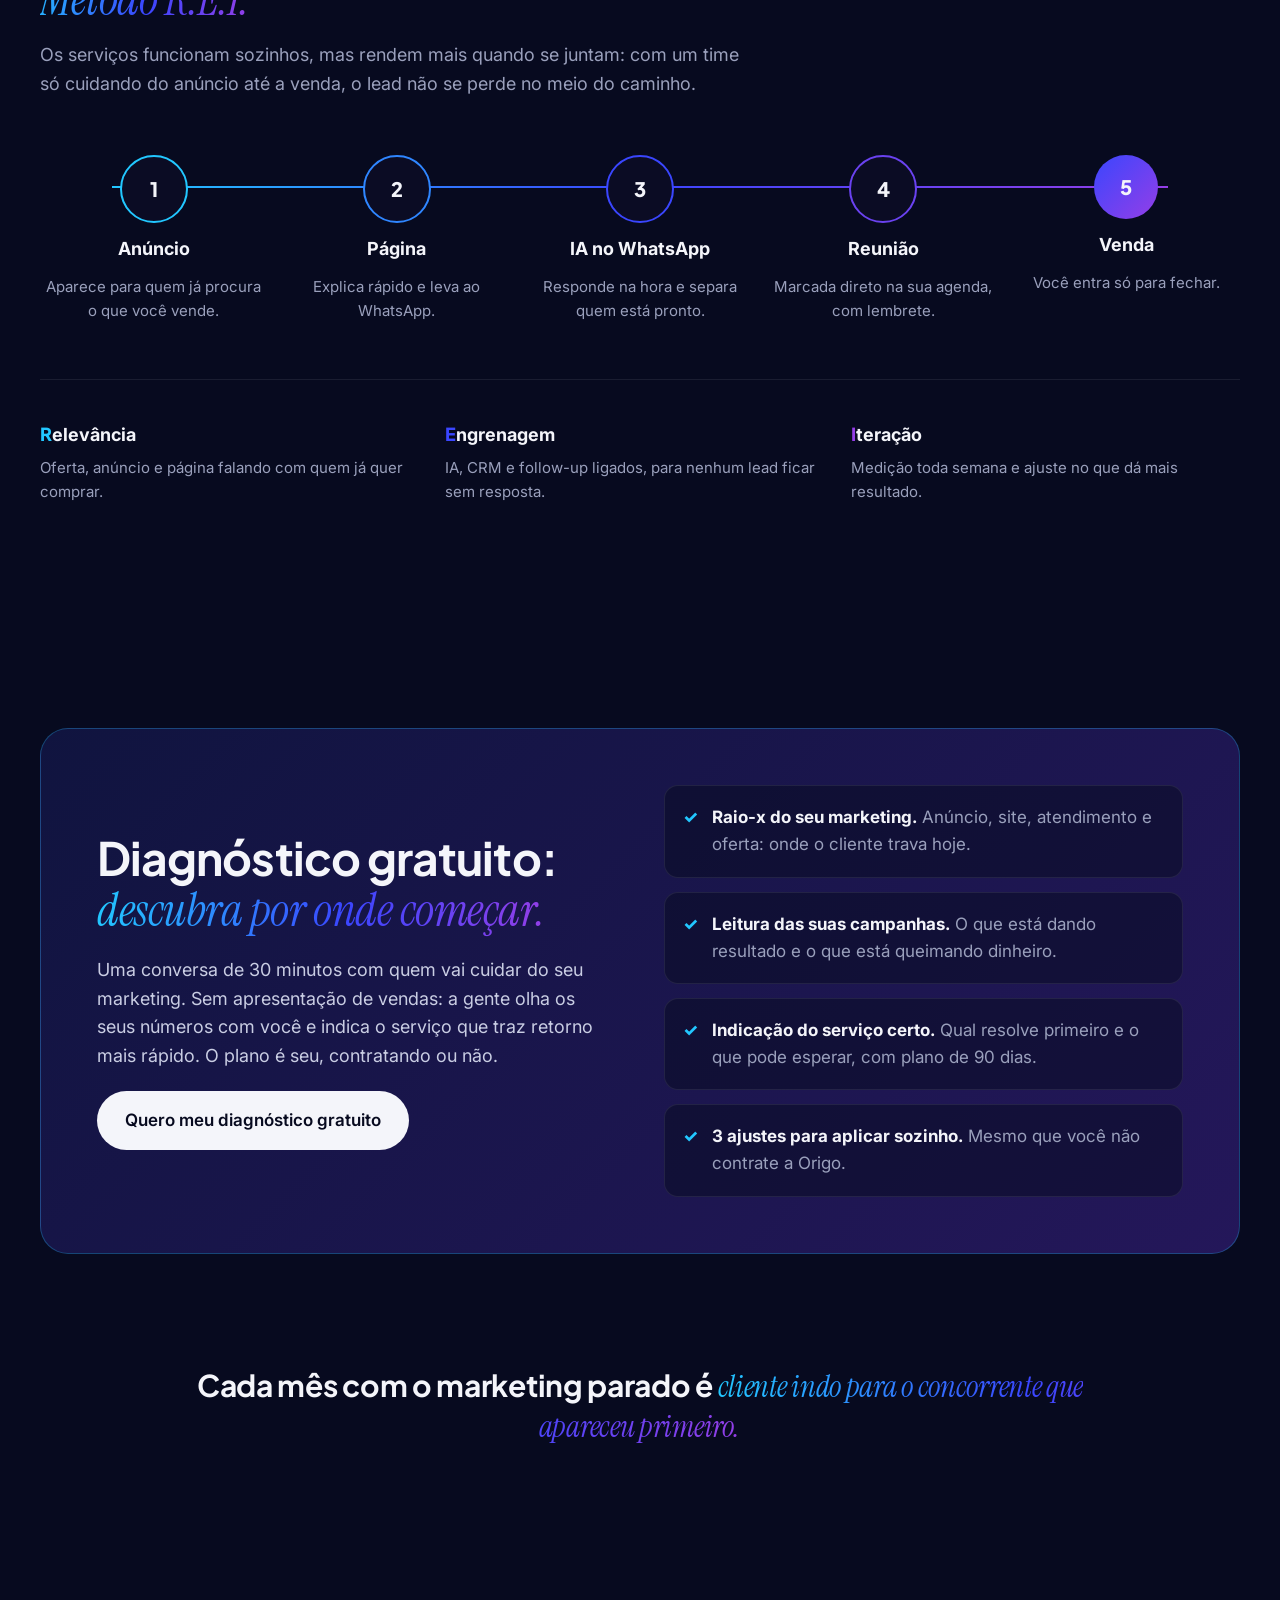
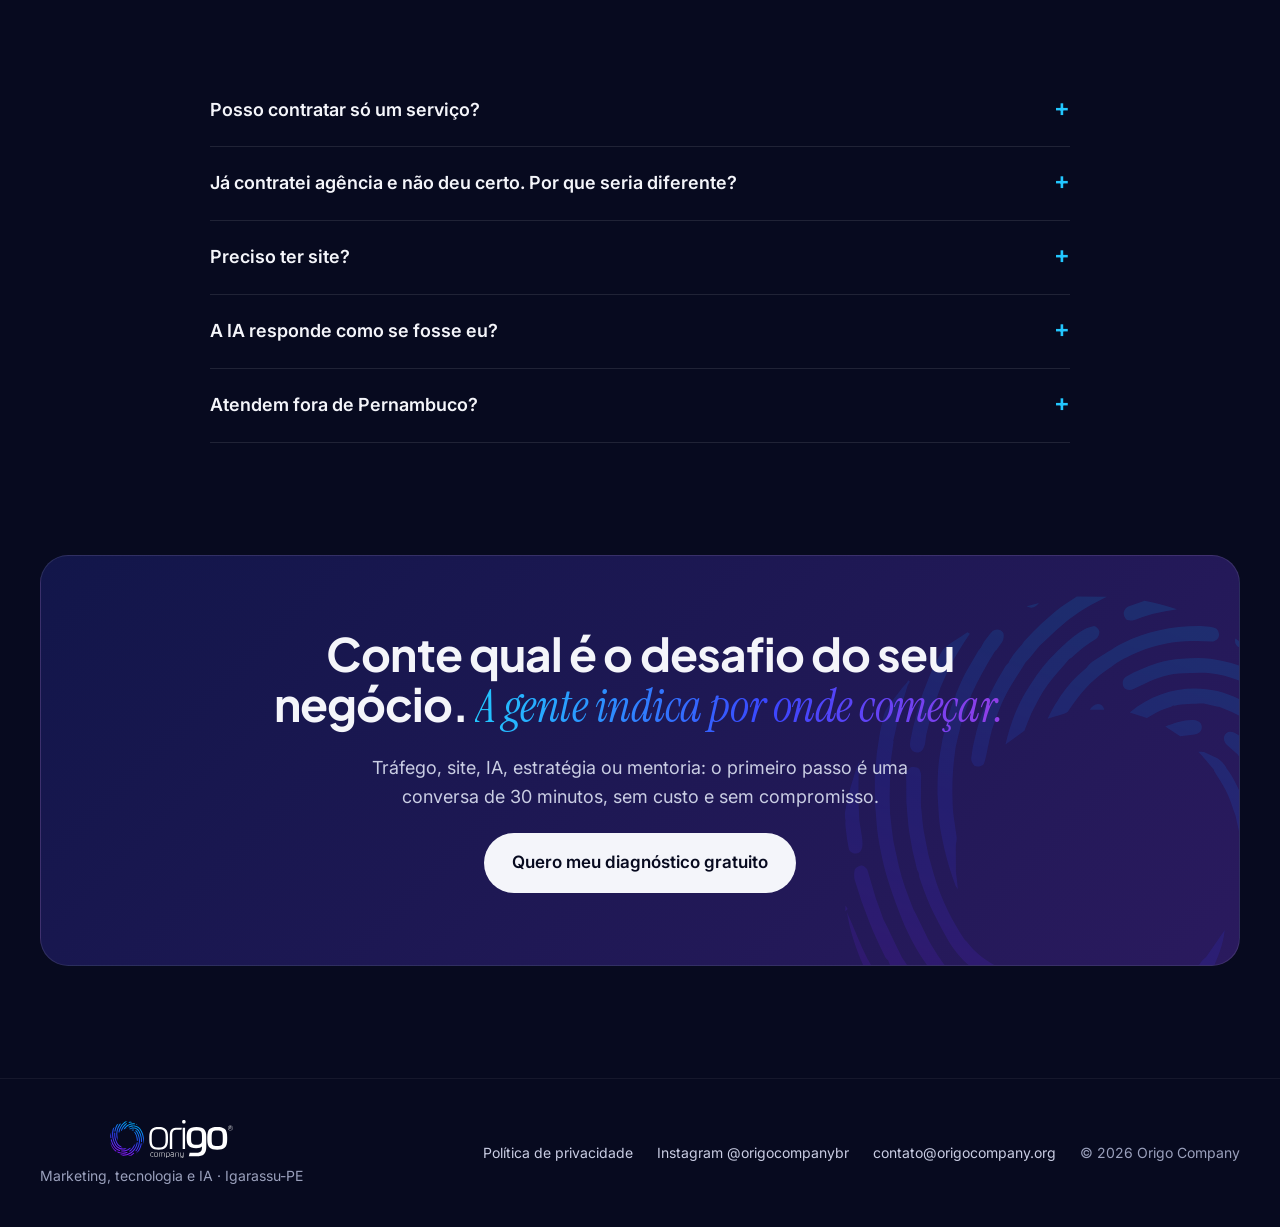
==== commit 44d81413: "Serviços em carrossel com setas, pontinhos e deslizar Co-Authored-By: Claude Opus 5.5 <noreply@anthr" ====
--- a/index.html
+++ b/index.html
@@ -114,8 +114,9 @@
 <h2 class="h2 rv" style="margin: 0; font-family: 'Plus Jakarta Sans', sans-serif; font-weight: 700; font-size: 46px; line-height: 1.1; letter-spacing: -0.02em">Qual é o desafio do <span class="grad">seu negócio hoje?</span></h2>
 <p style="margin: 0; color: #9AA0BC; font-size: 18px">Cada serviço da Origo resolve um ponto onde o cliente se perde. Você contrata um, alguns ou todos.</p>
 </div>
-<div style="display: grid; grid-template-columns: repeat(auto-fit, minmax(min(320px, 100%), 1fr)); gap: 20px">
-<div class="card rv" style="background: #0B0C24; border: 1px solid rgba(255,255,255,0.08); border-radius: 18px; padding: 32px; display: flex; flex-direction: column; gap: 14px">
+<div class="car" data-car>
+<div class="car-trilho" tabindex="0" aria-label="Serviços da Origo, deslize para ver todos">
+<div class="card car-item" style="background: #0B0C24; border: 1px solid rgba(255,255,255,0.08); border-radius: 18px; padding: 32px; display: flex; flex-direction: column; gap: 14px">
 <span style="font-family: 'Plus Jakarta Sans', sans-serif; font-weight: 800; font-size: 40px; color: #22C7FF; line-height: 1">01</span>
 <h3 style="margin: 0; font-family: 'Plus Jakarta Sans', sans-serif; font-size: 24px; font-weight: 700">Tráfego pago</h3>
 <p style="margin: 0; color: #F4F5FA; font-weight: 500">Para quando o anúncio não traz cliente, só curioso.</p>
@@ -123,7 +124,7 @@
 <ul style="margin: 0; padding-left: 18px; color: #C9CDE3; font-size: 15px; display: flex; flex-direction: column; gap: 6px; flex-grow: 1"><li>Campanhas e públicos</li><li>Criativos</li><li>Rastreamento de conversão</li><li>Relatório toda semana</li></ul>
 <a href="https://wa.me/5581985647633?text=Ol%C3%A1%2C%20quero%20saber%20de%20Tr%C3%A1fego%20pago%20(site)" style="font-weight: 600; text-decoration: none">Quero este serviço →</a>
 </div>
-<div class="card rv" style="background: #0B0C24; border: 1px solid rgba(255,255,255,0.08); border-radius: 18px; padding: 32px; display: flex; flex-direction: column; gap: 14px">
+<div class="card car-item" style="background: #0B0C24; border: 1px solid rgba(255,255,255,0.08); border-radius: 18px; padding: 32px; display: flex; flex-direction: column; gap: 14px">
 <span style="font-family: 'Plus Jakarta Sans', sans-serif; font-weight: 800; font-size: 40px; color: #2F86FF; line-height: 1">02</span>
 <h3 style="margin: 0; font-family: 'Plus Jakarta Sans', sans-serif; font-size: 24px; font-weight: 700">Sites e landing pages</h3>
 <p style="margin: 0; color: #F4F5FA; font-weight: 500">Para quando o visitante entra e sai sem chamar.</p>
@@ -131,7 +132,7 @@
 <ul style="margin: 0; padding-left: 18px; color: #C9CDE3; font-size: 15px; display: flex; flex-direction: column; gap: 6px; flex-grow: 1"><li>Landing page de campanha</li><li>Site institucional</li><li>Domínio, hospedagem e SEO básico</li><li>Rastreamento ligado</li></ul>
 <a href="https://wa.me/5581985647633?text=Ol%C3%A1%2C%20quero%20saber%20de%20Sites%20e%20landing%20pages%20(site)" style="font-weight: 600; text-decoration: none">Quero este serviço →</a>
 </div>
-<div class="card rv" style="background: #0B0C24; border: 1px solid rgba(255,255,255,0.08); border-radius: 18px; padding: 32px; display: flex; flex-direction: column; gap: 14px">
+<div class="card car-item" style="background: #0B0C24; border: 1px solid rgba(255,255,255,0.08); border-radius: 18px; padding: 32px; display: flex; flex-direction: column; gap: 14px">
 <span style="font-family: 'Plus Jakarta Sans', sans-serif; font-weight: 800; font-size: 40px; color: #3A46FE; line-height: 1">03</span>
 <h3 style="margin: 0; font-family: 'Plus Jakarta Sans', sans-serif; font-size: 24px; font-weight: 700">IA no WhatsApp</h3>
 <p style="margin: 0; color: #F4F5FA; font-weight: 500">Para quando o lead esfria esperando resposta.</p>
@@ -139,7 +140,7 @@
 <ul style="margin: 0; padding-left: 18px; color: #C9CDE3; font-size: 15px; display: flex; flex-direction: column; gap: 6px; flex-grow: 1"><li>Resposta automática</li><li>Qualificação do lead</li><li>Follow-up e agendamento</li><li>Passagem para o humano</li></ul>
 <a href="https://wa.me/5581985647633?text=Ol%C3%A1%2C%20quero%20saber%20de%20IA%20no%20WhatsApp%20(site)" style="font-weight: 600; text-decoration: none">Quero este serviço →</a>
 </div>
-<div class="card rv" style="background: #0B0C24; border: 1px solid rgba(255,255,255,0.08); border-radius: 18px; padding: 32px; display: flex; flex-direction: column; gap: 14px">
+<div class="card car-item" style="background: #0B0C24; border: 1px solid rgba(255,255,255,0.08); border-radius: 18px; padding: 32px; display: flex; flex-direction: column; gap: 14px">
 <span style="font-family: 'Plus Jakarta Sans', sans-serif; font-weight: 800; font-size: 40px; color: #6A42F0; line-height: 1">04</span>
 <h3 style="margin: 0; font-family: 'Plus Jakarta Sans', sans-serif; font-size: 24px; font-weight: 700">Estratégia digital</h3>
 <p style="margin: 0; color: #F4F5FA; font-weight: 500">Para quando você parece igual a todo mundo.</p>
@@ -147,7 +148,7 @@
 <ul style="margin: 0; padding-left: 18px; color: #C9CDE3; font-size: 15px; display: flex; flex-direction: column; gap: 6px; flex-grow: 1"><li>Diagnóstico do negócio</li><li>Posicionamento e oferta</li><li>Funil de vendas</li><li>Metas por mês</li></ul>
 <a href="https://wa.me/5581985647633?text=Ol%C3%A1%2C%20quero%20saber%20de%20Estrat%C3%A9gia%20digital%20(site)" style="font-weight: 600; text-decoration: none">Quero este serviço →</a>
 </div>
-<div class="card rv" style="background: #0B0C24; border: 1px solid rgba(255,255,255,0.08); border-radius: 18px; padding: 32px; display: flex; flex-direction: column; gap: 14px">
+<div class="card car-item" style="background: #0B0C24; border: 1px solid rgba(255,255,255,0.08); border-radius: 18px; padding: 32px; display: flex; flex-direction: column; gap: 14px">
 <span style="font-family: 'Plus Jakarta Sans', sans-serif; font-weight: 800; font-size: 40px; color: #943EE7; line-height: 1">05</span>
 <h3 style="margin: 0; font-family: 'Plus Jakarta Sans', sans-serif; font-size: 24px; font-weight: 700">Assessoria e mentoria</h3>
 <p style="margin: 0; color: #F4F5FA; font-weight: 500">Para quando você quer aprender a fazer dentro de casa.</p>
@@ -155,10 +156,18 @@
 <ul style="margin: 0; padding-left: 18px; color: #C9CDE3; font-size: 15px; display: flex; flex-direction: column; gap: 6px; flex-grow: 1"><li>Encontros de trabalho</li><li>Plano de ação</li><li>Acompanhamento dos números</li></ul>
 <a href="https://wa.me/5581985647633?text=Ol%C3%A1%2C%20quero%20saber%20de%20Assessoria%20e%20mentoria%20(site)" style="font-weight: 600; text-decoration: none">Quero este serviço →</a>
 </div>
-<div style="background: linear-gradient(135deg, rgba(34,199,255,0.12), rgba(148,62,231,0.16)); border: 1px solid rgba(34,199,255,0.3); border-radius: 18px; padding: 32px; display: flex; flex-direction: column; gap: 16px; justify-content: space-between">
+<div class="car-item" style="background: linear-gradient(135deg, rgba(34,199,255,0.12), rgba(148,62,231,0.16)); border: 1px solid rgba(34,199,255,0.3); border-radius: 18px; padding: 32px; display: flex; flex-direction: column; gap: 16px; justify-content: space-between">
 <h3 style="margin: 0; font-family: 'Plus Jakarta Sans', sans-serif; font-size: 26px; font-weight: 700; line-height: 1.2">Não sabe qual serviço resolve primeiro?</h3>
 <p style="margin: 0; color: #C9CDE3">No diagnóstico gratuito a gente olha o seu negócio e indica por onde começar, para o investimento voltar mais rápido.</p>
 <a class="btn" href="https://wa.me/5581985647633?text=Ol%C3%A1%2C%20quero%20meu%20diagn%C3%B3stico%20gratuito%20(site%2C%20servi%C3%A7os)" style="align-self: flex-start; background: #F4F5FA; color: #070A1F; text-decoration: none; font-weight: 600; padding: 13px 22px; border-radius: 999px">Quero meu diagnóstico</a>
+</div>
+</div>
+<div class="car-ctrl">
+<div class="car-pontos" aria-hidden="true"></div>
+<div style="display: flex; gap: 10px">
+<button type="button" class="car-btn" data-dir="-1" aria-label="Serviço anterior"><svg width="20" height="20" viewBox="0 0 24 24" fill="none" stroke="currentColor" stroke-width="2" stroke-linecap="round" aria-hidden="true"><path d="M15 18l-6-6 6-6"/></svg></button>
+<button type="button" class="car-btn" data-dir="1" aria-label="Próximo serviço"><svg width="20" height="20" viewBox="0 0 24 24" fill="none" stroke="currentColor" stroke-width="2" stroke-linecap="round" aria-hidden="true"><path d="M9 18l6-6-6-6"/></svg></button>
+</div>
 </div>
 </div>
 </section>
--- a/origo/site.css
+++ b/origo/site.css
@@ -71,3 +71,19 @@
 .cli-logo{height:46px;width:auto;max-width:190px;object-fit:contain;opacity:.62;transition:opacity .25s ease;flex-shrink:0}
 .cli-logo:hover{opacity:1}
 @media (max-width:860px){.cli-logo{height:36px}.cli-trilha{gap:44px;padding-right:44px}}
+
+/* carrossel de serviços */
+.car{display:flex;flex-direction:column;gap:22px}
+.car-trilho{display:flex;gap:20px;overflow-x:auto;scroll-snap-type:x mandatory;scroll-behavior:smooth;padding:4px 2px 8px;scrollbar-width:none;outline:none}
+.car-trilho::-webkit-scrollbar{display:none}
+.car-item{flex:0 0 calc((100% - 40px) / 2.85);scroll-snap-align:start;box-sizing:border-box}
+@media (max-width:1100px){.car-item{flex-basis:calc((100% - 20px) / 2.15)}}
+@media (max-width:700px){.car-item{flex-basis:86%}}
+.car-ctrl{display:flex;align-items:center;justify-content:space-between;gap:16px}
+.car-pontos{display:flex;gap:8px}
+.car-pontos button{width:8px;height:8px;border-radius:999px;border:0;padding:0;background:rgba(255,255,255,.22);cursor:pointer;transition:width .25s ease,background .25s ease}
+.car-pontos button.on{width:26px;background:linear-gradient(90deg,#22C7FF,#943EE7)}
+.car-btn{width:48px;height:48px;border-radius:50%;border:1px solid rgba(255,255,255,.18);background:rgba(255,255,255,.04);color:#F4F5FA;display:flex;align-items:center;justify-content:center;cursor:pointer;transition:background .2s ease,opacity .2s ease}
+.car-btn:hover{background:rgba(255,255,255,.1)}
+.car-btn:disabled{opacity:.3;cursor:default}
+.car-trilho:focus-visible{outline:2px solid #22C7FF;outline-offset:6px;border-radius:18px}
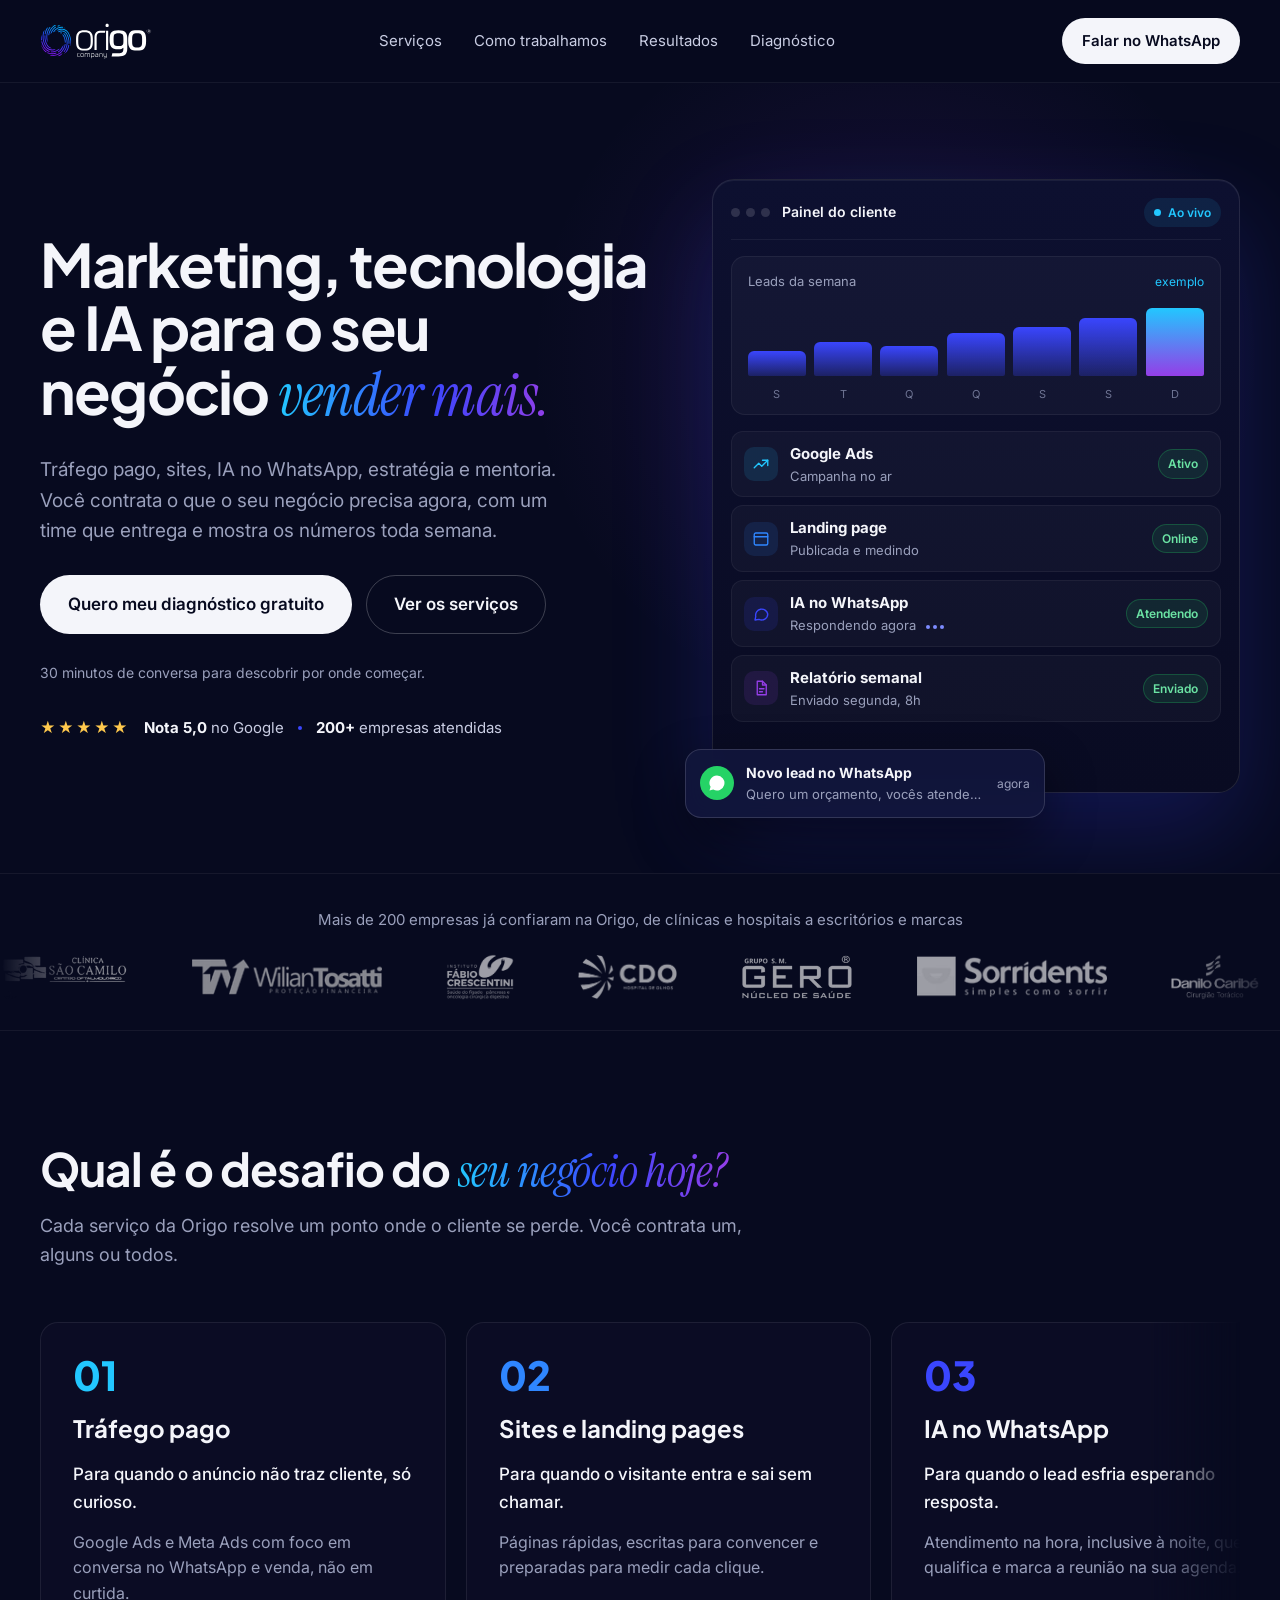
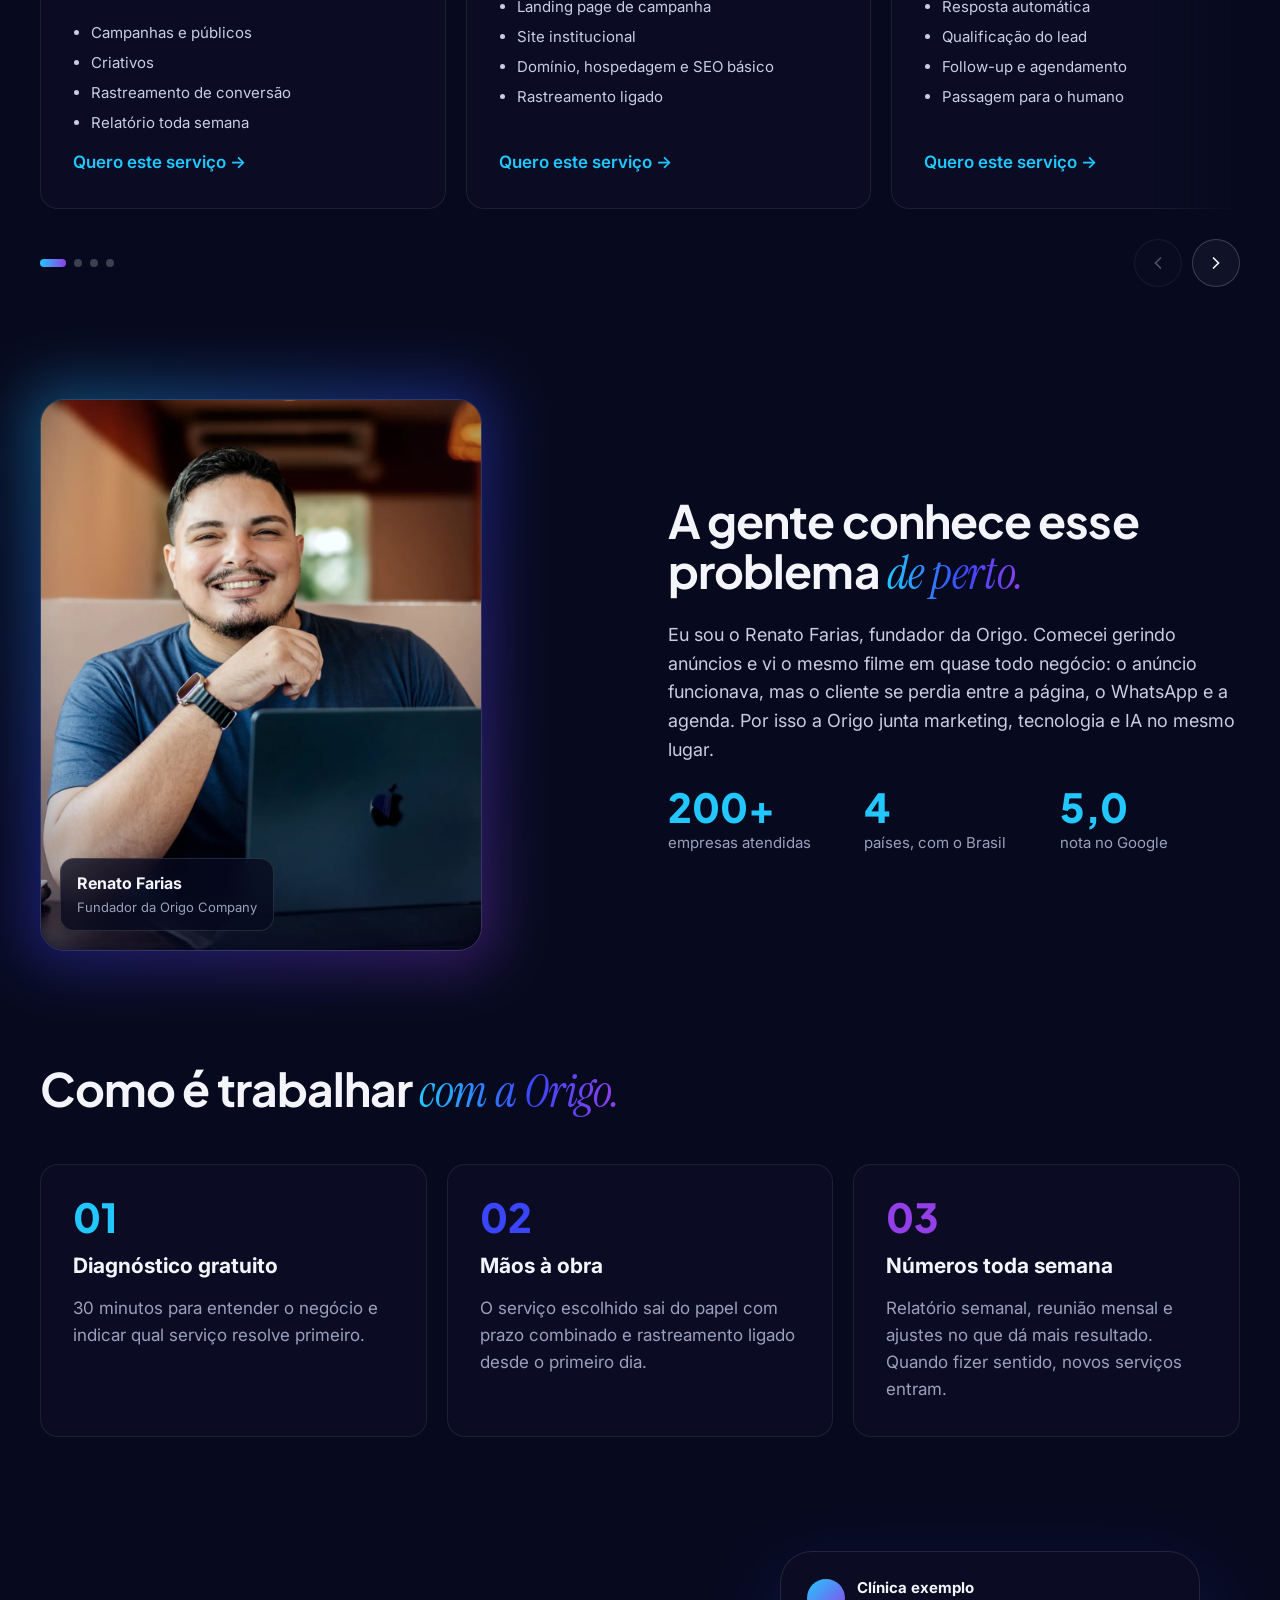
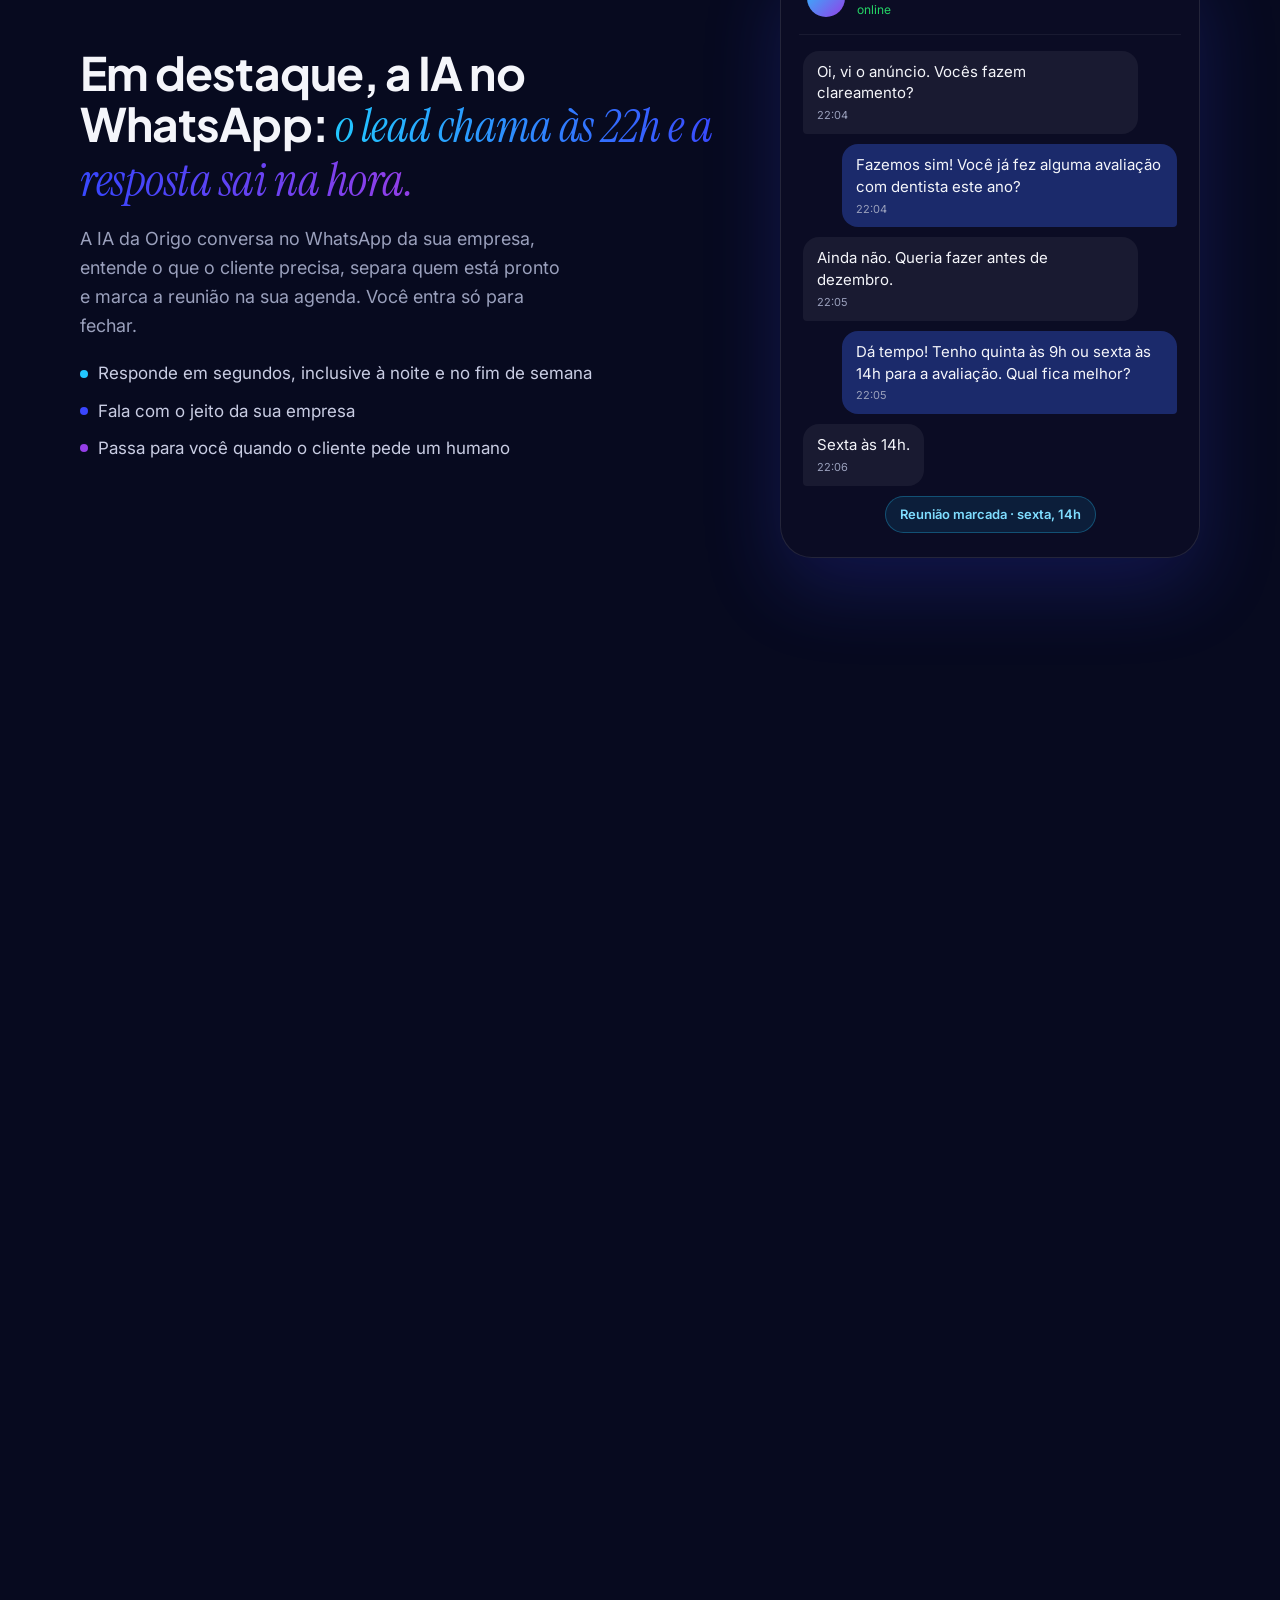
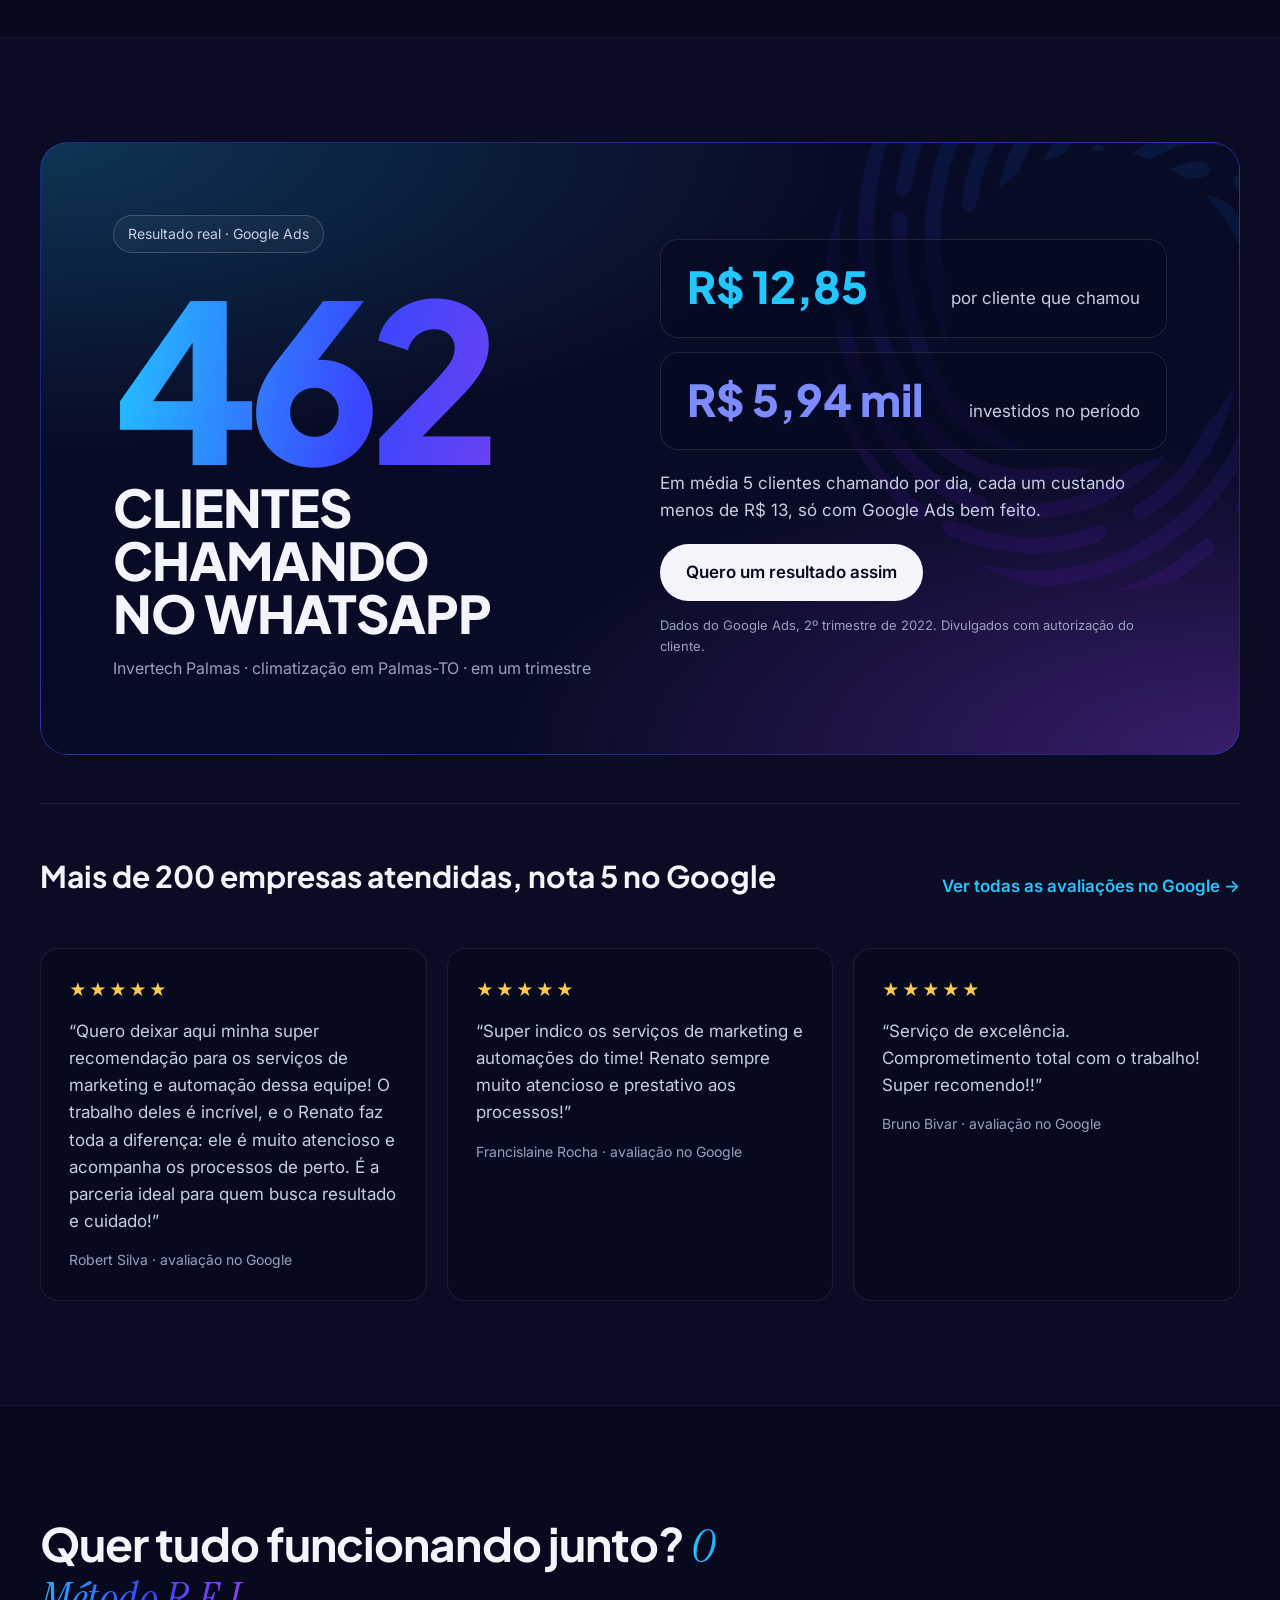
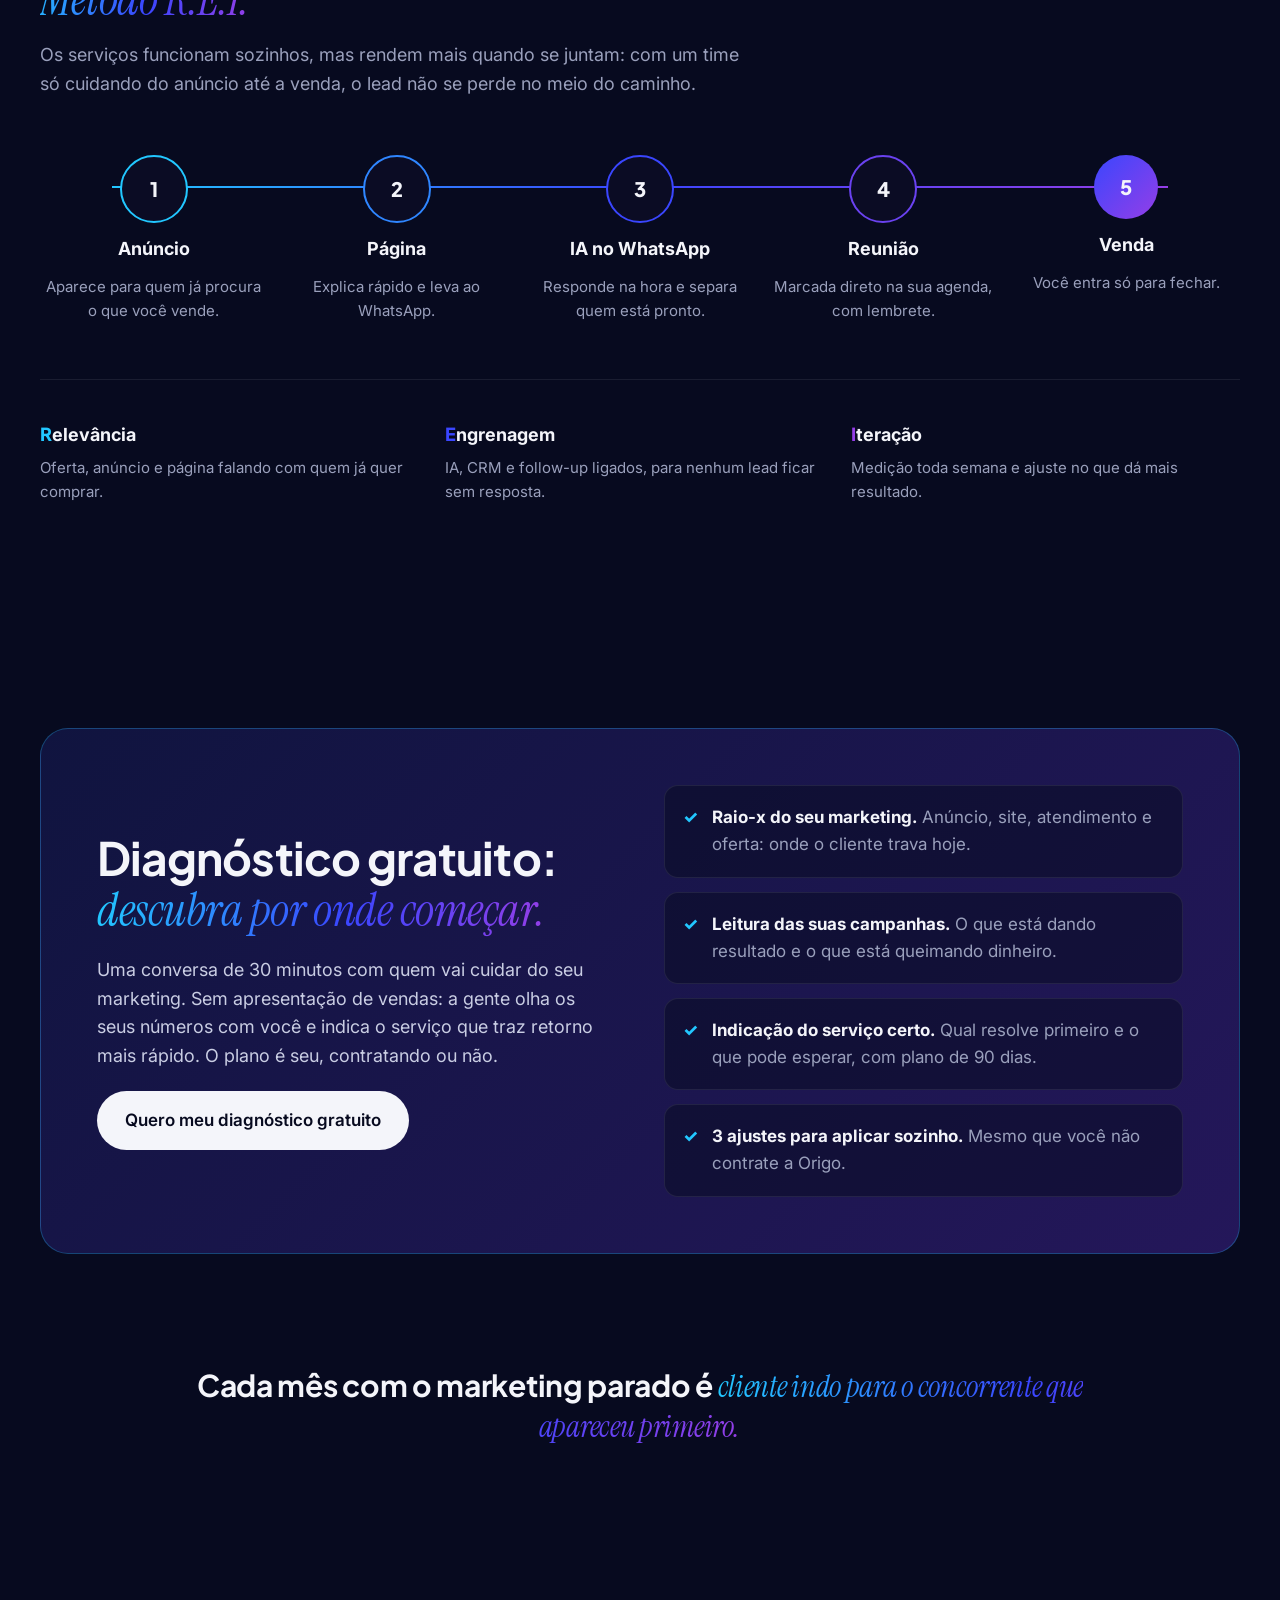
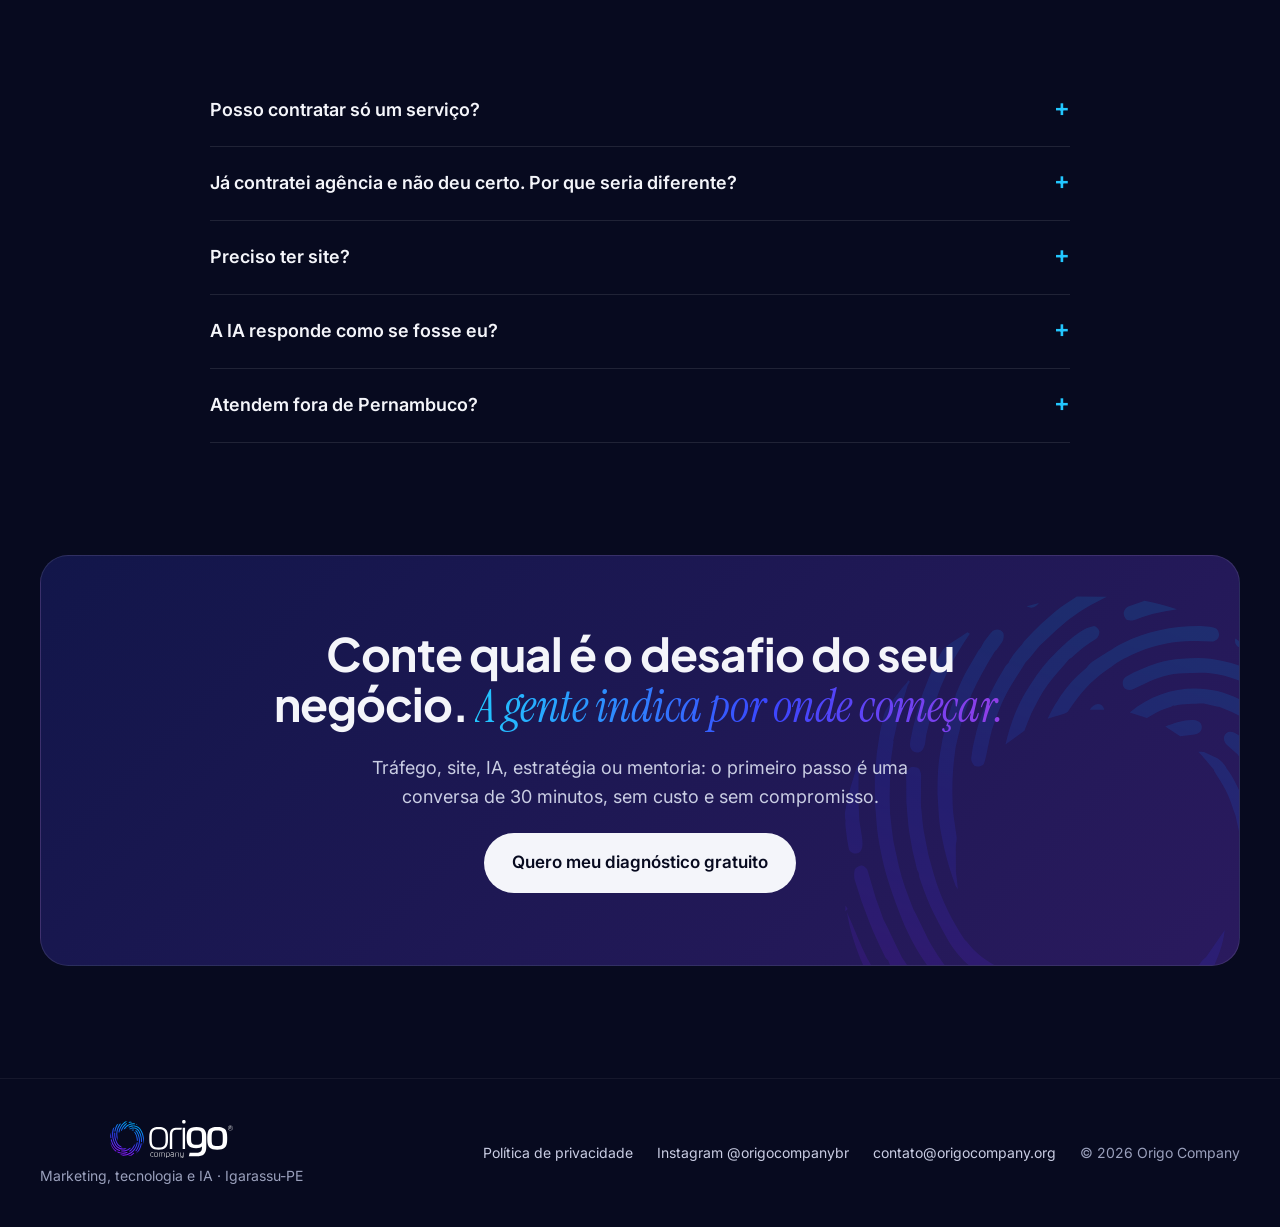
==== commit c50a6694: "Endereços do site passam para www.origocompany.org Co-Authored-By: Claude Opus 5.5 <noreply@anthropi" ====
--- a/index.html
+++ b/index.html
@@ -10,7 +10,9 @@
 <meta property="og:locale" content="pt_BR">
 <meta property="og:title" content="Origo Company · Marketing, tecnologia e IA">
 <meta property="og:description" content="Tráfego pago, sites, IA no WhatsApp, estratégia e mentoria. Diagnóstico gratuito de 30 minutos.">
-<meta property="og:image" content="https://lp.origoprod.com/origo/assets/og-origo.jpg">
+<meta property="og:image" content="https://www.origocompany.org/origo/assets/og-origo.jpg">
+<link rel="canonical" href="https://www.origocompany.org/">
+<meta property="og:url" content="https://www.origocompany.org/">
 <meta name="twitter:card" content="summary_large_image">
 <link rel="icon" href="/origo/assets/simbolo-origo.svg" type="image/svg+xml">
 <link rel="preconnect" href="https://fonts.googleapis.com">
--- a/origo/site.css
+++ b/origo/site.css
@@ -87,3 +87,8 @@
 .car-btn:hover{background:rgba(255,255,255,.1)}
 .car-btn:disabled{opacity:.3;cursor:default}
 .car-trilho:focus-visible{outline:2px solid #22C7FF;outline-offset:6px;border-radius:18px}
+/* borda que some suavemente: deixa claro que tem mais cartões e some no fim */
+.car-trilho{-webkit-mask-image:linear-gradient(90deg,#000 0,#000 calc(100% - 90px),transparent);mask-image:linear-gradient(90deg,#000 0,#000 calc(100% - 90px),transparent);transition:-webkit-mask-image .3s ease}
+.car:not(.no-inicio) .car-trilho{-webkit-mask-image:linear-gradient(90deg,transparent,#000 60px,#000 calc(100% - 90px),transparent);mask-image:linear-gradient(90deg,transparent,#000 60px,#000 calc(100% - 90px),transparent)}
+.car.no-fim .car-trilho{-webkit-mask-image:linear-gradient(90deg,transparent,#000 60px,#000);mask-image:linear-gradient(90deg,transparent,#000 60px,#000)}
+.car.no-fim.no-inicio .car-trilho{-webkit-mask-image:none;mask-image:none}
